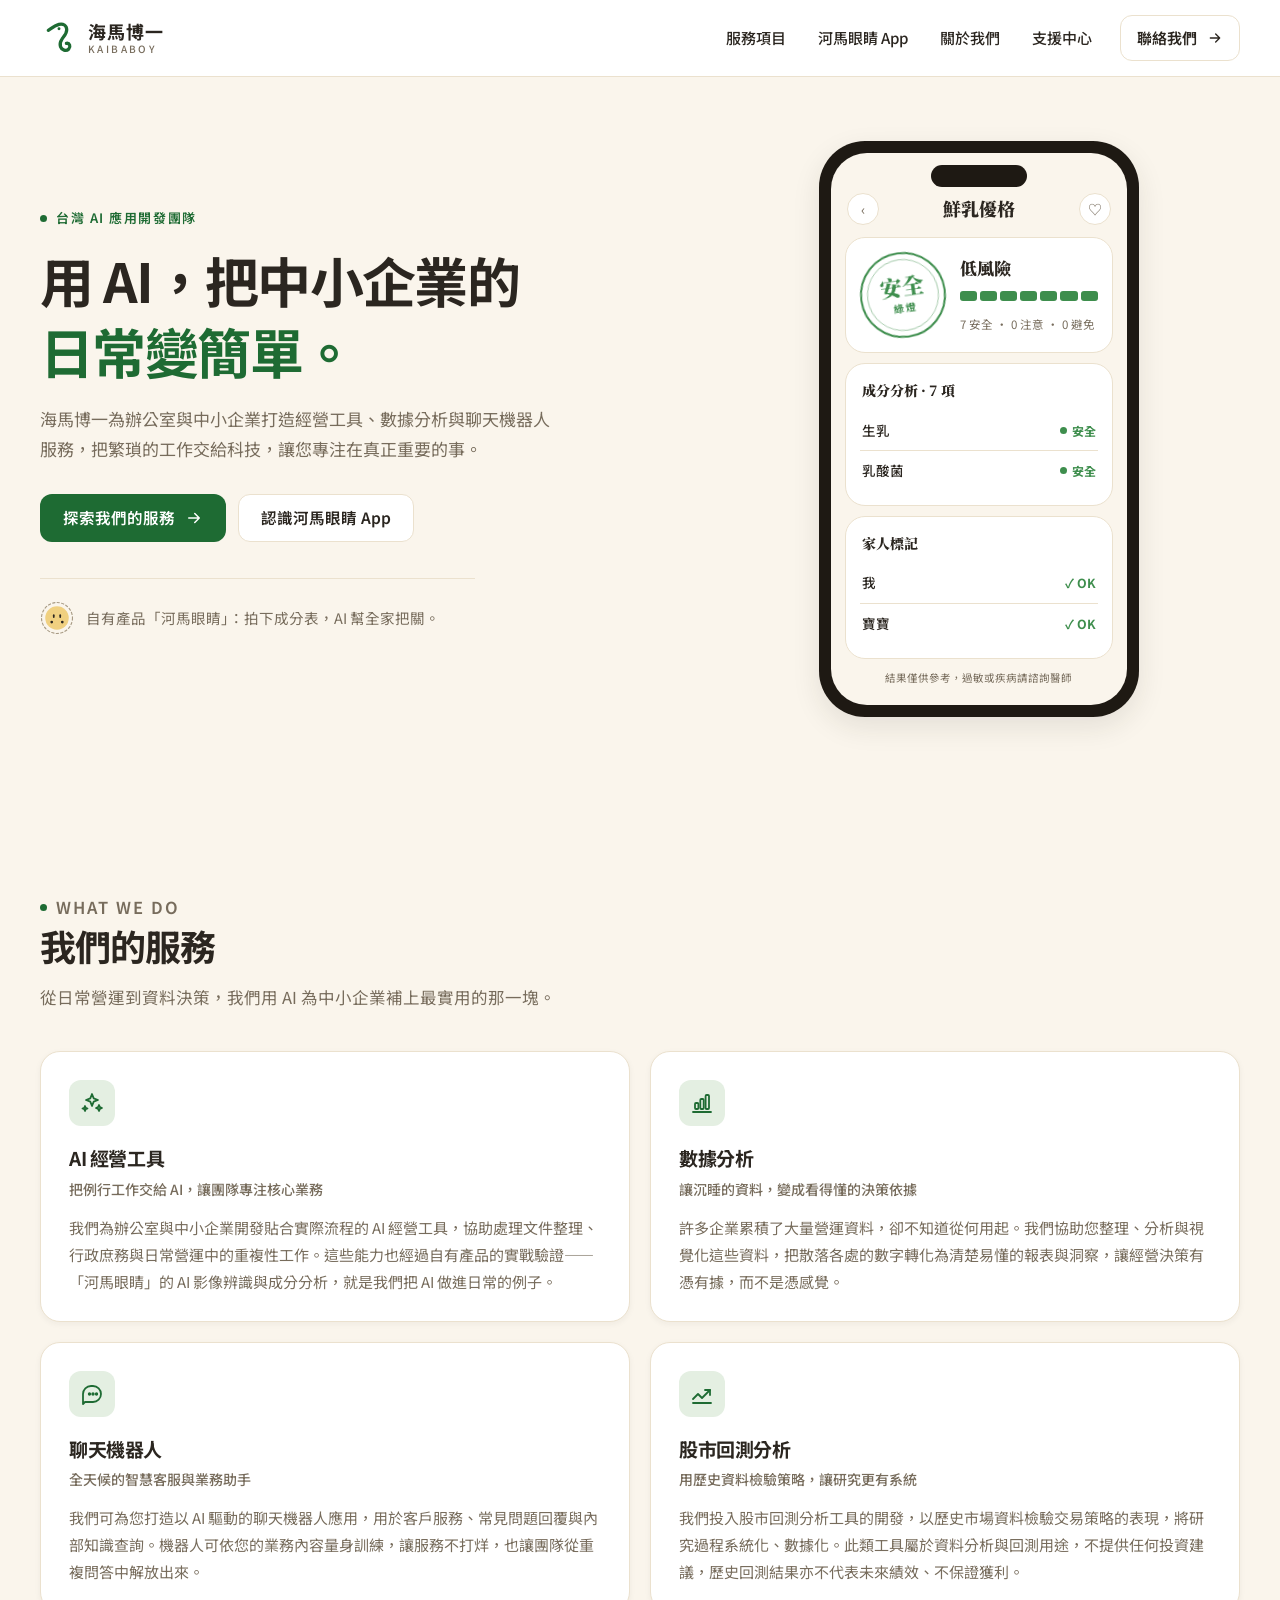
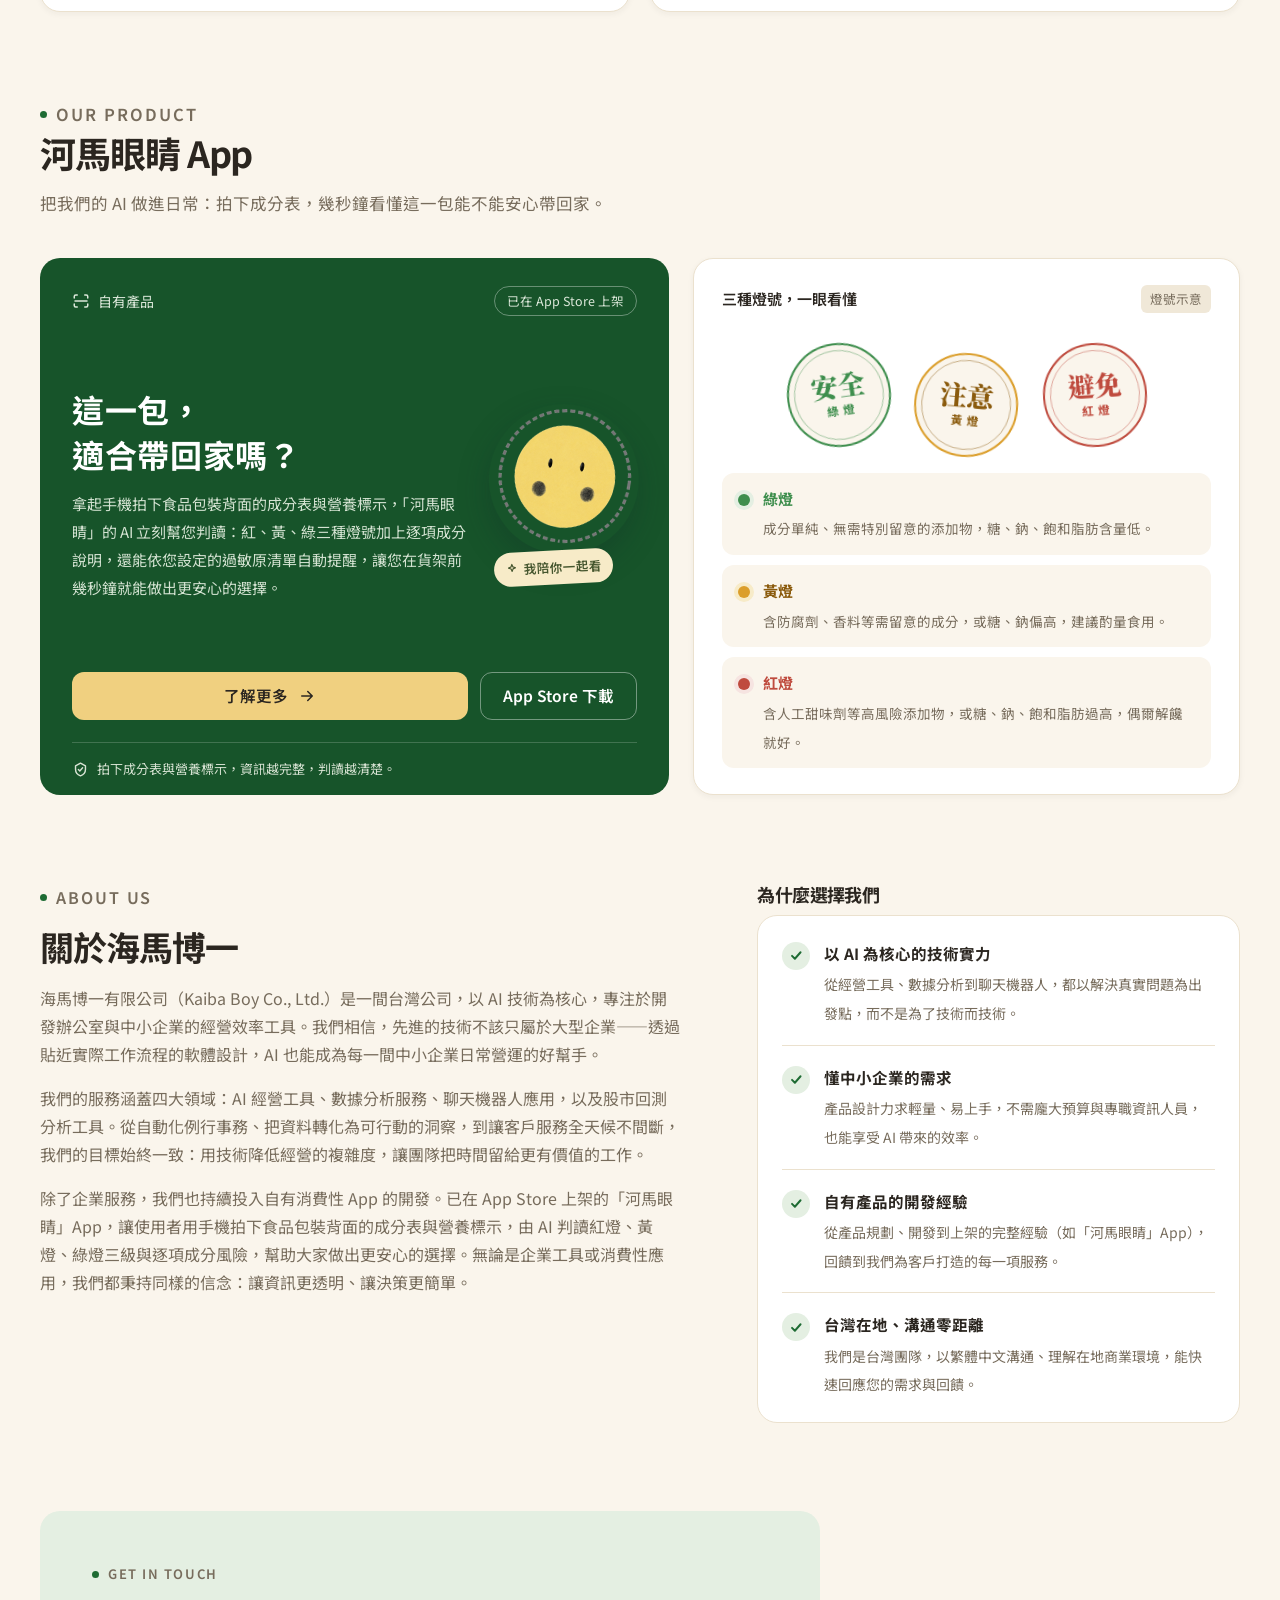
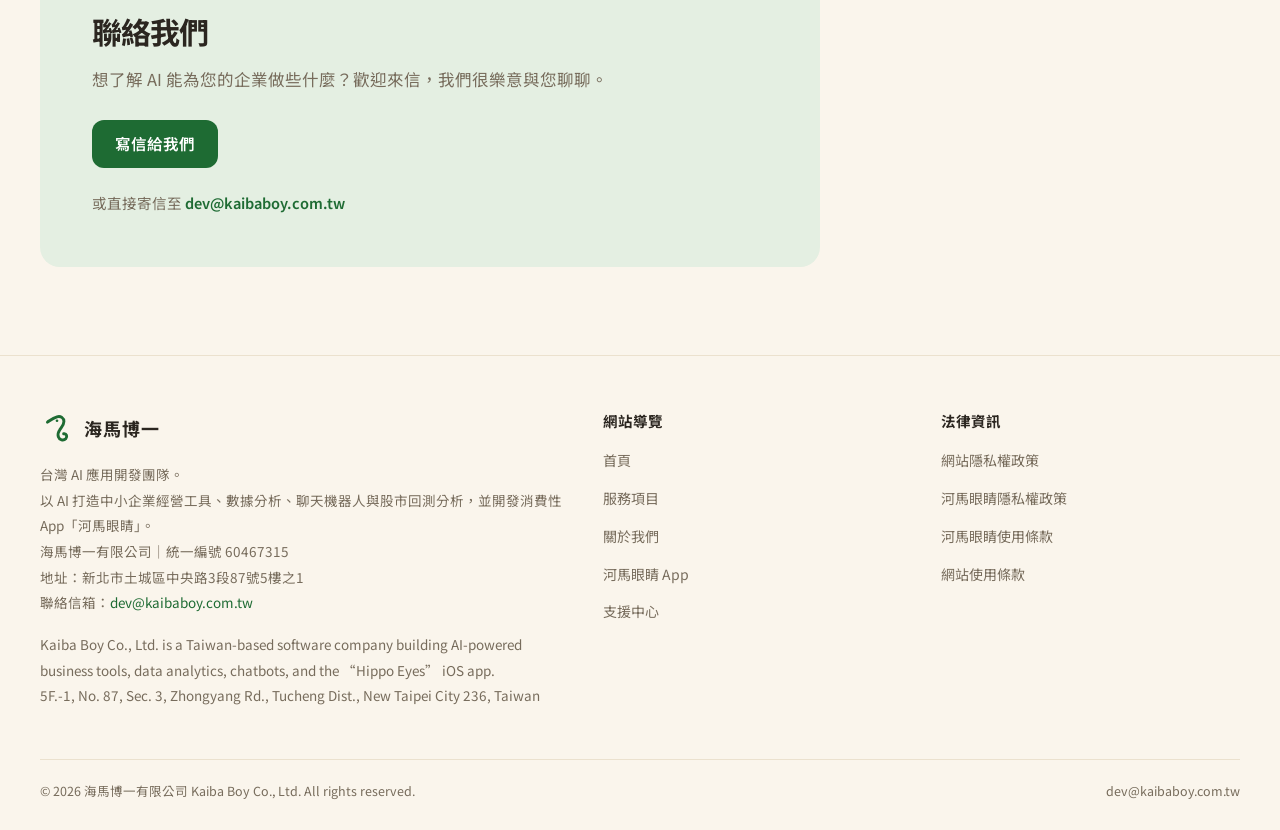
==== index.html @ 2ad394b8 "整站改沿用河馬眼睛 App 的 Warm Minimal 設計系統 取代 2026-07-19 的 Engineering Studio（冷灰＋鈷藍）： - 代幣改為 App DS 同值：暖奶油底 #" ====
<!DOCTYPE html>
<html lang="zh-Hant-TW">
<head>
  <meta charset="UTF-8">
  <meta name="viewport" content="width=device-width, initial-scale=1.0">
  <meta name="theme-color" content="#FAF5EC">
  <title>海馬博一 KaibaBoy｜AI 經營工具・數據分析・聊天機器人開發</title>
  <meta name="description" content="海馬博一是來自台灣的 AI 應用開發團隊，為辦公室與中小企業打造 AI 經營工具、數據分析、聊天機器人與股市回測分析服務，並開發食品健康判讀 App「河馬眼睛」。">
  <link rel="canonical" href="https://kaibaboy.com.tw/">
  <meta property="og:type" content="website">
  <meta property="og:title" content="海馬博一 KaibaBoy｜用 AI，把中小企業的日常變簡單">
  <meta property="og:description" content="AI 經營工具、數據分析、聊天機器人與股市回測分析。台灣 AI 應用開發團隊。">
  <meta property="og:url" content="https://kaibaboy.com.tw/">
  <meta property="og:locale" content="zh_TW">
  <meta property="og:image" content="https://kaibaboy.com.tw/assets/og-image.png">
  <link rel="icon" type="image/svg+xml" href="/assets/favicon.svg">
  <link rel="icon" type="image/png" sizes="32x32" href="/assets/favicon-32.png">
  <link rel="apple-touch-icon" href="/assets/apple-touch-icon.png">
  <link rel="preconnect" href="https://fonts.googleapis.com">
  <link rel="preconnect" href="https://fonts.gstatic.com" crossorigin>
  <link href="https://fonts.googleapis.com/css2?family=Noto+Sans+TC:wght@400;500;600;700&family=Noto+Serif+TC:wght@700;900&display=swap" rel="stylesheet">
  <link rel="stylesheet" href="/assets/css/style.css">
  <script type="application/ld+json">
  {
    "@context": "https://schema.org",
    "@type": "Organization",
    "name": "海馬博一",
    "legalName": "海馬博一有限公司",
    "alternateName": "Kaiba Boy Co., Ltd.",
    "taxID": "60467315",
    "url": "https://kaibaboy.com.tw/",
    "email": "dev@kaibaboy.com.tw",
    "logo": "https://kaibaboy.com.tw/assets/favicon.svg",
    "address": {
      "@type": "PostalAddress",
      "streetAddress": "土城區中央路3段87號5樓之1",
      "addressLocality": "新北市",
      "postalCode": "236",
      "addressCountry": "TW"
    },
    "description": "台灣 AI 應用開發公司，專注中小企業經營工具、數據分析、聊天機器人與股市回測分析，並開發消費性 App「河馬眼睛」。"
  }
  </script>
</head>
<body>

<header class="site-header">
  <div class="container">
    <a class="brand" href="/">
      <svg class="logo-mark" viewBox="0 0 64 64" xmlns="http://www.w3.org/2000/svg" aria-hidden="true"><g transform="translate(4 1)"><path d="M 10 18 C 16 14, 21 10, 28 8 C 35 6, 41 10, 41 17 C 41 24, 36 28, 33 33 C 30 37.5, 29 41, 30.5 45.5 C 32.5 51.5, 40 54, 44.5 49.5 C 48 45.5, 46 39, 40.5 40" fill="none" stroke="#1E6B33" stroke-width="5.5" stroke-linecap="round"/><circle cx="28" cy="15.5" r="2.5" fill="#1E6B33"/></g></svg>
      <span class="brand-text">海馬博一<span class="brand-en">KAIBABOY</span></span>
    </a>
    <button class="nav-toggle" aria-label="開啟選單" aria-expanded="false">
      <svg viewBox="0 0 24 24" fill="none" stroke="currentColor" stroke-width="2" stroke-linecap="round"><path d="M4 7h16M4 12h16M4 17h16"/></svg>
    </button>
    <nav class="site-nav" aria-label="主選單">
      <a href="/#services">服務項目</a>
      <a href="/hippo-eyes/">河馬眼睛 App</a>
      <a href="/#about">關於我們</a>
      <a href="/support/">支援中心</a>
      <a class="nav-cta" href="/#contact">聯絡我們<svg viewBox="0 0 24 24" fill="none" stroke="currentColor" stroke-width="2" stroke-linecap="round" stroke-linejoin="round" aria-hidden="true"><path d="M5 12h14M13 6l6 6-6 6"/></svg></a>
    </nav>
  </div>
</header>

<main>
  <!-- Hero -->
  <section class="hero">
    <div class="container">
      <div class="hero-grid">
        <div class="hero-copy">
          <span class="hero-eyebrow">台灣 AI 應用開發團隊</span>
          <h1>用 AI，把中小企業的<br><em>日常變簡單。</em></h1>
          <p class="hero-sub">海馬博一為辦公室與中小企業打造經營工具、數據分析與聊天機器人服務，把繁瑣的工作交給科技，讓您專注在真正重要的事。</p>
          <div class="hero-actions">
            <a class="btn btn-primary" href="#services">探索我們的服務<svg viewBox="0 0 24 24" fill="none" stroke="currentColor" stroke-width="2" stroke-linecap="round" stroke-linejoin="round" aria-hidden="true"><path d="M5 12h14M13 6l6 6-6 6"/></svg></a>
            <a class="btn btn-ghost" href="/hippo-eyes/">認識河馬眼睛 App</a>
          </div>
          <p class="hero-proof">
            <!-- 河馬標記幾何＝App BrandKit.swift 的 HippoMark（以 30pt 渲染值換算到 64 格）：眼是窄膠囊、鼻是圓點且比眼更外側偏下。改這裡前先對照 App。 -->
            <svg class="logo-hippo" viewBox="0 0 64 64" xmlns="http://www.w3.org/2000/svg" aria-hidden="true"><circle cx="32" cy="32" r="29.12" fill="none" stroke="#A89B85" stroke-width="2.13" stroke-dasharray="4.27 4.27" stroke-linecap="round"/><circle cx="32" cy="32" r="22.08" fill="#F0D080"/><rect x="24.32" y="25.07" width="3.2" height="6.83" rx="1.6" fill="#2B2620"/><rect x="36.48" y="25.07" width="3.2" height="6.83" rx="1.6" fill="#2B2620"/><circle cx="22.08" cy="39.68" r="2.56" fill="#2B2620"/><circle cx="41.92" cy="39.68" r="2.56" fill="#2B2620"/></svg>
            自有產品「河馬眼睛」：拍下成分表，AI 幫全家把關。
          </p>
        </div>
        <div class="phone-wrap">
          <div class="phone" role="img" aria-label="河馬眼睛 App 掃描結果頁示意：綠燈檢驗印章、逐項成分風險與家人標記">
            <div class="phone-screen">
              <div class="phone-notch"></div>
              <div class="mock-top">
                <span class="mock-circle" aria-hidden="true">‹</span>
                <span class="mock-title">鮮乳優格</span>
                <span class="mock-circle" aria-hidden="true">♡</span>
              </div>
              <div class="mock-card mock-verdict">
                <div class="stamp stamp-pop"><b>安全</b><span>綠燈</span></div>
                <div class="mock-verdict-info">
                  <strong>低風險</strong>
                  <div class="risk-band" aria-hidden="true"><i></i><i></i><i></i><i></i><i></i><i></i><i></i></div>
                  <span class="mock-stats">7 安全 · 0 注意 · 0 避免</span>
                </div>
              </div>
              <div class="mock-card">
                <div class="mock-section-title">成分分析 · 7 項</div>
                <div class="mock-row"><span class="mock-name">生乳</span><em class="chip safe">安全</em></div>
                <div class="mock-row"><span class="mock-name">乳酸菌</span><em class="chip safe">安全</em></div>
              </div>
              <div class="mock-card">
                <div class="mock-section-title">家人標記</div>
                <div class="mock-row"><span class="mock-name">我</span><span class="mock-ok">✓ OK</span></div>
                <div class="mock-row"><span class="mock-name">寶寶</span><span class="mock-ok">✓ OK</span></div>
              </div>
              <p class="mock-disclaimer">結果僅供參考，過敏或疾病請諮詢醫師</p>
            </div>
          </div>
        </div>
      </div>
    </div>
  </section>

  <!-- 服務項目 -->
  <section class="section" id="services">
    <div class="container">
      <div class="section-head">
        <p class="eyebrow">WHAT WE DO</p>
        <h2>我們的服務</h2>
        <p>從日常營運到資料決策，我們用 AI 為中小企業補上最實用的那一塊。</p>
      </div>
      <div class="card-grid">
        <div class="card">
          <div class="card-icon">
            <svg viewBox="0 0 24 24" fill="none" stroke="currentColor" stroke-width="1.8" stroke-linecap="round" stroke-linejoin="round" aria-hidden="true"><path d="M12 3l1.7 4.3L18 9l-4.3 1.7L12 15l-1.7-4.3L6 9l4.3-1.7L12 3z"/><path d="M19 14l.9 2.1L22 17l-2.1.9L19 20l-.9-2.1L16 17l2.1-.9L19 14z"/><path d="M5 15l.7 1.8L7.5 17.5l-1.8.7L5 20l-.7-1.8L2.5 17.5l1.8-.7L5 15z"/></svg>
          </div>
          <h3>AI 經營工具</h3>
          <div class="card-tagline">把例行工作交給 AI，讓團隊專注核心業務</div>
          <p>我們為辦公室與中小企業開發貼合實際流程的 AI 經營工具，協助處理文件整理、行政庶務與日常營運中的重複性工作。這些能力也經過自有產品的實戰驗證——「河馬眼睛」的 AI 影像辨識與成分分析，就是我們把 AI 做進日常的例子。</p>
        </div>
        <div class="card">
          <div class="card-icon">
            <svg viewBox="0 0 24 24" fill="none" stroke="currentColor" stroke-width="1.8" stroke-linecap="round" stroke-linejoin="round" aria-hidden="true"><path d="M3 21h18"/><rect x="5" y="12" width="3.4" height="6" rx="1"/><rect x="10.3" y="8" width="3.4" height="10" rx="1"/><rect x="15.6" y="4" width="3.4" height="14" rx="1"/></svg>
          </div>
          <h3>數據分析</h3>
          <div class="card-tagline">讓沉睡的資料，變成看得懂的決策依據</div>
          <p>許多企業累積了大量營運資料，卻不知道從何用起。我們協助您整理、分析與視覺化這些資料，把散落各處的數字轉化為清楚易懂的報表與洞察，讓經營決策有憑有據，而不是憑感覺。</p>
        </div>
        <div class="card">
          <div class="card-icon">
            <svg viewBox="0 0 24 24" fill="none" stroke="currentColor" stroke-width="1.8" stroke-linecap="round" stroke-linejoin="round" aria-hidden="true"><path d="M21 12a8 8 0 0 1-8 8H5l-2 2V12a8 8 0 0 1 8-8h2a8 8 0 0 1 8 8z"/><circle cx="9.5" cy="12" r="0.8" fill="currentColor"/><circle cx="13" cy="12" r="0.8" fill="currentColor"/><circle cx="16.5" cy="12" r="0.8" fill="currentColor"/></svg>
          </div>
          <h3>聊天機器人</h3>
          <div class="card-tagline">全天候的智慧客服與業務助手</div>
          <p>我們可為您打造以 AI 驅動的聊天機器人應用，用於客戶服務、常見問題回覆與內部知識查詢。機器人可依您的業務內容量身訓練，讓服務不打烊，也讓團隊從重複問答中解放出來。</p>
        </div>
        <div class="card">
          <div class="card-icon">
            <svg viewBox="0 0 24 24" fill="none" stroke="currentColor" stroke-width="1.8" stroke-linecap="round" stroke-linejoin="round" aria-hidden="true"><path d="M3 17l5-5 4 4 8-8"/><path d="M15 8h5v5"/><path d="M3 21h18"/></svg>
          </div>
          <h3>股市回測分析</h3>
          <div class="card-tagline">用歷史資料檢驗策略，讓研究更有系統</div>
          <p>我們投入股市回測分析工具的開發，以歷史市場資料檢驗交易策略的表現，將研究過程系統化、數據化。此類工具屬於資料分析與回測用途，不提供任何投資建議，歷史回測結果亦不代表未來績效、不保證獲利。</p>
        </div>
      </div>
    </div>
  </section>

  <!-- 河馬眼睛 -->
  <section class="section section-alt" id="hippo">
    <div class="container">
      <div class="section-head">
        <p class="eyebrow">OUR PRODUCT</p>
        <h2>河馬眼睛 App</h2>
        <p>把我們的 AI 做進日常：拍下成分表，幾秒鐘看懂這一包能不能安心帶回家。</p>
      </div>
      <div class="app-feature">
        <div class="app-card">
          <div class="app-card-top">
            <span><svg viewBox="0 0 24 24" fill="none" stroke="currentColor" stroke-width="2" stroke-linecap="round" stroke-linejoin="round" aria-hidden="true"><path d="M3 8V6a2 2 0 0 1 2-2h2M17 4h2a2 2 0 0 1 2 2v2M21 16v2a2 2 0 0 1-2 2h-2M7 20H5a2 2 0 0 1-2-2v-2"/><path d="M4 12h16"/></svg> 自有產品</span>
            <span class="outline-pill">已在 App Store 上架</span>
          </div>
          <div class="app-card-body">
            <div>
              <h2>這一包，<br>適合帶回家嗎？</h2>
              <p class="app-desc">拿起手機拍下食品包裝背面的成分表與營養標示，「河馬眼睛」的 AI 立刻幫您判讀：紅、黃、綠三種燈號加上逐項成分說明，還能依您設定的過敏原清單自動提醒，讓您在貨架前幾秒鐘就能做出更安心的選擇。</p>
            </div>
            <div class="mascot">
              <img src="/assets/hippo-mascot.png" alt="陪你看成分的黃色河馬" width="150" height="150" loading="lazy">
              <span><svg viewBox="0 0 24 24" fill="none" stroke="currentColor" stroke-width="2" stroke-linecap="round" stroke-linejoin="round" aria-hidden="true"><path d="M12 3l1.7 4.3L18 9l-4.3 1.7L12 15l-1.7-4.3L6 9l4.3-1.7L12 3z"/></svg> 我陪你一起看</span>
            </div>
          </div>
          <div class="app-card-actions">
            <a class="btn btn-honey" href="/hippo-eyes/">了解更多<svg viewBox="0 0 24 24" fill="none" stroke="currentColor" stroke-width="2" stroke-linecap="round" stroke-linejoin="round" aria-hidden="true"><path d="M5 12h14M13 6l6 6-6 6"/></svg></a>
            <a class="btn btn-outline-light" href="https://apps.apple.com/app/apple-store/id6789447915?pt=129139566&ct=site-home&mt=8" target="_blank" rel="noopener">App Store 下載</a>
          </div>
          <div class="app-card-foot">
            <svg viewBox="0 0 24 24" fill="none" stroke="currentColor" stroke-width="2" stroke-linecap="round" stroke-linejoin="round" aria-hidden="true"><path d="M12 3l7 4v5c0 4.5-3 7.5-7 9-4-1.5-7-4.5-7-9V7l7-4z"/><path d="M9 12l2 2 4-4.5"/></svg>
            <span>拍下成分表與營養標示，資訊越完整，判讀越清楚。</span>
          </div>
        </div>
        <div class="app-result">
          <div class="app-result-head"><span>三種燈號，一眼看懂</span><span class="demo-label">燈號示意</span></div>
          <div class="stamp-trio" role="img" aria-label="河馬眼睛的三種檢驗印章：綠燈安全、黃燈注意、紅燈避免">
            <div class="stamp stamp-pop"><b>安全</b><span>綠燈</span></div>
            <div class="stamp caution stamp-pop"><b>注意</b><span>黃燈</span></div>
            <div class="stamp alert stamp-pop"><b>避免</b><span>紅燈</span></div>
          </div>
          <div class="traffic-pills">
            <div class="traffic-pill green">
              <span class="dot" aria-hidden="true"></span>
              <div><strong>綠燈</strong><span>成分單純、無需特別留意的添加物，糖、鈉、飽和脂肪含量低。</span></div>
            </div>
            <div class="traffic-pill yellow">
              <span class="dot" aria-hidden="true"></span>
              <div><strong>黃燈</strong><span>含防腐劑、香料等需留意的成分，或糖、鈉偏高，建議酌量食用。</span></div>
            </div>
            <div class="traffic-pill red">
              <span class="dot" aria-hidden="true"></span>
              <div><strong>紅燈</strong><span>含人工甜味劑等高風險添加物，或糖、鈉、飽和脂肪過高，偶爾解饞就好。</span></div>
            </div>
          </div>
        </div>
      </div>
    </div>
  </section>

  <!-- 關於我們 -->
  <section class="section" id="about">
    <div class="container">
      <div class="about-grid">
        <div class="about-body">
          <p class="eyebrow">ABOUT US</p>
          <h2>關於海馬博一</h2>
          <p>海馬博一有限公司（Kaiba Boy Co., Ltd.）是一間台灣公司，以 AI 技術為核心，專注於開發辦公室與中小企業的經營效率工具。我們相信，先進的技術不該只屬於大型企業——透過貼近實際工作流程的軟體設計，AI 也能成為每一間中小企業日常營運的好幫手。</p>
          <p>我們的服務涵蓋四大領域：AI 經營工具、數據分析服務、聊天機器人應用，以及股市回測分析工具。從自動化例行事務、把資料轉化為可行動的洞察，到讓客戶服務全天候不間斷，我們的目標始終一致：用技術降低經營的複雜度，讓團隊把時間留給更有價值的工作。</p>
          <p>除了企業服務，我們也持續投入自有消費性 App 的開發。已在 App Store 上架的「河馬眼睛」App，讓使用者用手機拍下食品包裝背面的成分表與營養標示，由 AI 判讀紅燈、黃燈、綠燈三級與逐項成分風險，幫助大家做出更安心的選擇。無論是企業工具或消費性應用，我們都秉持同樣的信念：讓資訊更透明、讓決策更簡單。</p>
        </div>
        <div class="about-aside">
          <h3>為什麼選擇我們</h3>
          <ul class="why-list">
            <li>
              <span class="check"><svg viewBox="0 0 16 16" fill="none" stroke="currentColor" stroke-width="2.4" stroke-linecap="round" stroke-linejoin="round" aria-hidden="true"><path d="M2.5 8.5l3.5 3.5 7-8"/></svg></span>
              <div><strong>以 AI 為核心的技術實力</strong><span>從經營工具、數據分析到聊天機器人，都以解決真實問題為出發點，而不是為了技術而技術。</span></div>
            </li>
            <li>
              <span class="check"><svg viewBox="0 0 16 16" fill="none" stroke="currentColor" stroke-width="2.4" stroke-linecap="round" stroke-linejoin="round" aria-hidden="true"><path d="M2.5 8.5l3.5 3.5 7-8"/></svg></span>
              <div><strong>懂中小企業的需求</strong><span>產品設計力求輕量、易上手，不需龐大預算與專職資訊人員，也能享受 AI 帶來的效率。</span></div>
            </li>
            <li>
              <span class="check"><svg viewBox="0 0 16 16" fill="none" stroke="currentColor" stroke-width="2.4" stroke-linecap="round" stroke-linejoin="round" aria-hidden="true"><path d="M2.5 8.5l3.5 3.5 7-8"/></svg></span>
              <div><strong>自有產品的開發經驗</strong><span>從產品規劃、開發到上架的完整經驗（如「河馬眼睛」App），回饋到我們為客戶打造的每一項服務。</span></div>
            </li>
            <li>
              <span class="check"><svg viewBox="0 0 16 16" fill="none" stroke="currentColor" stroke-width="2.4" stroke-linecap="round" stroke-linejoin="round" aria-hidden="true"><path d="M2.5 8.5l3.5 3.5 7-8"/></svg></span>
              <div><strong>台灣在地、溝通零距離</strong><span>我們是台灣團隊，以繁體中文溝通、理解在地商業環境，能快速回應您的需求與回饋。</span></div>
            </li>
          </ul>
        </div>
      </div>
    </div>
  </section>

  <!-- 聯絡我們 -->
  <section class="section section-alt" id="contact">
    <div class="container">
      <div class="contact-box">
        <p class="eyebrow">GET IN TOUCH</p>
        <h2>聯絡我們</h2>
        <p>想了解 AI 能為您的企業做些什麼？歡迎來信，我們很樂意與您聊聊。</p>
        <a class="btn btn-primary" href="mailto:dev@kaibaboy.com.tw">寫信給我們</a>
        <p class="email-line">或直接寄信至 <a href="mailto:dev@kaibaboy.com.tw">dev@kaibaboy.com.tw</a></p>
      </div>
    </div>
  </section>
</main>

<footer class="site-footer">
  <div class="container">
    <div class="footer-grid">
      <div>
        <div class="footer-brand">
          <svg class="logo-mark" viewBox="0 0 64 64" xmlns="http://www.w3.org/2000/svg" aria-hidden="true"><g transform="translate(4 1)"><path d="M 10 18 C 16 14, 21 10, 28 8 C 35 6, 41 10, 41 17 C 41 24, 36 28, 33 33 C 30 37.5, 29 41, 30.5 45.5 C 32.5 51.5, 40 54, 44.5 49.5 C 48 45.5, 46 39, 40.5 40" fill="none" stroke="#1E6B33" stroke-width="5.5" stroke-linecap="round"/><circle cx="28" cy="15.5" r="2.5" fill="#1E6B33"/></g></svg>
          海馬博一
        </div>
        <p class="footer-note">台灣 AI 應用開發團隊。<br>以 AI 打造中小企業經營工具、數據分析、聊天機器人與股市回測分析，並開發消費性 App「河馬眼睛」。<br>海馬博一有限公司｜統一編號 60467315<br>地址：新北市土城區中央路3段87號5樓之1<br>聯絡信箱：<a href="mailto:dev@kaibaboy.com.tw">dev@kaibaboy.com.tw</a></p>
        <p class="footer-note" lang="en">Kaiba Boy Co., Ltd. is a Taiwan-based software company building AI-powered business tools, data analytics, chatbots, and the “Hippo Eyes” iOS app.<br>5F.-1, No. 87, Sec. 3, Zhongyang Rd., Tucheng Dist., New Taipei City 236, Taiwan</p>
      </div>
      <div>
        <h4>網站導覽</h4>
        <ul>
          <li><a href="/">首頁</a></li>
          <li><a href="/#services">服務項目</a></li>
          <li><a href="/#about">關於我們</a></li>
          <li><a href="/hippo-eyes/">河馬眼睛 App</a></li>
          <li><a href="/support/">支援中心</a></li>
        </ul>
      </div>
      <div>
        <h4>法律資訊</h4>
        <ul>
          <li><a href="/privacy/">網站隱私權政策</a></li>
          <li><a href="/hippo-eyes/privacy/">河馬眼睛隱私權政策</a></li>
          <li><a href="/hippo-eyes/terms/">河馬眼睛使用條款</a></li>
          <li><a href="/terms/">網站使用條款</a></li>
        </ul>
      </div>
    </div>
    <div class="footer-bottom">
      <span>© <span data-year>2026</span> 海馬博一有限公司 Kaiba Boy Co., Ltd. All rights reserved.</span>
      <span><a href="mailto:dev@kaibaboy.com.tw">dev@kaibaboy.com.tw</a></span>
    </div>
  </div>
</footer>

<script src="/assets/js/main.js"></script>
</body>
</html>
---- assets/css/style.css ----
/* ==========================================================================
   海馬博一 kaibaboy.com.tw — 與「河馬眼睛」App 同一套 Warm Minimal 設計系統
   2026-09-15：整站改沿用 App 的 DS 代幣（iOS BrandKit.swift `DS` ／ web index.css 同值）
   與 App 網頁版 landing（hippo-web.css）的版面語彙：白色頂欄、綠點 eyebrow、
   深綠主卡＋蜂蜜黃 CTA、白卡＋暖沙線框、襯線數字步驟、河馬吉祥物貼紙。
   - 底色暖奶油 #FAF5EC、唯一強調色品牌綠 #1E6B33、第二色蜂蜜黃 #F0D080（只用於獎勵／吉祥物／親子）
   - 圓角階 12 / 20 / 28（＝iOS rS / rM / rL）、8pt 網格、陰影一律暖墨基準
   - 燈號語意色（safe / caution / alert）與 App 同值；黃燈「文字」一律深琥珀 #8A5A0C 保對比
   ========================================================================== */

:root {
  /* 底色與文字（DS.bg / surface / border / ink / inkSoft） */
  --bg: #FAF5EC;
  --surface: #FFFFFF;
  --border: #EBE1CE;
  --ink: #2B2620;
  --ink-soft: #776C5C;

  /* 唯一強調色：品牌綠（DS.accent / accentSoft；deep＝web --primary-dark） */
  --accent: #1E6B33;
  --accent-deep: #17542A;
  --accent-soft: #E4EFE2;
  --accent-line: #B7CEB9;

  /* 第二色：蜂蜜黃（DS.honey / honeySoft / honeyText） */
  --honey: #F0D080;
  --honey-soft: #F7EBC8;
  --honey-text: #8A6212;
  --honey-hover: #F5DB96;

  /* 中性磁貼底（DS.neutralSoft） */
  --neutral-soft: #F0E8D8;

  /* 燈號語意色（DS.safe / caution / cautionText / alert） */
  --safe: #3E8E4D;
  --caution: #DB9E2B;
  --caution-text: #8A5A0C;
  --alert: #BF4B3E;
  --alert-soft: #F6E4E1;

  /* 吉祥物專用：虛線環暖灰（DS.markRing）、眼鼻固定暖墨（DS.markInk） */
  --mark-ring: #A89B85;
  --mark-ink: #2B2620;

  /* 深色殼（手機示意圖外框＝iOS 深色 bg） */
  --shell-dark: #1E1913;

  /* 字體：內文 Noto Sans TC；襯線只給展示數字、印章與 App 圖像（與 App 的 Noto Serif TC 同款） */
  --font-body: "Noto Sans TC", -apple-system, BlinkMacSystemFont, "PingFang TC", "Segoe UI", sans-serif;
  --font-serif: "Noto Serif TC", ui-serif, Georgia, serif;

  /* 圓角階 */
  --r-s: 12px;
  --r-m: 20px;
  --r-l: 28px;

  /* 陰影（暖墨基準，無純黑） */
  --shadow-card: 0 2px 6px rgba(43, 38, 32, 0.05);
  --shadow-floating: 0 4px 12px rgba(43, 38, 32, 0.08);
  --shadow-lift: 0 10px 28px rgba(43, 38, 32, 0.10);
}

/* ---------- Reset ---------- */
*, *::before, *::after { box-sizing: border-box; }
html { scroll-behavior: smooth; scroll-padding-top: 88px; }
body {
  margin: 0;
  font-family: var(--font-body);
  font-size: 16.5px;
  line-height: 1.75;
  color: var(--ink);
  background: var(--bg);
  -webkit-font-smoothing: antialiased;
  text-rendering: optimizeLegibility;
}
h1, h2, h3, h4 {
  font-family: var(--font-body);
  line-height: 1.3;
  margin: 0 0 14px;
  color: var(--ink);
  font-weight: 700;
  letter-spacing: -0.03em;
  text-wrap: balance;
}
p { margin: 0 0 16px; }
a { color: var(--accent); text-decoration: none; transition: color 0.2s ease, background 0.2s ease, transform 0.2s ease; }
a:hover { text-decoration: underline; text-underline-offset: 3px; }
img, svg { max-width: 100%; }
ul, ol { padding-left: 1.4em; }

.container {
  width: min(1200px, calc(100% - 48px));
  margin: 0 auto;
}
.visually-hidden {
  position: absolute; width: 1px; height: 1px;
  clip: rect(0 0 0 0); overflow: hidden; white-space: nowrap;
}

/* ---------- Header（白色頂欄，同 App 網頁版） ---------- */
.site-header {
  position: sticky; top: 0; z-index: 50;
  background: var(--surface);
  border-bottom: 1px solid var(--border);
}
.site-header .container {
  display: flex; align-items: center; justify-content: space-between;
  min-height: 76px; gap: 16px;
}
.brand {
  display: flex; align-items: center; gap: 10px;
  font-weight: 700; font-size: 18px; letter-spacing: 0.06em;
  color: var(--ink); white-space: nowrap;
}
.brand:hover { text-decoration: none; }
.brand .logo-mark { width: 38px; height: 38px; flex: none; }
.brand .brand-en {
  display: block;
  font-size: 10px; font-weight: 500;
  letter-spacing: 0.24em; line-height: 1.2; color: var(--ink-soft);
}
.brand .brand-text { line-height: 1.2; }

.site-nav { display: flex; align-items: center; gap: 4px; }
.site-nav a {
  padding: 8px 14px;
  border-radius: var(--r-s);
  font-size: 15px; font-weight: 500;
  color: var(--ink);
}
.site-nav a:hover { color: var(--accent); text-decoration: none; background: var(--accent-soft); }
.site-nav a.nav-cta {
  display: inline-flex; align-items: center; gap: 10px;
  margin-left: 10px; padding: 9px 16px;
  border: 1px solid var(--border);
  background: var(--surface);
  color: var(--ink); font-weight: 600;
}
.site-nav a.nav-cta:hover { border-color: var(--accent-line); background: var(--accent-soft); color: var(--accent); }
.site-nav a.nav-cta svg { width: 16px; height: 16px; }

.nav-toggle {
  display: none;
  border: 1px solid var(--border); background: var(--surface);
  border-radius: var(--r-s); padding: 8px; cursor: pointer; color: var(--ink);
}
.nav-toggle svg { width: 22px; height: 22px; display: block; }

@media (max-width: 860px) {
  .nav-toggle { display: block; }
  .site-nav {
    display: none;
    position: absolute; top: 100%; left: 0; right: 0;
    flex-direction: column; align-items: stretch; gap: 4px;
    background: var(--surface);
    border-bottom: 1px solid var(--border);
    padding: 12px 24px 18px;
  }
  .site-nav.open { display: flex; }
  .site-nav a.nav-cta { margin-left: 0; justify-content: center; }
}

/* ---------- Eyebrow（綠點＋小標，同 App landing） ---------- */
.eyebrow, .hero-eyebrow {
  display: flex; align-items: center; gap: 9px;
  font-size: 13px; font-weight: 600; letter-spacing: 0.12em;
  color: var(--accent);
  margin: 0 0 14px;
}
.eyebrow::before, .hero-eyebrow::before {
  content: ""; width: 7px; height: 7px; border-radius: 50%;
  background: var(--accent); flex: none;
}

/* ---------- Hero（左文右機） ---------- */
.hero { padding: 64px 0 88px; }
.hero-grid {
  display: grid;
  grid-template-columns: minmax(0, 1.08fr) minmax(0, 0.92fr);
  align-items: center;
  gap: clamp(32px, 5vw, 76px);
}
.hero h1 {
  font-size: clamp(34px, 4.6vw, 54px);
  line-height: 1.32;
  margin-bottom: 18px;
}
.hero h1 em { font-style: normal; color: var(--accent); }
.hero .hero-sub {
  font-size: 17px; color: var(--ink-soft);
  max-width: 30em; margin-bottom: 30px;
}
.hero-actions { display: flex; gap: 12px; flex-wrap: wrap; }
.hero-proof {
  margin-top: 36px;
  display: flex; align-items: center; gap: 12px;
  font-size: 14.5px; color: var(--ink-soft);
  border-top: 1px solid var(--border);
  padding-top: 22px;
  max-width: 30em;
}
.hero-proof .logo-hippo { width: 34px; height: 34px; flex: none; }

.hero-bubbles, .hero-wave { display: none; }

/* ---------- 按鈕（圓角 12，與 App 按鈕同階） ---------- */
.btn {
  display: inline-flex; align-items: center; justify-content: center; gap: 10px;
  padding: 12px 22px;
  border-radius: var(--r-s);
  border: 1px solid transparent;
  font-family: var(--font-body);
  font-size: 15.5px; font-weight: 600;
  line-height: 1.4;
  cursor: pointer;
  transition: transform 0.18s cubic-bezier(0.16, 1, 0.3, 1), box-shadow 0.18s ease, background 0.18s ease, border-color 0.18s ease, color 0.18s ease;
}
.btn svg { width: 18px; height: 18px; flex: none; }
.btn:hover { text-decoration: none; transform: translateY(-2px); }
.btn:active { transform: translateY(0) scale(0.98); }
.btn-primary, .btn-solid { background: var(--accent); color: #fff; }
.btn-primary:hover, .btn-solid:hover { background: var(--accent-deep); color: #fff; box-shadow: var(--shadow-floating); }
.btn-ghost { border-color: var(--border); color: var(--ink); background: var(--surface); }
.btn-ghost:hover { border-color: var(--accent-line); color: var(--accent); background: var(--accent-soft); }
.btn-outline { border-color: var(--accent-line); color: var(--accent); background: transparent; }
.btn-outline:hover { background: var(--accent-soft); border-color: var(--accent); }
/* 蜂蜜黃：只給「App 本身」的主要行動（與 App 掃描鈕同色） */
.btn-honey { background: var(--honey); color: var(--ink); }
.btn-honey:hover { background: var(--honey-hover); color: var(--ink); box-shadow: 0 8px 20px rgba(23, 84, 42, 0.25); }
/* 深綠卡片上的次要鈕 */
.btn-outline-light { border-color: rgba(255, 255, 255, 0.4); color: #fff; background: transparent; }
.btn-outline-light:hover { border-color: rgba(255, 255, 255, 0.85); background: rgba(255, 255, 255, 0.1); color: #fff; }

/* ---------- 區段 ---------- */
.section { padding: 88px 0; }
.section-alt { background: var(--bg); }
.section + .section { padding-top: 0; }
.section-head { max-width: 720px; margin: 0 0 40px; text-align: left; }
.section-head h2 { font-size: clamp(26px, 3.2vw, 36px); }
.section-head p { color: var(--ink-soft); font-size: 16.5px; margin-bottom: 0; max-width: 40em; }

/* ---------- 白卡（服務卡／功能卡／方案卡：白底＋暖沙線框，同 App 入口卡） ---------- */
.card-grid {
  display: grid;
  grid-template-columns: repeat(2, minmax(0, 1fr));
  gap: 20px;
}
.card {
  background: var(--surface);
  border: 1px solid var(--border);
  border-radius: var(--r-m);
  padding: 28px 28px 26px;
  box-shadow: var(--shadow-card);
  transition: transform 0.2s cubic-bezier(0.16, 1, 0.3, 1), box-shadow 0.2s ease, border-color 0.2s ease;
}
.card:hover { transform: translateY(-4px); box-shadow: var(--shadow-lift); border-color: var(--accent-line); }
.card-icon {
  width: 46px; height: 46px;
  border-radius: var(--r-s);
  background: var(--accent-soft);
  color: var(--accent);
  display: flex; align-items: center; justify-content: center;
  margin-bottom: 20px;
}
.card-icon svg { width: 24px; height: 24px; }
/* 圖示配色分工（同 App）：綠＝幫你查、金＝陪你懂與獎勵、紅＝你本人、要你留心 */
.card-icon.tile-gold { background: var(--honey-soft); color: var(--honey-text); }
.card-icon.tile-alert { background: var(--alert-soft); color: var(--alert); }
.card h3 { font-size: 19px; margin-bottom: 6px; letter-spacing: -0.02em; }
.card-tagline {
  font-size: 14px; font-weight: 500; color: var(--ink-soft);
  margin-bottom: 12px;
}
.card p { font-size: 15px; color: var(--ink-soft); margin-bottom: 0; line-height: 1.8; }
.card p a { font-weight: 600; }

/* ---------- 河馬眼睛區（首頁）：深綠主卡＋白色燈號卡，同 App landing 的 workspace ---------- */
.app-feature {
  display: grid;
  grid-template-columns: minmax(0, 1.15fr) minmax(0, 1fr);
  gap: 24px;
  align-items: stretch;
}
.app-card {
  background: var(--accent-deep);
  color: #fff;
  border-radius: var(--r-m);
  padding: 28px 32px 0;
  overflow: hidden;
  display: flex; flex-direction: column;
}
.app-card-top {
  display: flex; justify-content: space-between; align-items: center; gap: 10px;
  font-size: 14px; color: #DCE8DA;
}
.app-card-top > span:first-child { display: flex; align-items: center; gap: 8px; }
.app-card-top svg { width: 18px; height: 18px; }
.outline-pill {
  border: 1px solid rgba(255, 255, 255, 0.35);
  border-radius: 999px;
  padding: 3px 12px;
  font-size: 12.5px; white-space: nowrap;
}
.app-card-body {
  display: flex; align-items: center; justify-content: space-between; gap: 16px;
  padding: 26px 0 8px;
  flex: 1;
}
.app-card h2 {
  color: #fff;
  font-size: clamp(26px, 2.6vw, 32px);
  line-height: 1.4; letter-spacing: 0.02em;
  margin-bottom: 14px;
}
.app-card .app-desc { color: #D4E3D2; font-size: 15px; line-height: 1.85; margin-bottom: 0; }
.app-card .app-desc strong { color: #fff; }
.mascot {
  width: 150px; flex: none;
  position: relative;
  transform: rotate(7deg);
  text-align: center;
}
.mascot img {
  width: 150px; height: 150px; object-fit: cover;
  border-radius: 50%;
  box-shadow: 0 12px 30px rgba(16, 46, 40, 0.3);
  display: block;
}
.mascot span {
  display: inline-flex; align-items: center; gap: 5px;
  position: relative; margin-top: -12px;
  background: var(--honey-soft); color: #45562E;
  border-radius: 999px;
  padding: 6px 11px;
  font-size: 12.5px; font-weight: 600;
  transform: rotate(-10deg);
  white-space: nowrap;
}
.mascot span svg { width: 14px; height: 14px; }
.app-card-actions { display: flex; gap: 12px; flex-wrap: wrap; margin-top: 18px; }
.app-card-actions .btn-honey { flex: 1 1 200px; }
.app-card-foot {
  border-top: 1px solid rgba(255, 255, 255, 0.18);
  margin-top: 22px; padding: 15px 0;
  display: flex; gap: 8px; align-items: center;
  color: #D7E3D3; font-size: 13px;
}
.app-card-foot svg { width: 17px; height: 17px; flex: none; }

.app-result {
  background: var(--surface);
  border: 1px solid var(--border);
  border-radius: var(--r-m);
  padding: 26px 28px;
  box-shadow: var(--shadow-card);
  display: flex; flex-direction: column;
}
.app-result-head {
  display: flex; justify-content: space-between; align-items: center; gap: 10px;
  font-size: 15px; font-weight: 600;
  margin-bottom: 22px;
}
.demo-label {
  background: var(--neutral-soft);
  border-radius: 6px;
  padding: 3px 9px;
  font-size: 12.5px; font-weight: 400; color: var(--ink-soft);
}

/* ---------- 河馬眼睛介紹（產品頁） ---------- */
.app-highlight {
  display: grid;
  grid-template-columns: minmax(0, 1.05fr) minmax(0, 0.95fr);
  gap: clamp(32px, 5vw, 76px);
  align-items: center;
}
.badge-dev, .badge-live {
  display: inline-flex; align-items: center; gap: 8px;
  background: var(--accent-soft);
  color: var(--accent);
  font-size: 13px; font-weight: 600; letter-spacing: 0.04em;
  border-radius: 999px;
  padding: 6px 14px 6px 12px;
  margin-bottom: 18px;
}
.badge-dev::before, .badge-live::before {
  content: ""; width: 7px; height: 7px; border-radius: 50%; background: var(--accent);
}
.badge-dev { background: var(--honey-soft); color: var(--honey-text); }
.badge-dev::before { background: var(--honey-text); }
.app-highlight h2 { font-size: clamp(26px, 3.2vw, 34px); }
.app-desc { color: var(--ink-soft); font-size: 16.5px; }
.app-desc strong { color: var(--ink); }

/* 三燈號印章（App 產品圖像：襯線字＋斜放，同 App 判定印章） */
.stamp-trio { display: flex; gap: clamp(12px, 2vw, 24px); justify-content: center; padding: 8px 0 18px; }
.stamp {
  position: relative;
  width: 104px; height: 104px;
  border-radius: 50%;
  border: 2.5px solid var(--safe);
  color: var(--safe);
  display: flex; flex-direction: column;
  align-items: center; justify-content: center;
  gap: 1px;
  transform: rotate(-8deg);
  background: var(--bg);
  flex: none;
}
.stamp::before {
  content: "";
  position: absolute; inset: 5px;
  border-radius: 50%;
  border: 1px solid currentColor;
  opacity: 0.45;
}
.stamp b {
  font-family: var(--font-serif);
  font-weight: 900; font-size: 27px; line-height: 1.1;
}
.stamp span { font-size: 11.5px; font-weight: 700; letter-spacing: 0.28em; text-indent: 0.28em; }
.stamp.caution { border-color: var(--caution); color: var(--caution-text); }
.stamp.alert { border-color: var(--alert); color: var(--alert); }
.stamp-trio .stamp:nth-child(2) { transform: rotate(5deg) translateY(10px); }
.stamp-trio .stamp:nth-child(3) { transform: rotate(-4deg); }
.stamp-showcase {
  display: flex; align-items: center; justify-content: center;
  min-height: 240px;
  background: var(--surface);
  border: 1px solid var(--border);
  border-radius: var(--r-m);
  box-shadow: var(--shadow-card);
  padding: 40px 20px;
}

.traffic-pills { display: grid; gap: 10px; margin: 8px 0 0; }
.traffic-pill {
  display: flex; align-items: flex-start; gap: 13px;
  background: var(--bg);
  border-radius: var(--r-s);
  padding: 13px 16px;
}
.traffic-pill .dot {
  width: 12px; height: 12px; border-radius: 50%;
  margin-top: 8px; flex: none;
}
.traffic-pill.green .dot { background: var(--safe); box-shadow: 0 0 0 4px #E4EFE2; }
.traffic-pill.yellow .dot { background: var(--caution); box-shadow: 0 0 0 4px #F7EBC8; }
.traffic-pill.red .dot { background: var(--alert); box-shadow: 0 0 0 4px #F6E4E1; }
.traffic-pill strong { display: block; font-size: 15px; margin-bottom: 1px; }
.traffic-pill.green strong { color: var(--safe); }
.traffic-pill.yellow strong { color: var(--caution-text); }
.traffic-pill.red strong { color: var(--alert); }
.traffic-pill span { font-size: 13.5px; color: var(--ink-soft); line-height: 1.65; }
.app-highlight .traffic-pills { margin: 24px 0 30px; }
.app-highlight .traffic-pill { background: var(--surface); border: 1px solid var(--border); }

/* ---------- 手機示意圖（忠實的 App 掃描結果頁縮影） ---------- */
.phone-wrap { display: flex; justify-content: center; }
.phone {
  width: min(320px, 88vw);
  background: var(--shell-dark);
  border-radius: 46px;
  padding: 12px;
  box-shadow: var(--shadow-lift);
}
.phone-screen {
  position: relative;
  background: var(--bg);
  border-radius: 36px;
  padding: 40px 14px 18px;
  overflow: hidden;
}
.phone-notch {
  position: absolute; top: 12px; left: 50%;
  transform: translateX(-50%);
  width: 96px; height: 22px;
  background: var(--shell-dark);
  border-radius: 999px;
}
.mock-top {
  display: flex; align-items: center; justify-content: space-between;
  margin-bottom: 12px; padding: 0 2px;
}
.mock-top .mock-title {
  font-family: var(--font-serif);
  font-weight: 900; font-size: 18px; color: var(--ink);
}
.mock-circle {
  width: 32px; height: 32px; flex: none;
  border: 1px solid var(--border);
  background: var(--surface);
  border-radius: 50%;
  display: flex; align-items: center; justify-content: center;
  color: var(--ink-soft); font-size: 14px;
}
.mock-card {
  background: var(--surface);
  border: 1px solid var(--border);
  border-radius: var(--r-m);
  padding: 14px;
  margin-bottom: 10px;
}
.mock-verdict { display: flex; align-items: center; gap: 14px; }
.mock-verdict .stamp { width: 86px; height: 86px; background: var(--surface); }
.mock-verdict .stamp b { font-size: 22px; }
.mock-verdict .stamp span { font-size: 10px; }
.mock-verdict-info { flex: 1; min-width: 0; }
.mock-verdict-info strong {
  display: block;
  font-family: var(--font-serif);
  font-size: 17px; font-weight: 900;
  color: var(--ink);
  margin-bottom: 8px;
}
.risk-band { display: flex; gap: 3px; height: 10px; margin-bottom: 7px; }
.risk-band i { flex: 1; border-radius: 3px; background: var(--safe); }
.risk-band i.c { background: var(--caution); }
.risk-band i.a { background: var(--alert); }
.mock-stats { font-size: 11.5px; color: var(--ink-soft); }
.mock-section-title {
  font-family: var(--font-serif);
  font-weight: 900; font-size: 14px; color: var(--ink);
  margin: 0 2px 8px;
}
.mock-row {
  display: flex; align-items: center; justify-content: space-between; gap: 8px;
  padding: 8px 2px;
  font-size: 13.5px;
}
.mock-row + .mock-row { border-top: 1px solid var(--border); }
.mock-row .mock-name { font-weight: 500; color: var(--ink); }
.chip {
  display: inline-flex; align-items: center; gap: 5px;
  font-style: normal; font-size: 12px; font-weight: 700;
}
.chip::before {
  content: ""; width: 7px; height: 7px; border-radius: 50%;
  background: currentColor;
}
.chip.safe { color: var(--safe); }
.chip.caution { color: var(--caution-text); }
.chip.caution::before { background: var(--caution); }
.chip.alert { color: var(--alert); }
.mock-ok { color: var(--safe); font-size: 12.5px; font-weight: 700; }
.mock-disclaimer {
  margin: 4px 6px 0;
  font-size: 10.5px; color: var(--ink-soft);
  text-align: center;
}

/* ---------- 關於我們 ---------- */
.about-grid {
  display: grid;
  grid-template-columns: minmax(0, 1.15fr) minmax(0, 0.85fr);
  gap: clamp(32px, 5vw, 76px);
}
.about-body h2 { font-size: clamp(26px, 3.2vw, 34px); }
.about-body p { color: var(--ink-soft); font-size: 16px; max-width: 40em; }
.about-aside h3 { font-size: 18px; margin-bottom: 8px; }
.why-list {
  list-style: none; padding: 6px 24px; margin: 0; display: grid; gap: 0;
  background: var(--surface);
  border: 1px solid var(--border);
  border-radius: var(--r-m);
}
.why-list li {
  display: flex; gap: 14px;
  padding: 18px 0;
}
.why-list li + li { border-top: 1px solid var(--border); }
.why-list .check {
  width: 28px; height: 28px; flex: none;
  border-radius: 50%;
  background: var(--accent-soft); color: var(--accent);
  display: flex; align-items: center; justify-content: center;
  margin-top: 2px;
}
.why-list .check svg { width: 13px; height: 13px; }
.why-list strong { display: block; font-size: 15.5px; margin-bottom: 2px; }
.why-list span { font-size: 14px; color: var(--ink-soft); line-height: 1.65; }

/* ---------- 聯絡／CTA 卡（淡綠底，同 App 的家人偏好卡） ---------- */
.contact-box {
  background: var(--accent-soft);
  border-radius: var(--r-m);
  padding: clamp(36px, 5vw, 52px);
  max-width: 780px;
}
.contact-box h2 { font-size: clamp(24px, 3vw, 30px); }
.contact-box p { color: var(--ink-soft); max-width: 36em; margin-bottom: 26px; }
.contact-box .btn { margin: 0 8px 10px 0; }
.email-line { margin: 12px 0 0 !important; font-size: 14.5px; color: var(--ink-soft); }
.email-line a { font-weight: 600; }

/* ---------- 頁尾（同底色、上緣一條線，同 App） ---------- */
.site-footer {
  border-top: 1px solid var(--border);
  color: var(--ink);
  padding: 56px 0 28px;
}
.footer-grid {
  display: grid;
  grid-template-columns: minmax(0, 1.4fr) minmax(0, 0.8fr) minmax(0, 0.8fr);
  gap: 40px;
  padding-bottom: 34px;
  border-bottom: 1px solid var(--border);
}
.footer-brand {
  display: flex; align-items: center; gap: 10px;
  font-weight: 700; font-size: 18px; letter-spacing: 0.06em;
  margin-bottom: 16px;
}
.footer-brand .logo-mark { width: 34px; height: 34px; }
.footer-note { font-size: 13.5px; line-height: 1.9; color: var(--ink-soft); }
.footer-note strong { color: var(--ink); }
.site-footer h4 {
  font-size: 14.5px; margin-bottom: 14px; color: var(--ink); letter-spacing: 0;
}
.site-footer ul { list-style: none; padding: 0; margin: 0; display: grid; gap: 9px; }
.site-footer ul a { color: var(--ink-soft); font-size: 14px; }
.site-footer ul a:hover { color: var(--accent); }
.footer-bottom {
  display: flex; justify-content: space-between; flex-wrap: wrap; gap: 8px;
  padding-top: 20px;
  font-size: 12.5px; color: var(--ink-soft);
}
.footer-bottom a { color: var(--ink-soft); }

/* ---------- 內頁 hero ---------- */
.page-hero {
  padding: 60px 0 48px;
  border-bottom: 1px solid var(--border);
}
.page-hero h1 { font-size: clamp(32px, 4.2vw, 46px); margin-bottom: 10px; }
.page-hero p { color: var(--ink-soft); font-size: 17px; max-width: 40em; margin-bottom: 0; }
.page-hero + .section { padding-top: 64px; }

/* ---------- 使用步驟（襯線數字＋短底線，同 App「三步」清單） ---------- */
.steps {
  display: grid;
  grid-template-columns: repeat(4, minmax(0, 1fr));
  gap: 20px;
}
.step {
  background: var(--surface);
  border: 1px solid var(--border);
  border-radius: var(--r-m);
  padding: 26px 24px 24px;
}
.step-num {
  display: inline-block;
  font-family: var(--font-serif);
  font-weight: 700; font-size: 26px; line-height: 1;
  color: var(--accent);
  border-bottom: 1px solid var(--accent-line);
  padding: 0 4px 8px;
  margin-bottom: 16px;
}
.step-num::before { content: "0"; }
.step p { font-size: 15px; color: var(--ink-soft); margin: 0; line-height: 1.8; }

/* ---------- 分級標準（燈號＝App 語意色） ---------- */
.std-block {
  background: var(--surface);
  border: 1px solid var(--border);
  border-radius: var(--r-m);
  padding: 26px 30px;
  margin-bottom: 16px;
  box-shadow: var(--shadow-card);
}
.std-block h3 {
  display: flex; align-items: center; gap: 10px;
  font-size: 18.5px; margin-bottom: 12px; letter-spacing: -0.01em;
}
.std-block h3 .dot { width: 13px; height: 13px; border-radius: 50%; flex: none; }
.std-block.green { border-left: 5px solid var(--safe); }
.std-block.green h3 { color: var(--safe); }
.std-block.green h3 .dot { background: var(--safe); }
.std-block.yellow { border-left: 5px solid var(--caution); }
.std-block.yellow h3 { color: var(--caution-text); }
.std-block.yellow h3 .dot { background: var(--caution); }
.std-block.red { border-left: 5px solid var(--alert); }
.std-block.red h3 { color: var(--alert); }
.std-block.red h3 .dot { background: var(--alert); }
.std-block p, .std-block li { color: var(--ink-soft); font-size: 15px; }
.std-block p:last-child { margin-bottom: 0; }
.std-block strong { color: var(--ink); }

.disclaimer {
  background: var(--honey-soft);
  border: 1px solid #EBD79E;
  border-radius: var(--r-m);
  padding: 26px 30px;
  font-size: 15px;
  color: var(--ink);
}
.disclaimer > strong {
  font-size: 16.5px;
  color: var(--honey-text);
}
.disclaimer li { margin-bottom: 8px; }
.disclaimer li:last-child { margin-bottom: 0; }
.disclaimer li strong { color: var(--honey-text); }

/* 舊表格樣式（保留以防外部快取頁面） */
.table-scroll { overflow-x: auto; }
.std-table { width: 100%; border-collapse: collapse; font-size: 14.5px; }
.std-table th, .std-table td { border: 1px solid var(--border); padding: 10px 14px; text-align: left; }

/* ---------- FAQ ---------- */
.faq-list {
  display: grid; gap: 0; max-width: 860px;
  background: var(--surface);
  border: 1px solid var(--border);
  border-radius: var(--r-m);
  box-shadow: var(--shadow-card);
  overflow: hidden;
}
.faq-item + .faq-item { border-top: 1px solid var(--border); }
.faq-item summary {
  cursor: pointer;
  list-style: none;
  display: flex; align-items: center; justify-content: space-between; gap: 14px;
  padding: 19px 24px;
  font-weight: 600; font-size: 16px;
}
.faq-item summary::-webkit-details-marker { display: none; }
.faq-item summary::after {
  content: "＋";
  flex: none;
  width: 28px; height: 28px;
  border-radius: 50%;
  background: var(--accent-soft); color: var(--accent);
  font-size: 15px; font-weight: 500;
  display: flex; align-items: center; justify-content: center;
  transition: transform 0.18s ease;
}
.faq-item[open] summary::after { content: "×"; transform: rotate(180deg); }
.faq-item summary:hover { background: var(--bg); }
.faq-body { padding: 0 24px 20px; }
.faq-body p { font-size: 15px; color: var(--ink-soft); margin-bottom: 0; line-height: 1.85; }
.faq-body a { font-weight: 600; }

/* ---------- 法律頁 prose ---------- */
.prose {
  max-width: 800px;
  background: var(--surface);
  border: 1px solid var(--border);
  border-radius: var(--r-m);
  padding: clamp(30px, 5vw, 56px);
  box-shadow: var(--shadow-card);
}
.prose h2 {
  font-size: 20px;
  margin: 38px 0 14px;
  padding-top: 26px;
  border-top: 1px solid var(--border);
  letter-spacing: -0.01em;
}
.prose h2:first-of-type { border-top: 0; padding-top: 0; margin-top: 10px; }
.prose p, .prose li { font-size: 15.5px; color: var(--ink); }
.prose li { margin-bottom: 8px; }
.prose a { font-weight: 600; }
.doc-meta {
  font-size: 13.5px; color: var(--ink-soft);
  background: var(--neutral-soft);
  border-radius: 999px;
  display: inline-block;
  padding: 6px 16px;
}
.callout {
  background: var(--accent-soft);
  border-radius: var(--r-s);
  padding: 16px 20px;
  font-size: 14.5px;
  color: var(--accent-deep);
  margin-bottom: 8px;
  line-height: 1.8;
}
.callout a { font-weight: 700; }
.callout strong { color: var(--accent-deep); }

/* ---------- 進場動效（尊重 reduced-motion） ---------- */
.reveal {
  opacity: 0;
  transform: translateY(16px);
  transition: opacity 0.55s cubic-bezier(0.16, 1, 0.3, 1), transform 0.55s cubic-bezier(0.16, 1, 0.3, 1);
}
.reveal.in { opacity: 1; transform: none; }

html.js .stamp-pop { opacity: 0; }
.stamp-pop.in { animation: stamp-in 0.5s cubic-bezier(0.2, 0.9, 0.3, 1.2) forwards; opacity: 1; }
.stamp-trio .stamp-pop.in:nth-child(2) { animation-delay: 0.12s; }
.stamp-trio .stamp-pop.in:nth-child(3) { animation-delay: 0.24s; }
@keyframes stamp-in {
  0% { opacity: 0; transform: rotate(-8deg) scale(1.65); }
  62% { opacity: 1; transform: rotate(-8deg) scale(0.94); }
  100% { opacity: 1; transform: rotate(-8deg) scale(1); }
}
.stamp-trio .stamp:nth-child(2).stamp-pop.in { animation-name: stamp-in-2; }
@keyframes stamp-in-2 {
  0% { opacity: 0; transform: rotate(5deg) translateY(10px) scale(1.65); }
  62% { opacity: 1; transform: rotate(5deg) translateY(10px) scale(0.94); }
  100% { opacity: 1; transform: rotate(5deg) translateY(10px) scale(1); }
}
.stamp-trio .stamp:nth-child(3).stamp-pop.in { animation-name: stamp-in-3; }
@keyframes stamp-in-3 {
  0% { opacity: 0; transform: rotate(-4deg) scale(1.65); }
  62% { opacity: 1; transform: rotate(-4deg) scale(0.94); }
  100% { opacity: 1; transform: rotate(-4deg) scale(1); }
}

@media (prefers-reduced-motion: reduce) {
  html { scroll-behavior: auto; }
  .reveal, .stamp-pop { opacity: 1 !important; transform: none; transition: none; animation: none !important; }
  .btn, .card, a { transition: none; }
}

/* ---------- 響應式 ---------- */
@media (max-width: 1000px) {
  .steps { grid-template-columns: repeat(2, minmax(0, 1fr)); }
  .app-feature { grid-template-columns: 1fr; }
  .app-card { padding: 24px 24px 0; }
}
@media (max-width: 960px) {
  .hero-grid, .app-highlight, .about-grid { grid-template-columns: 1fr; }
  .hero { padding: 48px 0 64px; }
  .hero-grid .phone-wrap { order: 2; }
  .card-grid { grid-template-columns: 1fr; }
  .footer-grid { grid-template-columns: 1fr 1fr; }
}
@media (max-width: 640px) {
  body { font-size: 16px; }
  .section { padding: 64px 0; }
  .section-head { margin-bottom: 28px; }
  .stamp { width: 92px; height: 92px; }
  .stamp b { font-size: 23px; }
  .steps { grid-template-columns: 1fr; gap: 14px; }
  .app-card-body { flex-direction: column; align-items: flex-start; }
  .mascot { align-self: flex-end; width: 120px; margin-top: -10px; }
  .mascot img { width: 120px; height: 120px; }
  .app-result { padding: 22px 18px; }
  .footer-grid { grid-template-columns: 1fr; gap: 28px; }
  .contact-box { padding: 30px 22px; }
  .prose { padding: 26px 20px; }
  .why-list { padding: 4px 18px; }
}

/* 鍵盤焦點 */
a:focus-visible, button:focus-visible, summary:focus-visible {
  outline: 3px solid var(--accent);
  outline-offset: 3px;
  border-radius: 6px;
}
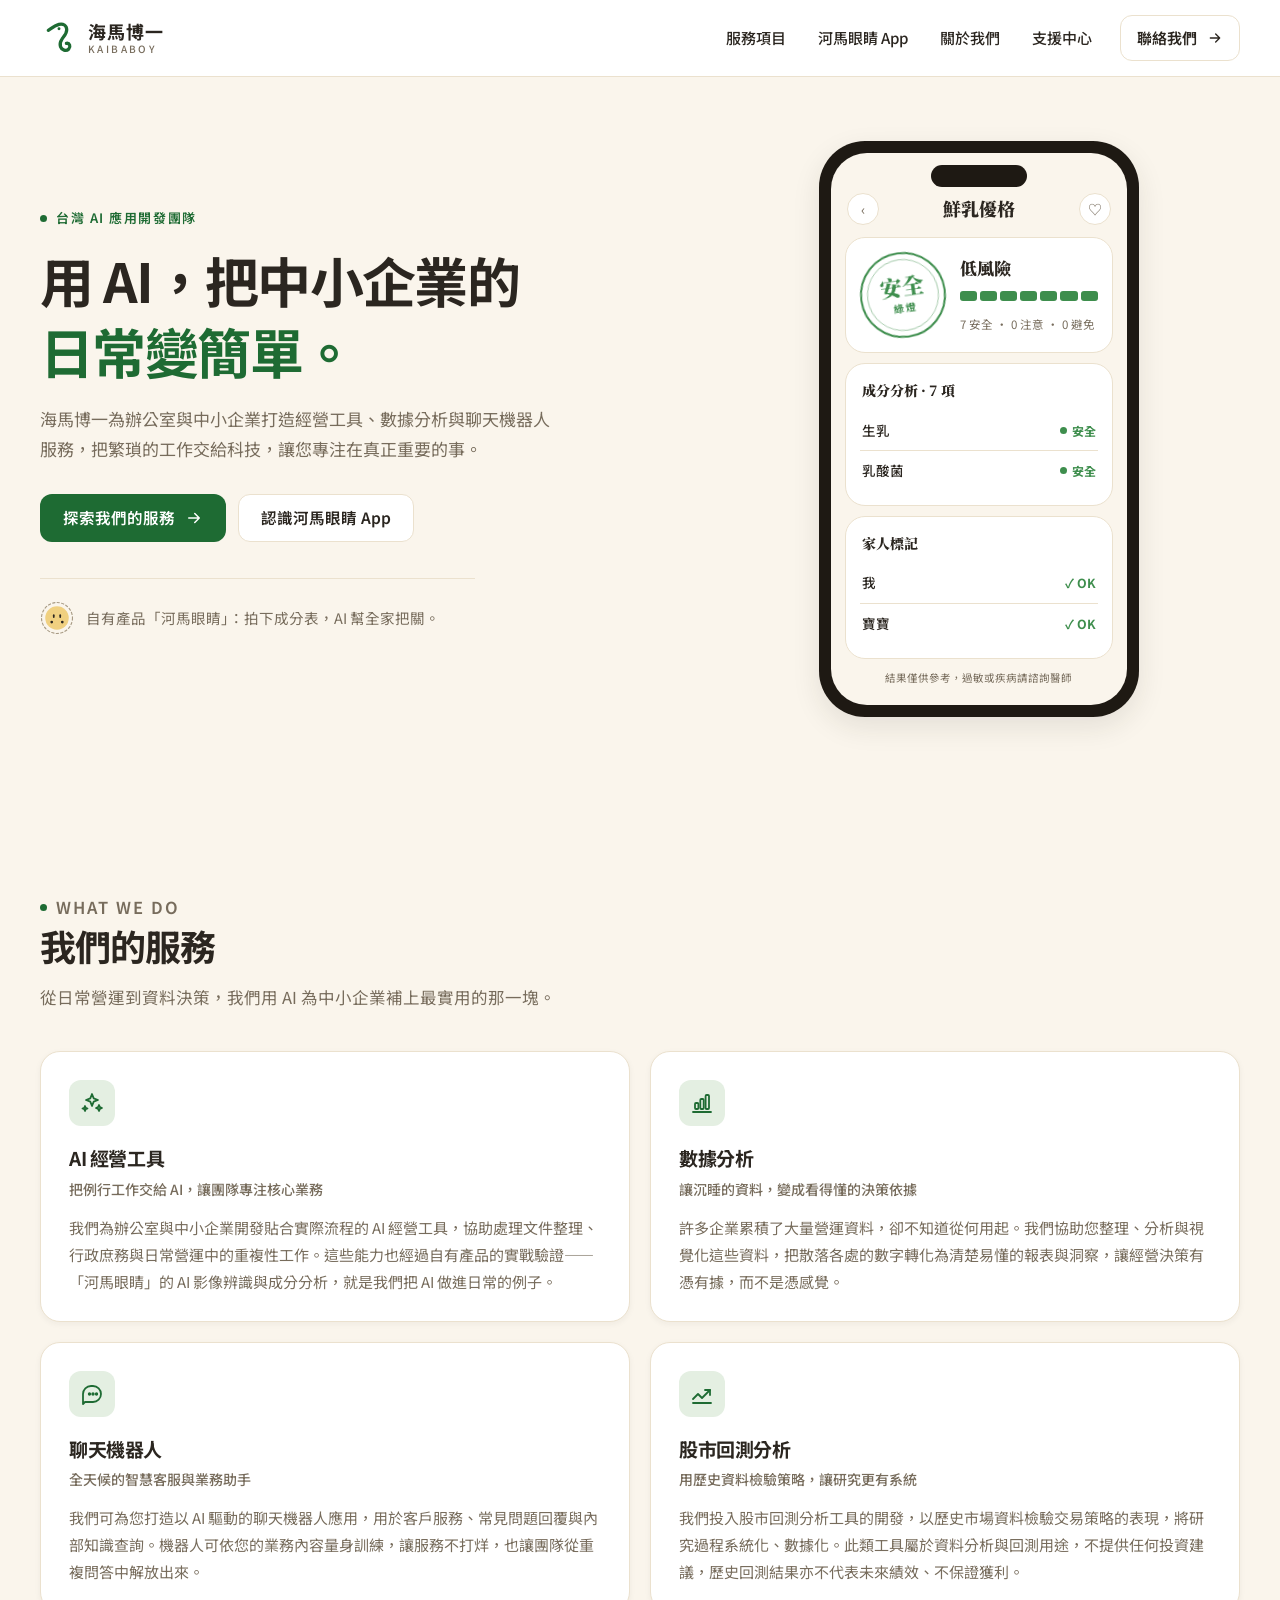
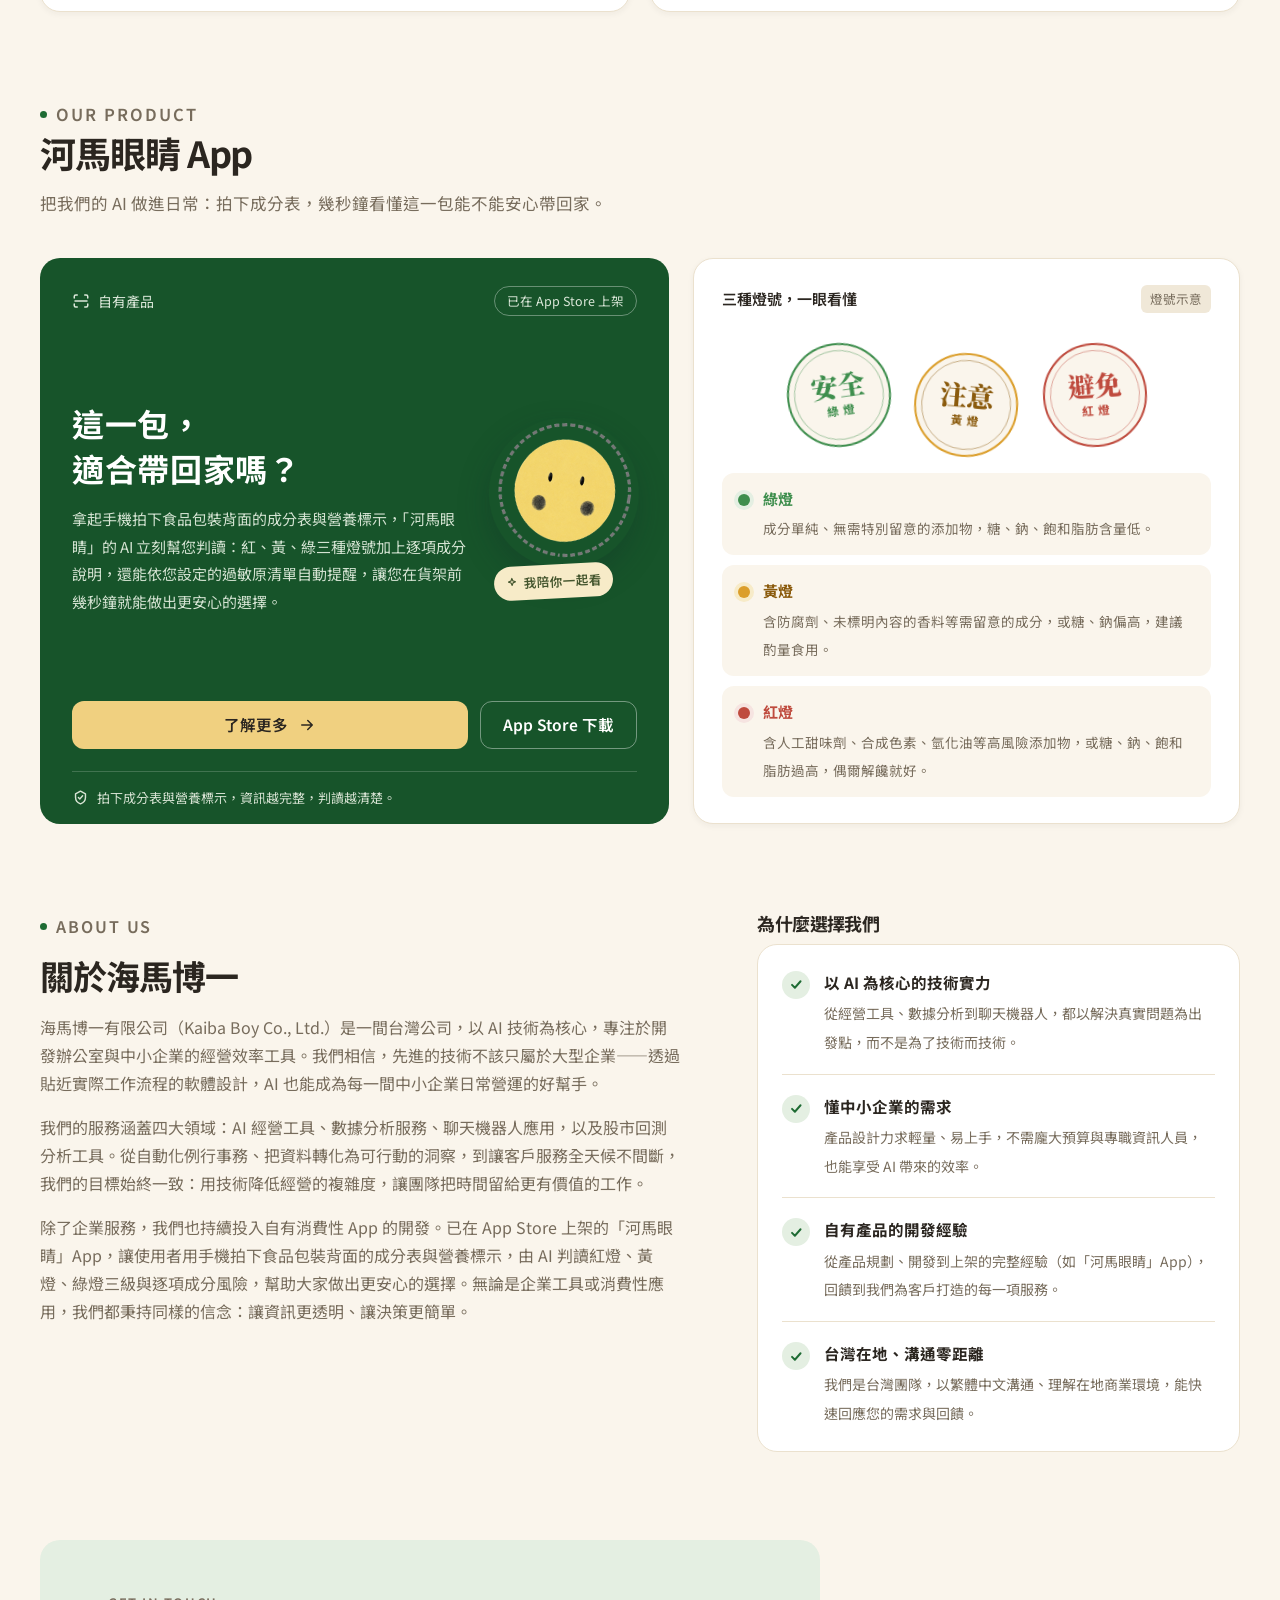
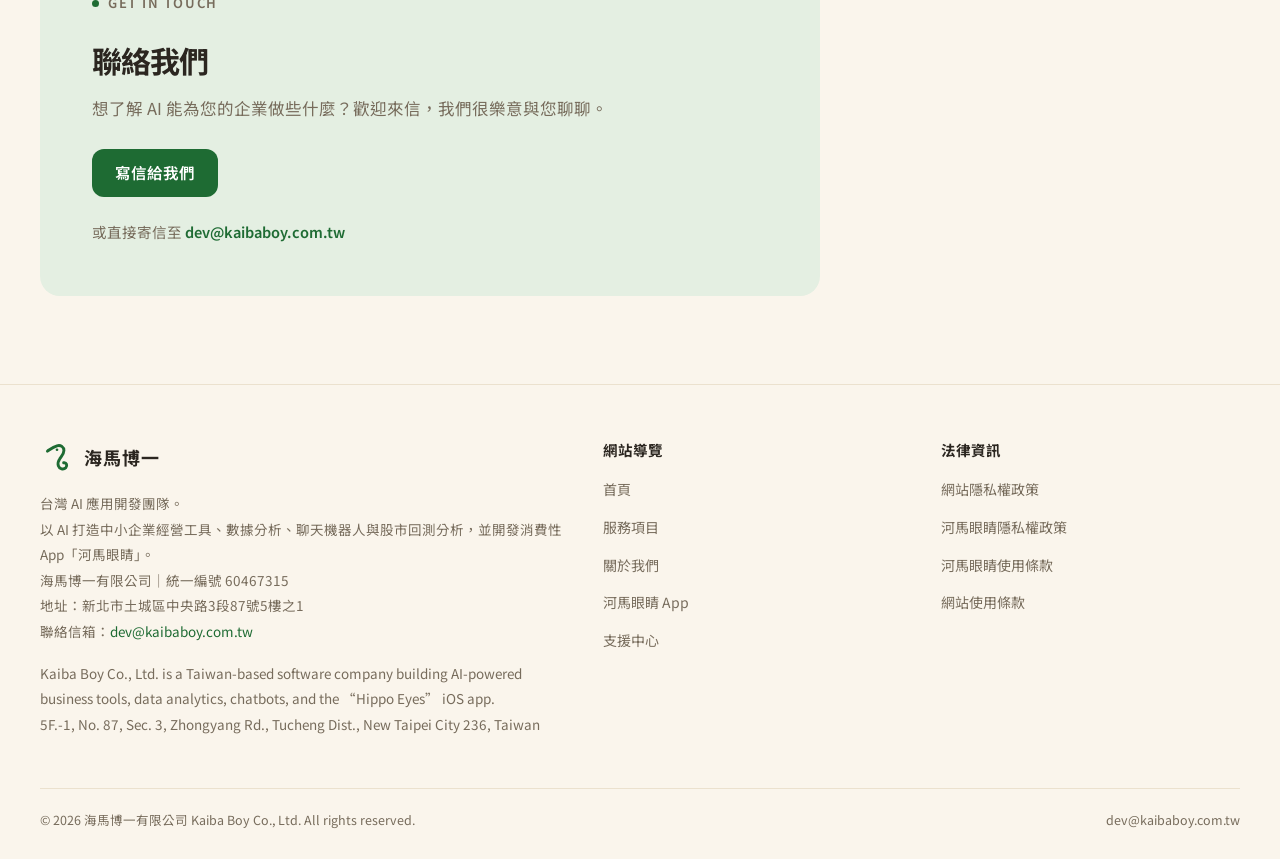
==== commit e6be777a: "河馬眼睛內容同步至 2026-09-23：分享頁照片、通知、使用紀錄、掃描後處理、七個通路 - 隱私權政策：分享時另存照片副本＋預覽圖卡、分享後為公開內容（取代「分享頁不含原始照片」）；   補通知權" ====
--- a/index.html
+++ b/index.html
@@ -209,11 +209,11 @@
             </div>
             <div class="traffic-pill yellow">
               <span class="dot" aria-hidden="true"></span>
-              <div><strong>黃燈</strong><span>含防腐劑、香料等需留意的成分，或糖、鈉偏高，建議酌量食用。</span></div>
+              <div><strong>黃燈</strong><span>含防腐劑、未標明內容的香料等需留意的成分，或糖、鈉偏高，建議酌量食用。</span></div>
             </div>
             <div class="traffic-pill red">
               <span class="dot" aria-hidden="true"></span>
-              <div><strong>紅燈</strong><span>含人工甜味劑等高風險添加物，或糖、鈉、飽和脂肪過高，偶爾解饞就好。</span></div>
+              <div><strong>紅燈</strong><span>含人工甜味劑、合成色素、氫化油等高風險添加物，或糖、鈉、飽和脂肪過高，偶爾解饞就好。</span></div>
             </div>
           </div>
         </div>
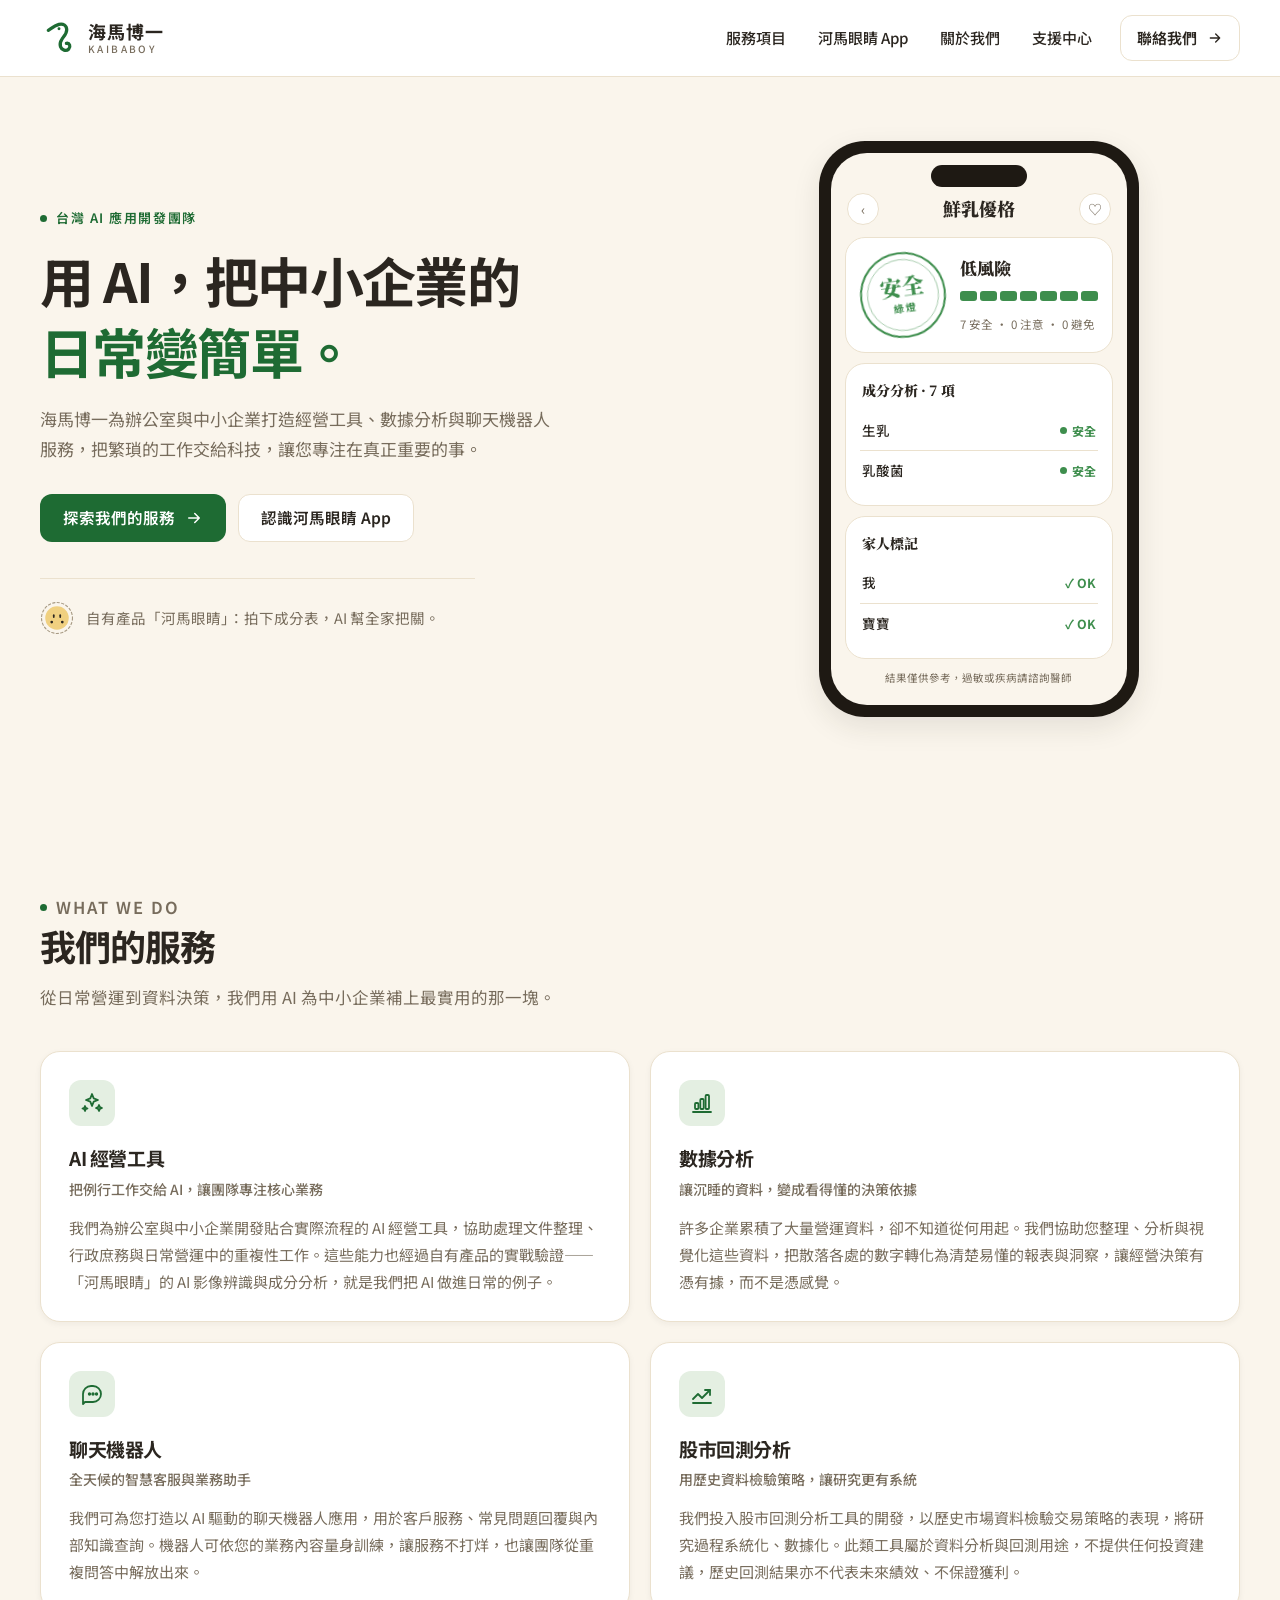
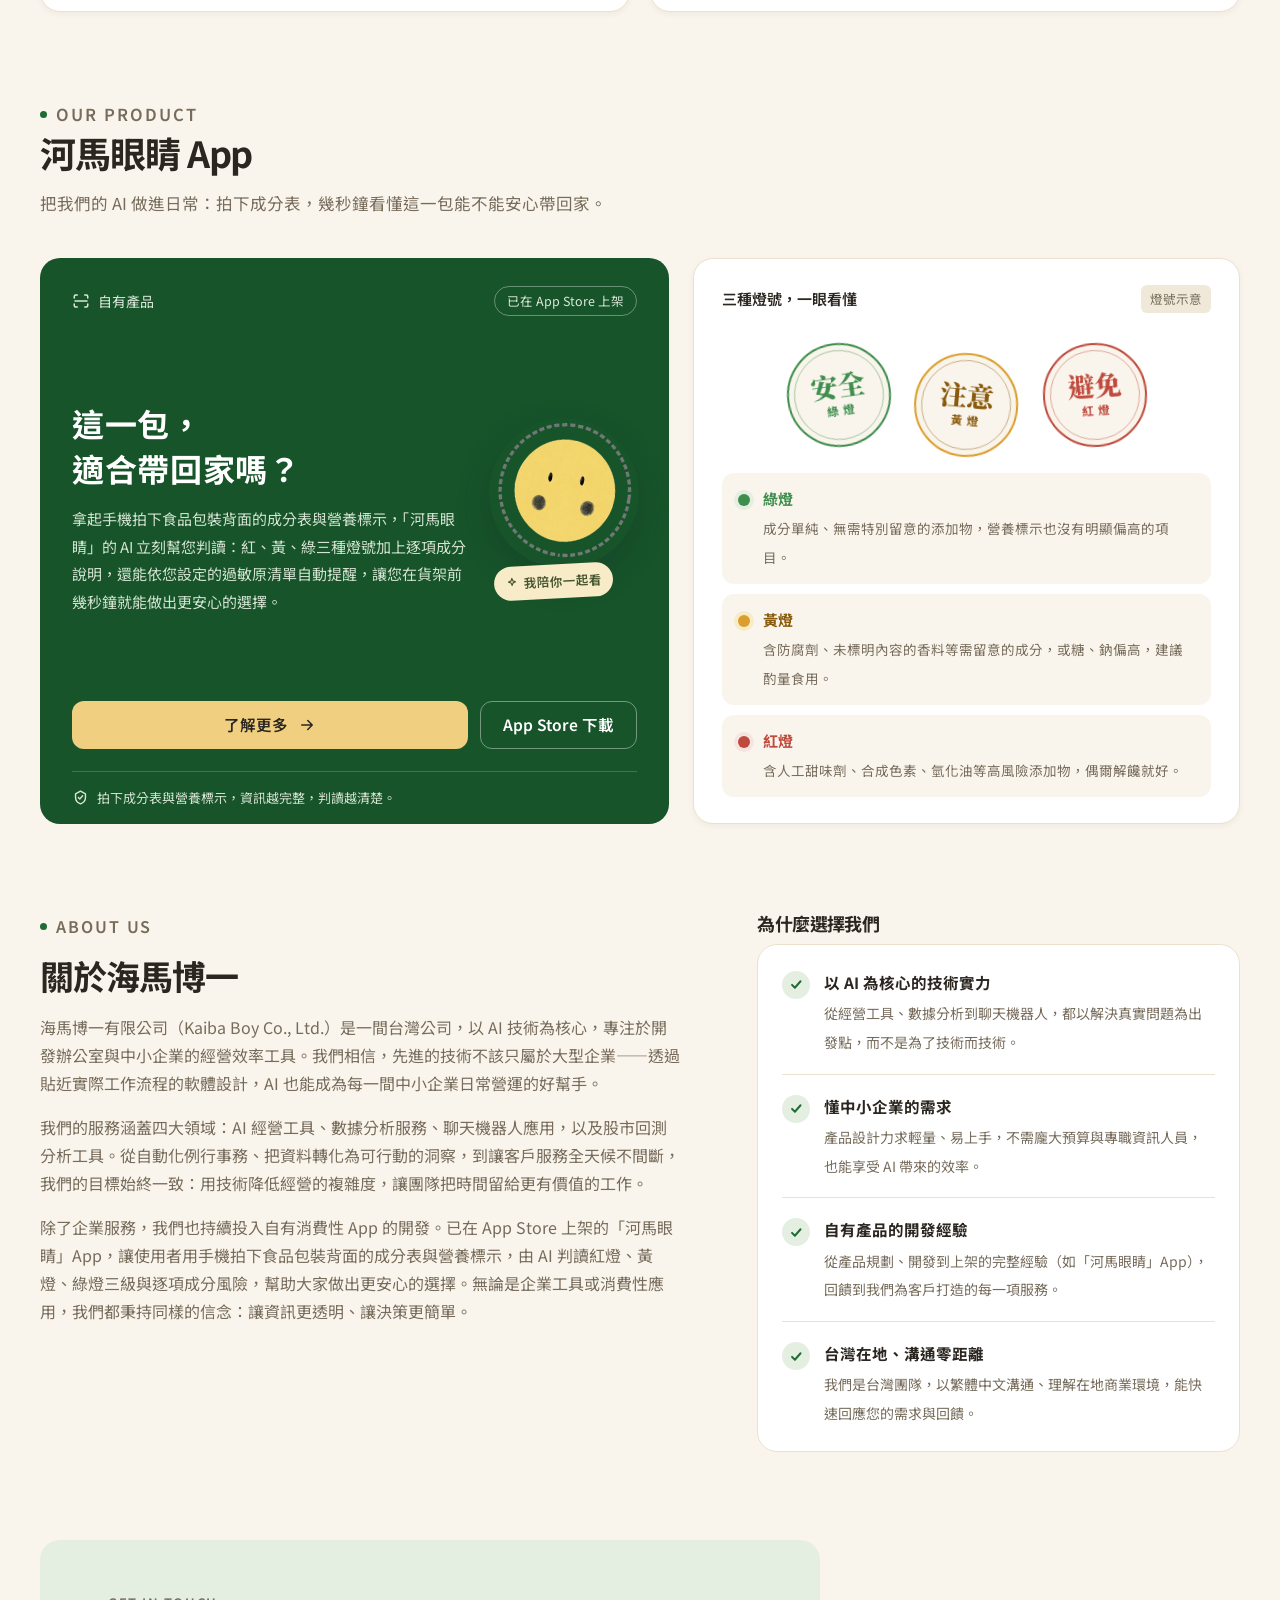
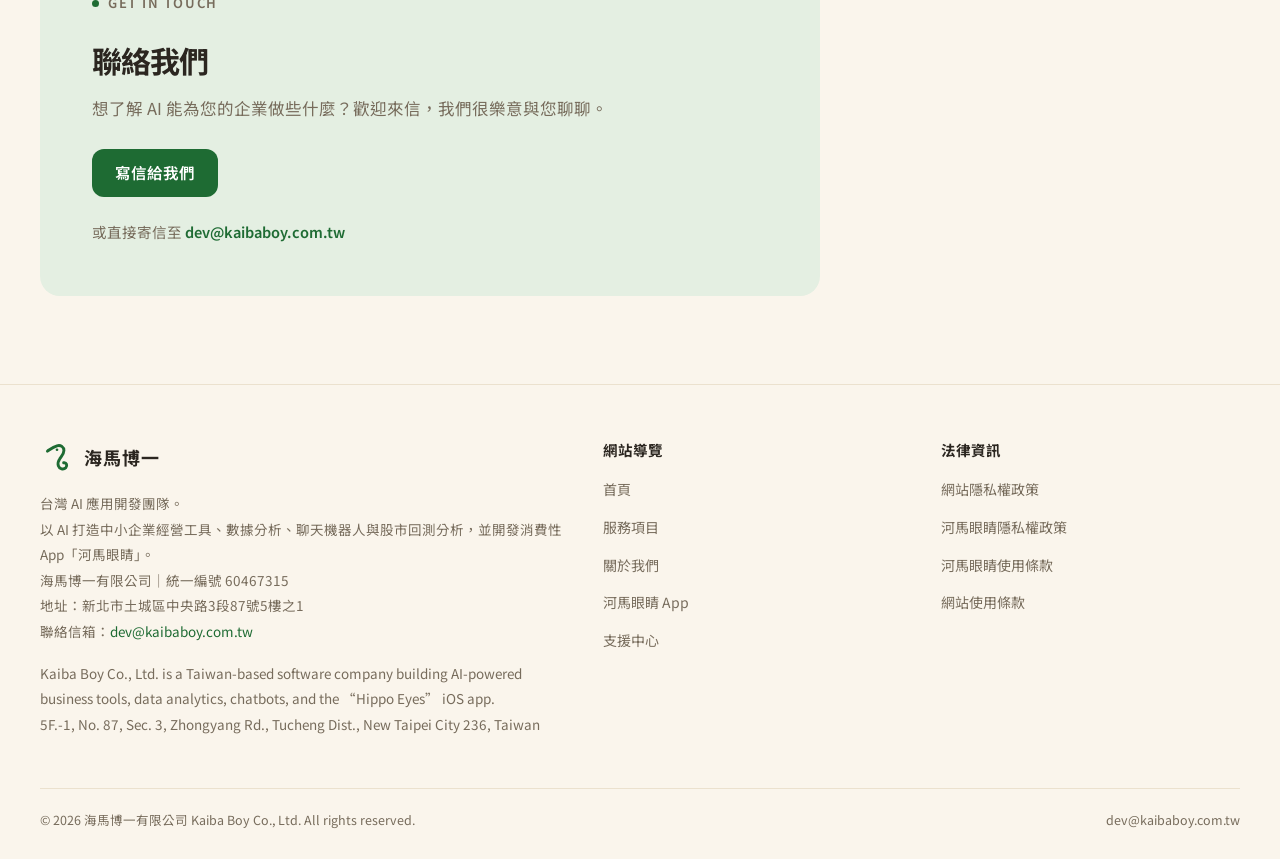
==== commit 1a06744e: "河馬眼睛燈號說明跟上 gemini-scan v216：營養部分改 Nutri-Score 2023、營養最多只給黃燈 2026-09-23 16:14 上線的 web#232（nutritionLi" ====
--- a/index.html
+++ b/index.html
@@ -205,7 +205,7 @@
           <div class="traffic-pills">
             <div class="traffic-pill green">
               <span class="dot" aria-hidden="true"></span>
-              <div><strong>綠燈</strong><span>成分單純、無需特別留意的添加物，糖、鈉、飽和脂肪含量低。</span></div>
+              <div><strong>綠燈</strong><span>成分單純、無需特別留意的添加物，營養標示也沒有明顯偏高的項目。</span></div>
             </div>
             <div class="traffic-pill yellow">
               <span class="dot" aria-hidden="true"></span>
@@ -213,7 +213,7 @@
             </div>
             <div class="traffic-pill red">
               <span class="dot" aria-hidden="true"></span>
-              <div><strong>紅燈</strong><span>含人工甜味劑、合成色素、氫化油等高風險添加物，或糖、鈉、飽和脂肪過高，偶爾解饞就好。</span></div>
+              <div><strong>紅燈</strong><span>含人工甜味劑、合成色素、氫化油等高風險添加物，偶爾解饞就好。</span></div>
             </div>
           </div>
         </div>
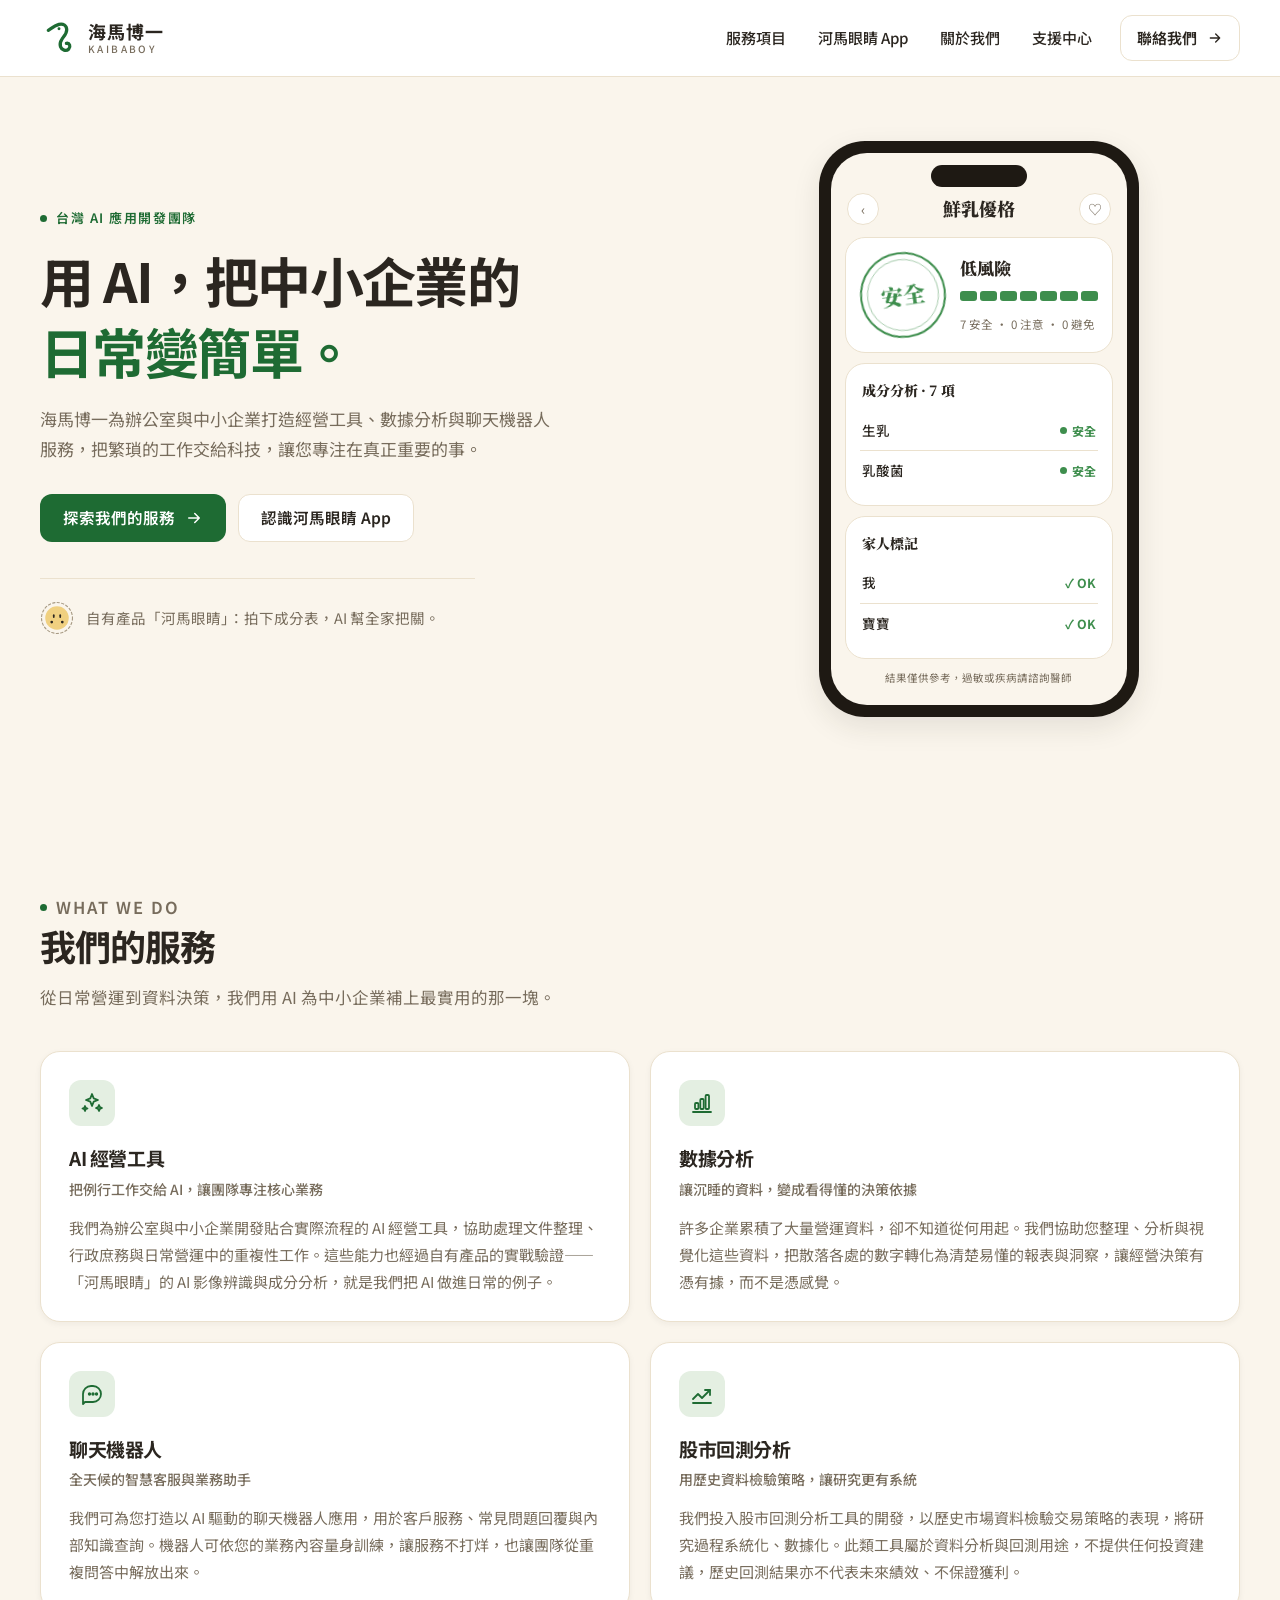
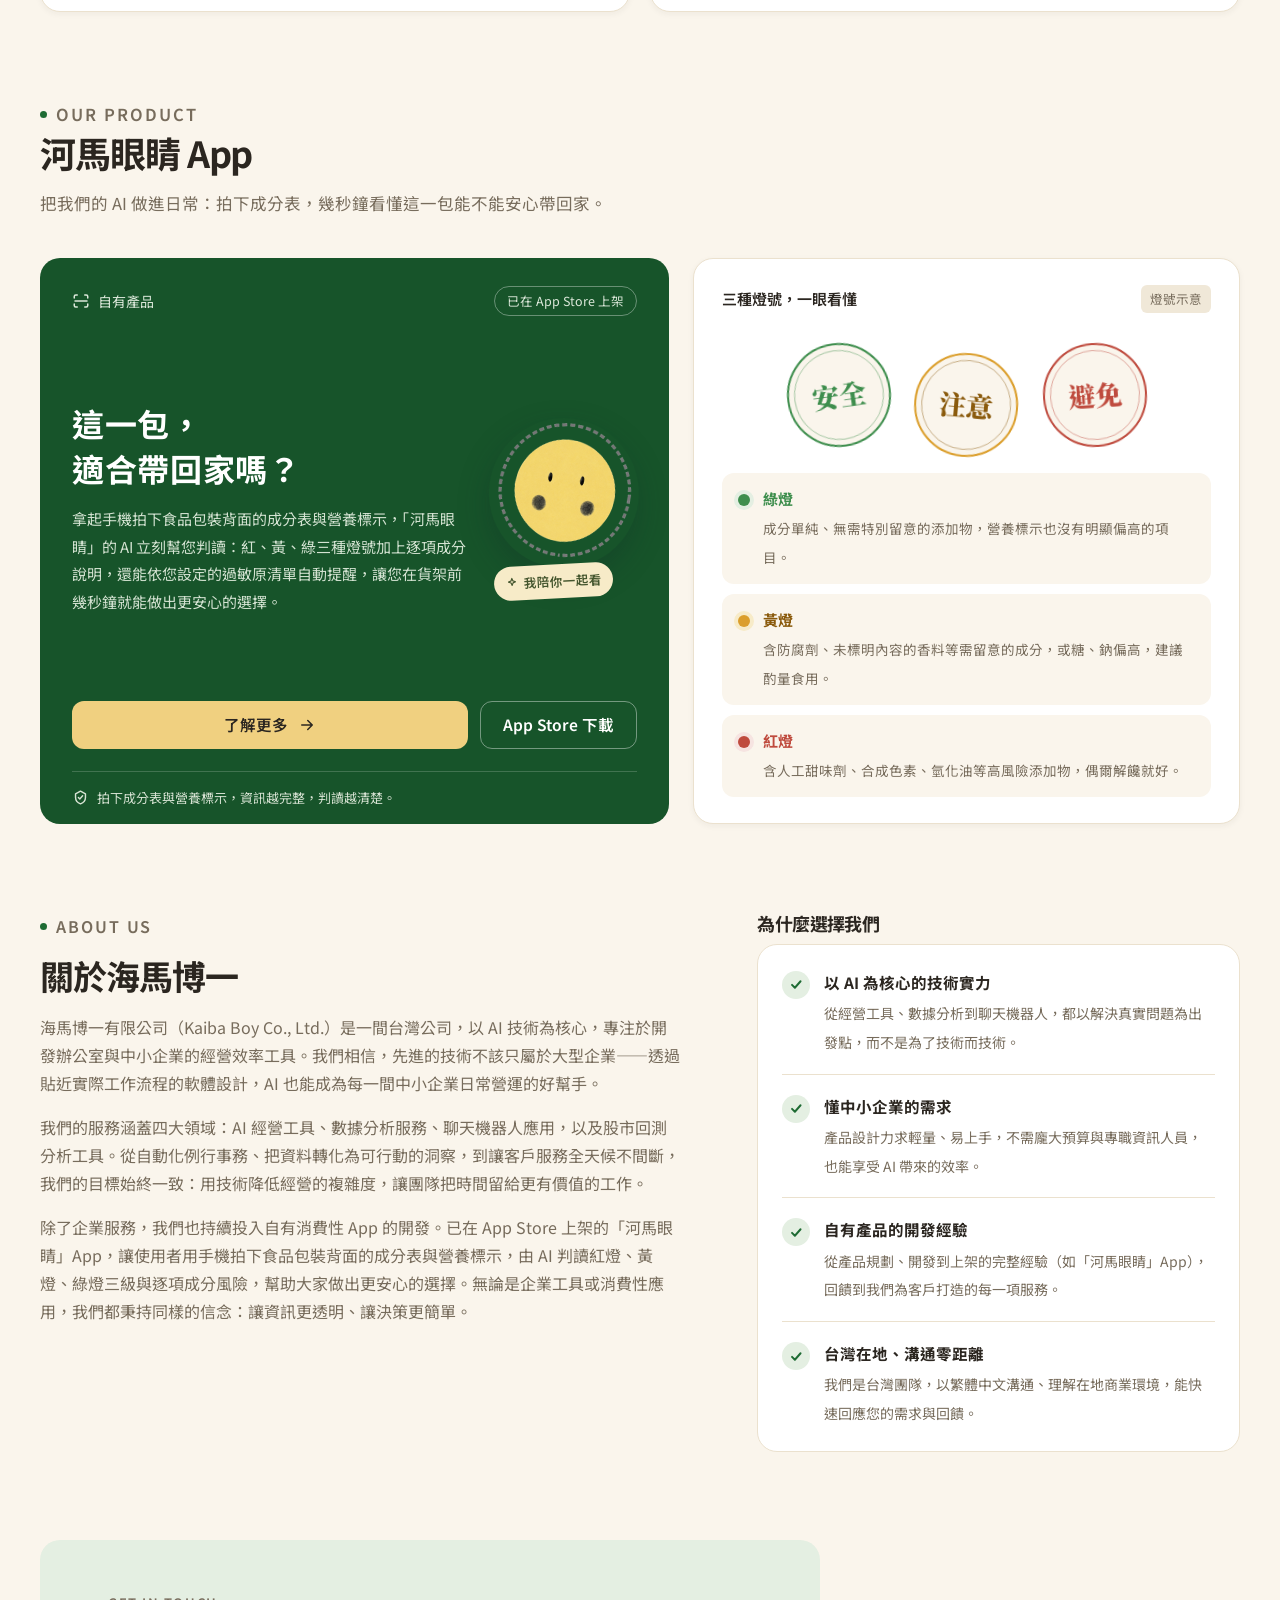
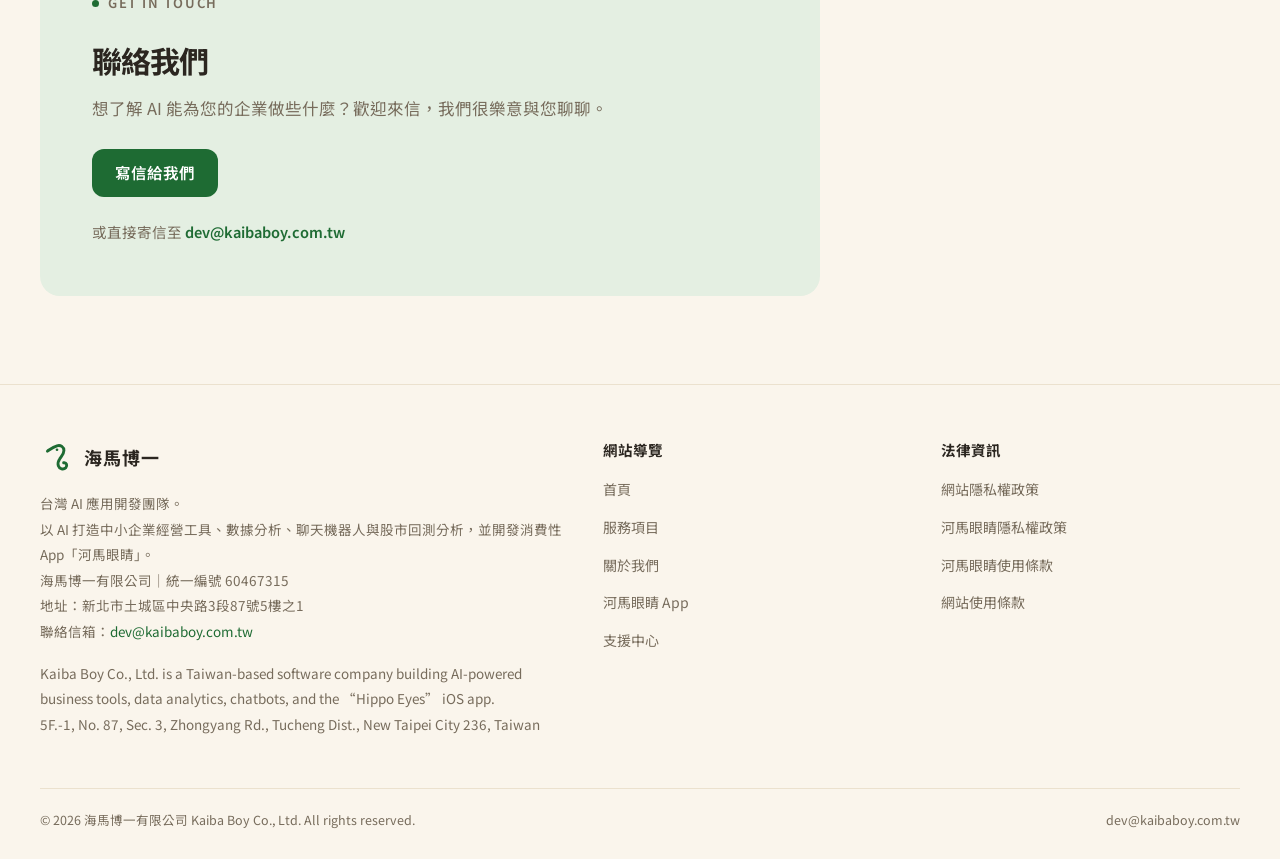
==== commit 3bb2f3c6: "印章拿掉燈號小字，對齊 App（iOS #233，2026-09-18 起印章只留大字） Co-Authored-By: Claude Opus 5.5 <noreply@anthropic.com>" ====
--- a/index.html
+++ b/index.html
@@ -92,7 +92,7 @@
                 <span class="mock-circle" aria-hidden="true">♡</span>
               </div>
               <div class="mock-card mock-verdict">
-                <div class="stamp stamp-pop"><b>安全</b><span>綠燈</span></div>
+                <div class="stamp stamp-pop"><b>安全</b></div>
                 <div class="mock-verdict-info">
                   <strong>低風險</strong>
                   <div class="risk-band" aria-hidden="true"><i></i><i></i><i></i><i></i><i></i><i></i><i></i></div>
@@ -198,9 +198,9 @@
         <div class="app-result">
           <div class="app-result-head"><span>三種燈號，一眼看懂</span><span class="demo-label">燈號示意</span></div>
           <div class="stamp-trio" role="img" aria-label="河馬眼睛的三種檢驗印章：綠燈安全、黃燈注意、紅燈避免">
-            <div class="stamp stamp-pop"><b>安全</b><span>綠燈</span></div>
-            <div class="stamp caution stamp-pop"><b>注意</b><span>黃燈</span></div>
-            <div class="stamp alert stamp-pop"><b>避免</b><span>紅燈</span></div>
+            <div class="stamp stamp-pop"><b>安全</b></div>
+            <div class="stamp caution stamp-pop"><b>注意</b></div>
+            <div class="stamp alert stamp-pop"><b>避免</b></div>
           </div>
           <div class="traffic-pills">
             <div class="traffic-pill green">
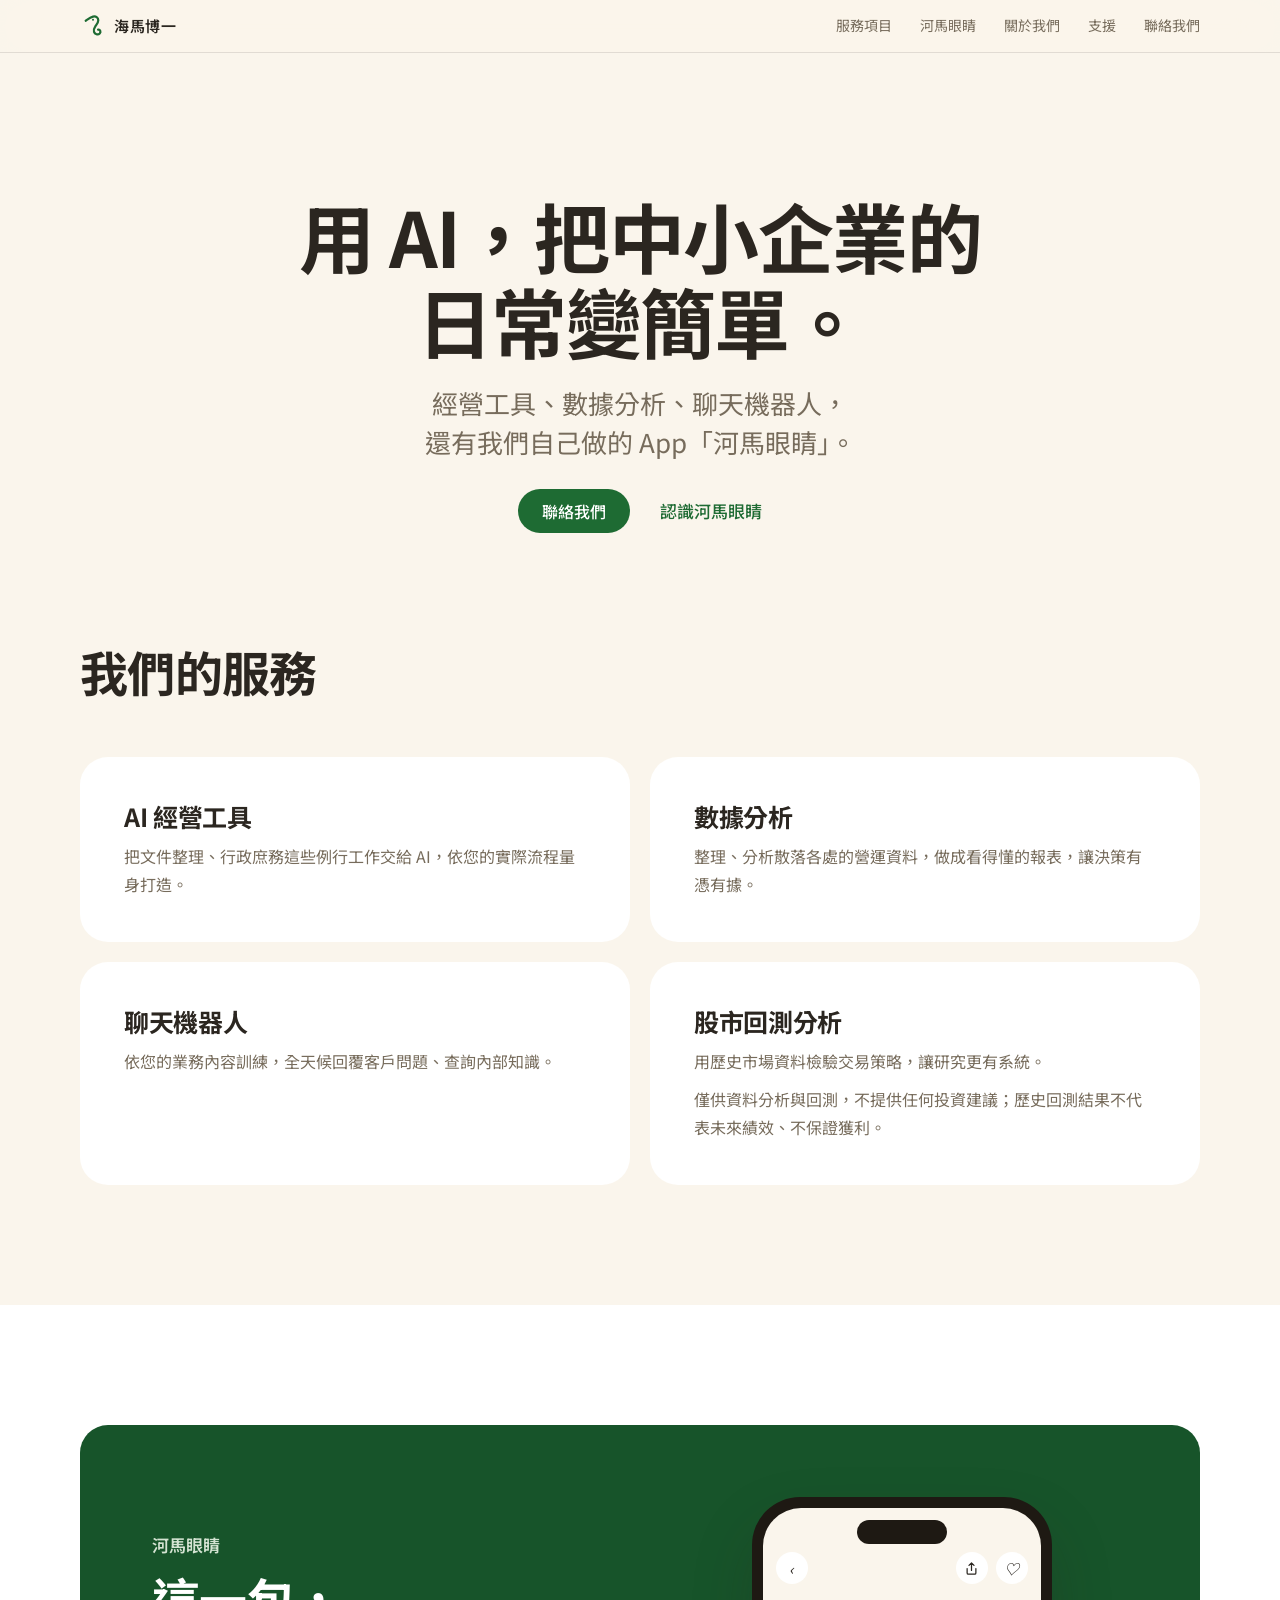
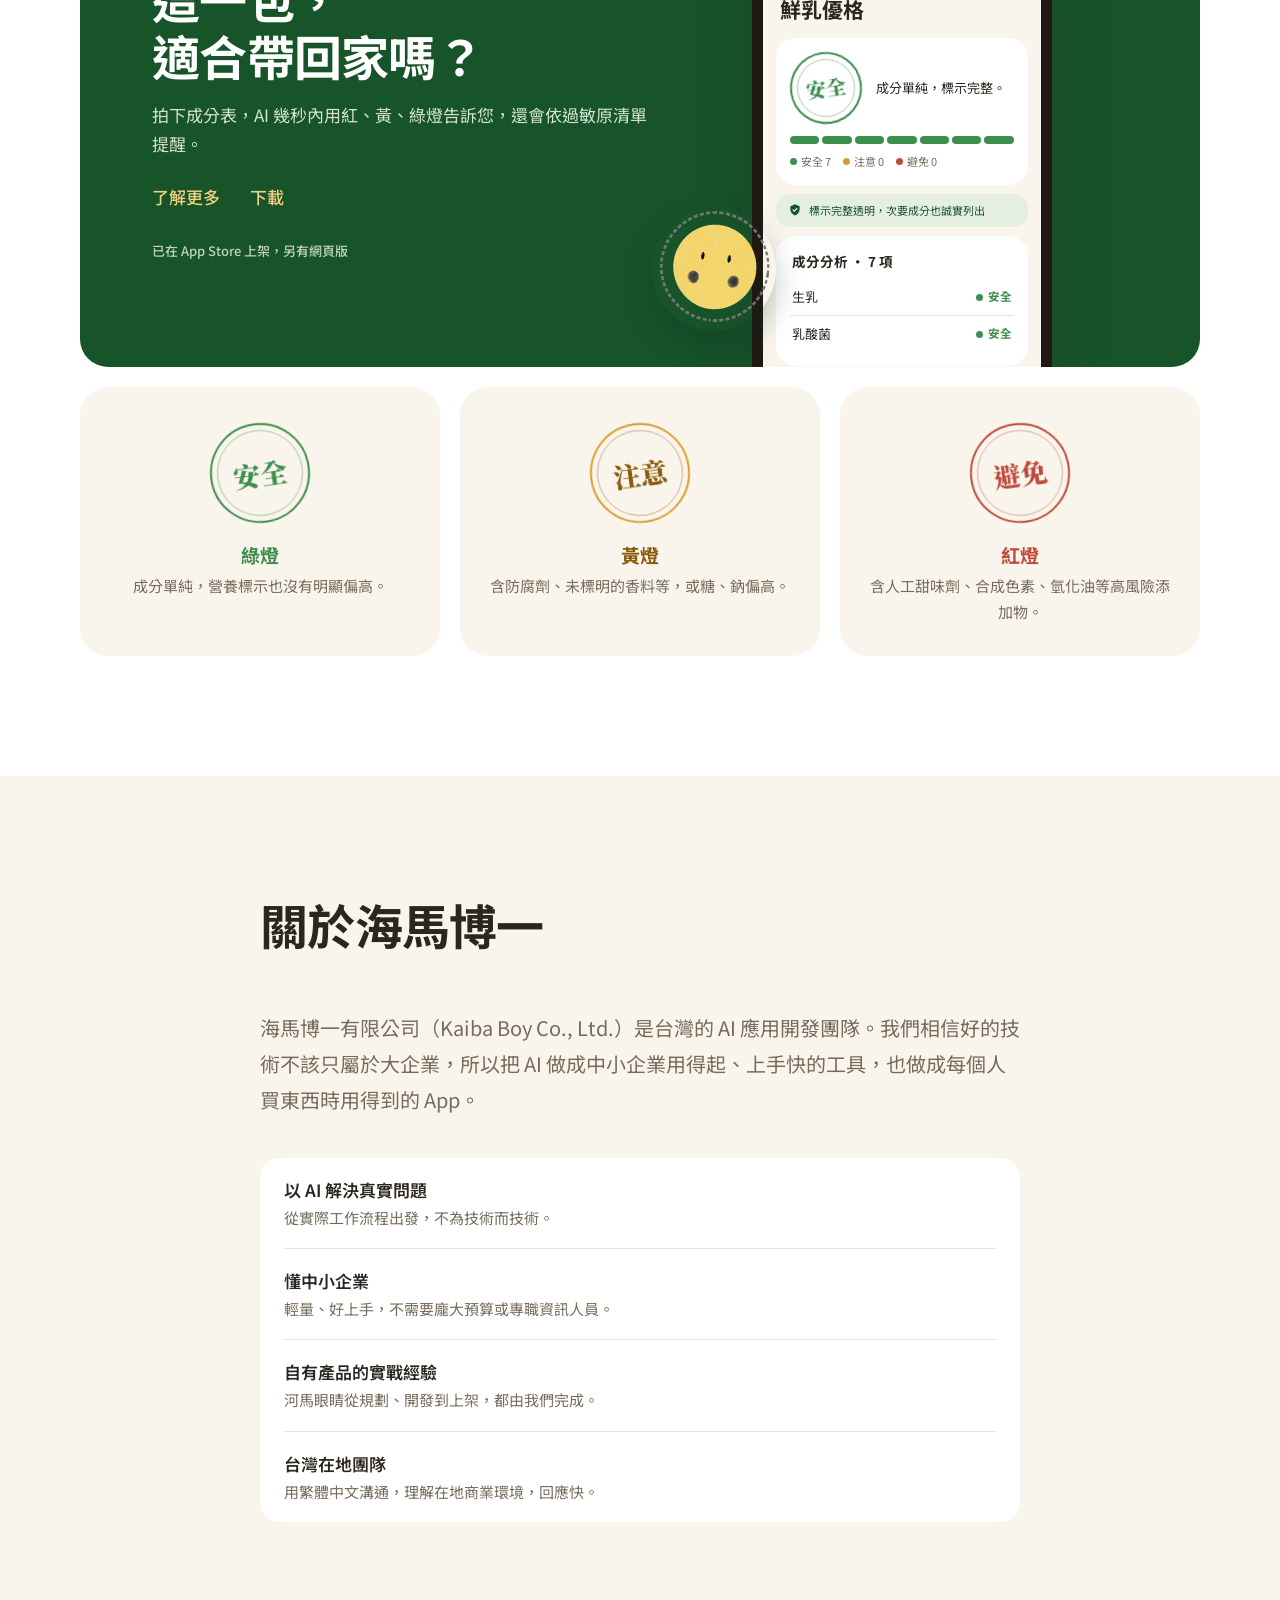
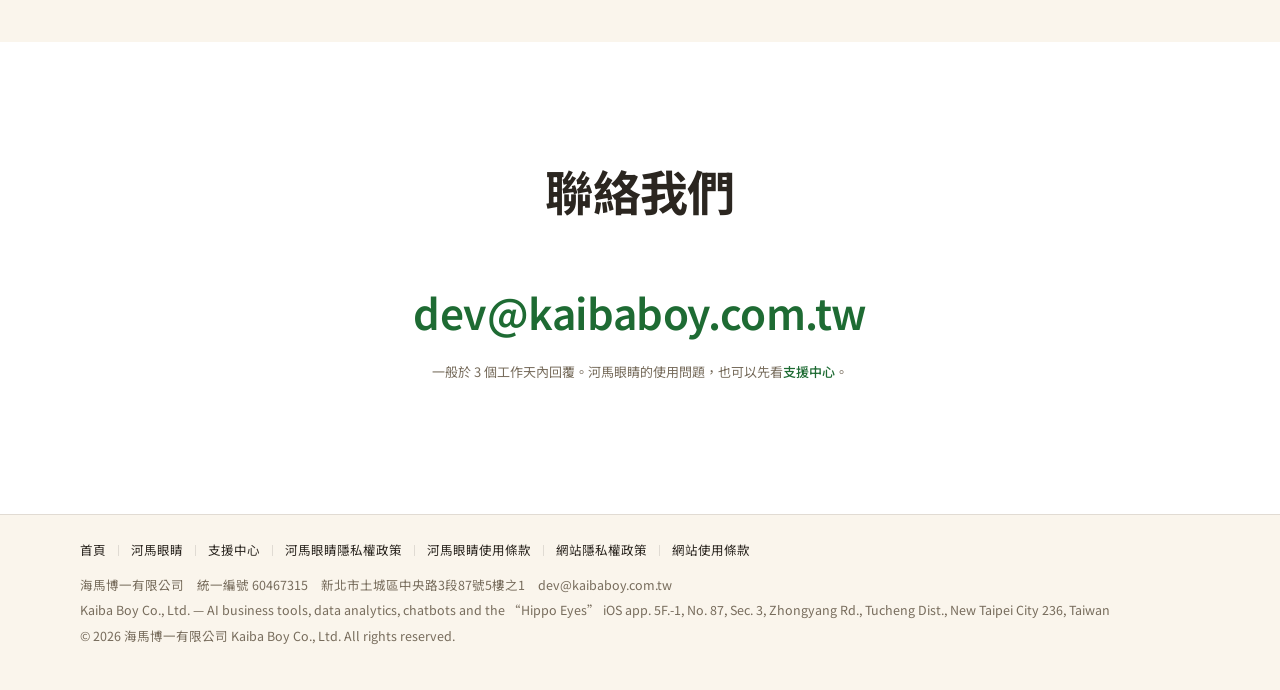
==== commit 2595a5c1: "依 Apple 設計概念重整官網（沿用 Warm Minimal 代幣） - 一頁一顆實心主鈕、其他改純文字連結；按鈕只寫動詞、去箭頭 - 拿掉英文小標與標題下說明句，文案精簡；白卡去描邊與投影，段落" ====
--- a/index.html
+++ b/index.html
@@ -44,268 +44,160 @@
 </head>
 <body>
 
+<a class="skip-link" href="#main">跳到主要內容</a>
 <header class="site-header">
   <div class="container">
     <a class="brand" href="/">
       <svg class="logo-mark" viewBox="0 0 64 64" xmlns="http://www.w3.org/2000/svg" aria-hidden="true"><g transform="translate(4 1)"><path d="M 10 18 C 16 14, 21 10, 28 8 C 35 6, 41 10, 41 17 C 41 24, 36 28, 33 33 C 30 37.5, 29 41, 30.5 45.5 C 32.5 51.5, 40 54, 44.5 49.5 C 48 45.5, 46 39, 40.5 40" fill="none" stroke="#1E6B33" stroke-width="5.5" stroke-linecap="round"/><circle cx="28" cy="15.5" r="2.5" fill="#1E6B33"/></g></svg>
-      <span class="brand-text">海馬博一<span class="brand-en">KAIBABOY</span></span>
+      <span class="brand-text">海馬博一</span>
     </a>
     <button class="nav-toggle" aria-label="開啟選單" aria-expanded="false">
-      <svg viewBox="0 0 24 24" fill="none" stroke="currentColor" stroke-width="2" stroke-linecap="round"><path d="M4 7h16M4 12h16M4 17h16"/></svg>
+      <svg viewBox="0 0 24 24" fill="none" stroke="currentColor" stroke-width="2" stroke-linecap="round"><path d="M4 8h16M4 16h16"/></svg>
     </button>
     <nav class="site-nav" aria-label="主選單">
       <a href="/#services">服務項目</a>
-      <a href="/hippo-eyes/">河馬眼睛 App</a>
+      <a href="/hippo-eyes/">河馬眼睛</a>
       <a href="/#about">關於我們</a>
-      <a href="/support/">支援中心</a>
-      <a class="nav-cta" href="/#contact">聯絡我們<svg viewBox="0 0 24 24" fill="none" stroke="currentColor" stroke-width="2" stroke-linecap="round" stroke-linejoin="round" aria-hidden="true"><path d="M5 12h14M13 6l6 6-6 6"/></svg></a>
+      <a href="/support/">支援</a>
+      <a href="/#contact">聯絡我們</a>
     </nav>
   </div>
 </header>
 
-<main>
-  <!-- Hero -->
+<main id="main">
   <section class="hero">
+    <div class="container center">
+      <h1>用 AI，把中小企業的<br>日常變簡單。</h1>
+      <p class="lead">經營工具、數據分析、聊天機器人，<br>還有我們自己做的 App「河馬眼睛」。</p>
+      <div class="actions">
+        <a class="btn btn-primary" href="#contact">聯絡我們</a>
+        <a class="link" href="/hippo-eyes/">認識河馬眼睛</a>
+      </div>
+    </div>
+  </section>
+
+  <section class="section" id="services">
     <div class="container">
-      <div class="hero-grid">
-        <div class="hero-copy">
-          <span class="hero-eyebrow">台灣 AI 應用開發團隊</span>
-          <h1>用 AI，把中小企業的<br><em>日常變簡單。</em></h1>
-          <p class="hero-sub">海馬博一為辦公室與中小企業打造經營工具、數據分析與聊天機器人服務，把繁瑣的工作交給科技，讓您專注在真正重要的事。</p>
-          <div class="hero-actions">
-            <a class="btn btn-primary" href="#services">探索我們的服務<svg viewBox="0 0 24 24" fill="none" stroke="currentColor" stroke-width="2" stroke-linecap="round" stroke-linejoin="round" aria-hidden="true"><path d="M5 12h14M13 6l6 6-6 6"/></svg></a>
-            <a class="btn btn-ghost" href="/hippo-eyes/">認識河馬眼睛 App</a>
+      <h2 class="section-title">我們的服務</h2>
+      <div class="tile-grid">
+        <article class="tile">
+          <h3>AI 經營工具</h3>
+          <p>把文件整理、行政庶務這些例行工作交給 AI，依您的實際流程量身打造。</p>
+        </article>
+        <article class="tile">
+          <h3>數據分析</h3>
+          <p>整理、分析散落各處的營運資料，做成看得懂的報表，讓決策有憑有據。</p>
+        </article>
+        <article class="tile">
+          <h3>聊天機器人</h3>
+          <p>依您的業務內容訓練，全天候回覆客戶問題、查詢內部知識。</p>
+        </article>
+        <article class="tile">
+          <h3>股市回測分析</h3>
+          <p>用歷史市場資料檢驗交易策略，讓研究更有系統。</p>
+          <p class="fine">僅供資料分析與回測，不提供任何投資建議；歷史回測結果不代表未來績效、不保證獲利。</p>
+        </article>
+      </div>
+    </div>
+  </section>
+
+  <section class="section alt" id="hippo">
+    <div class="container">
+      <div class="product-tile">
+        <div class="product-copy">
+          <p class="product-name">河馬眼睛</p>
+          <h2>這一包，<br>適合帶回家嗎？</h2>
+          <p>拍下成分表，AI 幾秒內用紅、黃、綠燈告訴您，還會依過敏原清單提醒。</p>
+          <div class="actions">
+            <a class="link link-light" href="/hippo-eyes/">了解更多</a>
+            <a class="link link-light" href="https://apps.apple.com/app/apple-store/id6789447915?pt=129139566&amp;ct=site-home&amp;mt=8" target="_blank" rel="noopener">下載</a>
           </div>
-          <p class="hero-proof">
-            <!-- 河馬標記幾何＝App BrandKit.swift 的 HippoMark（以 30pt 渲染值換算到 64 格）：眼是窄膠囊、鼻是圓點且比眼更外側偏下。改這裡前先對照 App。 -->
-            <svg class="logo-hippo" viewBox="0 0 64 64" xmlns="http://www.w3.org/2000/svg" aria-hidden="true"><circle cx="32" cy="32" r="29.12" fill="none" stroke="#A89B85" stroke-width="2.13" stroke-dasharray="4.27 4.27" stroke-linecap="round"/><circle cx="32" cy="32" r="22.08" fill="#F0D080"/><rect x="24.32" y="25.07" width="3.2" height="6.83" rx="1.6" fill="#2B2620"/><rect x="36.48" y="25.07" width="3.2" height="6.83" rx="1.6" fill="#2B2620"/><circle cx="22.08" cy="39.68" r="2.56" fill="#2B2620"/><circle cx="41.92" cy="39.68" r="2.56" fill="#2B2620"/></svg>
-            自有產品「河馬眼睛」：拍下成分表，AI 幫全家把關。
-          </p>
-        </div>
-        <div class="phone-wrap">
-          <div class="phone" role="img" aria-label="河馬眼睛 App 掃描結果頁示意：綠燈檢驗印章、逐項成分風險與家人標記">
+          <p class="product-status">已在 App Store 上架，另有網頁版</p>
+        </div>
+        <div class="product-visual">
+          <div class="mascot"><img src="/assets/hippo-mascot.png" alt="陪您看成分的黃色河馬" width="124" height="124" loading="lazy"></div>
+          <div class="phone" role="img" aria-label="河馬眼睛 App 掃描結果頁示意：安全印章、風險色帶、成分分析與家人標記">
             <div class="phone-screen">
               <div class="phone-notch"></div>
-              <div class="mock-top">
-                <span class="mock-circle" aria-hidden="true">‹</span>
-                <span class="mock-title">鮮乳優格</span>
-                <span class="mock-circle" aria-hidden="true">♡</span>
-              </div>
-              <div class="mock-card mock-verdict">
-                <div class="stamp stamp-pop"><b>安全</b></div>
-                <div class="mock-verdict-info">
-                  <strong>低風險</strong>
-                  <div class="risk-band" aria-hidden="true"><i></i><i></i><i></i><i></i><i></i><i></i><i></i></div>
-                  <span class="mock-stats">7 安全 · 0 注意 · 0 避免</span>
+              <div class="mock-nav" aria-hidden="true">
+                <i class="mock-circle">‹</i>
+                <span><i class="mock-circle"><svg viewBox="0 0 24 24" fill="none" stroke="currentColor" stroke-width="2" stroke-linecap="round" stroke-linejoin="round"><path d="M12 3v12M8 7l4-4 4 4"/><path d="M5 12v7a2 2 0 0 0 2 2h10a2 2 0 0 0 2-2v-7"/></svg></i><i class="mock-circle">♡</i></span>
+              </div>
+              <div class="mock-title">鮮乳優格</div>
+              <div class="mock-card">
+                <div class="mock-verdict-row">
+                  <div class="stamp stamp-pop"><b>安全</b></div>
+                  <p class="mock-summary">成分單純，標示完整。</p>
                 </div>
-              </div>
+                <div class="risk-band" aria-hidden="true"><i></i><i></i><i></i><i></i><i></i><i></i><i></i></div>
+                <div class="mock-legend"><span>安全 7</span><span class="c">注意 0</span><span class="a">避免 0</span></div>
+              </div>
+              <div class="mock-note"><svg viewBox="0 0 24 24" fill="currentColor" aria-hidden="true"><path d="M12 2l8 3.5v5.2c0 5-3.4 9.1-8 10.8-4.6-1.7-8-5.8-8-10.8V5.5L12 2zm-1.2 13.3l5.6-5.6-1.4-1.4-4.2 4.2-2-2-1.4 1.4 3.4 3.4z"/></svg>標示完整透明，次要成分也誠實列出</div>
               <div class="mock-card">
                 <div class="mock-section-title">成分分析 · 7 項</div>
-                <div class="mock-row"><span class="mock-name">生乳</span><em class="chip safe">安全</em></div>
-                <div class="mock-row"><span class="mock-name">乳酸菌</span><em class="chip safe">安全</em></div>
+                <div class="mock-row"><span>生乳</span><em class="chip">安全</em></div>
+                <div class="mock-row"><span>乳酸菌</span><em class="chip">安全</em></div>
               </div>
               <div class="mock-card">
                 <div class="mock-section-title">家人標記</div>
-                <div class="mock-row"><span class="mock-name">我</span><span class="mock-ok">✓ OK</span></div>
-                <div class="mock-row"><span class="mock-name">寶寶</span><span class="mock-ok">✓ OK</span></div>
+                <div class="mock-row"><span>我</span><span class="mock-ok">✓ OK</span></div>
+                <div class="mock-row"><span>寶寶</span><span class="mock-ok">✓ OK</span></div>
               </div>
               <p class="mock-disclaimer">結果僅供參考，過敏或疾病請諮詢醫師</p>
             </div>
           </div>
         </div>
       </div>
-    </div>
-  </section>
-
-  <!-- 服務項目 -->
-  <section class="section" id="services">
-    <div class="container">
-      <div class="section-head">
-        <p class="eyebrow">WHAT WE DO</p>
-        <h2>我們的服務</h2>
-        <p>從日常營運到資料決策，我們用 AI 為中小企業補上最實用的那一塊。</p>
-      </div>
-      <div class="card-grid">
-        <div class="card">
-          <div class="card-icon">
-            <svg viewBox="0 0 24 24" fill="none" stroke="currentColor" stroke-width="1.8" stroke-linecap="round" stroke-linejoin="round" aria-hidden="true"><path d="M12 3l1.7 4.3L18 9l-4.3 1.7L12 15l-1.7-4.3L6 9l4.3-1.7L12 3z"/><path d="M19 14l.9 2.1L22 17l-2.1.9L19 20l-.9-2.1L16 17l2.1-.9L19 14z"/><path d="M5 15l.7 1.8L7.5 17.5l-1.8.7L5 20l-.7-1.8L2.5 17.5l1.8-.7L5 15z"/></svg>
-          </div>
-          <h3>AI 經營工具</h3>
-          <div class="card-tagline">把例行工作交給 AI，讓團隊專注核心業務</div>
-          <p>我們為辦公室與中小企業開發貼合實際流程的 AI 經營工具，協助處理文件整理、行政庶務與日常營運中的重複性工作。這些能力也經過自有產品的實戰驗證——「河馬眼睛」的 AI 影像辨識與成分分析，就是我們把 AI 做進日常的例子。</p>
-        </div>
-        <div class="card">
-          <div class="card-icon">
-            <svg viewBox="0 0 24 24" fill="none" stroke="currentColor" stroke-width="1.8" stroke-linecap="round" stroke-linejoin="round" aria-hidden="true"><path d="M3 21h18"/><rect x="5" y="12" width="3.4" height="6" rx="1"/><rect x="10.3" y="8" width="3.4" height="10" rx="1"/><rect x="15.6" y="4" width="3.4" height="14" rx="1"/></svg>
-          </div>
-          <h3>數據分析</h3>
-          <div class="card-tagline">讓沉睡的資料，變成看得懂的決策依據</div>
-          <p>許多企業累積了大量營運資料，卻不知道從何用起。我們協助您整理、分析與視覺化這些資料，把散落各處的數字轉化為清楚易懂的報表與洞察，讓經營決策有憑有據，而不是憑感覺。</p>
-        </div>
-        <div class="card">
-          <div class="card-icon">
-            <svg viewBox="0 0 24 24" fill="none" stroke="currentColor" stroke-width="1.8" stroke-linecap="round" stroke-linejoin="round" aria-hidden="true"><path d="M21 12a8 8 0 0 1-8 8H5l-2 2V12a8 8 0 0 1 8-8h2a8 8 0 0 1 8 8z"/><circle cx="9.5" cy="12" r="0.8" fill="currentColor"/><circle cx="13" cy="12" r="0.8" fill="currentColor"/><circle cx="16.5" cy="12" r="0.8" fill="currentColor"/></svg>
-          </div>
-          <h3>聊天機器人</h3>
-          <div class="card-tagline">全天候的智慧客服與業務助手</div>
-          <p>我們可為您打造以 AI 驅動的聊天機器人應用，用於客戶服務、常見問題回覆與內部知識查詢。機器人可依您的業務內容量身訓練，讓服務不打烊，也讓團隊從重複問答中解放出來。</p>
-        </div>
-        <div class="card">
-          <div class="card-icon">
-            <svg viewBox="0 0 24 24" fill="none" stroke="currentColor" stroke-width="1.8" stroke-linecap="round" stroke-linejoin="round" aria-hidden="true"><path d="M3 17l5-5 4 4 8-8"/><path d="M15 8h5v5"/><path d="M3 21h18"/></svg>
-          </div>
-          <h3>股市回測分析</h3>
-          <div class="card-tagline">用歷史資料檢驗策略，讓研究更有系統</div>
-          <p>我們投入股市回測分析工具的開發，以歷史市場資料檢驗交易策略的表現，將研究過程系統化、數據化。此類工具屬於資料分析與回測用途，不提供任何投資建議，歷史回測結果亦不代表未來績效、不保證獲利。</p>
-        </div>
-      </div>
-    </div>
-  </section>
-
-  <!-- 河馬眼睛 -->
-  <section class="section section-alt" id="hippo">
-    <div class="container">
-      <div class="section-head">
-        <p class="eyebrow">OUR PRODUCT</p>
-        <h2>河馬眼睛 App</h2>
-        <p>把我們的 AI 做進日常：拍下成分表，幾秒鐘看懂這一包能不能安心帶回家。</p>
-      </div>
-      <div class="app-feature">
-        <div class="app-card">
-          <div class="app-card-top">
-            <span><svg viewBox="0 0 24 24" fill="none" stroke="currentColor" stroke-width="2" stroke-linecap="round" stroke-linejoin="round" aria-hidden="true"><path d="M3 8V6a2 2 0 0 1 2-2h2M17 4h2a2 2 0 0 1 2 2v2M21 16v2a2 2 0 0 1-2 2h-2M7 20H5a2 2 0 0 1-2-2v-2"/><path d="M4 12h16"/></svg> 自有產品</span>
-            <span class="outline-pill">已在 App Store 上架</span>
-          </div>
-          <div class="app-card-body">
-            <div>
-              <h2>這一包，<br>適合帶回家嗎？</h2>
-              <p class="app-desc">拿起手機拍下食品包裝背面的成分表與營養標示，「河馬眼睛」的 AI 立刻幫您判讀：紅、黃、綠三種燈號加上逐項成分說明，還能依您設定的過敏原清單自動提醒，讓您在貨架前幾秒鐘就能做出更安心的選擇。</p>
-            </div>
-            <div class="mascot">
-              <img src="/assets/hippo-mascot.png" alt="陪你看成分的黃色河馬" width="150" height="150" loading="lazy">
-              <span><svg viewBox="0 0 24 24" fill="none" stroke="currentColor" stroke-width="2" stroke-linecap="round" stroke-linejoin="round" aria-hidden="true"><path d="M12 3l1.7 4.3L18 9l-4.3 1.7L12 15l-1.7-4.3L6 9l4.3-1.7L12 3z"/></svg> 我陪你一起看</span>
-            </div>
-          </div>
-          <div class="app-card-actions">
-            <a class="btn btn-honey" href="/hippo-eyes/">了解更多<svg viewBox="0 0 24 24" fill="none" stroke="currentColor" stroke-width="2" stroke-linecap="round" stroke-linejoin="round" aria-hidden="true"><path d="M5 12h14M13 6l6 6-6 6"/></svg></a>
-            <a class="btn btn-outline-light" href="https://apps.apple.com/app/apple-store/id6789447915?pt=129139566&ct=site-home&mt=8" target="_blank" rel="noopener">App Store 下載</a>
-          </div>
-          <div class="app-card-foot">
-            <svg viewBox="0 0 24 24" fill="none" stroke="currentColor" stroke-width="2" stroke-linecap="round" stroke-linejoin="round" aria-hidden="true"><path d="M12 3l7 4v5c0 4.5-3 7.5-7 9-4-1.5-7-4.5-7-9V7l7-4z"/><path d="M9 12l2 2 4-4.5"/></svg>
-            <span>拍下成分表與營養標示，資訊越完整，判讀越清楚。</span>
-          </div>
-        </div>
-        <div class="app-result">
-          <div class="app-result-head"><span>三種燈號，一眼看懂</span><span class="demo-label">燈號示意</span></div>
-          <div class="stamp-trio" role="img" aria-label="河馬眼睛的三種檢驗印章：綠燈安全、黃燈注意、紅燈避免">
-            <div class="stamp stamp-pop"><b>安全</b></div>
-            <div class="stamp caution stamp-pop"><b>注意</b></div>
-            <div class="stamp alert stamp-pop"><b>避免</b></div>
-          </div>
-          <div class="traffic-pills">
-            <div class="traffic-pill green">
-              <span class="dot" aria-hidden="true"></span>
-              <div><strong>綠燈</strong><span>成分單純、無需特別留意的添加物，營養標示也沒有明顯偏高的項目。</span></div>
-            </div>
-            <div class="traffic-pill yellow">
-              <span class="dot" aria-hidden="true"></span>
-              <div><strong>黃燈</strong><span>含防腐劑、未標明內容的香料等需留意的成分，或糖、鈉偏高，建議酌量食用。</span></div>
-            </div>
-            <div class="traffic-pill red">
-              <span class="dot" aria-hidden="true"></span>
-              <div><strong>紅燈</strong><span>含人工甜味劑、合成色素、氫化油等高風險添加物，偶爾解饞就好。</span></div>
-            </div>
-          </div>
-        </div>
-      </div>
-    </div>
-  </section>
-
-  <!-- 關於我們 -->
+      <div class="lights" role="list" aria-label="河馬眼睛的三種燈號">
+        <div class="light green" role="listitem">
+          <div class="stamp stamp-pop"><b>安全</b></div>
+          <h3>綠燈</h3>
+          <p>成分單純，營養標示也沒有明顯偏高。</p>
+        </div>
+        <div class="light yellow" role="listitem">
+          <div class="stamp caution stamp-pop"><b>注意</b></div>
+          <h3>黃燈</h3>
+          <p>含防腐劑、未標明的香料等，或糖、鈉偏高。</p>
+        </div>
+        <div class="light red" role="listitem">
+          <div class="stamp alert stamp-pop"><b>避免</b></div>
+          <h3>紅燈</h3>
+          <p>含人工甜味劑、合成色素、氫化油等高風險添加物。</p>
+        </div>
+      </div>
+    </div>
+  </section>
+
   <section class="section" id="about">
-    <div class="container">
-      <div class="about-grid">
-        <div class="about-body">
-          <p class="eyebrow">ABOUT US</p>
-          <h2>關於海馬博一</h2>
-          <p>海馬博一有限公司（Kaiba Boy Co., Ltd.）是一間台灣公司，以 AI 技術為核心，專注於開發辦公室與中小企業的經營效率工具。我們相信，先進的技術不該只屬於大型企業——透過貼近實際工作流程的軟體設計，AI 也能成為每一間中小企業日常營運的好幫手。</p>
-          <p>我們的服務涵蓋四大領域：AI 經營工具、數據分析服務、聊天機器人應用，以及股市回測分析工具。從自動化例行事務、把資料轉化為可行動的洞察，到讓客戶服務全天候不間斷，我們的目標始終一致：用技術降低經營的複雜度，讓團隊把時間留給更有價值的工作。</p>
-          <p>除了企業服務，我們也持續投入自有消費性 App 的開發。已在 App Store 上架的「河馬眼睛」App，讓使用者用手機拍下食品包裝背面的成分表與營養標示，由 AI 判讀紅燈、黃燈、綠燈三級與逐項成分風險，幫助大家做出更安心的選擇。無論是企業工具或消費性應用，我們都秉持同樣的信念：讓資訊更透明、讓決策更簡單。</p>
-        </div>
-        <div class="about-aside">
-          <h3>為什麼選擇我們</h3>
-          <ul class="why-list">
-            <li>
-              <span class="check"><svg viewBox="0 0 16 16" fill="none" stroke="currentColor" stroke-width="2.4" stroke-linecap="round" stroke-linejoin="round" aria-hidden="true"><path d="M2.5 8.5l3.5 3.5 7-8"/></svg></span>
-              <div><strong>以 AI 為核心的技術實力</strong><span>從經營工具、數據分析到聊天機器人，都以解決真實問題為出發點，而不是為了技術而技術。</span></div>
-            </li>
-            <li>
-              <span class="check"><svg viewBox="0 0 16 16" fill="none" stroke="currentColor" stroke-width="2.4" stroke-linecap="round" stroke-linejoin="round" aria-hidden="true"><path d="M2.5 8.5l3.5 3.5 7-8"/></svg></span>
-              <div><strong>懂中小企業的需求</strong><span>產品設計力求輕量、易上手，不需龐大預算與專職資訊人員，也能享受 AI 帶來的效率。</span></div>
-            </li>
-            <li>
-              <span class="check"><svg viewBox="0 0 16 16" fill="none" stroke="currentColor" stroke-width="2.4" stroke-linecap="round" stroke-linejoin="round" aria-hidden="true"><path d="M2.5 8.5l3.5 3.5 7-8"/></svg></span>
-              <div><strong>自有產品的開發經驗</strong><span>從產品規劃、開發到上架的完整經驗（如「河馬眼睛」App），回饋到我們為客戶打造的每一項服務。</span></div>
-            </li>
-            <li>
-              <span class="check"><svg viewBox="0 0 16 16" fill="none" stroke="currentColor" stroke-width="2.4" stroke-linecap="round" stroke-linejoin="round" aria-hidden="true"><path d="M2.5 8.5l3.5 3.5 7-8"/></svg></span>
-              <div><strong>台灣在地、溝通零距離</strong><span>我們是台灣團隊，以繁體中文溝通、理解在地商業環境，能快速回應您的需求與回饋。</span></div>
-            </li>
-          </ul>
-        </div>
-      </div>
-    </div>
-  </section>
-
-  <!-- 聯絡我們 -->
-  <section class="section section-alt" id="contact">
-    <div class="container">
-      <div class="contact-box">
-        <p class="eyebrow">GET IN TOUCH</p>
-        <h2>聯絡我們</h2>
-        <p>想了解 AI 能為您的企業做些什麼？歡迎來信，我們很樂意與您聊聊。</p>
-        <a class="btn btn-primary" href="mailto:dev@kaibaboy.com.tw">寫信給我們</a>
-        <p class="email-line">或直接寄信至 <a href="mailto:dev@kaibaboy.com.tw">dev@kaibaboy.com.tw</a></p>
-      </div>
+    <div class="container narrow">
+      <h2 class="section-title">關於海馬博一</h2>
+      <p class="body-lg">海馬博一有限公司（Kaiba Boy Co., Ltd.）是台灣的 AI 應用開發團隊。我們相信好的技術不該只屬於大企業，所以把 AI 做成中小企業用得起、上手快的工具，也做成每個人買東西時用得到的 App。</p>
+      <ul class="group-list">
+        <li><strong>以 AI 解決真實問題</strong><span>從實際工作流程出發，不為技術而技術。</span></li>
+        <li><strong>懂中小企業</strong><span>輕量、好上手，不需要龐大預算或專職資訊人員。</span></li>
+        <li><strong>自有產品的實戰經驗</strong><span>河馬眼睛從規劃、開發到上架，都由我們完成。</span></li>
+        <li><strong>台灣在地團隊</strong><span>用繁體中文溝通，理解在地商業環境，回應快。</span></li>
+      </ul>
+    </div>
+  </section>
+
+  <section class="section alt" id="contact">
+    <div class="container narrow center">
+      <h2 class="section-title">聯絡我們</h2>
+      <a class="email-xl" href="mailto:dev@kaibaboy.com.tw">dev@kaibaboy.com.tw</a>
+      <p class="fine">一般於 3 個工作天內回覆。河馬眼睛的使用問題，也可以先看<a href="/support/">支援中心</a>。</p>
     </div>
   </section>
 </main>
 
 <footer class="site-footer">
   <div class="container">
-    <div class="footer-grid">
-      <div>
-        <div class="footer-brand">
-          <svg class="logo-mark" viewBox="0 0 64 64" xmlns="http://www.w3.org/2000/svg" aria-hidden="true"><g transform="translate(4 1)"><path d="M 10 18 C 16 14, 21 10, 28 8 C 35 6, 41 10, 41 17 C 41 24, 36 28, 33 33 C 30 37.5, 29 41, 30.5 45.5 C 32.5 51.5, 40 54, 44.5 49.5 C 48 45.5, 46 39, 40.5 40" fill="none" stroke="#1E6B33" stroke-width="5.5" stroke-linecap="round"/><circle cx="28" cy="15.5" r="2.5" fill="#1E6B33"/></g></svg>
-          海馬博一
-        </div>
-        <p class="footer-note">台灣 AI 應用開發團隊。<br>以 AI 打造中小企業經營工具、數據分析、聊天機器人與股市回測分析，並開發消費性 App「河馬眼睛」。<br>海馬博一有限公司｜統一編號 60467315<br>地址：新北市土城區中央路3段87號5樓之1<br>聯絡信箱：<a href="mailto:dev@kaibaboy.com.tw">dev@kaibaboy.com.tw</a></p>
-        <p class="footer-note" lang="en">Kaiba Boy Co., Ltd. is a Taiwan-based software company building AI-powered business tools, data analytics, chatbots, and the “Hippo Eyes” iOS app.<br>5F.-1, No. 87, Sec. 3, Zhongyang Rd., Tucheng Dist., New Taipei City 236, Taiwan</p>
-      </div>
-      <div>
-        <h4>網站導覽</h4>
-        <ul>
-          <li><a href="/">首頁</a></li>
-          <li><a href="/#services">服務項目</a></li>
-          <li><a href="/#about">關於我們</a></li>
-          <li><a href="/hippo-eyes/">河馬眼睛 App</a></li>
-          <li><a href="/support/">支援中心</a></li>
-        </ul>
-      </div>
-      <div>
-        <h4>法律資訊</h4>
-        <ul>
-          <li><a href="/privacy/">網站隱私權政策</a></li>
-          <li><a href="/hippo-eyes/privacy/">河馬眼睛隱私權政策</a></li>
-          <li><a href="/hippo-eyes/terms/">河馬眼睛使用條款</a></li>
-          <li><a href="/terms/">網站使用條款</a></li>
-        </ul>
-      </div>
-    </div>
-    <div class="footer-bottom">
-      <span>© <span data-year>2026</span> 海馬博一有限公司 Kaiba Boy Co., Ltd. All rights reserved.</span>
-      <span><a href="mailto:dev@kaibaboy.com.tw">dev@kaibaboy.com.tw</a></span>
-    </div>
+    <nav class="footer-links" aria-label="頁尾選單">
+      <a href="/">首頁</a><a href="/hippo-eyes/">河馬眼睛</a><a href="/support/">支援中心</a><a href="/hippo-eyes/privacy/">河馬眼睛隱私權政策</a><a href="/hippo-eyes/terms/">河馬眼睛使用條款</a><a href="/privacy/">網站隱私權政策</a><a href="/terms/">網站使用條款</a>
+    </nav>
+    <p class="footer-legal">海馬博一有限公司　統一編號 60467315　新北市土城區中央路3段87號5樓之1　<a href="mailto:dev@kaibaboy.com.tw">dev@kaibaboy.com.tw</a></p>
+    <p class="footer-legal" lang="en">Kaiba Boy Co., Ltd. — AI business tools, data analytics, chatbots and the “Hippo Eyes” iOS app. 5F.-1, No. 87, Sec. 3, Zhongyang Rd., Tucheng Dist., New Taipei City 236, Taiwan</p>
+    <p class="footer-legal">© <span data-year>2026</span> 海馬博一有限公司 Kaiba Boy Co., Ltd. All rights reserved.</p>
   </div>
 </footer>
 
--- a/assets/css/style.css
+++ b/assets/css/style.css
@@ -1,412 +1,289 @@
 /* ==========================================================================
-   海馬博一 kaibaboy.com.tw — 與「河馬眼睛」App 同一套 Warm Minimal 設計系統
-   2026-09-15：整站改沿用 App 的 DS 代幣（iOS BrandKit.swift `DS` ／ web index.css 同值）
-   與 App 網頁版 landing（hippo-web.css）的版面語彙：白色頂欄、綠點 eyebrow、
-   深綠主卡＋蜂蜜黃 CTA、白卡＋暖沙線框、襯線數字步驟、河馬吉祥物貼紙。
-   - 底色暖奶油 #FAF5EC、唯一強調色品牌綠 #1E6B33、第二色蜂蜜黃 #F0D080（只用於獎勵／吉祥物／親子）
-   - 圓角階 12 / 20 / 28（＝iOS rS / rM / rL）、8pt 網格、陰影一律暖墨基準
-   - 燈號語意色（safe / caution / alert）與 App 同值；黃燈「文字」一律深琥珀 #8A5A0C 保對比
+   海馬博一 kaibaboy.com.tw
+   2026-09-23：依 Apple 的設計概念重新整理（與 App 的 HIG 規則同一套，見 網站上線與維護指南.md 第七節）
+   - 色彩沿用河馬眼睛 App 的 Warm Minimal 代幣：暖奶油底、白卡、品牌綠唯一強調色、蜂蜜黃只給吉祥物與深綠卡上的連結
+   - 一頁一顆實心主鈕，其他動作一律純文字連結；按鈕只寫動詞、不加箭頭
+   - 區塊只留標題（不放英文小標、不放說明句），白卡不描邊不投影，靠底色帶區分段落
+   - 字體用系統字（Apple 裝置＝蘋方），襯線只給印章與步驟數字
    ========================================================================== */
 
 :root {
-  /* 底色與文字（DS.bg / surface / border / ink / inkSoft） */
+  /* 底色與文字（App DS.bg / surface / ink / inkSoft） */
   --bg: #FAF5EC;
   --surface: #FFFFFF;
   --border: #EBE1CE;
+  --hairline: rgba(43, 38, 32, 0.12);
   --ink: #2B2620;
   --ink-soft: #776C5C;
 
-  /* 唯一強調色：品牌綠（DS.accent / accentSoft；deep＝web --primary-dark） */
+  /* 唯一強調色：品牌綠 */
   --accent: #1E6B33;
   --accent-deep: #17542A;
   --accent-soft: #E4EFE2;
-  --accent-line: #B7CEB9;
-
-  /* 第二色：蜂蜜黃（DS.honey / honeySoft / honeyText） */
+
+  /* 蜂蜜黃：吉祥物與深綠卡上的連結 */
   --honey: #F0D080;
   --honey-soft: #F7EBC8;
-  --honey-text: #8A6212;
-  --honey-hover: #F5DB96;
-
-  /* 中性磁貼底（DS.neutralSoft） */
-  --neutral-soft: #F0E8D8;
-
-  /* 燈號語意色（DS.safe / caution / cautionText / alert） */
+
+  /* 燈號語意色（與 App 同值；黃燈文字用深琥珀保對比） */
   --safe: #3E8E4D;
   --caution: #DB9E2B;
   --caution-text: #8A5A0C;
   --alert: #BF4B3E;
-  --alert-soft: #F6E4E1;
-
-  /* 吉祥物專用：虛線環暖灰（DS.markRing）、眼鼻固定暖墨（DS.markInk） */
-  --mark-ring: #A89B85;
-  --mark-ink: #2B2620;
-
-  /* 深色殼（手機示意圖外框＝iOS 深色 bg） */
+
   --shell-dark: #1E1913;
-
-  /* 字體：內文 Noto Sans TC；襯線只給展示數字、印章與 App 圖像（與 App 的 Noto Serif TC 同款） */
-  --font-body: "Noto Sans TC", -apple-system, BlinkMacSystemFont, "PingFang TC", "Segoe UI", sans-serif;
+  --glass: rgba(250, 245, 236, 0.78);
+
+  --font-body: -apple-system, BlinkMacSystemFont, "SF Pro Text", "PingFang TC", "Noto Sans TC", "Microsoft JhengHei", "Helvetica Neue", sans-serif;
   --font-serif: "Noto Serif TC", ui-serif, Georgia, serif;
 
-  /* 圓角階 */
   --r-s: 12px;
   --r-m: 20px;
   --r-l: 28px;
-
-  /* 陰影（暖墨基準，無純黑） */
-  --shadow-card: 0 2px 6px rgba(43, 38, 32, 0.05);
-  --shadow-floating: 0 4px 12px rgba(43, 38, 32, 0.08);
-  --shadow-lift: 0 10px 28px rgba(43, 38, 32, 0.10);
 }
 
 /* ---------- Reset ---------- */
 *, *::before, *::after { box-sizing: border-box; }
-html { scroll-behavior: smooth; scroll-padding-top: 88px; }
+html { scroll-behavior: smooth; scroll-padding-top: 64px; }
 body {
   margin: 0;
   font-family: var(--font-body);
-  font-size: 16.5px;
-  line-height: 1.75;
+  font-size: 17px;
+  line-height: 1.7;
   color: var(--ink);
   background: var(--bg);
   -webkit-font-smoothing: antialiased;
   text-rendering: optimizeLegibility;
 }
 h1, h2, h3, h4 {
-  font-family: var(--font-body);
-  line-height: 1.3;
-  margin: 0 0 14px;
+  margin: 0 0 12px;
+  line-height: 1.25;
+  font-weight: 700;
+  letter-spacing: -0.015em;
   color: var(--ink);
-  font-weight: 700;
-  letter-spacing: -0.03em;
   text-wrap: balance;
 }
-p { margin: 0 0 16px; }
-a { color: var(--accent); text-decoration: none; transition: color 0.2s ease, background 0.2s ease, transform 0.2s ease; }
+p { margin: 0 0 16px; text-wrap: pretty; }
+a { color: var(--accent); text-decoration: none; }
 a:hover { text-decoration: underline; text-underline-offset: 3px; }
 img, svg { max-width: 100%; }
-ul, ol { padding-left: 1.4em; }
-
-.container {
-  width: min(1200px, calc(100% - 48px));
-  margin: 0 auto;
-}
+ul, ol { padding-left: 1.3em; }
+
+.container { width: min(1120px, calc(100% - 44px)); margin: 0 auto; }
+.container.narrow { width: min(760px, calc(100% - 44px)); }
+.center { text-align: center; }
+.nowrap { white-space: nowrap; }
 .visually-hidden {
   position: absolute; width: 1px; height: 1px;
   clip: rect(0 0 0 0); overflow: hidden; white-space: nowrap;
 }
-
-/* ---------- Header（白色頂欄，同 App 網頁版） ---------- */
+.skip-link {
+  position: absolute; left: 12px; top: -48px; z-index: 100;
+  background: var(--surface); color: var(--ink);
+  padding: 8px 14px; border-radius: var(--r-s);
+}
+.skip-link:focus { top: 8px; }
+
+/* ---------- 頂欄：細、半透明（同 Apple 網站） ---------- */
 .site-header {
   position: sticky; top: 0; z-index: 50;
-  background: var(--surface);
-  border-bottom: 1px solid var(--border);
+  background: var(--glass);
+  -webkit-backdrop-filter: saturate(180%) blur(20px);
+  backdrop-filter: saturate(180%) blur(20px);
+  border-bottom: 1px solid var(--hairline);
 }
 .site-header .container {
   display: flex; align-items: center; justify-content: space-between;
-  min-height: 76px; gap: 16px;
+  min-height: 52px; gap: 16px;
 }
 .brand {
-  display: flex; align-items: center; gap: 10px;
-  font-weight: 700; font-size: 18px; letter-spacing: 0.06em;
+  display: flex; align-items: center; gap: 8px;
+  font-size: 15px; font-weight: 600; letter-spacing: 0.04em;
   color: var(--ink); white-space: nowrap;
 }
 .brand:hover { text-decoration: none; }
-.brand .logo-mark { width: 38px; height: 38px; flex: none; }
-.brand .brand-en {
-  display: block;
-  font-size: 10px; font-weight: 500;
-  letter-spacing: 0.24em; line-height: 1.2; color: var(--ink-soft);
-}
-.brand .brand-text { line-height: 1.2; }
-
-.site-nav { display: flex; align-items: center; gap: 4px; }
-.site-nav a {
-  padding: 8px 14px;
-  border-radius: var(--r-s);
-  font-size: 15px; font-weight: 500;
-  color: var(--ink);
-}
-.site-nav a:hover { color: var(--accent); text-decoration: none; background: var(--accent-soft); }
-.site-nav a.nav-cta {
-  display: inline-flex; align-items: center; gap: 10px;
-  margin-left: 10px; padding: 9px 16px;
-  border: 1px solid var(--border);
-  background: var(--surface);
-  color: var(--ink); font-weight: 600;
-}
-.site-nav a.nav-cta:hover { border-color: var(--accent-line); background: var(--accent-soft); color: var(--accent); }
-.site-nav a.nav-cta svg { width: 16px; height: 16px; }
+.brand .logo-mark { width: 26px; height: 26px; flex: none; }
+
+.site-nav { display: flex; align-items: center; gap: 28px; }
+.site-nav a { font-size: 14px; color: var(--ink-soft); }
+.site-nav a:hover { color: var(--ink); text-decoration: none; }
+.site-nav a[aria-current="page"] { color: var(--ink); font-weight: 600; }
 
 .nav-toggle {
   display: none;
-  border: 1px solid var(--border); background: var(--surface);
-  border-radius: var(--r-s); padding: 8px; cursor: pointer; color: var(--ink);
+  border: 0; background: transparent;
+  padding: 6px; margin-right: -6px; cursor: pointer; color: var(--ink);
 }
 .nav-toggle svg { width: 22px; height: 22px; display: block; }
 
-@media (max-width: 860px) {
+@media (max-width: 760px) {
   .nav-toggle { display: block; }
   .site-nav {
     display: none;
     position: absolute; top: 100%; left: 0; right: 0;
-    flex-direction: column; align-items: stretch; gap: 4px;
-    background: var(--surface);
-    border-bottom: 1px solid var(--border);
-    padding: 12px 24px 18px;
+    flex-direction: column; align-items: stretch; gap: 0;
+    background: var(--bg);
+    border-bottom: 1px solid var(--hairline);
+    padding: 4px 22px 16px;
   }
   .site-nav.open { display: flex; }
-  .site-nav a.nav-cta { margin-left: 0; justify-content: center; }
-}
-
-/* ---------- Eyebrow（綠點＋小標，同 App landing） ---------- */
-.eyebrow, .hero-eyebrow {
-  display: flex; align-items: center; gap: 9px;
-  font-size: 13px; font-weight: 600; letter-spacing: 0.12em;
-  color: var(--accent);
-  margin: 0 0 14px;
-}
-.eyebrow::before, .hero-eyebrow::before {
-  content: ""; width: 7px; height: 7px; border-radius: 50%;
-  background: var(--accent); flex: none;
-}
-
-/* ---------- Hero（左文右機） ---------- */
-.hero { padding: 64px 0 88px; }
-.hero-grid {
-  display: grid;
-  grid-template-columns: minmax(0, 1.08fr) minmax(0, 0.92fr);
-  align-items: center;
-  gap: clamp(32px, 5vw, 76px);
-}
+  .site-nav a { font-size: 17px; color: var(--ink); padding: 13px 0; border-bottom: 1px solid var(--hairline); }
+  .site-nav a:last-child { border-bottom: 0; }
+}
+
+/* ---------- 按鈕與連結 ---------- */
+.btn {
+  display: inline-flex; align-items: center; justify-content: center;
+  min-height: 44px;
+  padding: 10px 24px;
+  border-radius: 980px;
+  border: 0;
+  font-family: var(--font-body);
+  font-size: 16px; font-weight: 500;
+  line-height: 1.3;
+  cursor: pointer;
+  transition: background 0.2s ease, transform 0.15s ease;
+}
+.btn:hover { text-decoration: none; }
+.btn:active { transform: scale(0.97); }
+.btn-primary { background: var(--accent); color: #fff; }
+.btn-primary:hover { background: var(--accent-deep); color: #fff; }
+
+.link { font-size: 17px; font-weight: 500; color: var(--accent); }
+.link-light { color: var(--honey); }
+.actions {
+  display: flex; flex-wrap: wrap; align-items: center;
+  gap: 14px 30px;
+  margin-top: 28px;
+}
+.center .actions, .actions.center { justify-content: center; }
+
+/* ---------- 區段：靠底色帶分段（奶油／白交替） ---------- */
+.section { padding: clamp(72px, 10vw, 120px) 0; }
+.section.alt { background: var(--surface); }
+.hero + .section:not(.alt) { padding-top: 0; }
+.section-title {
+  font-size: clamp(30px, 4.4vw, 48px);
+  line-height: 1.2;
+  margin-bottom: clamp(32px, 4.5vw, 56px);
+}
+.section-title.small { font-size: clamp(24px, 3vw, 32px); margin-bottom: 24px; }
+.statement {
+  font-size: clamp(30px, 4.6vw, 50px);
+  line-height: 1.25;
+  margin-bottom: 24px;
+}
+.body-lg { font-size: clamp(17px, 1.7vw, 20px); color: var(--ink-soft); line-height: 1.8; }
+.sub { font-size: 21px; margin: 48px 0 16px; }
+.fine { font-size: 13px; line-height: 1.75; color: var(--ink-soft); margin: 0 0 10px; }
+.fine a { font-weight: 500; }
+
+/* ---------- Hero ---------- */
+.hero { padding: clamp(80px, 12vw, 140px) 0 clamp(64px, 9vw, 110px); }
 .hero h1 {
-  font-size: clamp(34px, 4.6vw, 54px);
-  line-height: 1.32;
-  margin-bottom: 18px;
-}
-.hero h1 em { font-style: normal; color: var(--accent); }
-.hero .hero-sub {
-  font-size: 17px; color: var(--ink-soft);
-  max-width: 30em; margin-bottom: 30px;
-}
-.hero-actions { display: flex; gap: 12px; flex-wrap: wrap; }
-.hero-proof {
-  margin-top: 36px;
-  display: flex; align-items: center; gap: 12px;
-  font-size: 14.5px; color: var(--ink-soft);
-  border-top: 1px solid var(--border);
-  padding-top: 22px;
+  font-size: clamp(40px, 6.6vw, 76px);
+  line-height: 1.12;
+  letter-spacing: -0.02em;
+  margin-bottom: 20px;
+}
+.lead {
+  font-size: clamp(19px, 2.3vw, 26px);
+  line-height: 1.5;
+  color: var(--ink-soft);
   max-width: 30em;
-}
-.hero-proof .logo-hippo { width: 34px; height: 34px; flex: none; }
-
-.hero-bubbles, .hero-wave { display: none; }
-
-/* ---------- 按鈕（圓角 12，與 App 按鈕同階） ---------- */
-.btn {
-  display: inline-flex; align-items: center; justify-content: center; gap: 10px;
-  padding: 12px 22px;
-  border-radius: var(--r-s);
-  border: 1px solid transparent;
-  font-family: var(--font-body);
-  font-size: 15.5px; font-weight: 600;
-  line-height: 1.4;
-  cursor: pointer;
-  transition: transform 0.18s cubic-bezier(0.16, 1, 0.3, 1), box-shadow 0.18s ease, background 0.18s ease, border-color 0.18s ease, color 0.18s ease;
-}
-.btn svg { width: 18px; height: 18px; flex: none; }
-.btn:hover { text-decoration: none; transform: translateY(-2px); }
-.btn:active { transform: translateY(0) scale(0.98); }
-.btn-primary, .btn-solid { background: var(--accent); color: #fff; }
-.btn-primary:hover, .btn-solid:hover { background: var(--accent-deep); color: #fff; box-shadow: var(--shadow-floating); }
-.btn-ghost { border-color: var(--border); color: var(--ink); background: var(--surface); }
-.btn-ghost:hover { border-color: var(--accent-line); color: var(--accent); background: var(--accent-soft); }
-.btn-outline { border-color: var(--accent-line); color: var(--accent); background: transparent; }
-.btn-outline:hover { background: var(--accent-soft); border-color: var(--accent); }
-/* 蜂蜜黃：只給「App 本身」的主要行動（與 App 掃描鈕同色） */
-.btn-honey { background: var(--honey); color: var(--ink); }
-.btn-honey:hover { background: var(--honey-hover); color: var(--ink); box-shadow: 0 8px 20px rgba(23, 84, 42, 0.25); }
-/* 深綠卡片上的次要鈕 */
-.btn-outline-light { border-color: rgba(255, 255, 255, 0.4); color: #fff; background: transparent; }
-.btn-outline-light:hover { border-color: rgba(255, 255, 255, 0.85); background: rgba(255, 255, 255, 0.1); color: #fff; }
-
-/* ---------- 區段 ---------- */
-.section { padding: 88px 0; }
-.section-alt { background: var(--bg); }
-.section + .section { padding-top: 0; }
-.section-head { max-width: 720px; margin: 0 0 40px; text-align: left; }
-.section-head h2 { font-size: clamp(26px, 3.2vw, 36px); }
-.section-head p { color: var(--ink-soft); font-size: 16.5px; margin-bottom: 0; max-width: 40em; }
-
-/* ---------- 白卡（服務卡／功能卡／方案卡：白底＋暖沙線框，同 App 入口卡） ---------- */
-.card-grid {
+  margin: 0 auto;
+  text-wrap: balance;
+}
+.product-status { font-size: 15px; font-weight: 600; color: var(--accent); margin: 0 0 14px; }
+.hero-visual {
+  position: relative;
+  display: flex; justify-content: center;
+  margin-top: clamp(48px, 7vw, 80px);
+}
+.hero-visual .mascot { position: absolute; left: calc(50% - 250px); bottom: 70px; }
+
+/* ---------- 白色大磚（服務、功能） ---------- */
+.tile-grid {
   display: grid;
   grid-template-columns: repeat(2, minmax(0, 1fr));
   gap: 20px;
 }
-.card {
-  background: var(--surface);
-  border: 1px solid var(--border);
-  border-radius: var(--r-m);
-  padding: 28px 28px 26px;
-  box-shadow: var(--shadow-card);
-  transition: transform 0.2s cubic-bezier(0.16, 1, 0.3, 1), box-shadow 0.2s ease, border-color 0.2s ease;
-}
-.card:hover { transform: translateY(-4px); box-shadow: var(--shadow-lift); border-color: var(--accent-line); }
-.card-icon {
-  width: 46px; height: 46px;
-  border-radius: var(--r-s);
-  background: var(--accent-soft);
-  color: var(--accent);
-  display: flex; align-items: center; justify-content: center;
-  margin-bottom: 20px;
-}
-.card-icon svg { width: 24px; height: 24px; }
-/* 圖示配色分工（同 App）：綠＝幫你查、金＝陪你懂與獎勵、紅＝你本人、要你留心 */
-.card-icon.tile-gold { background: var(--honey-soft); color: var(--honey-text); }
-.card-icon.tile-alert { background: var(--alert-soft); color: var(--alert); }
-.card h3 { font-size: 19px; margin-bottom: 6px; letter-spacing: -0.02em; }
-.card-tagline {
-  font-size: 14px; font-weight: 500; color: var(--ink-soft);
-  margin-bottom: 12px;
-}
-.card p { font-size: 15px; color: var(--ink-soft); margin-bottom: 0; line-height: 1.8; }
-.card p a { font-weight: 600; }
-
-/* ---------- 河馬眼睛區（首頁）：深綠主卡＋白色燈號卡，同 App landing 的 workspace ---------- */
-.app-feature {
+.tile {
+  background: var(--surface);
+  border-radius: var(--r-l);
+  padding: clamp(28px, 3.6vw, 44px);
+}
+.alt .tile { background: var(--bg); }
+.tile h3 { font-size: clamp(21px, 2.2vw, 25px); margin-bottom: 10px; }
+.tile p { font-size: 16px; color: var(--ink-soft); margin: 0; line-height: 1.75; }
+.tile p + p { margin-top: 10px; }
+
+/* ---------- 河馬眼睛產品磚（首頁）：深綠底＋手機從下緣露出 ---------- */
+.product-tile {
+  position: relative;
   display: grid;
-  grid-template-columns: minmax(0, 1.15fr) minmax(0, 1fr);
+  grid-template-columns: minmax(0, 1.05fr) minmax(0, 0.95fr);
   gap: 24px;
-  align-items: stretch;
-}
-.app-card {
   background: var(--accent-deep);
   color: #fff;
-  border-radius: var(--r-m);
-  padding: 28px 32px 0;
+  border-radius: var(--r-l);
+  padding: clamp(40px, 6vw, 72px) clamp(28px, 6vw, 72px) 0;
   overflow: hidden;
-  display: flex; flex-direction: column;
-}
-.app-card-top {
-  display: flex; justify-content: space-between; align-items: center; gap: 10px;
-  font-size: 14px; color: #DCE8DA;
-}
-.app-card-top > span:first-child { display: flex; align-items: center; gap: 8px; }
-.app-card-top svg { width: 18px; height: 18px; }
-.outline-pill {
-  border: 1px solid rgba(255, 255, 255, 0.35);
-  border-radius: 999px;
-  padding: 3px 12px;
-  font-size: 12.5px; white-space: nowrap;
-}
-.app-card-body {
-  display: flex; align-items: center; justify-content: space-between; gap: 16px;
-  padding: 26px 0 8px;
-  flex: 1;
-}
-.app-card h2 {
-  color: #fff;
-  font-size: clamp(26px, 2.6vw, 32px);
-  line-height: 1.4; letter-spacing: 0.02em;
-  margin-bottom: 14px;
-}
-.app-card .app-desc { color: #D4E3D2; font-size: 15px; line-height: 1.85; margin-bottom: 0; }
-.app-card .app-desc strong { color: #fff; }
-.mascot {
-  width: 150px; flex: none;
+}
+.product-copy { align-self: center; padding-bottom: clamp(40px, 6vw, 72px); }
+.product-name { font-size: 17px; font-weight: 600; color: #CFE0CC; margin: 0 0 10px; }
+.product-tile h2 { font-size: clamp(30px, 4.2vw, 48px); line-height: 1.2; color: #fff; margin-bottom: 16px; }
+.product-copy p { color: #D4E3D2; font-size: 17px; }
+.product-tile .actions { margin-top: 24px; }
+.product-tile .product-status { color: #BFD3BD; font-weight: 500; font-size: 13px; margin: 28px 0 0; }
+.product-visual {
   position: relative;
-  transform: rotate(7deg);
+  display: flex; justify-content: center; align-items: flex-start;
+  height: clamp(380px, 40vw, 470px);
+}
+.product-visual .mascot { position: absolute; left: -24px; bottom: 36px; }
+
+.mascot { width: 124px; z-index: 2; transform: rotate(7deg); }
+.mascot img {
+  display: block; width: 124px; height: 124px; object-fit: cover;
+  border-radius: 50%;
+  box-shadow: 0 14px 30px rgba(16, 46, 40, 0.28);
+}
+
+/* ---------- 三種燈號 ---------- */
+.lights {
+  display: grid;
+  grid-template-columns: repeat(3, minmax(0, 1fr));
+  gap: 20px;
+  margin-top: 20px;
+}
+.light {
+  background: var(--surface);
+  border-radius: var(--r-l);
+  padding: 36px 28px 32px;
   text-align: center;
 }
-.mascot img {
-  width: 150px; height: 150px; object-fit: cover;
-  border-radius: 50%;
-  box-shadow: 0 12px 30px rgba(16, 46, 40, 0.3);
-  display: block;
-}
-.mascot span {
-  display: inline-flex; align-items: center; gap: 5px;
-  position: relative; margin-top: -12px;
-  background: var(--honey-soft); color: #45562E;
-  border-radius: 999px;
-  padding: 6px 11px;
-  font-size: 12.5px; font-weight: 600;
-  transform: rotate(-10deg);
-  white-space: nowrap;
-}
-.mascot span svg { width: 14px; height: 14px; }
-.app-card-actions { display: flex; gap: 12px; flex-wrap: wrap; margin-top: 18px; }
-.app-card-actions .btn-honey { flex: 1 1 200px; }
-.app-card-foot {
-  border-top: 1px solid rgba(255, 255, 255, 0.18);
-  margin-top: 22px; padding: 15px 0;
-  display: flex; gap: 8px; align-items: center;
-  color: #D7E3D3; font-size: 13px;
-}
-.app-card-foot svg { width: 17px; height: 17px; flex: none; }
-
-.app-result {
-  background: var(--surface);
-  border: 1px solid var(--border);
-  border-radius: var(--r-m);
-  padding: 26px 28px;
-  box-shadow: var(--shadow-card);
-  display: flex; flex-direction: column;
-}
-.app-result-head {
-  display: flex; justify-content: space-between; align-items: center; gap: 10px;
-  font-size: 15px; font-weight: 600;
-  margin-bottom: 22px;
-}
-.demo-label {
-  background: var(--neutral-soft);
-  border-radius: 6px;
-  padding: 3px 9px;
-  font-size: 12.5px; font-weight: 400; color: var(--ink-soft);
-}
-
-/* ---------- 河馬眼睛介紹（產品頁） ---------- */
-.app-highlight {
-  display: grid;
-  grid-template-columns: minmax(0, 1.05fr) minmax(0, 0.95fr);
-  gap: clamp(32px, 5vw, 76px);
-  align-items: center;
-}
-.badge-dev, .badge-live {
-  display: inline-flex; align-items: center; gap: 8px;
-  background: var(--accent-soft);
-  color: var(--accent);
-  font-size: 13px; font-weight: 600; letter-spacing: 0.04em;
-  border-radius: 999px;
-  padding: 6px 14px 6px 12px;
-  margin-bottom: 18px;
-}
-.badge-dev::before, .badge-live::before {
-  content: ""; width: 7px; height: 7px; border-radius: 50%; background: var(--accent);
-}
-.badge-dev { background: var(--honey-soft); color: var(--honey-text); }
-.badge-dev::before { background: var(--honey-text); }
-.app-highlight h2 { font-size: clamp(26px, 3.2vw, 34px); }
-.app-desc { color: var(--ink-soft); font-size: 16.5px; }
-.app-desc strong { color: var(--ink); }
-
-/* 三燈號印章（App 產品圖像：襯線字＋斜放，同 App 判定印章） */
-.stamp-trio { display: flex; gap: clamp(12px, 2vw, 24px); justify-content: center; padding: 8px 0 18px; }
+.alt .light { background: var(--bg); }
+.light .stamp { margin: 0 auto 20px; }
+.light h3 { font-size: 19px; margin-bottom: 6px; }
+.light.green h3 { color: var(--safe); }
+.light.yellow h3 { color: var(--caution-text); }
+.light.red h3 { color: var(--alert); }
+.light p { font-size: 15px; color: var(--ink-soft); margin: 0; }
+
+/* 印章（App 的判定印章：襯線大字＋雙圈，斜放） */
 .stamp {
   position: relative;
-  width: 104px; height: 104px;
+  width: 100px; height: 100px;
   border-radius: 50%;
   border: 2.5px solid var(--safe);
   color: var(--safe);
-  display: flex; flex-direction: column;
-  align-items: center; justify-content: center;
-  gap: 1px;
+  display: flex; align-items: center; justify-content: center;
   transform: rotate(-8deg);
-  background: var(--bg);
+  background: var(--surface);
   flex: none;
 }
+.alt .light .stamp { background: var(--bg); }
 .stamp::before {
   content: "";
   position: absolute; inset: 5px;
@@ -414,437 +291,312 @@
   border: 1px solid currentColor;
   opacity: 0.45;
 }
-.stamp b {
-  font-family: var(--font-serif);
-  font-weight: 900; font-size: 27px; line-height: 1.1;
-}
-.stamp span { font-size: 11.5px; font-weight: 700; letter-spacing: 0.28em; text-indent: 0.28em; }
+.stamp b { font-family: var(--font-serif); font-weight: 900; font-size: 27px; line-height: 1; }
 .stamp.caution { border-color: var(--caution); color: var(--caution-text); }
 .stamp.alert { border-color: var(--alert); color: var(--alert); }
-.stamp-trio .stamp:nth-child(2) { transform: rotate(5deg) translateY(10px); }
-.stamp-trio .stamp:nth-child(3) { transform: rotate(-4deg); }
-.stamp-showcase {
-  display: flex; align-items: center; justify-content: center;
-  min-height: 240px;
-  background: var(--surface);
-  border: 1px solid var(--border);
+
+/* ---------- 分組清單（系統設定式：白底、細分隔線） ---------- */
+.group-list {
+  list-style: none; margin: 40px 0 0; padding: 0 24px;
+  background: var(--surface);
   border-radius: var(--r-m);
-  box-shadow: var(--shadow-card);
-  padding: 40px 20px;
-}
-
-.traffic-pills { display: grid; gap: 10px; margin: 8px 0 0; }
-.traffic-pill {
-  display: flex; align-items: flex-start; gap: 13px;
-  background: var(--bg);
-  border-radius: var(--r-s);
-  padding: 13px 16px;
-}
-.traffic-pill .dot {
-  width: 12px; height: 12px; border-radius: 50%;
-  margin-top: 8px; flex: none;
-}
-.traffic-pill.green .dot { background: var(--safe); box-shadow: 0 0 0 4px #E4EFE2; }
-.traffic-pill.yellow .dot { background: var(--caution); box-shadow: 0 0 0 4px #F7EBC8; }
-.traffic-pill.red .dot { background: var(--alert); box-shadow: 0 0 0 4px #F6E4E1; }
-.traffic-pill strong { display: block; font-size: 15px; margin-bottom: 1px; }
-.traffic-pill.green strong { color: var(--safe); }
-.traffic-pill.yellow strong { color: var(--caution-text); }
-.traffic-pill.red strong { color: var(--alert); }
-.traffic-pill span { font-size: 13.5px; color: var(--ink-soft); line-height: 1.65; }
-.app-highlight .traffic-pills { margin: 24px 0 30px; }
-.app-highlight .traffic-pill { background: var(--surface); border: 1px solid var(--border); }
-
-/* ---------- 手機示意圖（忠實的 App 掃描結果頁縮影） ---------- */
-.phone-wrap { display: flex; justify-content: center; }
-.phone {
-  width: min(320px, 88vw);
-  background: var(--shell-dark);
-  border-radius: 46px;
-  padding: 12px;
-  box-shadow: var(--shadow-lift);
-}
-.phone-screen {
+  text-align: left;
+}
+.alt .group-list { background: var(--bg); }
+.group-list li { padding: 18px 0; }
+.group-list li + li { border-top: 1px solid var(--hairline); }
+.group-list strong { display: block; font-size: 17px; font-weight: 600; }
+.group-list span { display: block; font-size: 15px; color: var(--ink-soft); }
+
+.info-list {
+  margin: 0 0 28px; padding: 0 24px;
+  background: var(--surface);
+  border-radius: var(--r-m);
+}
+.info-list > div {
+  display: grid; grid-template-columns: 7.5em minmax(0, 1fr); gap: 16px;
+  padding: 16px 0;
+}
+.info-list > div + div { border-top: 1px solid var(--hairline); }
+.info-list dt { color: var(--ink-soft); font-size: 15px; }
+.info-list dd { margin: 0; font-size: 16px; overflow-wrap: anywhere; }
+
+.plain-list { padding-left: 1.2em; margin: 0; }
+.plain-list li { color: var(--ink-soft); font-size: 16px; margin-bottom: 10px; }
+.plain-list li strong { color: var(--ink); }
+
+.check-list {
+  list-style: none; padding: 0;
+  max-width: 560px; margin: 44px auto 0;
+  text-align: left;
+}
+.check-list li {
   position: relative;
-  background: var(--bg);
-  border-radius: 36px;
-  padding: 40px 14px 18px;
-  overflow: hidden;
-}
-.phone-notch {
-  position: absolute; top: 12px; left: 50%;
-  transform: translateX(-50%);
-  width: 96px; height: 22px;
-  background: var(--shell-dark);
-  border-radius: 999px;
-}
-.mock-top {
-  display: flex; align-items: center; justify-content: space-between;
-  margin-bottom: 12px; padding: 0 2px;
-}
-.mock-top .mock-title {
-  font-family: var(--font-serif);
-  font-weight: 900; font-size: 18px; color: var(--ink);
-}
-.mock-circle {
-  width: 32px; height: 32px; flex: none;
-  border: 1px solid var(--border);
-  background: var(--surface);
-  border-radius: 50%;
-  display: flex; align-items: center; justify-content: center;
-  color: var(--ink-soft); font-size: 14px;
-}
-.mock-card {
-  background: var(--surface);
-  border: 1px solid var(--border);
-  border-radius: var(--r-m);
-  padding: 14px;
-  margin-bottom: 10px;
-}
-.mock-verdict { display: flex; align-items: center; gap: 14px; }
-.mock-verdict .stamp { width: 86px; height: 86px; background: var(--surface); }
-.mock-verdict .stamp b { font-size: 22px; }
-.mock-verdict .stamp span { font-size: 10px; }
-.mock-verdict-info { flex: 1; min-width: 0; }
-.mock-verdict-info strong {
-  display: block;
-  font-family: var(--font-serif);
-  font-size: 17px; font-weight: 900;
-  color: var(--ink);
-  margin-bottom: 8px;
-}
-.risk-band { display: flex; gap: 3px; height: 10px; margin-bottom: 7px; }
-.risk-band i { flex: 1; border-radius: 3px; background: var(--safe); }
-.risk-band i.c { background: var(--caution); }
-.risk-band i.a { background: var(--alert); }
-.mock-stats { font-size: 11.5px; color: var(--ink-soft); }
-.mock-section-title {
-  font-family: var(--font-serif);
-  font-weight: 900; font-size: 14px; color: var(--ink);
-  margin: 0 2px 8px;
-}
-.mock-row {
-  display: flex; align-items: center; justify-content: space-between; gap: 8px;
-  padding: 8px 2px;
-  font-size: 13.5px;
-}
-.mock-row + .mock-row { border-top: 1px solid var(--border); }
-.mock-row .mock-name { font-weight: 500; color: var(--ink); }
-.chip {
-  display: inline-flex; align-items: center; gap: 5px;
-  font-style: normal; font-size: 12px; font-weight: 700;
-}
-.chip::before {
-  content: ""; width: 7px; height: 7px; border-radius: 50%;
-  background: currentColor;
-}
-.chip.safe { color: var(--safe); }
-.chip.caution { color: var(--caution-text); }
-.chip.caution::before { background: var(--caution); }
-.chip.alert { color: var(--alert); }
-.mock-ok { color: var(--safe); font-size: 12.5px; font-weight: 700; }
-.mock-disclaimer {
-  margin: 4px 6px 0;
-  font-size: 10.5px; color: var(--ink-soft);
-  text-align: center;
-}
-
-/* ---------- 關於我們 ---------- */
-.about-grid {
-  display: grid;
-  grid-template-columns: minmax(0, 1.15fr) minmax(0, 0.85fr);
-  gap: clamp(32px, 5vw, 76px);
-}
-.about-body h2 { font-size: clamp(26px, 3.2vw, 34px); }
-.about-body p { color: var(--ink-soft); font-size: 16px; max-width: 40em; }
-.about-aside h3 { font-size: 18px; margin-bottom: 8px; }
-.why-list {
-  list-style: none; padding: 6px 24px; margin: 0; display: grid; gap: 0;
-  background: var(--surface);
-  border: 1px solid var(--border);
-  border-radius: var(--r-m);
-}
-.why-list li {
-  display: flex; gap: 14px;
-  padding: 18px 0;
-}
-.why-list li + li { border-top: 1px solid var(--border); }
-.why-list .check {
-  width: 28px; height: 28px; flex: none;
-  border-radius: 50%;
-  background: var(--accent-soft); color: var(--accent);
-  display: flex; align-items: center; justify-content: center;
-  margin-top: 2px;
-}
-.why-list .check svg { width: 13px; height: 13px; }
-.why-list strong { display: block; font-size: 15.5px; margin-bottom: 2px; }
-.why-list span { font-size: 14px; color: var(--ink-soft); line-height: 1.65; }
-
-/* ---------- 聯絡／CTA 卡（淡綠底，同 App 的家人偏好卡） ---------- */
-.contact-box {
-  background: var(--accent-soft);
-  border-radius: var(--r-m);
-  padding: clamp(36px, 5vw, 52px);
-  max-width: 780px;
-}
-.contact-box h2 { font-size: clamp(24px, 3vw, 30px); }
-.contact-box p { color: var(--ink-soft); max-width: 36em; margin-bottom: 26px; }
-.contact-box .btn { margin: 0 8px 10px 0; }
-.email-line { margin: 12px 0 0 !important; font-size: 14.5px; color: var(--ink-soft); }
-.email-line a { font-weight: 600; }
-
-/* ---------- 頁尾（同底色、上緣一條線，同 App） ---------- */
-.site-footer {
-  border-top: 1px solid var(--border);
-  color: var(--ink);
-  padding: 56px 0 28px;
-}
-.footer-grid {
-  display: grid;
-  grid-template-columns: minmax(0, 1.4fr) minmax(0, 0.8fr) minmax(0, 0.8fr);
-  gap: 40px;
-  padding-bottom: 34px;
-  border-bottom: 1px solid var(--border);
-}
-.footer-brand {
-  display: flex; align-items: center; gap: 10px;
-  font-weight: 700; font-size: 18px; letter-spacing: 0.06em;
-  margin-bottom: 16px;
-}
-.footer-brand .logo-mark { width: 34px; height: 34px; }
-.footer-note { font-size: 13.5px; line-height: 1.9; color: var(--ink-soft); }
-.footer-note strong { color: var(--ink); }
-.site-footer h4 {
-  font-size: 14.5px; margin-bottom: 14px; color: var(--ink); letter-spacing: 0;
-}
-.site-footer ul { list-style: none; padding: 0; margin: 0; display: grid; gap: 9px; }
-.site-footer ul a { color: var(--ink-soft); font-size: 14px; }
-.site-footer ul a:hover { color: var(--accent); }
-.footer-bottom {
-  display: flex; justify-content: space-between; flex-wrap: wrap; gap: 8px;
-  padding-top: 20px;
-  font-size: 12.5px; color: var(--ink-soft);
-}
-.footer-bottom a { color: var(--ink-soft); }
-
-/* ---------- 內頁 hero ---------- */
-.page-hero {
-  padding: 60px 0 48px;
-  border-bottom: 1px solid var(--border);
-}
-.page-hero h1 { font-size: clamp(32px, 4.2vw, 46px); margin-bottom: 10px; }
-.page-hero p { color: var(--ink-soft); font-size: 17px; max-width: 40em; margin-bottom: 0; }
-.page-hero + .section { padding-top: 64px; }
-
-/* ---------- 使用步驟（襯線數字＋短底線，同 App「三步」清單） ---------- */
+  padding: 15px 0 15px 34px;
+  font-size: 17px;
+  border-top: 1px solid var(--hairline);
+}
+.check-list li:last-child { border-bottom: 1px solid var(--hairline); }
+.check-list li::before {
+  content: "";
+  position: absolute; left: 4px; top: 50%;
+  width: 7px; height: 13px; margin-top: -9px;
+  border: solid var(--accent); border-width: 0 2.5px 2.5px 0;
+  transform: rotate(45deg);
+}
+.check-list li span { color: var(--ink-soft); }
+
+/* ---------- 聯絡 ---------- */
+.email-xl {
+  display: inline-block;
+  font-size: clamp(24px, 4.2vw, 42px);
+  font-weight: 600; letter-spacing: -0.01em;
+  margin-bottom: 14px;
+}
+
+/* ---------- 使用步驟 ---------- */
 .steps {
   display: grid;
   grid-template-columns: repeat(4, minmax(0, 1fr));
   gap: 20px;
 }
-.step {
-  background: var(--surface);
-  border: 1px solid var(--border);
+.step { background: var(--bg); border-radius: var(--r-m); padding: 28px 24px; }
+.step-num {
+  font-family: var(--font-serif);
+  font-weight: 700; font-size: 30px; line-height: 1;
+  color: var(--accent);
+  margin-bottom: 18px;
+}
+.step-num::before { content: "0"; }
+.step p { font-size: 16px; color: var(--ink); margin: 0; line-height: 1.7; }
+
+/* ---------- Hippo Plus 方案 ---------- */
+.plans {
+  display: grid;
+  grid-template-columns: repeat(2, minmax(0, 280px));
+  justify-content: center;
+  gap: 20px;
+}
+.plan { background: var(--surface); border-radius: var(--r-l); padding: 32px 28px; text-align: center; }
+.plan-featured { box-shadow: inset 0 0 0 2px var(--accent); }
+.plan-name { font-size: 17px; font-weight: 600; margin: 0 0 6px; }
+.plan-price { font-size: 40px; font-weight: 700; letter-spacing: -0.02em; line-height: 1.1; margin: 0 0 8px; font-variant-numeric: tabular-nums; }
+.plan-note { font-size: 14px; color: var(--ink-soft); margin: 0; }
+.plus-fine { max-width: 640px; margin: 36px auto 0; text-align: left; }
+
+/* ---------- 分級標準 ---------- */
+.light-rows { display: grid; gap: 16px; margin: 40px 0 0; }
+.light-row { background: var(--bg); border-radius: var(--r-m); padding: 26px 28px; }
+.light-row h3 { display: flex; align-items: center; gap: 10px; font-size: 19px; margin-bottom: 8px; }
+.light-row h3::before { content: ""; width: 12px; height: 12px; border-radius: 50%; flex: none; }
+.light-row.green h3 { color: var(--safe); }
+.light-row.green h3::before { background: var(--safe); }
+.light-row.yellow h3 { color: var(--caution-text); }
+.light-row.yellow h3::before { background: var(--caution); }
+.light-row.red h3 { color: var(--alert); }
+.light-row.red h3::before { background: var(--alert); }
+.light-row p { font-size: 16px; color: var(--ink-soft); margin: 0; }
+.light-row p + p { margin-top: 10px; }
+.light-row strong { color: var(--ink); font-weight: 600; }
+.std-fine { margin-top: 40px; padding-top: 20px; border-top: 1px solid var(--hairline); }
+
+/* ---------- 手機示意圖（App 掃描結果頁縮影，2026-09-18 起的燈號卡） ---------- */
+.phone {
+  width: min(300px, 78vw);
+  background: var(--shell-dark);
+  border-radius: 48px;
+  padding: 11px;
+  box-shadow: 0 30px 60px rgba(43, 38, 32, 0.22);
+  text-align: left;
+  color: var(--ink);
+  flex: none;
+}
+.phone-screen {
+  position: relative;
+  background: var(--bg);
+  border-radius: 38px;
+  padding: 44px 13px 18px;
+  overflow: hidden;
+}
+.phone-notch {
+  position: absolute; top: 12px; left: 50%;
+  transform: translateX(-50%);
+  width: 90px; height: 24px;
+  background: var(--shell-dark);
+  border-radius: 999px;
+}
+.mock-nav { display: flex; justify-content: space-between; margin-bottom: 8px; }
+.mock-nav span { display: flex; gap: 8px; }
+.mock-circle {
+  width: 32px; height: 32px; flex: none;
+  background: var(--surface);
+  border-radius: 50%;
+  display: flex; align-items: center; justify-content: center;
+  color: var(--ink); font-size: 15px; line-height: 1;
+}
+.mock-circle svg { width: 15px; height: 15px; }
+.mock-title { font-size: 21px; font-weight: 700; margin: 4px 4px 10px; color: var(--ink); }
+.mock-card { background: var(--surface); border-radius: 20px; padding: 14px; margin-bottom: 9px; }
+.mock-verdict-row { display: flex; align-items: center; gap: 14px; margin-bottom: 12px; }
+.mock-verdict-row .stamp { width: 72px; height: 72px; }
+.mock-verdict-row .stamp b { font-size: 20px; }
+.mock-summary { font-size: 13px; line-height: 1.55; color: var(--ink); margin: 0; }
+.risk-band { display: flex; gap: 3px; height: 8px; margin-bottom: 8px; }
+.risk-band i { flex: 1; border-radius: 4px; background: var(--safe); }
+.mock-legend { display: flex; gap: 12px; font-size: 11px; color: var(--ink-soft); }
+.mock-legend span { display: inline-flex; align-items: center; gap: 4px; }
+.mock-legend span::before { content: ""; width: 7px; height: 7px; border-radius: 50%; background: var(--safe); }
+.mock-legend .c::before { background: var(--caution); }
+.mock-legend .a::before { background: var(--alert); }
+.mock-note {
+  display: flex; align-items: center; gap: 7px;
+  background: var(--accent-soft); color: var(--accent-deep);
+  border-radius: 14px; padding: 9px 12px; margin-bottom: 9px;
+  font-size: 11px; line-height: 1.4;
+}
+.mock-note svg { width: 14px; height: 14px; flex: none; }
+.mock-section-title { font-size: 13.5px; font-weight: 700; margin: 0 2px 6px; }
+.mock-row {
+  display: flex; align-items: center; justify-content: space-between; gap: 8px;
+  padding: 7px 2px; font-size: 13px;
+}
+.mock-row + .mock-row { border-top: 1px solid var(--hairline); }
+.chip { display: inline-flex; align-items: center; gap: 5px; font-style: normal; font-size: 11.5px; font-weight: 700; color: var(--safe); }
+.chip::before { content: ""; width: 7px; height: 7px; border-radius: 50%; background: currentColor; }
+.mock-ok { color: var(--safe); font-size: 12px; font-weight: 700; }
+.mock-disclaimer { margin: 6px 6px 0; font-size: 10px; color: var(--ink-soft); text-align: center; }
+
+/* ---------- FAQ（分組清單＋展開） ---------- */
+.faq-list {
+  background: var(--surface);
   border-radius: var(--r-m);
-  padding: 26px 24px 24px;
-}
-.step-num {
-  display: inline-block;
-  font-family: var(--font-serif);
-  font-weight: 700; font-size: 26px; line-height: 1;
-  color: var(--accent);
-  border-bottom: 1px solid var(--accent-line);
-  padding: 0 4px 8px;
-  margin-bottom: 16px;
-}
-.step-num::before { content: "0"; }
-.step p { font-size: 15px; color: var(--ink-soft); margin: 0; line-height: 1.8; }
-
-/* ---------- 分級標準（燈號＝App 語意色） ---------- */
-.std-block {
-  background: var(--surface);
-  border: 1px solid var(--border);
-  border-radius: var(--r-m);
-  padding: 26px 30px;
-  margin-bottom: 16px;
-  box-shadow: var(--shadow-card);
-}
-.std-block h3 {
-  display: flex; align-items: center; gap: 10px;
-  font-size: 18.5px; margin-bottom: 12px; letter-spacing: -0.01em;
-}
-.std-block h3 .dot { width: 13px; height: 13px; border-radius: 50%; flex: none; }
-.std-block.green { border-left: 5px solid var(--safe); }
-.std-block.green h3 { color: var(--safe); }
-.std-block.green h3 .dot { background: var(--safe); }
-.std-block.yellow { border-left: 5px solid var(--caution); }
-.std-block.yellow h3 { color: var(--caution-text); }
-.std-block.yellow h3 .dot { background: var(--caution); }
-.std-block.red { border-left: 5px solid var(--alert); }
-.std-block.red h3 { color: var(--alert); }
-.std-block.red h3 .dot { background: var(--alert); }
-.std-block p, .std-block li { color: var(--ink-soft); font-size: 15px; }
-.std-block p:last-child { margin-bottom: 0; }
-.std-block strong { color: var(--ink); }
-
-.disclaimer {
-  background: var(--honey-soft);
-  border: 1px solid #EBD79E;
-  border-radius: var(--r-m);
-  padding: 26px 30px;
-  font-size: 15px;
-  color: var(--ink);
-}
-.disclaimer > strong {
-  font-size: 16.5px;
-  color: var(--honey-text);
-}
-.disclaimer li { margin-bottom: 8px; }
-.disclaimer li:last-child { margin-bottom: 0; }
-.disclaimer li strong { color: var(--honey-text); }
-
-/* 舊表格樣式（保留以防外部快取頁面） */
-.table-scroll { overflow-x: auto; }
-.std-table { width: 100%; border-collapse: collapse; font-size: 14.5px; }
-.std-table th, .std-table td { border: 1px solid var(--border); padding: 10px 14px; text-align: left; }
-
-/* ---------- FAQ ---------- */
-.faq-list {
-  display: grid; gap: 0; max-width: 860px;
-  background: var(--surface);
-  border: 1px solid var(--border);
-  border-radius: var(--r-m);
-  box-shadow: var(--shadow-card);
-  overflow: hidden;
-}
-.faq-item + .faq-item { border-top: 1px solid var(--border); }
+  padding: 0 24px;
+}
+.alt .faq-list { background: var(--bg); }
+.faq-item + .faq-item { border-top: 1px solid var(--hairline); }
 .faq-item summary {
-  cursor: pointer;
-  list-style: none;
-  display: flex; align-items: center; justify-content: space-between; gap: 14px;
-  padding: 19px 24px;
-  font-weight: 600; font-size: 16px;
+  cursor: pointer; list-style: none;
+  display: flex; align-items: center; justify-content: space-between; gap: 16px;
+  padding: 18px 0;
+  font-size: 17px; font-weight: 500;
 }
 .faq-item summary::-webkit-details-marker { display: none; }
 .faq-item summary::after {
-  content: "＋";
+  content: "+";
   flex: none;
-  width: 28px; height: 28px;
-  border-radius: 50%;
-  background: var(--accent-soft); color: var(--accent);
-  font-size: 15px; font-weight: 500;
-  display: flex; align-items: center; justify-content: center;
-  transition: transform 0.18s ease;
-}
-.faq-item[open] summary::after { content: "×"; transform: rotate(180deg); }
-.faq-item summary:hover { background: var(--bg); }
-.faq-body { padding: 0 24px 20px; }
-.faq-body p { font-size: 15px; color: var(--ink-soft); margin-bottom: 0; line-height: 1.85; }
-.faq-body a { font-weight: 600; }
-
-/* ---------- 法律頁 prose ---------- */
+  font-size: 24px; font-weight: 300; line-height: 1;
+  color: var(--accent);
+  transition: transform 0.2s ease;
+}
+.faq-item[open] summary::after { transform: rotate(45deg); }
+.faq-body { padding: 0 0 20px; }
+.faq-body p { font-size: 16px; color: var(--ink-soft); margin: 0; line-height: 1.8; }
+.faq-body a { font-weight: 500; }
+
+/* ---------- 內頁 hero ---------- */
+.page-hero { padding: clamp(64px, 9vw, 104px) 0 0; }
+.page-hero h1 { font-size: clamp(36px, 5.4vw, 60px); line-height: 1.15; letter-spacing: -0.02em; margin-bottom: 12px; }
+.page-hero p { font-size: clamp(17px, 2vw, 21px); color: var(--ink-soft); margin: 0; }
+.page-hero .badge-dev, .page-hero .badge-live {
+  display: block;
+  font-size: 17px; font-weight: 600; color: var(--accent);
+  margin-bottom: 8px;
+}
+.page-hero + .section { padding-top: clamp(40px, 6vw, 64px); }
+
+/* ---------- 法律頁 ---------- */
 .prose {
   max-width: 800px;
-  background: var(--surface);
-  border: 1px solid var(--border);
-  border-radius: var(--r-m);
-  padding: clamp(30px, 5vw, 56px);
-  box-shadow: var(--shadow-card);
+  margin: 0 auto;
+  background: var(--surface);
+  border-radius: var(--r-l);
+  padding: clamp(28px, 5vw, 60px);
 }
 .prose h2 {
-  font-size: 20px;
-  margin: 38px 0 14px;
-  padding-top: 26px;
-  border-top: 1px solid var(--border);
-  letter-spacing: -0.01em;
-}
-.prose h2:first-of-type { border-top: 0; padding-top: 0; margin-top: 10px; }
-.prose p, .prose li { font-size: 15.5px; color: var(--ink); }
+  font-size: 21px;
+  margin: 40px 0 14px;
+  padding-top: 28px;
+  border-top: 1px solid var(--hairline);
+}
+.prose h2:first-of-type { border-top: 0; padding-top: 0; margin-top: 12px; }
+.prose p, .prose li { font-size: 16px; line-height: 1.85; }
 .prose li { margin-bottom: 8px; }
-.prose a { font-weight: 600; }
-.doc-meta {
-  font-size: 13.5px; color: var(--ink-soft);
-  background: var(--neutral-soft);
-  border-radius: 999px;
-  display: inline-block;
-  padding: 6px 16px;
-}
+.prose a { font-weight: 500; }
+.doc-meta { font-size: 14px; color: var(--ink-soft); }
 .callout {
   background: var(--accent-soft);
   border-radius: var(--r-s);
   padding: 16px 20px;
-  font-size: 14.5px;
+  font-size: 15px; line-height: 1.8;
   color: var(--accent-deep);
   margin-bottom: 8px;
-  line-height: 1.8;
-}
-.callout a { font-weight: 700; }
-.callout strong { color: var(--accent-deep); }
+}
+.callout a { font-weight: 600; }
+
+/* ---------- 頁尾：一行連結＋公司資料小字 ---------- */
+.site-footer {
+  border-top: 1px solid var(--hairline);
+  padding: 24px 0 40px;
+  font-size: 12.5px;
+  color: var(--ink-soft);
+}
+.footer-links { display: flex; flex-wrap: wrap; gap: 6px 0; margin-bottom: 14px; }
+.footer-links a { color: var(--ink); }
+.footer-links a + a::before {
+  content: ""; display: inline-block;
+  width: 1px; height: 0.9em; margin: 0 12px;
+  background: var(--hairline); vertical-align: -0.1em;
+}
+.footer-legal { margin: 0 0 4px; line-height: 1.7; }
+.footer-legal a { color: var(--ink-soft); }
 
 /* ---------- 進場動效（尊重 reduced-motion） ---------- */
 .reveal {
   opacity: 0;
-  transform: translateY(16px);
-  transition: opacity 0.55s cubic-bezier(0.16, 1, 0.3, 1), transform 0.55s cubic-bezier(0.16, 1, 0.3, 1);
+  transform: translateY(20px);
+  transition: opacity 0.7s cubic-bezier(0.16, 1, 0.3, 1), transform 0.7s cubic-bezier(0.16, 1, 0.3, 1);
 }
 .reveal.in { opacity: 1; transform: none; }
 
 html.js .stamp-pop { opacity: 0; }
 .stamp-pop.in { animation: stamp-in 0.5s cubic-bezier(0.2, 0.9, 0.3, 1.2) forwards; opacity: 1; }
-.stamp-trio .stamp-pop.in:nth-child(2) { animation-delay: 0.12s; }
-.stamp-trio .stamp-pop.in:nth-child(3) { animation-delay: 0.24s; }
+.lights .light:nth-child(2) .stamp-pop.in { animation-delay: 0.12s; }
+.lights .light:nth-child(3) .stamp-pop.in { animation-delay: 0.24s; }
 @keyframes stamp-in {
-  0% { opacity: 0; transform: rotate(-8deg) scale(1.65); }
+  0% { opacity: 0; transform: rotate(-8deg) scale(1.6); }
   62% { opacity: 1; transform: rotate(-8deg) scale(0.94); }
   100% { opacity: 1; transform: rotate(-8deg) scale(1); }
-}
-.stamp-trio .stamp:nth-child(2).stamp-pop.in { animation-name: stamp-in-2; }
-@keyframes stamp-in-2 {
-  0% { opacity: 0; transform: rotate(5deg) translateY(10px) scale(1.65); }
-  62% { opacity: 1; transform: rotate(5deg) translateY(10px) scale(0.94); }
-  100% { opacity: 1; transform: rotate(5deg) translateY(10px) scale(1); }
-}
-.stamp-trio .stamp:nth-child(3).stamp-pop.in { animation-name: stamp-in-3; }
-@keyframes stamp-in-3 {
-  0% { opacity: 0; transform: rotate(-4deg) scale(1.65); }
-  62% { opacity: 1; transform: rotate(-4deg) scale(0.94); }
-  100% { opacity: 1; transform: rotate(-4deg) scale(1); }
 }
 
 @media (prefers-reduced-motion: reduce) {
   html { scroll-behavior: auto; }
   .reveal, .stamp-pop { opacity: 1 !important; transform: none; transition: none; animation: none !important; }
-  .btn, .card, a { transition: none; }
+  .stamp { transform: rotate(-8deg); }
+  .btn { transition: none; }
 }
 
 /* ---------- 響應式 ---------- */
-@media (max-width: 1000px) {
+@media (max-width: 960px) {
+  .product-tile { grid-template-columns: 1fr; text-align: center; }
+  .product-tile .actions { justify-content: center; }
+  .product-copy { padding-bottom: 8px; }
+  .product-visual { height: 400px; }
+  .product-visual .mascot { left: calc(50% - 215px); }
   .steps { grid-template-columns: repeat(2, minmax(0, 1fr)); }
-  .app-feature { grid-template-columns: 1fr; }
-  .app-card { padding: 24px 24px 0; }
-}
-@media (max-width: 960px) {
-  .hero-grid, .app-highlight, .about-grid { grid-template-columns: 1fr; }
-  .hero { padding: 48px 0 64px; }
-  .hero-grid .phone-wrap { order: 2; }
-  .card-grid { grid-template-columns: 1fr; }
-  .footer-grid { grid-template-columns: 1fr 1fr; }
-}
-@media (max-width: 640px) {
+}
+@media (max-width: 760px) {
+  .tile-grid, .lights { grid-template-columns: 1fr; }
+  .light { padding: 30px 24px 28px; }
+}
+@media (max-width: 600px) {
   body { font-size: 16px; }
-  .section { padding: 64px 0; }
-  .section-head { margin-bottom: 28px; }
-  .stamp { width: 92px; height: 92px; }
-  .stamp b { font-size: 23px; }
-  .steps { grid-template-columns: 1fr; gap: 14px; }
-  .app-card-body { flex-direction: column; align-items: flex-start; }
-  .mascot { align-self: flex-end; width: 120px; margin-top: -10px; }
-  .mascot img { width: 120px; height: 120px; }
-  .app-result { padding: 22px 18px; }
-  .footer-grid { grid-template-columns: 1fr; gap: 28px; }
-  .contact-box { padding: 30px 22px; }
-  .prose { padding: 26px 20px; }
-  .why-list { padding: 4px 18px; }
+  .steps { grid-template-columns: 1fr; }
+  .plans { grid-template-columns: minmax(0, 1fr); }
+  .hero-visual .mascot, .product-visual .mascot { left: 0; width: 92px; bottom: 36px; }
+  .mascot img { width: 92px; height: 92px; }
+  .info-list > div { grid-template-columns: 1fr; gap: 2px; }
+  .group-list, .faq-list, .info-list { padding: 0 18px; }
+  .light-row { padding: 22px 20px; }
 }
 
 /* 鍵盤焦點 */
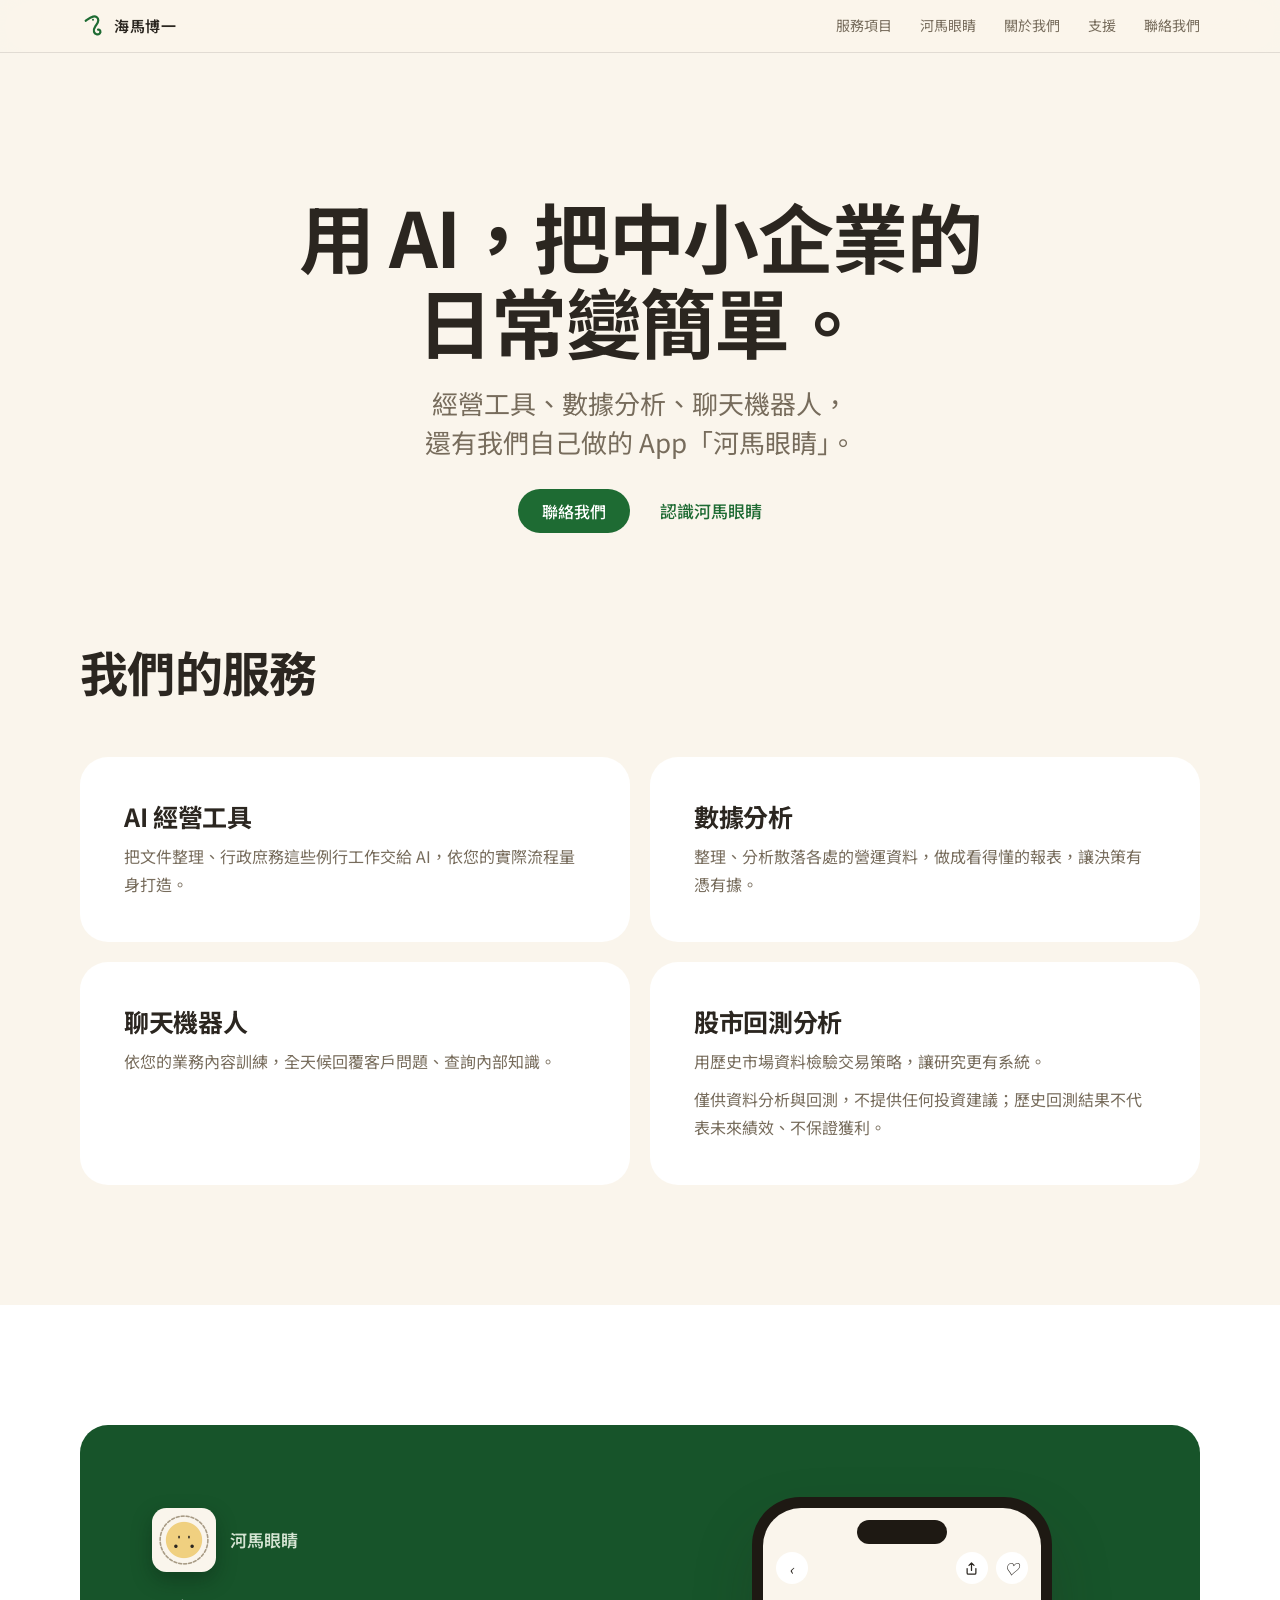
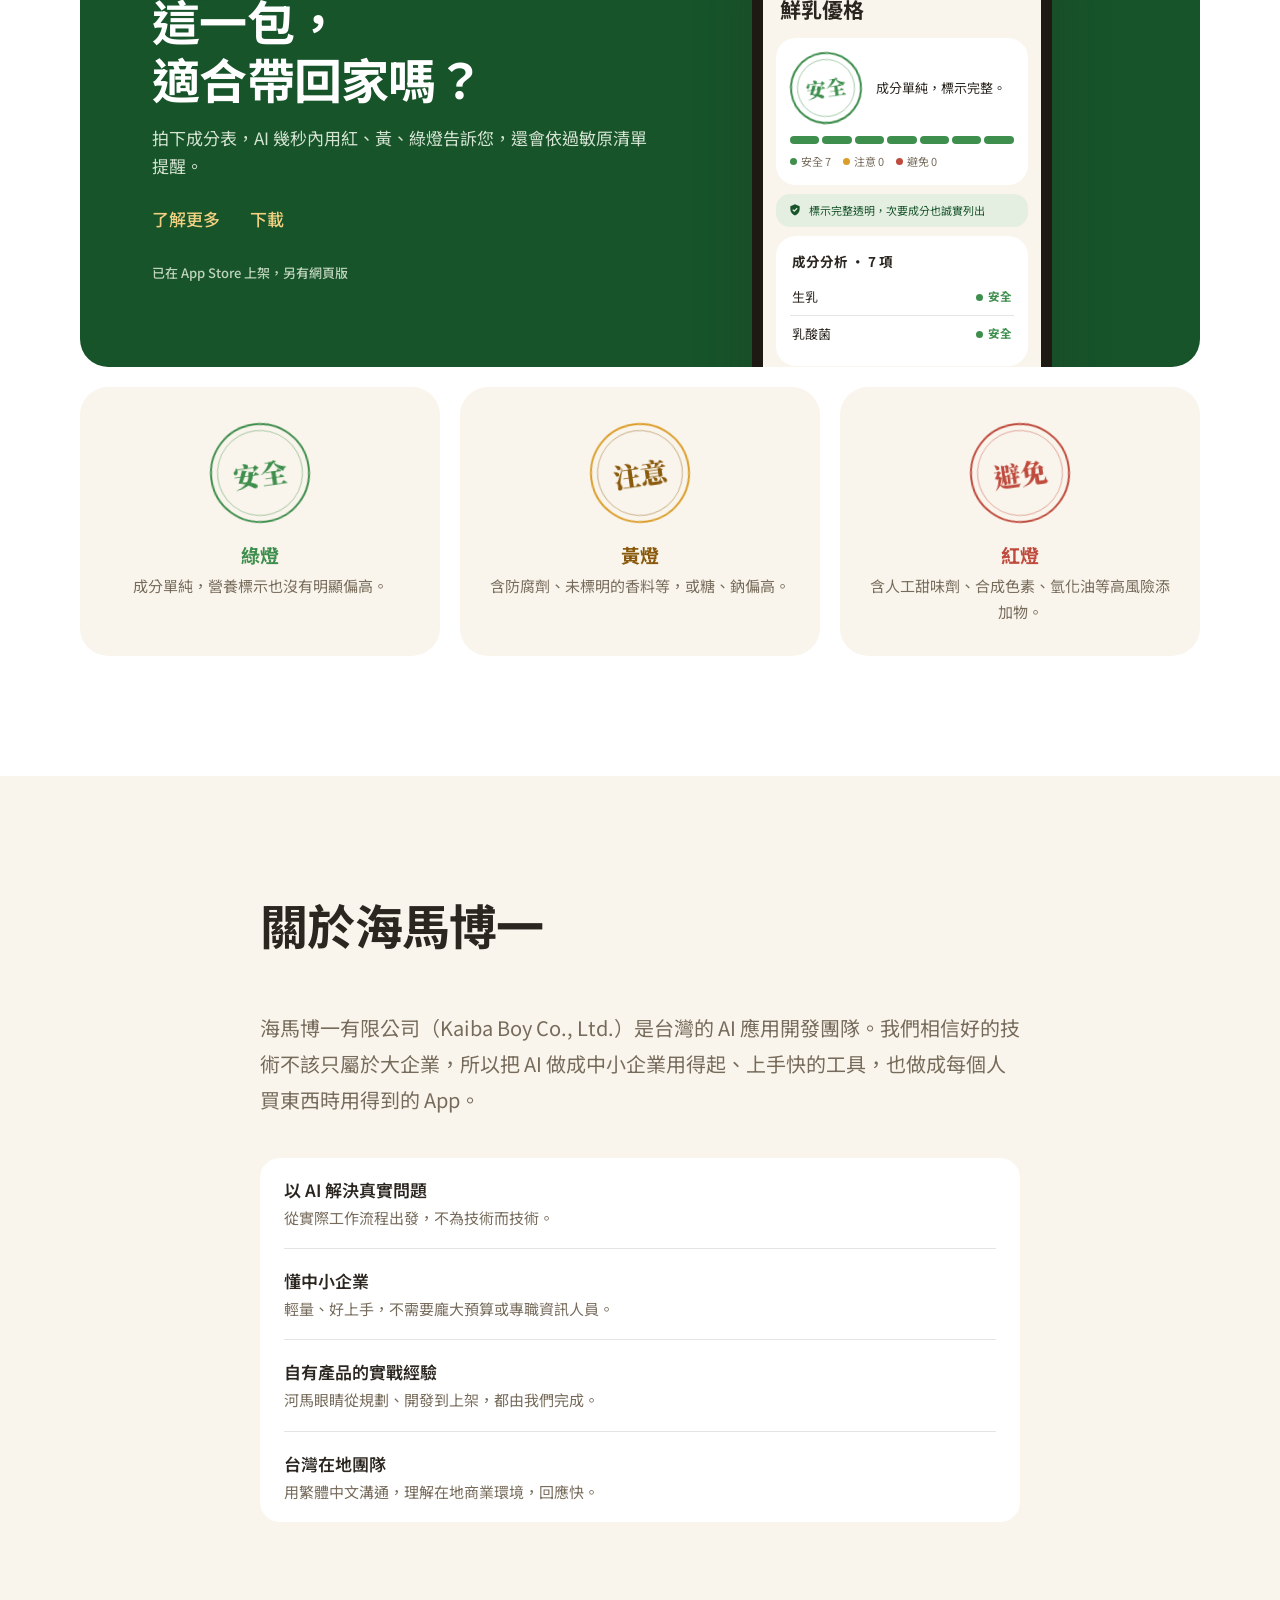
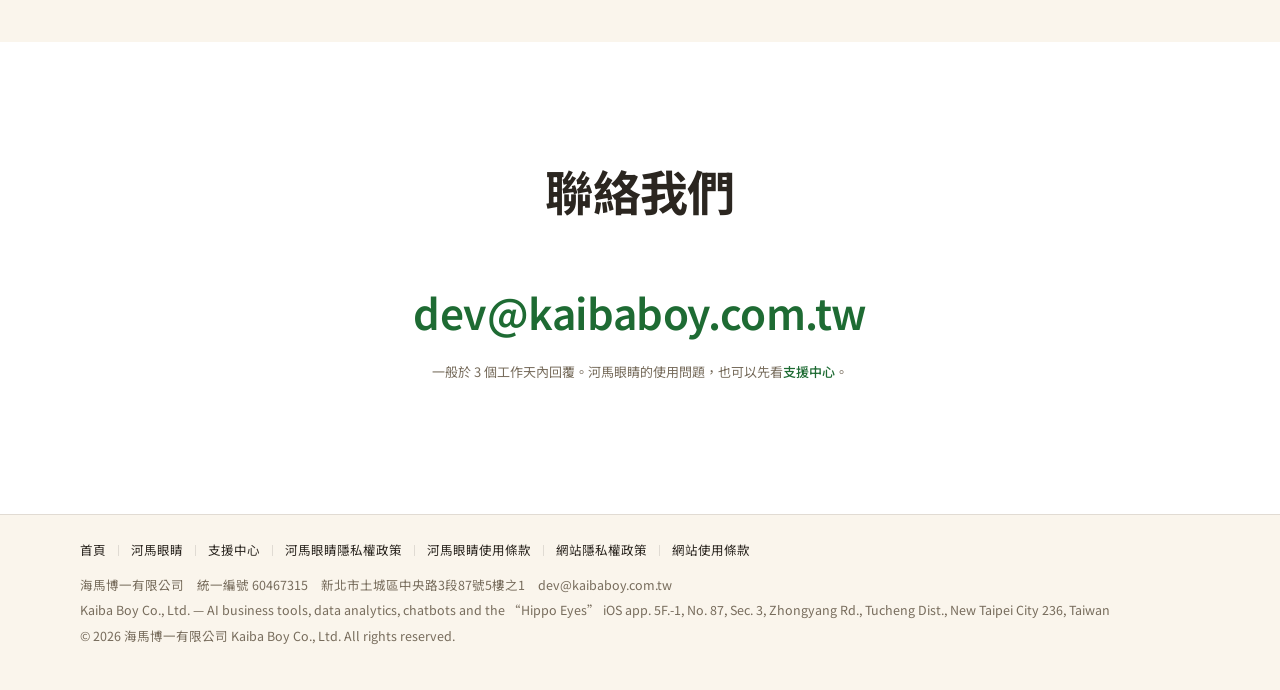
==== commit be0fbe8f: "河馬形象改用真的 App 圖示（iOS 圓角方形），拿掉圓形吉祥物貼紙 - 舊貼紙是 App 載入畫面那顆河馬，網站把它裁圓、加陰影、傾斜 7° 再壓在手機示意圖上，   比例看起來怪、也蓋到示意圖的" ====
--- a/index.html
+++ b/index.html
@@ -105,7 +105,10 @@
     <div class="container">
       <div class="product-tile">
         <div class="product-copy">
-          <p class="product-name">河馬眼睛</p>
+          <div class="product-id">
+            <img class="app-icon" src="/assets/app-icon.png" alt="" width="64" height="64">
+            <p class="product-name">河馬眼睛</p>
+          </div>
           <h2>這一包，<br>適合帶回家嗎？</h2>
           <p>拍下成分表，AI 幾秒內用紅、黃、綠燈告訴您，還會依過敏原清單提醒。</p>
           <div class="actions">
@@ -115,7 +118,6 @@
           <p class="product-status">已在 App Store 上架，另有網頁版</p>
         </div>
         <div class="product-visual">
-          <div class="mascot"><img src="/assets/hippo-mascot.png" alt="陪您看成分的黃色河馬" width="124" height="124" loading="lazy"></div>
           <div class="phone" role="img" aria-label="河馬眼睛 App 掃描結果頁示意：安全印章、風險色帶、成分分析與家人標記">
             <div class="phone-screen">
               <div class="phone-notch"></div>
--- a/assets/css/style.css
+++ b/assets/css/style.css
@@ -200,7 +200,19 @@
   display: flex; justify-content: center;
   margin-top: clamp(48px, 7vw, 80px);
 }
-.hero-visual .mascot { position: absolute; left: calc(50% - 250px); bottom: 70px; }
+
+/* App 圖示（真的 App icon，iOS 圓角方形；取代舊的圓形吉祥物貼紙） */
+.app-icon {
+  display: block;
+  width: 64px; height: 64px;
+  border-radius: 22.5%;
+  box-shadow: 0 0 0 1px rgba(43, 38, 32, 0.06), 0 6px 16px rgba(43, 38, 32, 0.12);
+}
+.app-icon-lg { width: 112px; height: 112px; margin: 0 auto 24px; }
+.product-status-after { margin: 18px 0 0; font-size: 14px; }
+.product-id { display: flex; align-items: center; gap: 14px; margin-bottom: 20px; }
+.product-id .product-name { margin: 0; }
+.product-tile .app-icon { box-shadow: 0 8px 20px rgba(8, 30, 15, 0.35); }
 
 /* ---------- 白色大磚（服務、功能） ---------- */
 .tile-grid {
@@ -241,14 +253,7 @@
   display: flex; justify-content: center; align-items: flex-start;
   height: clamp(380px, 40vw, 470px);
 }
-.product-visual .mascot { position: absolute; left: -24px; bottom: 36px; }
-
-.mascot { width: 124px; z-index: 2; transform: rotate(7deg); }
-.mascot img {
-  display: block; width: 124px; height: 124px; object-fit: cover;
-  border-radius: 50%;
-  box-shadow: 0 14px 30px rgba(16, 46, 40, 0.28);
-}
+
 
 /* ---------- 三種燈號 ---------- */
 .lights {
@@ -579,9 +584,9 @@
 @media (max-width: 960px) {
   .product-tile { grid-template-columns: 1fr; text-align: center; }
   .product-tile .actions { justify-content: center; }
+  .product-id { justify-content: center; }
   .product-copy { padding-bottom: 8px; }
   .product-visual { height: 400px; }
-  .product-visual .mascot { left: calc(50% - 215px); }
   .steps { grid-template-columns: repeat(2, minmax(0, 1fr)); }
 }
 @media (max-width: 760px) {
@@ -592,8 +597,6 @@
   body { font-size: 16px; }
   .steps { grid-template-columns: 1fr; }
   .plans { grid-template-columns: minmax(0, 1fr); }
-  .hero-visual .mascot, .product-visual .mascot { left: 0; width: 92px; bottom: 36px; }
-  .mascot img { width: 92px; height: 92px; }
   .info-list > div { grid-template-columns: 1fr; gap: 2px; }
   .group-list, .faq-list, .info-list { padding: 0 18px; }
   .light-row { padding: 22px 20px; }
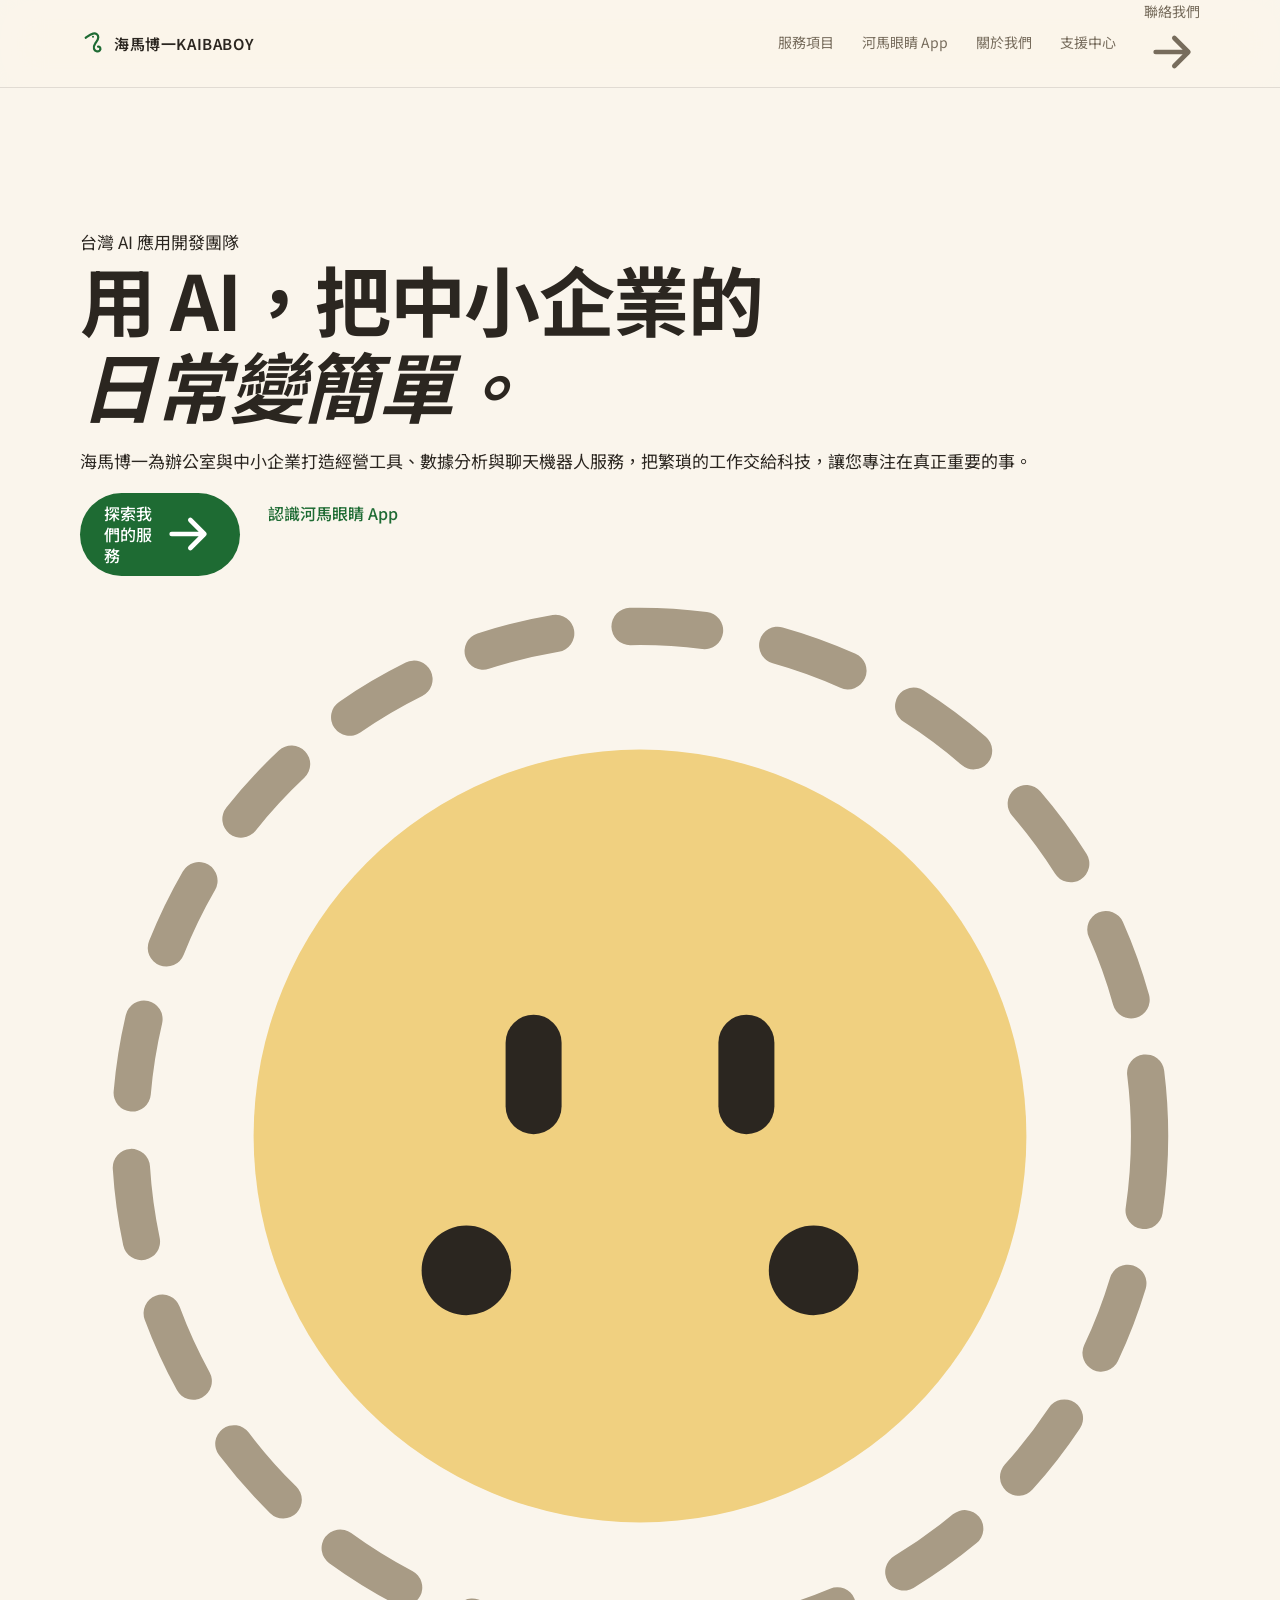
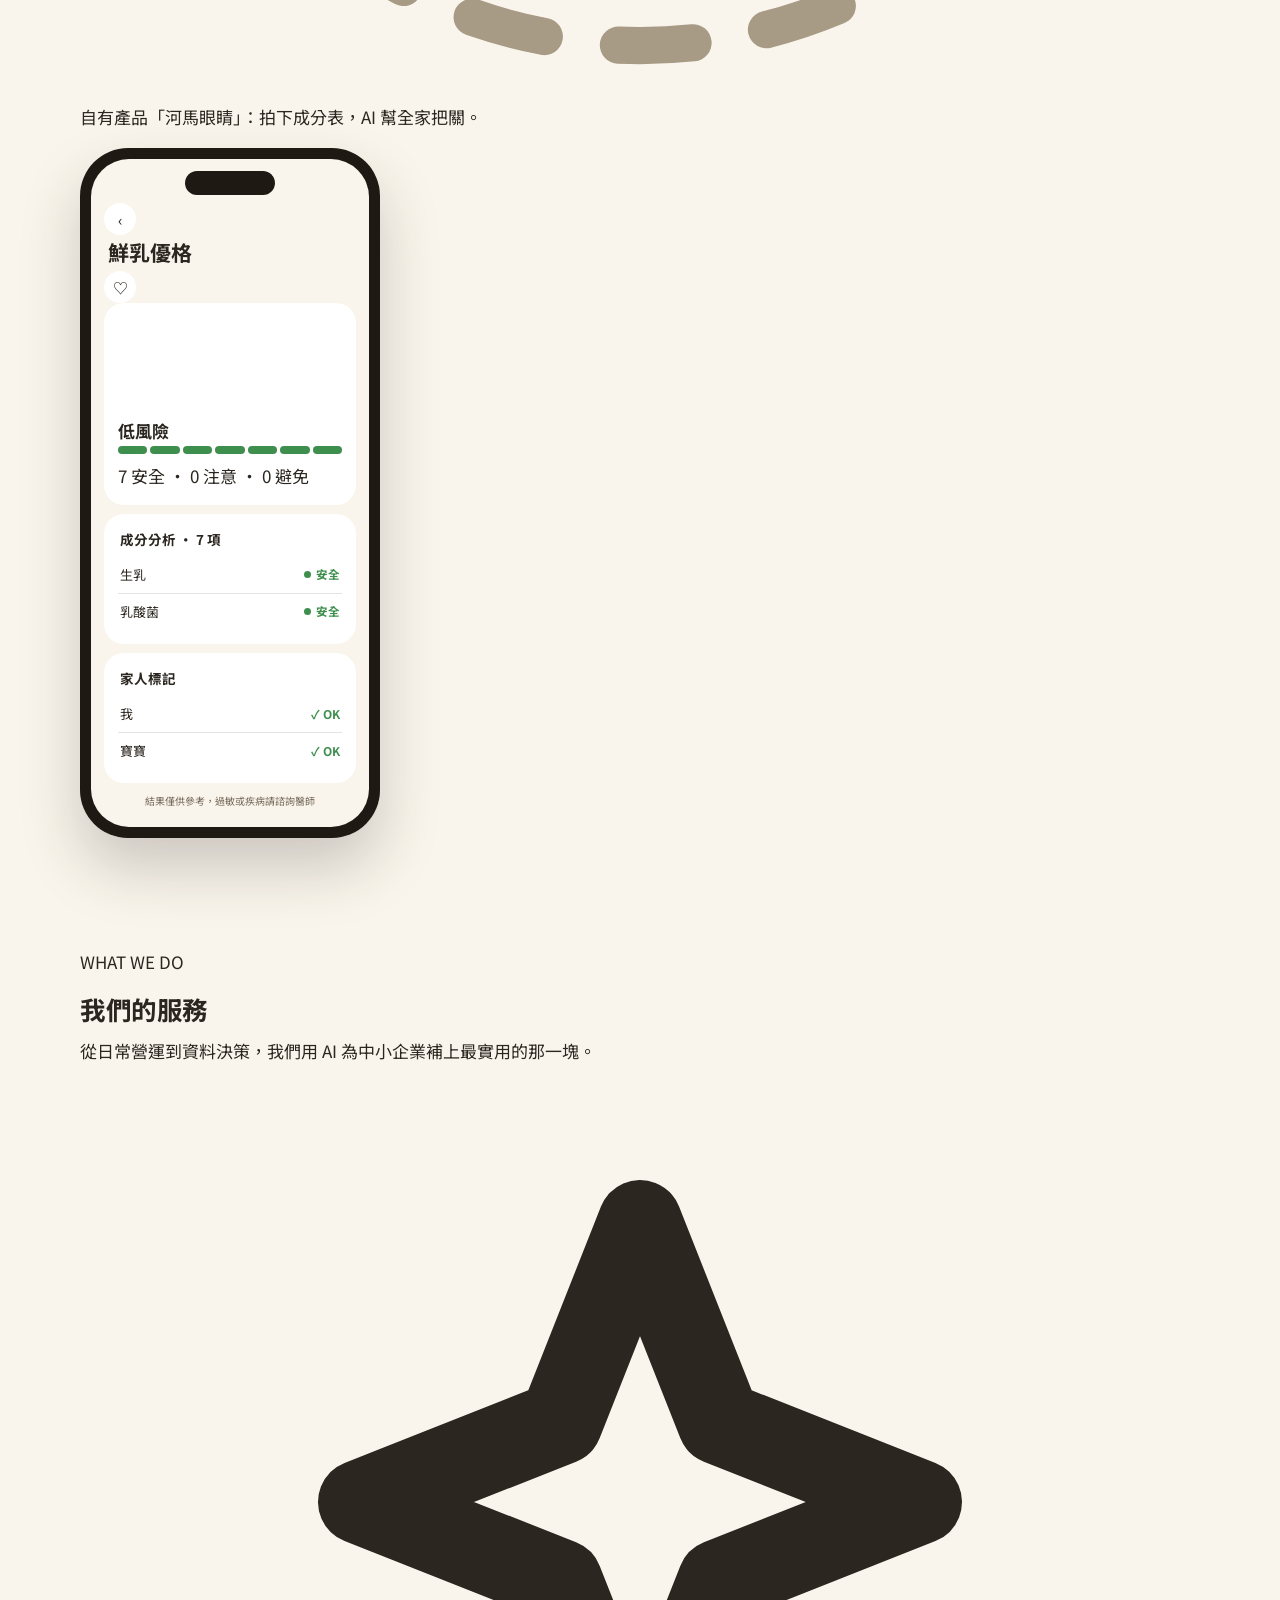
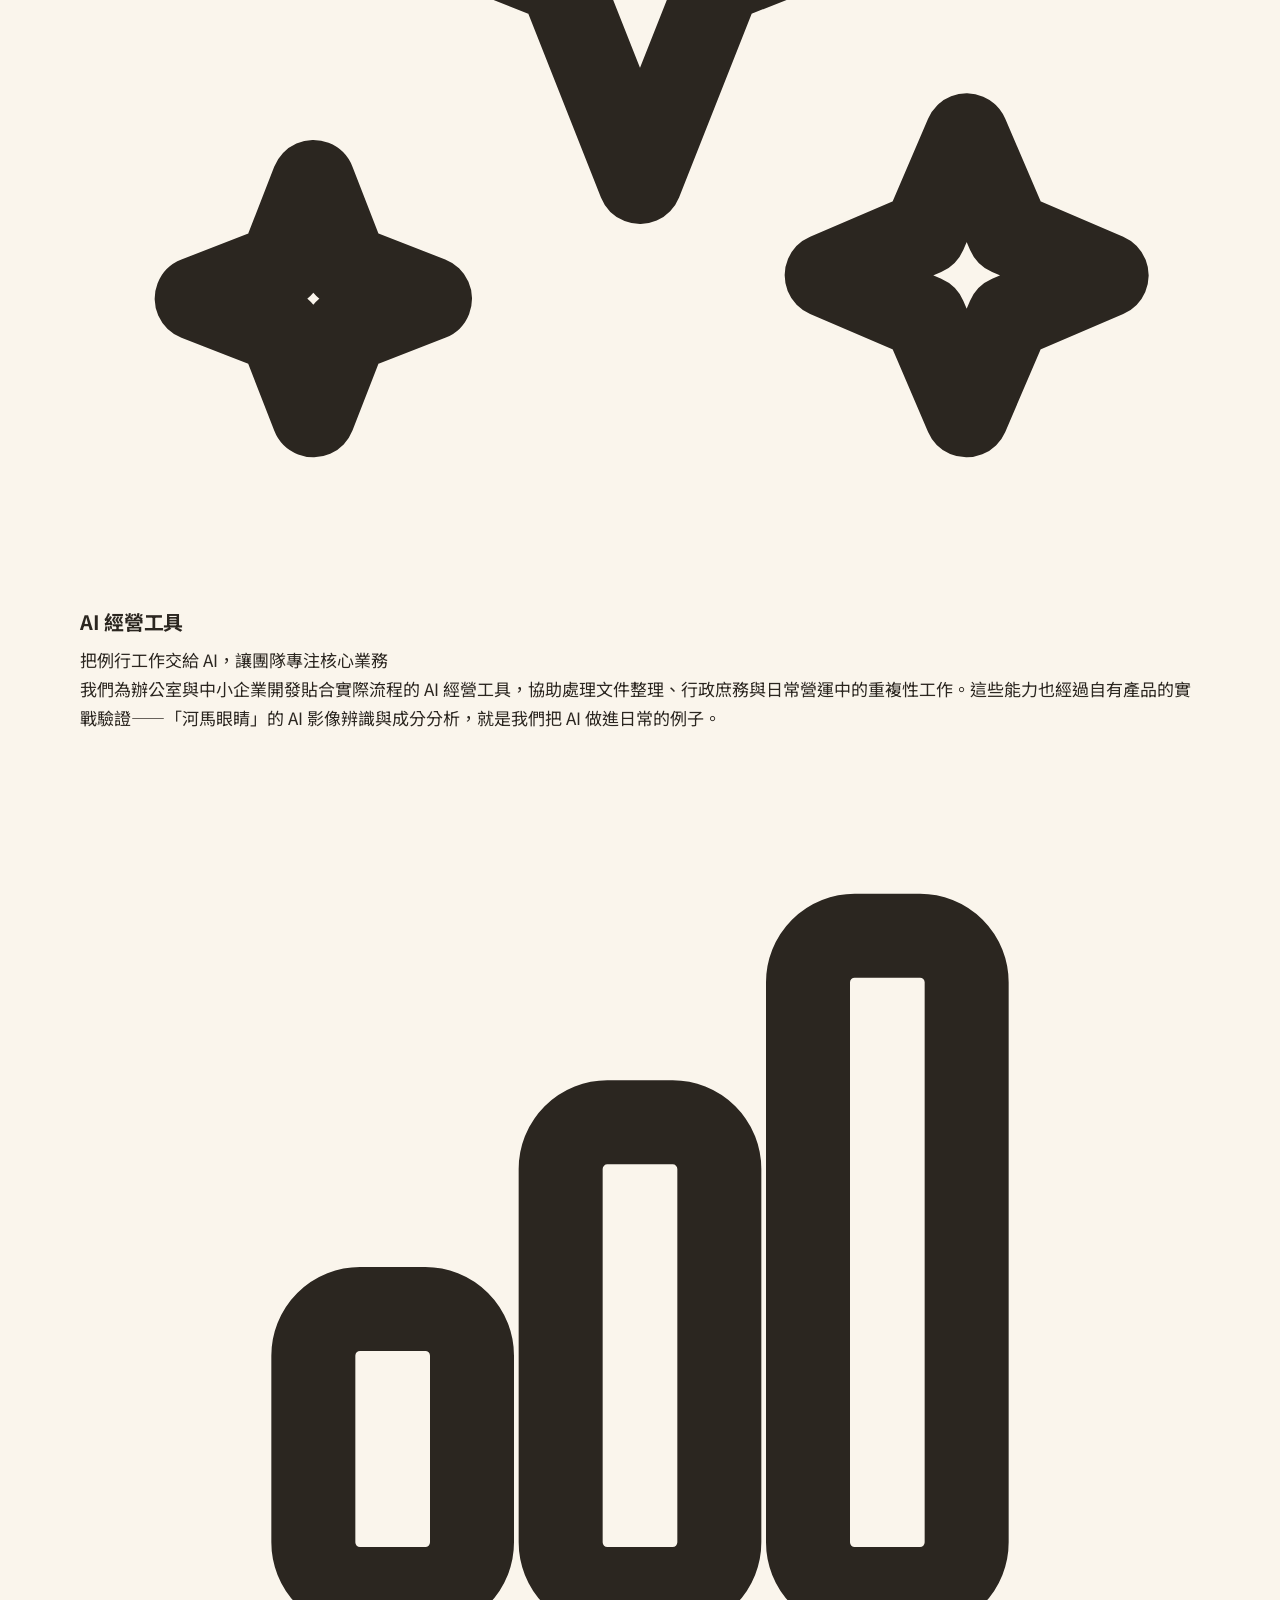
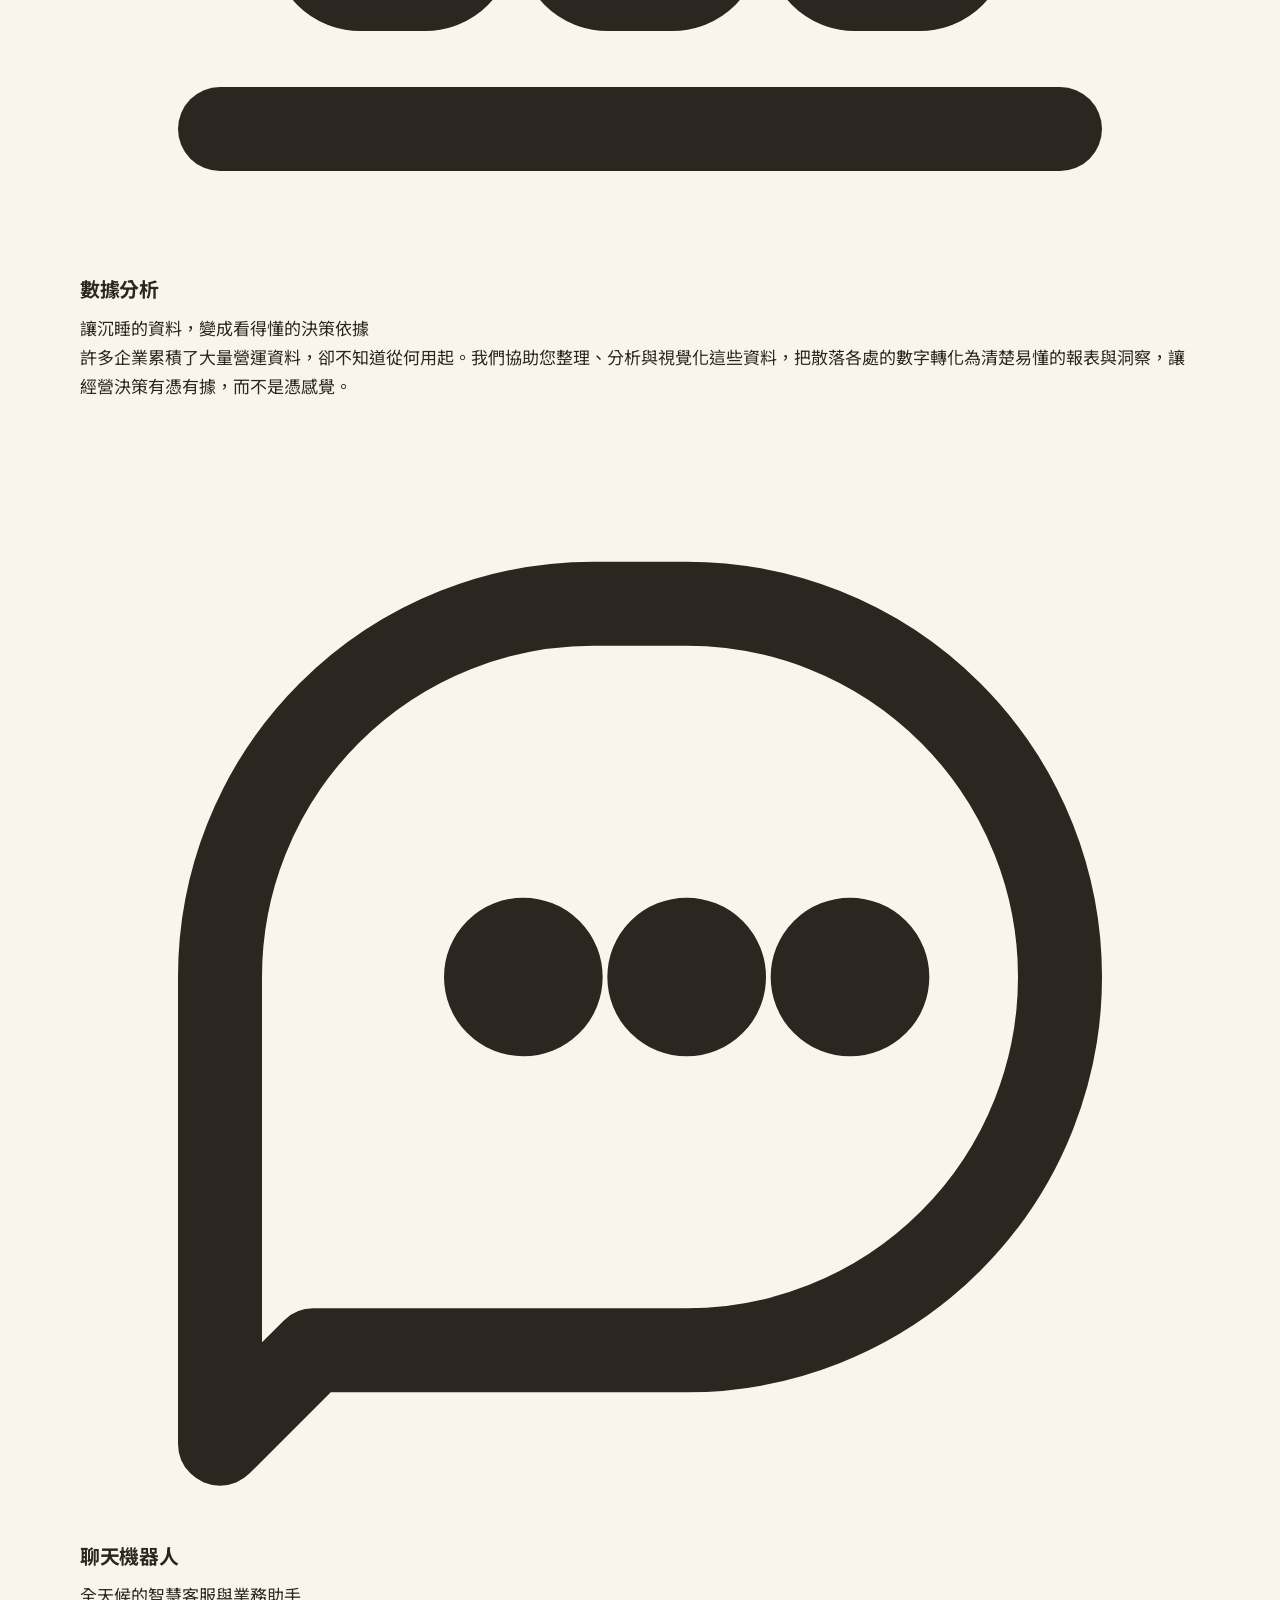
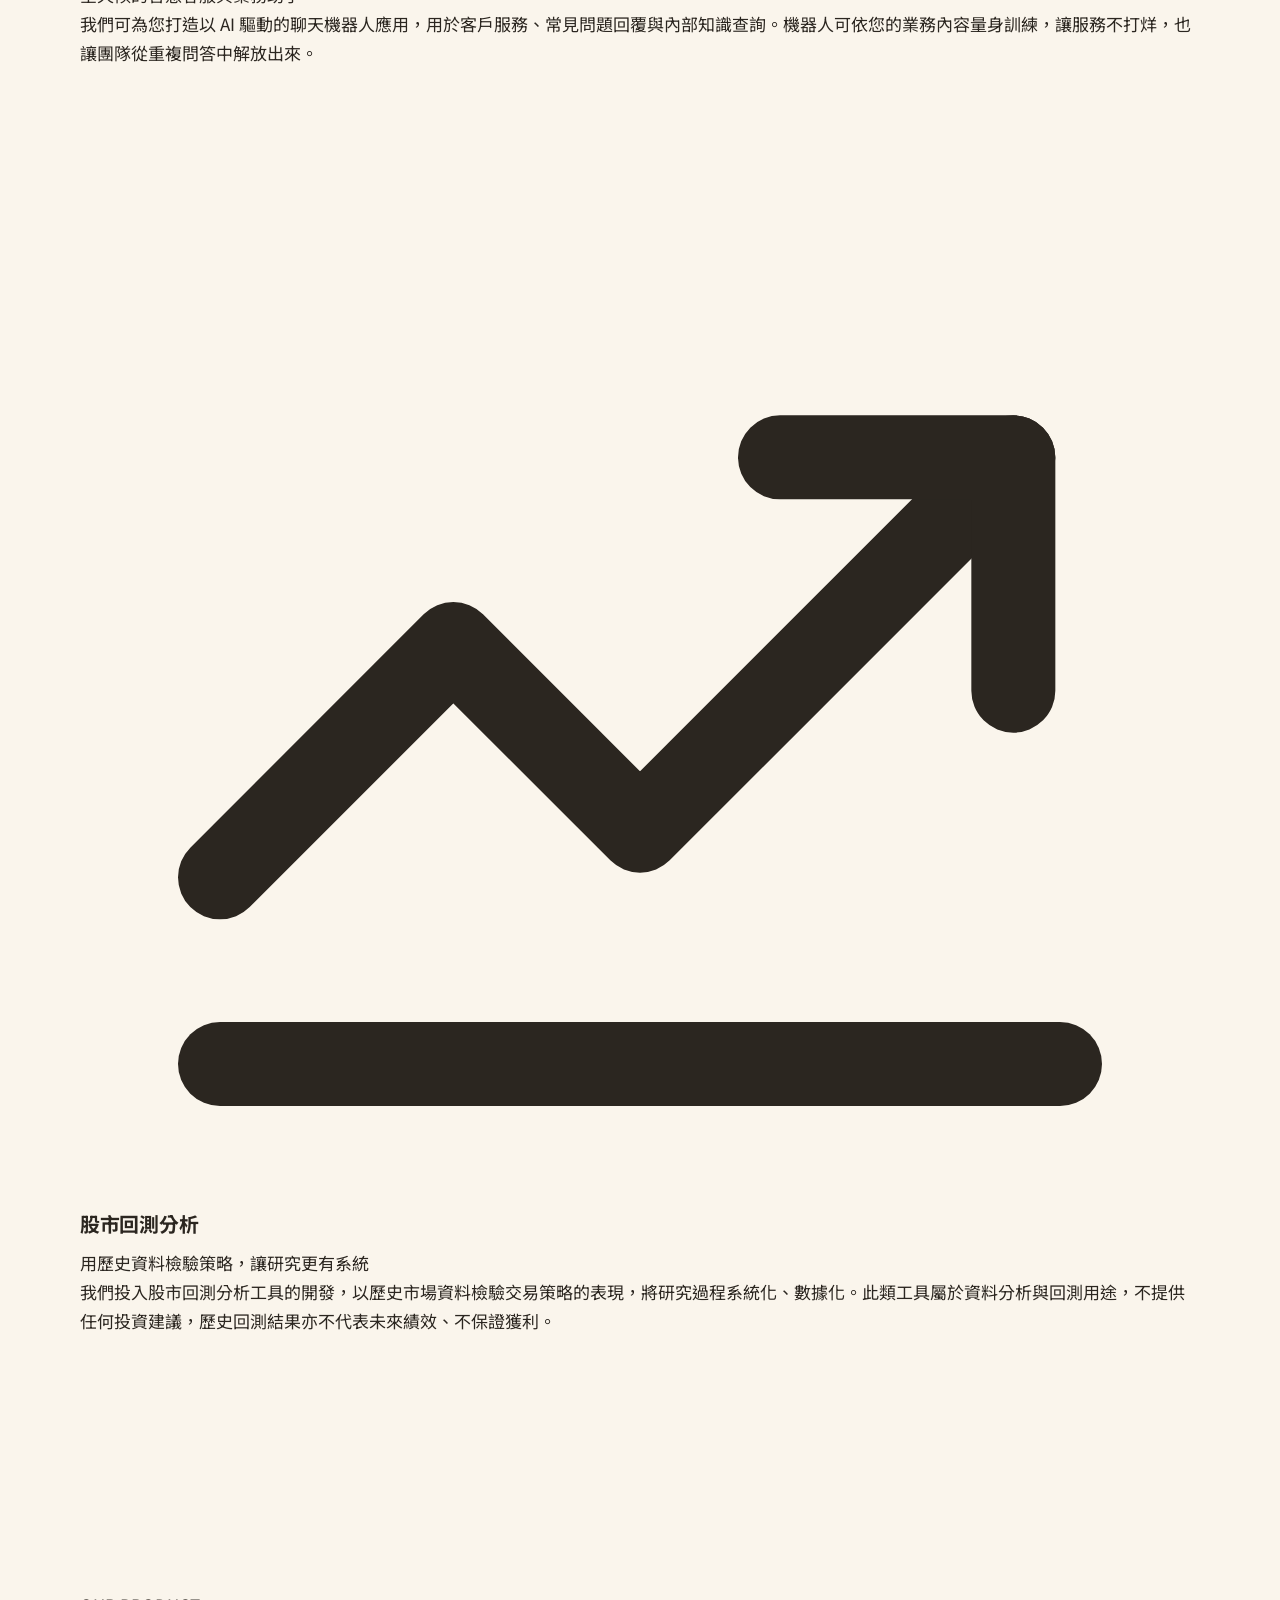
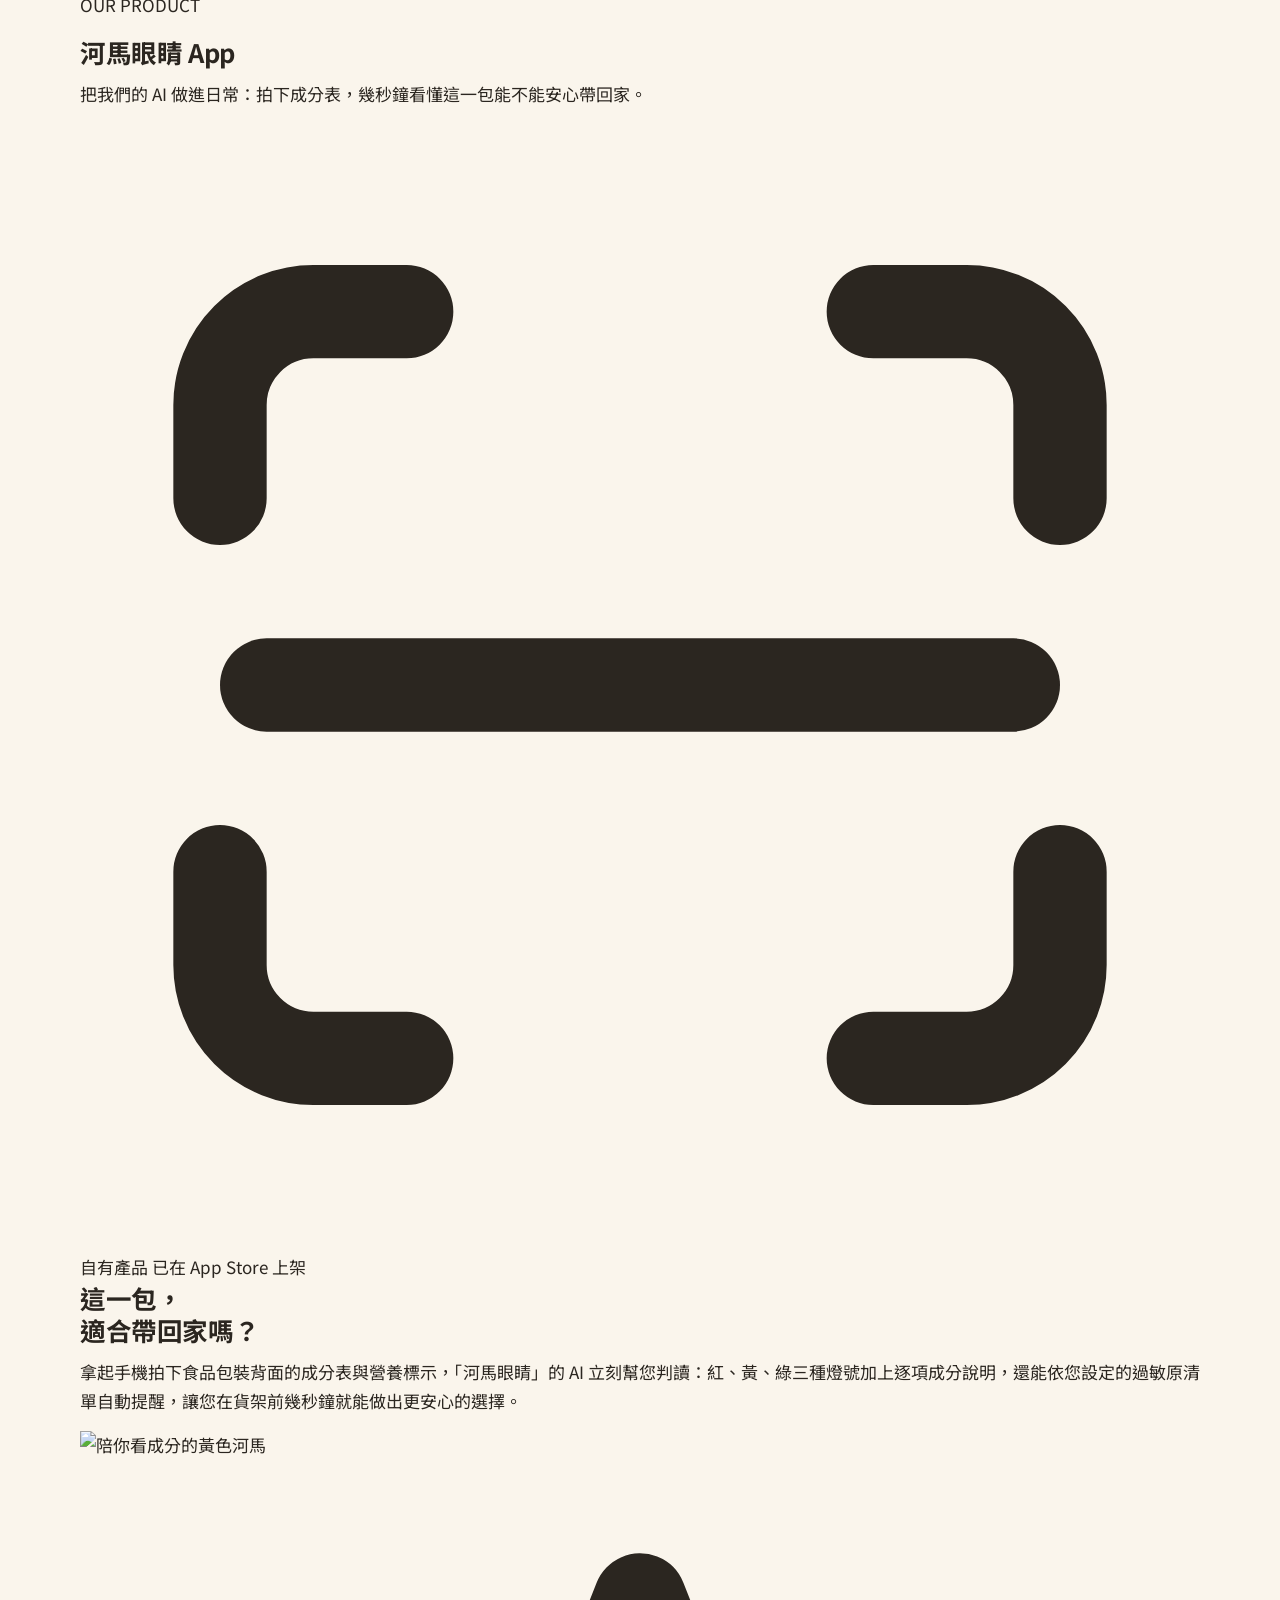
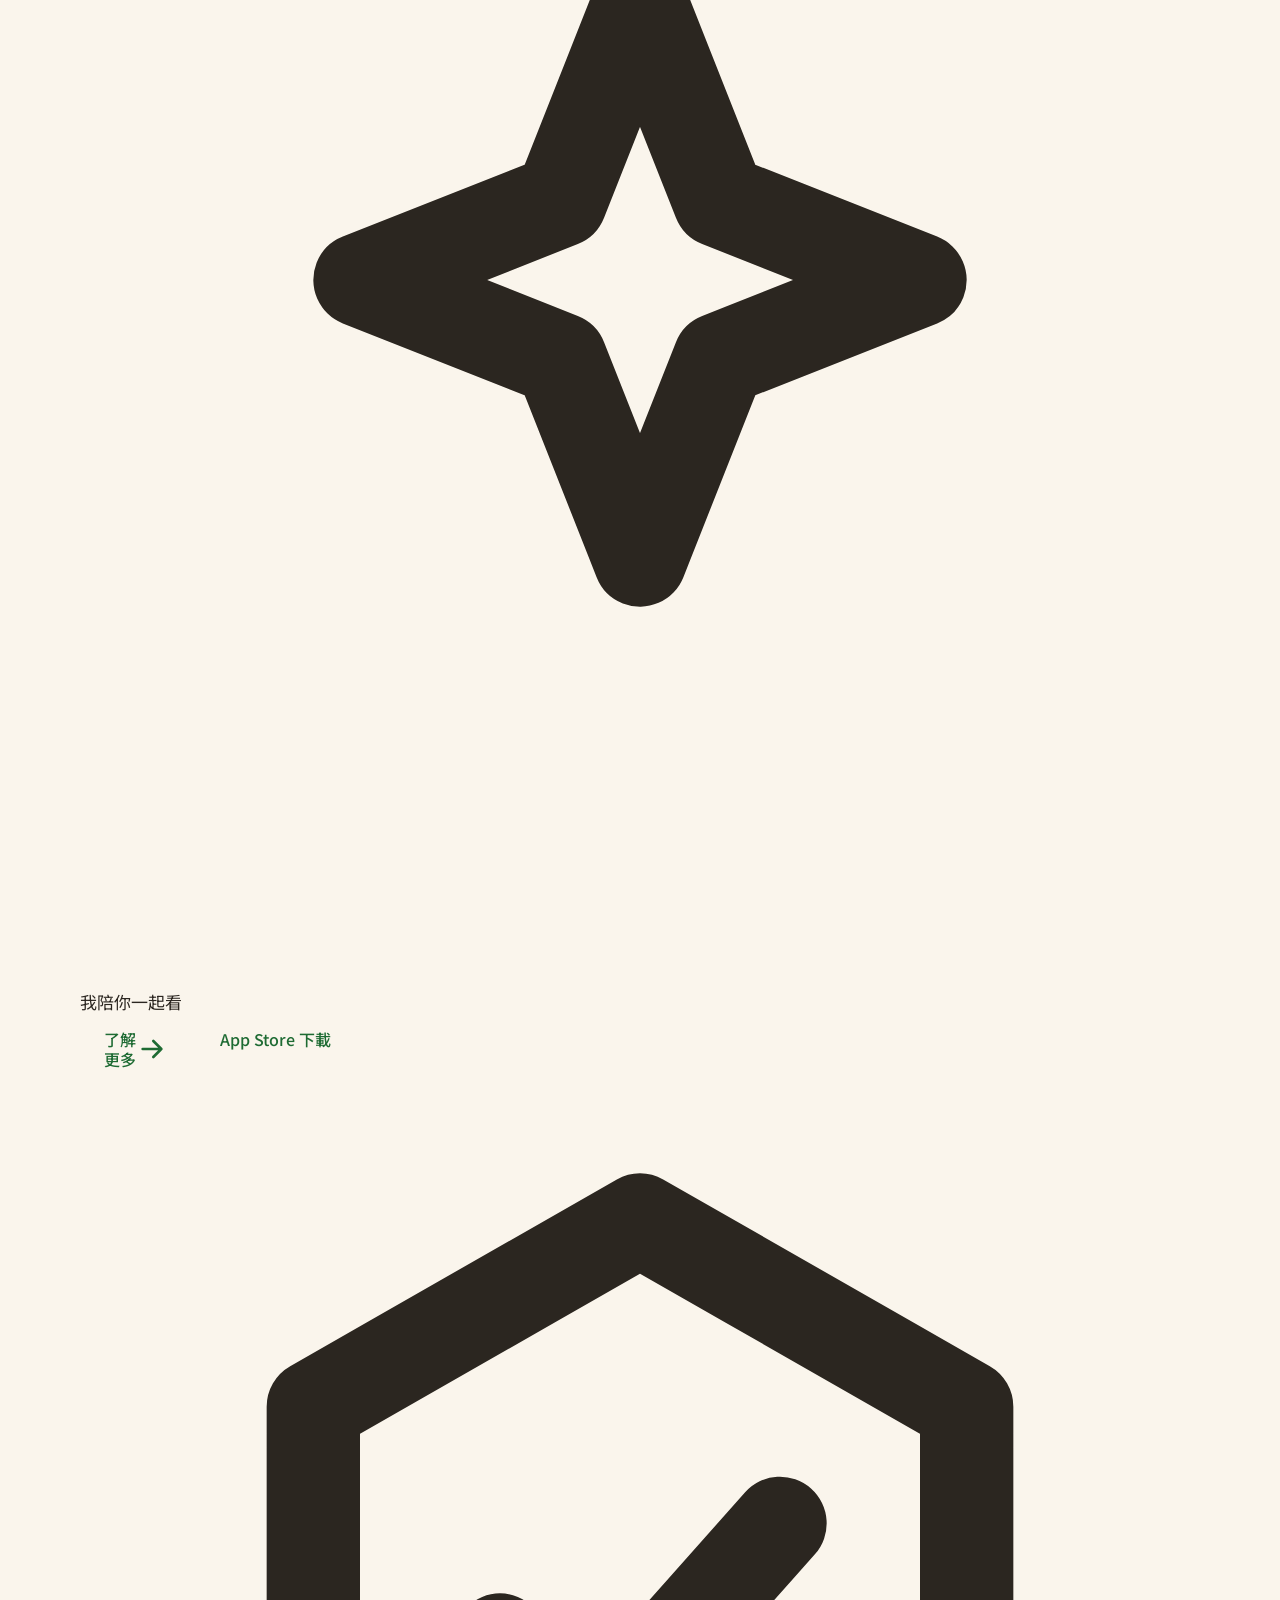
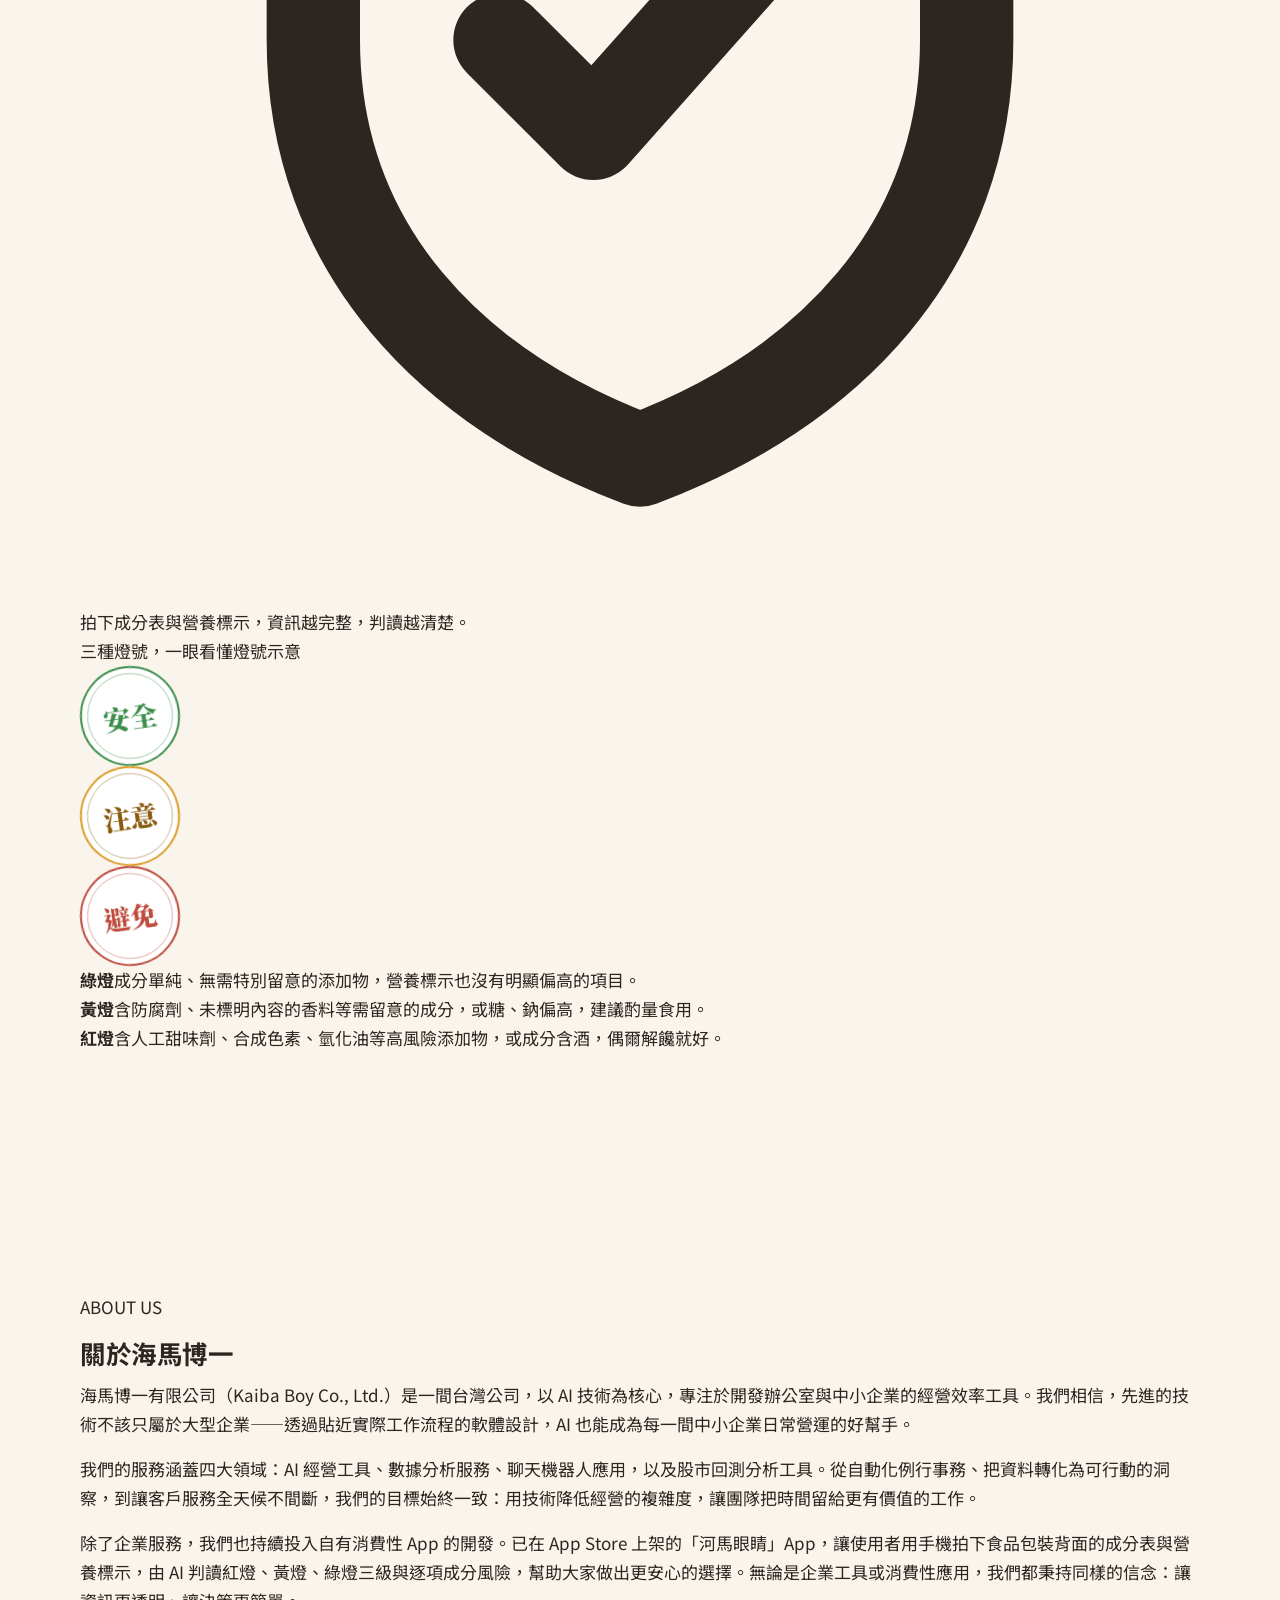
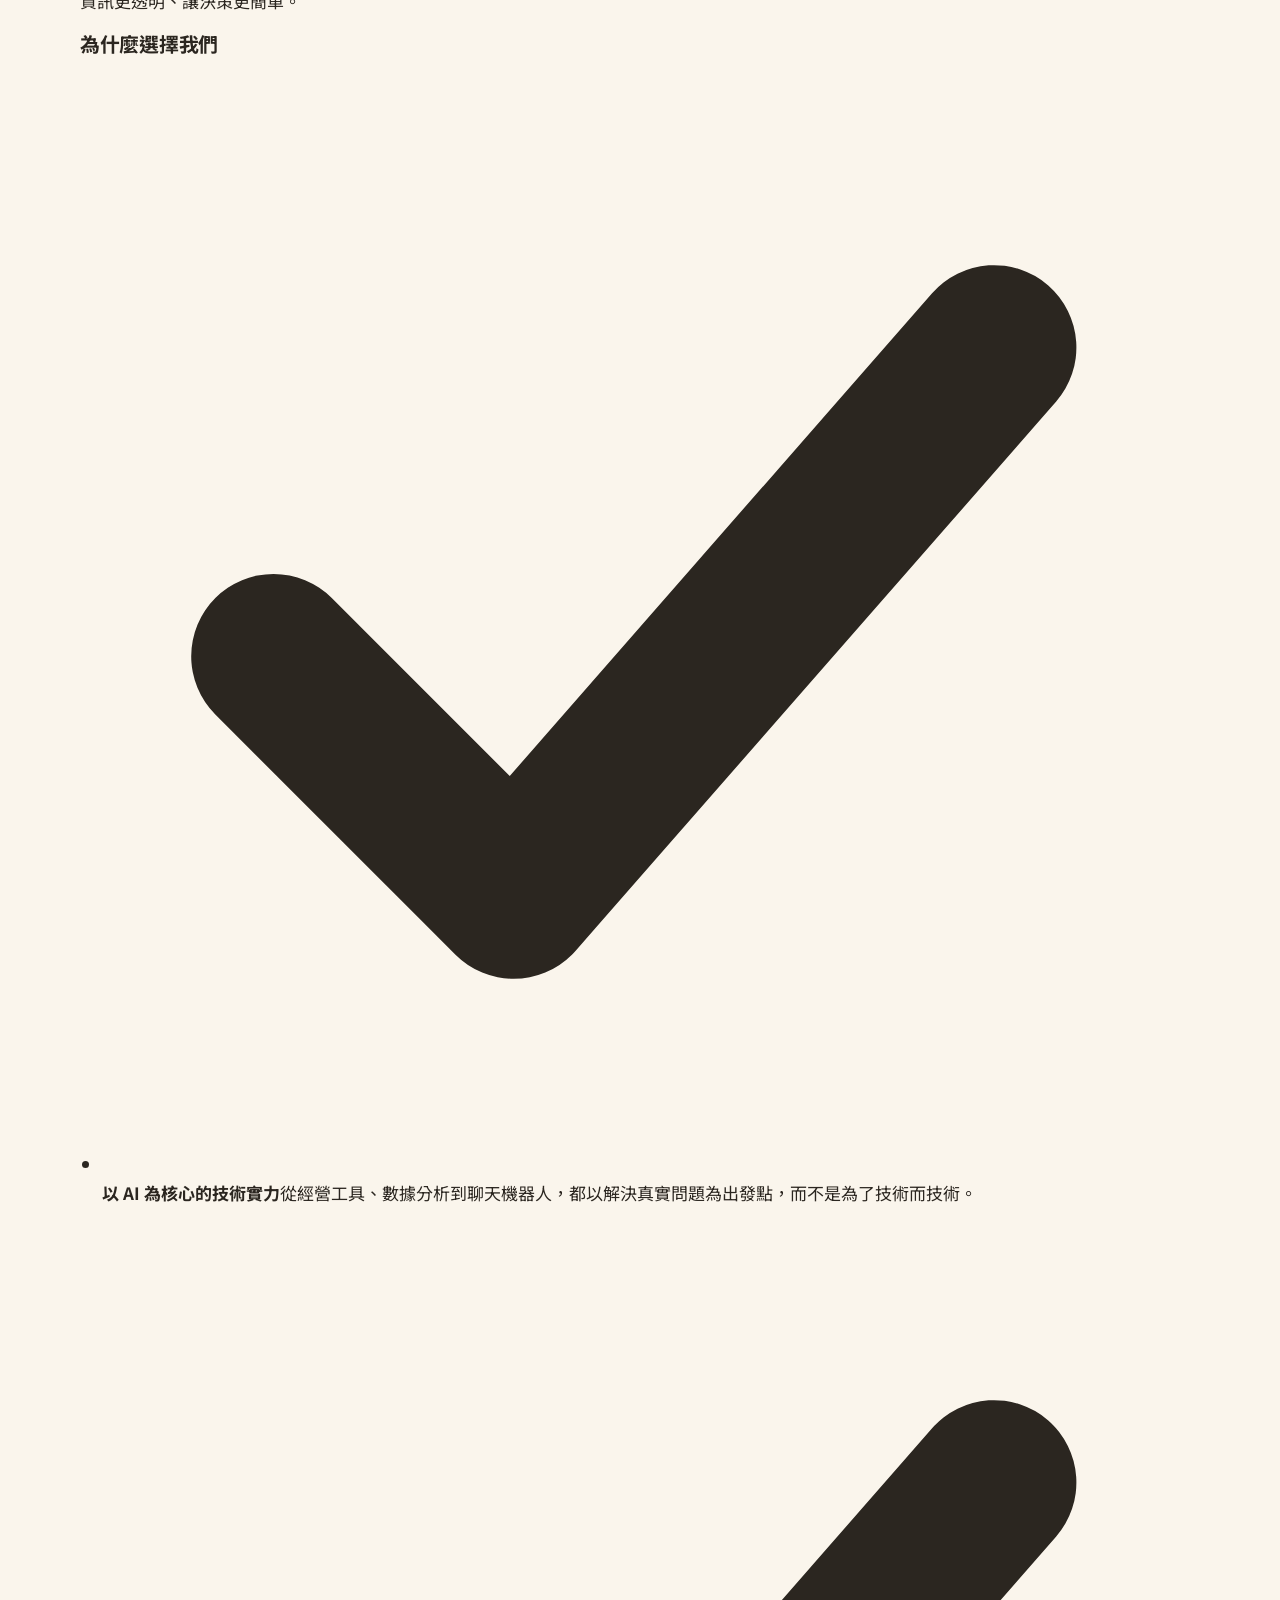
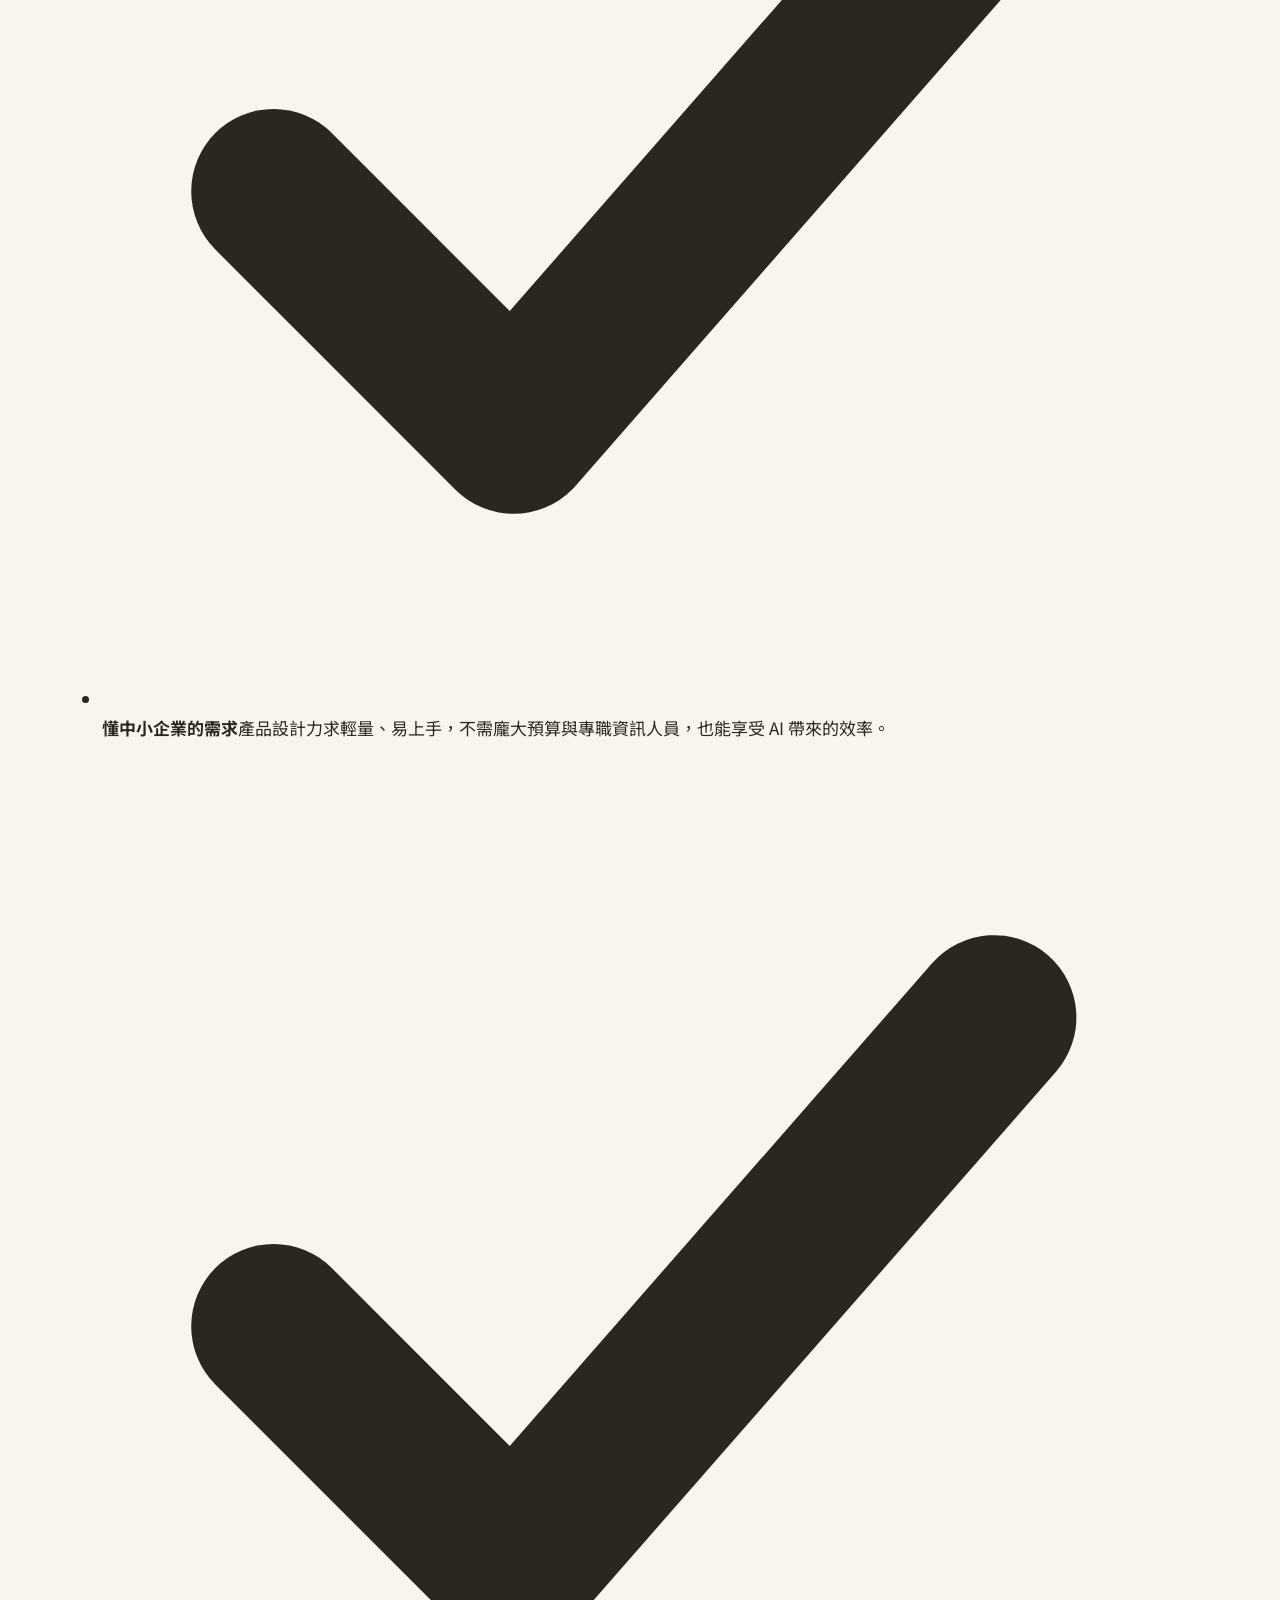
==== commit 41a869c5: "河馬眼睛燈號說明跟上 gemini-scan v217–v219：只要含酒就是紅燈、未標明內容的香料至少黃燈、過敏原含有／同廠分開 - 分級標準（hippo-eyes/#standard）：   - " ====
--- a/index.html
+++ b/index.html
@@ -44,162 +44,268 @@
 </head>
 <body>
 
-<a class="skip-link" href="#main">跳到主要內容</a>
 <header class="site-header">
   <div class="container">
     <a class="brand" href="/">
       <svg class="logo-mark" viewBox="0 0 64 64" xmlns="http://www.w3.org/2000/svg" aria-hidden="true"><g transform="translate(4 1)"><path d="M 10 18 C 16 14, 21 10, 28 8 C 35 6, 41 10, 41 17 C 41 24, 36 28, 33 33 C 30 37.5, 29 41, 30.5 45.5 C 32.5 51.5, 40 54, 44.5 49.5 C 48 45.5, 46 39, 40.5 40" fill="none" stroke="#1E6B33" stroke-width="5.5" stroke-linecap="round"/><circle cx="28" cy="15.5" r="2.5" fill="#1E6B33"/></g></svg>
-      <span class="brand-text">海馬博一</span>
+      <span class="brand-text">海馬博一<span class="brand-en">KAIBABOY</span></span>
     </a>
     <button class="nav-toggle" aria-label="開啟選單" aria-expanded="false">
-      <svg viewBox="0 0 24 24" fill="none" stroke="currentColor" stroke-width="2" stroke-linecap="round"><path d="M4 8h16M4 16h16"/></svg>
+      <svg viewBox="0 0 24 24" fill="none" stroke="currentColor" stroke-width="2" stroke-linecap="round"><path d="M4 7h16M4 12h16M4 17h16"/></svg>
     </button>
     <nav class="site-nav" aria-label="主選單">
       <a href="/#services">服務項目</a>
-      <a href="/hippo-eyes/">河馬眼睛</a>
+      <a href="/hippo-eyes/">河馬眼睛 App</a>
       <a href="/#about">關於我們</a>
-      <a href="/support/">支援</a>
-      <a href="/#contact">聯絡我們</a>
+      <a href="/support/">支援中心</a>
+      <a class="nav-cta" href="/#contact">聯絡我們<svg viewBox="0 0 24 24" fill="none" stroke="currentColor" stroke-width="2" stroke-linecap="round" stroke-linejoin="round" aria-hidden="true"><path d="M5 12h14M13 6l6 6-6 6"/></svg></a>
     </nav>
   </div>
 </header>
 
-<main id="main">
+<main>
+  <!-- Hero -->
   <section class="hero">
-    <div class="container center">
-      <h1>用 AI，把中小企業的<br>日常變簡單。</h1>
-      <p class="lead">經營工具、數據分析、聊天機器人，<br>還有我們自己做的 App「河馬眼睛」。</p>
-      <div class="actions">
-        <a class="btn btn-primary" href="#contact">聯絡我們</a>
-        <a class="link" href="/hippo-eyes/">認識河馬眼睛</a>
-      </div>
-    </div>
-  </section>
-
-  <section class="section" id="services">
-    <div class="container">
-      <h2 class="section-title">我們的服務</h2>
-      <div class="tile-grid">
-        <article class="tile">
-          <h3>AI 經營工具</h3>
-          <p>把文件整理、行政庶務這些例行工作交給 AI，依您的實際流程量身打造。</p>
-        </article>
-        <article class="tile">
-          <h3>數據分析</h3>
-          <p>整理、分析散落各處的營運資料，做成看得懂的報表，讓決策有憑有據。</p>
-        </article>
-        <article class="tile">
-          <h3>聊天機器人</h3>
-          <p>依您的業務內容訓練，全天候回覆客戶問題、查詢內部知識。</p>
-        </article>
-        <article class="tile">
-          <h3>股市回測分析</h3>
-          <p>用歷史市場資料檢驗交易策略，讓研究更有系統。</p>
-          <p class="fine">僅供資料分析與回測，不提供任何投資建議；歷史回測結果不代表未來績效、不保證獲利。</p>
-        </article>
-      </div>
-    </div>
-  </section>
-
-  <section class="section alt" id="hippo">
-    <div class="container">
-      <div class="product-tile">
-        <div class="product-copy">
-          <div class="product-id">
-            <img class="app-icon" src="/assets/app-icon.png" alt="" width="64" height="64">
-            <p class="product-name">河馬眼睛</p>
-          </div>
-          <h2>這一包，<br>適合帶回家嗎？</h2>
-          <p>拍下成分表，AI 幾秒內用紅、黃、綠燈告訴您，還會依過敏原清單提醒。</p>
-          <div class="actions">
-            <a class="link link-light" href="/hippo-eyes/">了解更多</a>
-            <a class="link link-light" href="https://apps.apple.com/app/apple-store/id6789447915?pt=129139566&amp;ct=site-home&amp;mt=8" target="_blank" rel="noopener">下載</a>
-          </div>
-          <p class="product-status">已在 App Store 上架，另有網頁版</p>
-        </div>
-        <div class="product-visual">
-          <div class="phone" role="img" aria-label="河馬眼睛 App 掃描結果頁示意：安全印章、風險色帶、成分分析與家人標記">
+    <div class="container">
+      <div class="hero-grid">
+        <div class="hero-copy">
+          <span class="hero-eyebrow">台灣 AI 應用開發團隊</span>
+          <h1>用 AI，把中小企業的<br><em>日常變簡單。</em></h1>
+          <p class="hero-sub">海馬博一為辦公室與中小企業打造經營工具、數據分析與聊天機器人服務，把繁瑣的工作交給科技，讓您專注在真正重要的事。</p>
+          <div class="hero-actions">
+            <a class="btn btn-primary" href="#services">探索我們的服務<svg viewBox="0 0 24 24" fill="none" stroke="currentColor" stroke-width="2" stroke-linecap="round" stroke-linejoin="round" aria-hidden="true"><path d="M5 12h14M13 6l6 6-6 6"/></svg></a>
+            <a class="btn btn-ghost" href="/hippo-eyes/">認識河馬眼睛 App</a>
+          </div>
+          <p class="hero-proof">
+            <!-- 河馬標記幾何＝App BrandKit.swift 的 HippoMark（以 30pt 渲染值換算到 64 格）：眼是窄膠囊、鼻是圓點且比眼更外側偏下。改這裡前先對照 App。 -->
+            <svg class="logo-hippo" viewBox="0 0 64 64" xmlns="http://www.w3.org/2000/svg" aria-hidden="true"><circle cx="32" cy="32" r="29.12" fill="none" stroke="#A89B85" stroke-width="2.13" stroke-dasharray="4.27 4.27" stroke-linecap="round"/><circle cx="32" cy="32" r="22.08" fill="#F0D080"/><rect x="24.32" y="25.07" width="3.2" height="6.83" rx="1.6" fill="#2B2620"/><rect x="36.48" y="25.07" width="3.2" height="6.83" rx="1.6" fill="#2B2620"/><circle cx="22.08" cy="39.68" r="2.56" fill="#2B2620"/><circle cx="41.92" cy="39.68" r="2.56" fill="#2B2620"/></svg>
+            自有產品「河馬眼睛」：拍下成分表，AI 幫全家把關。
+          </p>
+        </div>
+        <div class="phone-wrap">
+          <div class="phone" role="img" aria-label="河馬眼睛 App 掃描結果頁示意：綠燈檢驗印章、逐項成分風險與家人標記">
             <div class="phone-screen">
               <div class="phone-notch"></div>
-              <div class="mock-nav" aria-hidden="true">
-                <i class="mock-circle">‹</i>
-                <span><i class="mock-circle"><svg viewBox="0 0 24 24" fill="none" stroke="currentColor" stroke-width="2" stroke-linecap="round" stroke-linejoin="round"><path d="M12 3v12M8 7l4-4 4 4"/><path d="M5 12v7a2 2 0 0 0 2 2h10a2 2 0 0 0 2-2v-7"/></svg></i><i class="mock-circle">♡</i></span>
+              <div class="mock-top">
+                <span class="mock-circle" aria-hidden="true">‹</span>
+                <span class="mock-title">鮮乳優格</span>
+                <span class="mock-circle" aria-hidden="true">♡</span>
               </div>
-              <div class="mock-title">鮮乳優格</div>
-              <div class="mock-card">
-                <div class="mock-verdict-row">
-                  <div class="stamp stamp-pop"><b>安全</b></div>
-                  <p class="mock-summary">成分單純，標示完整。</p>
+              <div class="mock-card mock-verdict">
+                <div class="stamp stamp-pop"><b>安全</b></div>
+                <div class="mock-verdict-info">
+                  <strong>低風險</strong>
+                  <div class="risk-band" aria-hidden="true"><i></i><i></i><i></i><i></i><i></i><i></i><i></i></div>
+                  <span class="mock-stats">7 安全 · 0 注意 · 0 避免</span>
                 </div>
-                <div class="risk-band" aria-hidden="true"><i></i><i></i><i></i><i></i><i></i><i></i><i></i></div>
-                <div class="mock-legend"><span>安全 7</span><span class="c">注意 0</span><span class="a">避免 0</span></div>
               </div>
-              <div class="mock-note"><svg viewBox="0 0 24 24" fill="currentColor" aria-hidden="true"><path d="M12 2l8 3.5v5.2c0 5-3.4 9.1-8 10.8-4.6-1.7-8-5.8-8-10.8V5.5L12 2zm-1.2 13.3l5.6-5.6-1.4-1.4-4.2 4.2-2-2-1.4 1.4 3.4 3.4z"/></svg>標示完整透明，次要成分也誠實列出</div>
               <div class="mock-card">
                 <div class="mock-section-title">成分分析 · 7 項</div>
-                <div class="mock-row"><span>生乳</span><em class="chip">安全</em></div>
-                <div class="mock-row"><span>乳酸菌</span><em class="chip">安全</em></div>
+                <div class="mock-row"><span class="mock-name">生乳</span><em class="chip safe">安全</em></div>
+                <div class="mock-row"><span class="mock-name">乳酸菌</span><em class="chip safe">安全</em></div>
               </div>
               <div class="mock-card">
                 <div class="mock-section-title">家人標記</div>
-                <div class="mock-row"><span>我</span><span class="mock-ok">✓ OK</span></div>
-                <div class="mock-row"><span>寶寶</span><span class="mock-ok">✓ OK</span></div>
+                <div class="mock-row"><span class="mock-name">我</span><span class="mock-ok">✓ OK</span></div>
+                <div class="mock-row"><span class="mock-name">寶寶</span><span class="mock-ok">✓ OK</span></div>
               </div>
               <p class="mock-disclaimer">結果僅供參考，過敏或疾病請諮詢醫師</p>
             </div>
           </div>
         </div>
       </div>
-      <div class="lights" role="list" aria-label="河馬眼睛的三種燈號">
-        <div class="light green" role="listitem">
-          <div class="stamp stamp-pop"><b>安全</b></div>
-          <h3>綠燈</h3>
-          <p>成分單純，營養標示也沒有明顯偏高。</p>
-        </div>
-        <div class="light yellow" role="listitem">
-          <div class="stamp caution stamp-pop"><b>注意</b></div>
-          <h3>黃燈</h3>
-          <p>含防腐劑、未標明的香料等，或糖、鈉偏高。</p>
-        </div>
-        <div class="light red" role="listitem">
-          <div class="stamp alert stamp-pop"><b>避免</b></div>
-          <h3>紅燈</h3>
-          <p>含人工甜味劑、合成色素、氫化油等高風險添加物。</p>
-        </div>
-      </div>
-    </div>
-  </section>
-
+    </div>
+  </section>
+
+  <!-- 服務項目 -->
+  <section class="section" id="services">
+    <div class="container">
+      <div class="section-head">
+        <p class="eyebrow">WHAT WE DO</p>
+        <h2>我們的服務</h2>
+        <p>從日常營運到資料決策，我們用 AI 為中小企業補上最實用的那一塊。</p>
+      </div>
+      <div class="card-grid">
+        <div class="card">
+          <div class="card-icon">
+            <svg viewBox="0 0 24 24" fill="none" stroke="currentColor" stroke-width="1.8" stroke-linecap="round" stroke-linejoin="round" aria-hidden="true"><path d="M12 3l1.7 4.3L18 9l-4.3 1.7L12 15l-1.7-4.3L6 9l4.3-1.7L12 3z"/><path d="M19 14l.9 2.1L22 17l-2.1.9L19 20l-.9-2.1L16 17l2.1-.9L19 14z"/><path d="M5 15l.7 1.8L7.5 17.5l-1.8.7L5 20l-.7-1.8L2.5 17.5l1.8-.7L5 15z"/></svg>
+          </div>
+          <h3>AI 經營工具</h3>
+          <div class="card-tagline">把例行工作交給 AI，讓團隊專注核心業務</div>
+          <p>我們為辦公室與中小企業開發貼合實際流程的 AI 經營工具，協助處理文件整理、行政庶務與日常營運中的重複性工作。這些能力也經過自有產品的實戰驗證——「河馬眼睛」的 AI 影像辨識與成分分析，就是我們把 AI 做進日常的例子。</p>
+        </div>
+        <div class="card">
+          <div class="card-icon">
+            <svg viewBox="0 0 24 24" fill="none" stroke="currentColor" stroke-width="1.8" stroke-linecap="round" stroke-linejoin="round" aria-hidden="true"><path d="M3 21h18"/><rect x="5" y="12" width="3.4" height="6" rx="1"/><rect x="10.3" y="8" width="3.4" height="10" rx="1"/><rect x="15.6" y="4" width="3.4" height="14" rx="1"/></svg>
+          </div>
+          <h3>數據分析</h3>
+          <div class="card-tagline">讓沉睡的資料，變成看得懂的決策依據</div>
+          <p>許多企業累積了大量營運資料，卻不知道從何用起。我們協助您整理、分析與視覺化這些資料，把散落各處的數字轉化為清楚易懂的報表與洞察，讓經營決策有憑有據，而不是憑感覺。</p>
+        </div>
+        <div class="card">
+          <div class="card-icon">
+            <svg viewBox="0 0 24 24" fill="none" stroke="currentColor" stroke-width="1.8" stroke-linecap="round" stroke-linejoin="round" aria-hidden="true"><path d="M21 12a8 8 0 0 1-8 8H5l-2 2V12a8 8 0 0 1 8-8h2a8 8 0 0 1 8 8z"/><circle cx="9.5" cy="12" r="0.8" fill="currentColor"/><circle cx="13" cy="12" r="0.8" fill="currentColor"/><circle cx="16.5" cy="12" r="0.8" fill="currentColor"/></svg>
+          </div>
+          <h3>聊天機器人</h3>
+          <div class="card-tagline">全天候的智慧客服與業務助手</div>
+          <p>我們可為您打造以 AI 驅動的聊天機器人應用，用於客戶服務、常見問題回覆與內部知識查詢。機器人可依您的業務內容量身訓練，讓服務不打烊，也讓團隊從重複問答中解放出來。</p>
+        </div>
+        <div class="card">
+          <div class="card-icon">
+            <svg viewBox="0 0 24 24" fill="none" stroke="currentColor" stroke-width="1.8" stroke-linecap="round" stroke-linejoin="round" aria-hidden="true"><path d="M3 17l5-5 4 4 8-8"/><path d="M15 8h5v5"/><path d="M3 21h18"/></svg>
+          </div>
+          <h3>股市回測分析</h3>
+          <div class="card-tagline">用歷史資料檢驗策略，讓研究更有系統</div>
+          <p>我們投入股市回測分析工具的開發，以歷史市場資料檢驗交易策略的表現，將研究過程系統化、數據化。此類工具屬於資料分析與回測用途，不提供任何投資建議，歷史回測結果亦不代表未來績效、不保證獲利。</p>
+        </div>
+      </div>
+    </div>
+  </section>
+
+  <!-- 河馬眼睛 -->
+  <section class="section section-alt" id="hippo">
+    <div class="container">
+      <div class="section-head">
+        <p class="eyebrow">OUR PRODUCT</p>
+        <h2>河馬眼睛 App</h2>
+        <p>把我們的 AI 做進日常：拍下成分表，幾秒鐘看懂這一包能不能安心帶回家。</p>
+      </div>
+      <div class="app-feature">
+        <div class="app-card">
+          <div class="app-card-top">
+            <span><svg viewBox="0 0 24 24" fill="none" stroke="currentColor" stroke-width="2" stroke-linecap="round" stroke-linejoin="round" aria-hidden="true"><path d="M3 8V6a2 2 0 0 1 2-2h2M17 4h2a2 2 0 0 1 2 2v2M21 16v2a2 2 0 0 1-2 2h-2M7 20H5a2 2 0 0 1-2-2v-2"/><path d="M4 12h16"/></svg> 自有產品</span>
+            <span class="outline-pill">已在 App Store 上架</span>
+          </div>
+          <div class="app-card-body">
+            <div>
+              <h2>這一包，<br>適合帶回家嗎？</h2>
+              <p class="app-desc">拿起手機拍下食品包裝背面的成分表與營養標示，「河馬眼睛」的 AI 立刻幫您判讀：紅、黃、綠三種燈號加上逐項成分說明，還能依您設定的過敏原清單自動提醒，讓您在貨架前幾秒鐘就能做出更安心的選擇。</p>
+            </div>
+            <div class="mascot">
+              <img src="/assets/hippo-mascot.png" alt="陪你看成分的黃色河馬" width="150" height="150" loading="lazy">
+              <span><svg viewBox="0 0 24 24" fill="none" stroke="currentColor" stroke-width="2" stroke-linecap="round" stroke-linejoin="round" aria-hidden="true"><path d="M12 3l1.7 4.3L18 9l-4.3 1.7L12 15l-1.7-4.3L6 9l4.3-1.7L12 3z"/></svg> 我陪你一起看</span>
+            </div>
+          </div>
+          <div class="app-card-actions">
+            <a class="btn btn-honey" href="/hippo-eyes/">了解更多<svg viewBox="0 0 24 24" fill="none" stroke="currentColor" stroke-width="2" stroke-linecap="round" stroke-linejoin="round" aria-hidden="true"><path d="M5 12h14M13 6l6 6-6 6"/></svg></a>
+            <a class="btn btn-outline-light" href="https://apps.apple.com/app/apple-store/id6789447915?pt=129139566&ct=site-home&mt=8" target="_blank" rel="noopener">App Store 下載</a>
+          </div>
+          <div class="app-card-foot">
+            <svg viewBox="0 0 24 24" fill="none" stroke="currentColor" stroke-width="2" stroke-linecap="round" stroke-linejoin="round" aria-hidden="true"><path d="M12 3l7 4v5c0 4.5-3 7.5-7 9-4-1.5-7-4.5-7-9V7l7-4z"/><path d="M9 12l2 2 4-4.5"/></svg>
+            <span>拍下成分表與營養標示，資訊越完整，判讀越清楚。</span>
+          </div>
+        </div>
+        <div class="app-result">
+          <div class="app-result-head"><span>三種燈號，一眼看懂</span><span class="demo-label">燈號示意</span></div>
+          <div class="stamp-trio" role="img" aria-label="河馬眼睛的三種檢驗印章：綠燈安全、黃燈注意、紅燈避免">
+            <div class="stamp stamp-pop"><b>安全</b></div>
+            <div class="stamp caution stamp-pop"><b>注意</b></div>
+            <div class="stamp alert stamp-pop"><b>避免</b></div>
+          </div>
+          <div class="traffic-pills">
+            <div class="traffic-pill green">
+              <span class="dot" aria-hidden="true"></span>
+              <div><strong>綠燈</strong><span>成分單純、無需特別留意的添加物，營養標示也沒有明顯偏高的項目。</span></div>
+            </div>
+            <div class="traffic-pill yellow">
+              <span class="dot" aria-hidden="true"></span>
+              <div><strong>黃燈</strong><span>含防腐劑、未標明內容的香料等需留意的成分，或糖、鈉偏高，建議酌量食用。</span></div>
+            </div>
+            <div class="traffic-pill red">
+              <span class="dot" aria-hidden="true"></span>
+              <div><strong>紅燈</strong><span>含人工甜味劑、合成色素、氫化油等高風險添加物，或成分含酒，偶爾解饞就好。</span></div>
+            </div>
+          </div>
+        </div>
+      </div>
+    </div>
+  </section>
+
+  <!-- 關於我們 -->
   <section class="section" id="about">
-    <div class="container narrow">
-      <h2 class="section-title">關於海馬博一</h2>
-      <p class="body-lg">海馬博一有限公司（Kaiba Boy Co., Ltd.）是台灣的 AI 應用開發團隊。我們相信好的技術不該只屬於大企業，所以把 AI 做成中小企業用得起、上手快的工具，也做成每個人買東西時用得到的 App。</p>
-      <ul class="group-list">
-        <li><strong>以 AI 解決真實問題</strong><span>從實際工作流程出發，不為技術而技術。</span></li>
-        <li><strong>懂中小企業</strong><span>輕量、好上手，不需要龐大預算或專職資訊人員。</span></li>
-        <li><strong>自有產品的實戰經驗</strong><span>河馬眼睛從規劃、開發到上架，都由我們完成。</span></li>
-        <li><strong>台灣在地團隊</strong><span>用繁體中文溝通，理解在地商業環境，回應快。</span></li>
-      </ul>
-    </div>
-  </section>
-
-  <section class="section alt" id="contact">
-    <div class="container narrow center">
-      <h2 class="section-title">聯絡我們</h2>
-      <a class="email-xl" href="mailto:dev@kaibaboy.com.tw">dev@kaibaboy.com.tw</a>
-      <p class="fine">一般於 3 個工作天內回覆。河馬眼睛的使用問題，也可以先看<a href="/support/">支援中心</a>。</p>
+    <div class="container">
+      <div class="about-grid">
+        <div class="about-body">
+          <p class="eyebrow">ABOUT US</p>
+          <h2>關於海馬博一</h2>
+          <p>海馬博一有限公司（Kaiba Boy Co., Ltd.）是一間台灣公司，以 AI 技術為核心，專注於開發辦公室與中小企業的經營效率工具。我們相信，先進的技術不該只屬於大型企業——透過貼近實際工作流程的軟體設計，AI 也能成為每一間中小企業日常營運的好幫手。</p>
+          <p>我們的服務涵蓋四大領域：AI 經營工具、數據分析服務、聊天機器人應用，以及股市回測分析工具。從自動化例行事務、把資料轉化為可行動的洞察，到讓客戶服務全天候不間斷，我們的目標始終一致：用技術降低經營的複雜度，讓團隊把時間留給更有價值的工作。</p>
+          <p>除了企業服務，我們也持續投入自有消費性 App 的開發。已在 App Store 上架的「河馬眼睛」App，讓使用者用手機拍下食品包裝背面的成分表與營養標示，由 AI 判讀紅燈、黃燈、綠燈三級與逐項成分風險，幫助大家做出更安心的選擇。無論是企業工具或消費性應用，我們都秉持同樣的信念：讓資訊更透明、讓決策更簡單。</p>
+        </div>
+        <div class="about-aside">
+          <h3>為什麼選擇我們</h3>
+          <ul class="why-list">
+            <li>
+              <span class="check"><svg viewBox="0 0 16 16" fill="none" stroke="currentColor" stroke-width="2.4" stroke-linecap="round" stroke-linejoin="round" aria-hidden="true"><path d="M2.5 8.5l3.5 3.5 7-8"/></svg></span>
+              <div><strong>以 AI 為核心的技術實力</strong><span>從經營工具、數據分析到聊天機器人，都以解決真實問題為出發點，而不是為了技術而技術。</span></div>
+            </li>
+            <li>
+              <span class="check"><svg viewBox="0 0 16 16" fill="none" stroke="currentColor" stroke-width="2.4" stroke-linecap="round" stroke-linejoin="round" aria-hidden="true"><path d="M2.5 8.5l3.5 3.5 7-8"/></svg></span>
+              <div><strong>懂中小企業的需求</strong><span>產品設計力求輕量、易上手，不需龐大預算與專職資訊人員，也能享受 AI 帶來的效率。</span></div>
+            </li>
+            <li>
+              <span class="check"><svg viewBox="0 0 16 16" fill="none" stroke="currentColor" stroke-width="2.4" stroke-linecap="round" stroke-linejoin="round" aria-hidden="true"><path d="M2.5 8.5l3.5 3.5 7-8"/></svg></span>
+              <div><strong>自有產品的開發經驗</strong><span>從產品規劃、開發到上架的完整經驗（如「河馬眼睛」App），回饋到我們為客戶打造的每一項服務。</span></div>
+            </li>
+            <li>
+              <span class="check"><svg viewBox="0 0 16 16" fill="none" stroke="currentColor" stroke-width="2.4" stroke-linecap="round" stroke-linejoin="round" aria-hidden="true"><path d="M2.5 8.5l3.5 3.5 7-8"/></svg></span>
+              <div><strong>台灣在地、溝通零距離</strong><span>我們是台灣團隊，以繁體中文溝通、理解在地商業環境，能快速回應您的需求與回饋。</span></div>
+            </li>
+          </ul>
+        </div>
+      </div>
+    </div>
+  </section>
+
+  <!-- 聯絡我們 -->
+  <section class="section section-alt" id="contact">
+    <div class="container">
+      <div class="contact-box">
+        <p class="eyebrow">GET IN TOUCH</p>
+        <h2>聯絡我們</h2>
+        <p>想了解 AI 能為您的企業做些什麼？歡迎來信，我們很樂意與您聊聊。</p>
+        <a class="btn btn-primary" href="mailto:dev@kaibaboy.com.tw">寫信給我們</a>
+        <p class="email-line">或直接寄信至 <a href="mailto:dev@kaibaboy.com.tw">dev@kaibaboy.com.tw</a></p>
+      </div>
     </div>
   </section>
 </main>
 
 <footer class="site-footer">
   <div class="container">
-    <nav class="footer-links" aria-label="頁尾選單">
-      <a href="/">首頁</a><a href="/hippo-eyes/">河馬眼睛</a><a href="/support/">支援中心</a><a href="/hippo-eyes/privacy/">河馬眼睛隱私權政策</a><a href="/hippo-eyes/terms/">河馬眼睛使用條款</a><a href="/privacy/">網站隱私權政策</a><a href="/terms/">網站使用條款</a>
-    </nav>
-    <p class="footer-legal">海馬博一有限公司　統一編號 60467315　新北市土城區中央路3段87號5樓之1　<a href="mailto:dev@kaibaboy.com.tw">dev@kaibaboy.com.tw</a></p>
-    <p class="footer-legal" lang="en">Kaiba Boy Co., Ltd. — AI business tools, data analytics, chatbots and the “Hippo Eyes” iOS app. 5F.-1, No. 87, Sec. 3, Zhongyang Rd., Tucheng Dist., New Taipei City 236, Taiwan</p>
-    <p class="footer-legal">© <span data-year>2026</span> 海馬博一有限公司 Kaiba Boy Co., Ltd. All rights reserved.</p>
+    <div class="footer-grid">
+      <div>
+        <div class="footer-brand">
+          <svg class="logo-mark" viewBox="0 0 64 64" xmlns="http://www.w3.org/2000/svg" aria-hidden="true"><g transform="translate(4 1)"><path d="M 10 18 C 16 14, 21 10, 28 8 C 35 6, 41 10, 41 17 C 41 24, 36 28, 33 33 C 30 37.5, 29 41, 30.5 45.5 C 32.5 51.5, 40 54, 44.5 49.5 C 48 45.5, 46 39, 40.5 40" fill="none" stroke="#1E6B33" stroke-width="5.5" stroke-linecap="round"/><circle cx="28" cy="15.5" r="2.5" fill="#1E6B33"/></g></svg>
+          海馬博一
+        </div>
+        <p class="footer-note">台灣 AI 應用開發團隊。<br>以 AI 打造中小企業經營工具、數據分析、聊天機器人與股市回測分析，並開發消費性 App「河馬眼睛」。<br>海馬博一有限公司｜統一編號 60467315<br>地址：新北市土城區中央路3段87號5樓之1<br>聯絡信箱：<a href="mailto:dev@kaibaboy.com.tw">dev@kaibaboy.com.tw</a></p>
+        <p class="footer-note" lang="en">Kaiba Boy Co., Ltd. is a Taiwan-based software company building AI-powered business tools, data analytics, chatbots, and the “Hippo Eyes” iOS app.<br>5F.-1, No. 87, Sec. 3, Zhongyang Rd., Tucheng Dist., New Taipei City 236, Taiwan</p>
+      </div>
+      <div>
+        <h4>網站導覽</h4>
+        <ul>
+          <li><a href="/">首頁</a></li>
+          <li><a href="/#services">服務項目</a></li>
+          <li><a href="/#about">關於我們</a></li>
+          <li><a href="/hippo-eyes/">河馬眼睛 App</a></li>
+          <li><a href="/support/">支援中心</a></li>
+        </ul>
+      </div>
+      <div>
+        <h4>法律資訊</h4>
+        <ul>
+          <li><a href="/privacy/">網站隱私權政策</a></li>
+          <li><a href="/hippo-eyes/privacy/">河馬眼睛隱私權政策</a></li>
+          <li><a href="/hippo-eyes/terms/">河馬眼睛使用條款</a></li>
+          <li><a href="/terms/">網站使用條款</a></li>
+        </ul>
+      </div>
+    </div>
+    <div class="footer-bottom">
+      <span>© <span data-year>2026</span> 海馬博一有限公司 Kaiba Boy Co., Ltd. All rights reserved.</span>
+      <span><a href="mailto:dev@kaibaboy.com.tw">dev@kaibaboy.com.tw</a></span>
+    </div>
   </div>
 </footer>
 
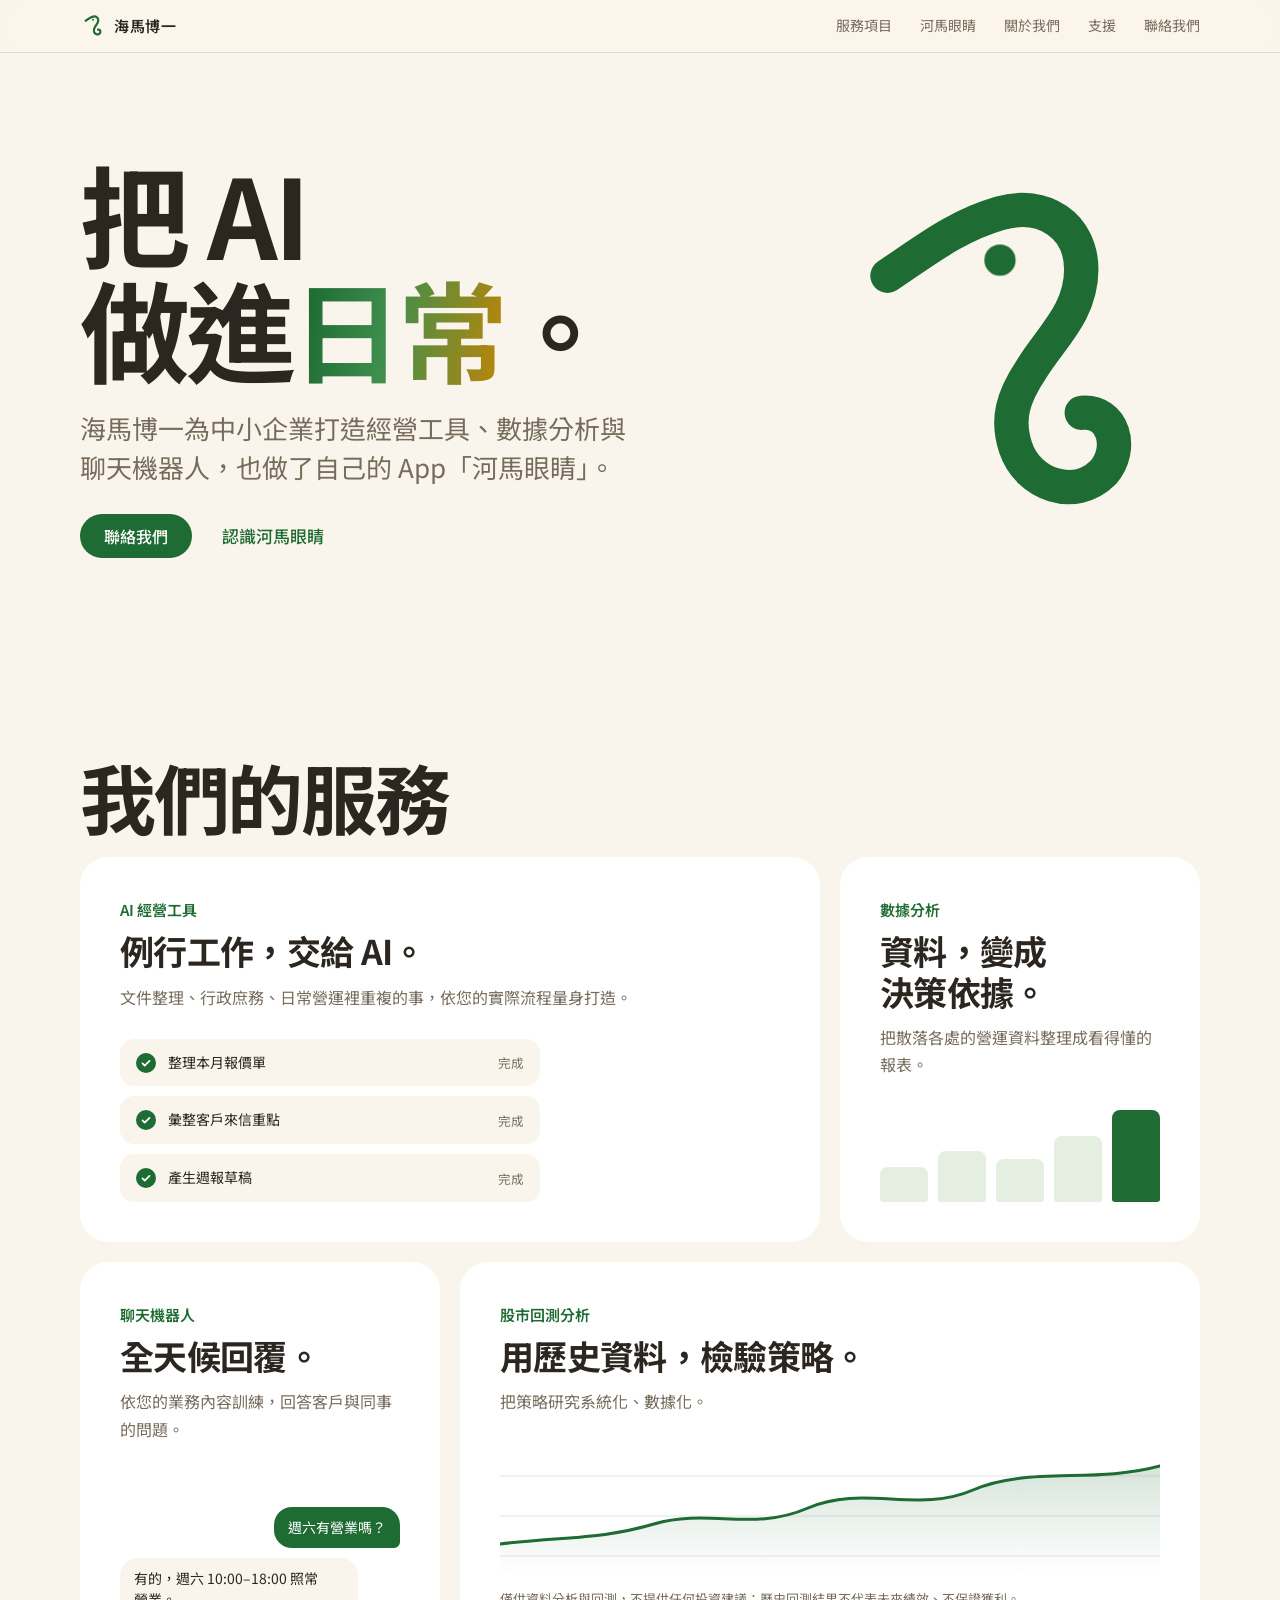
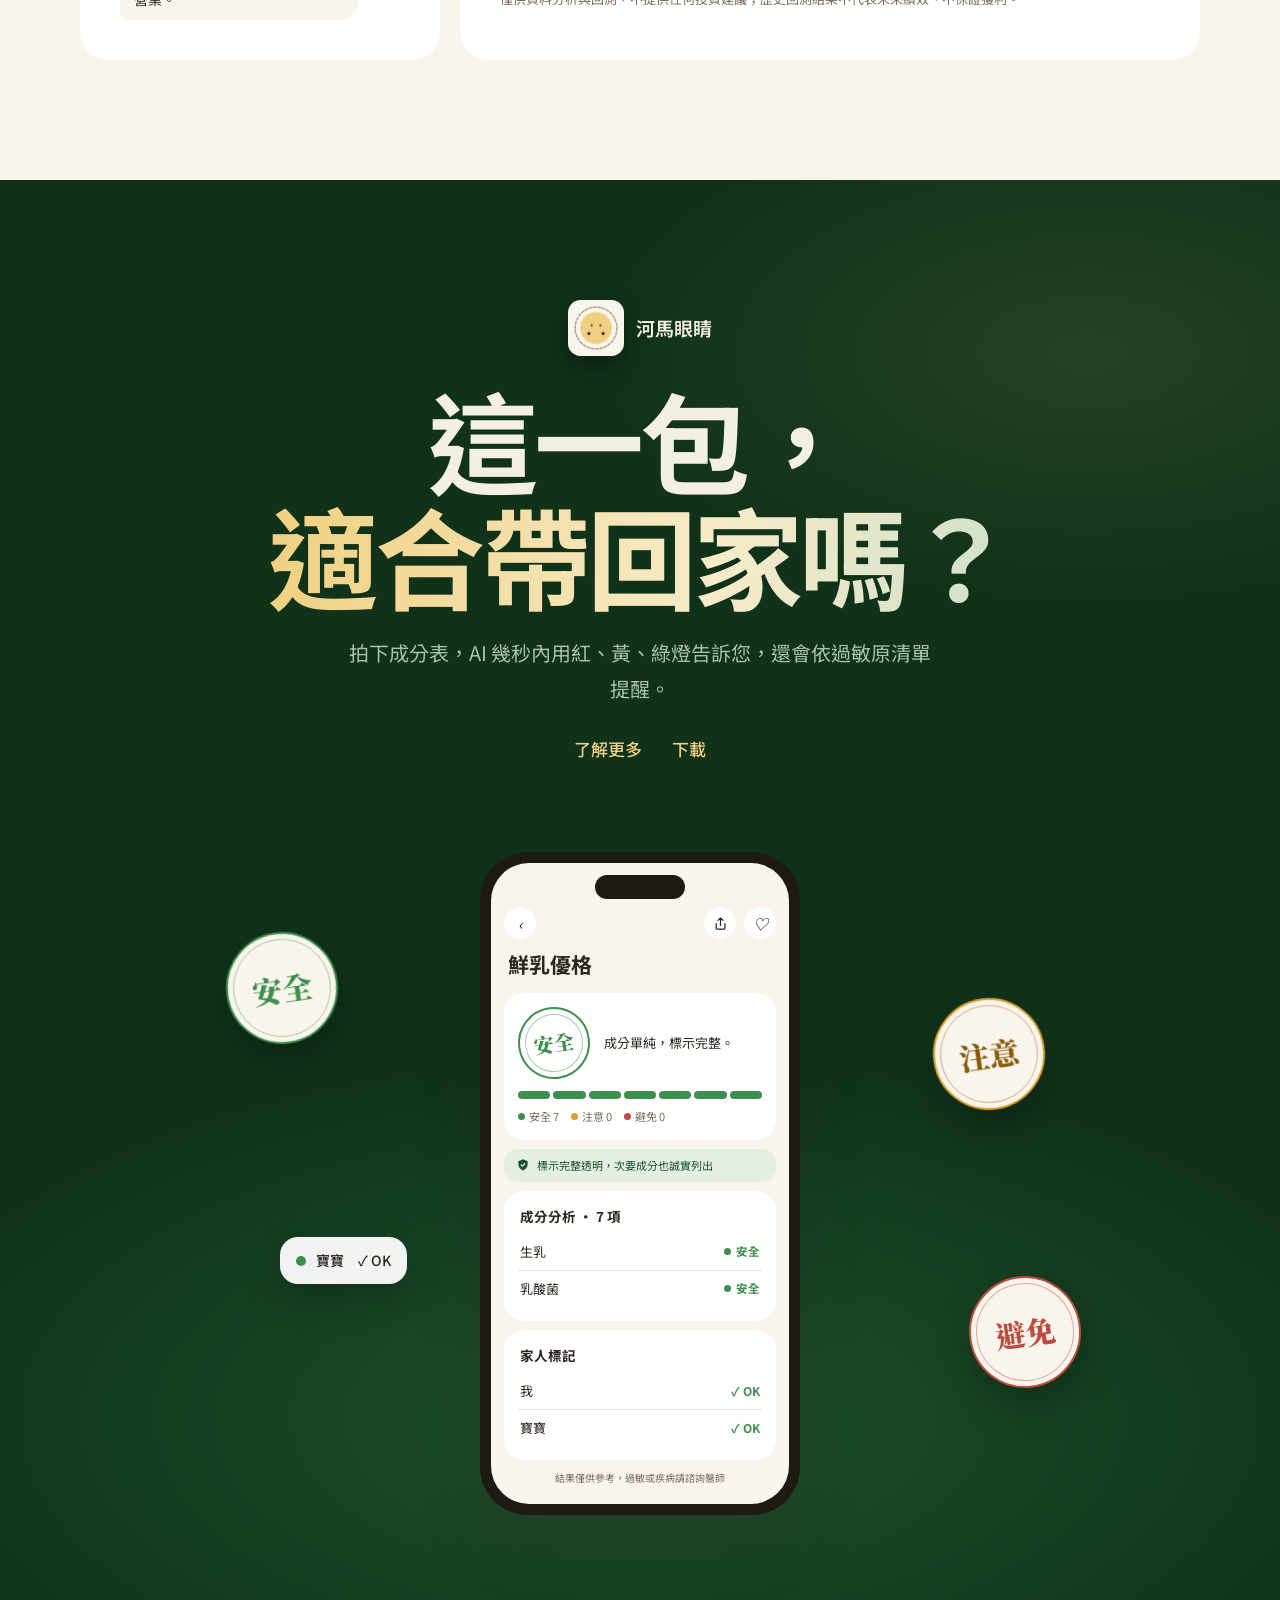
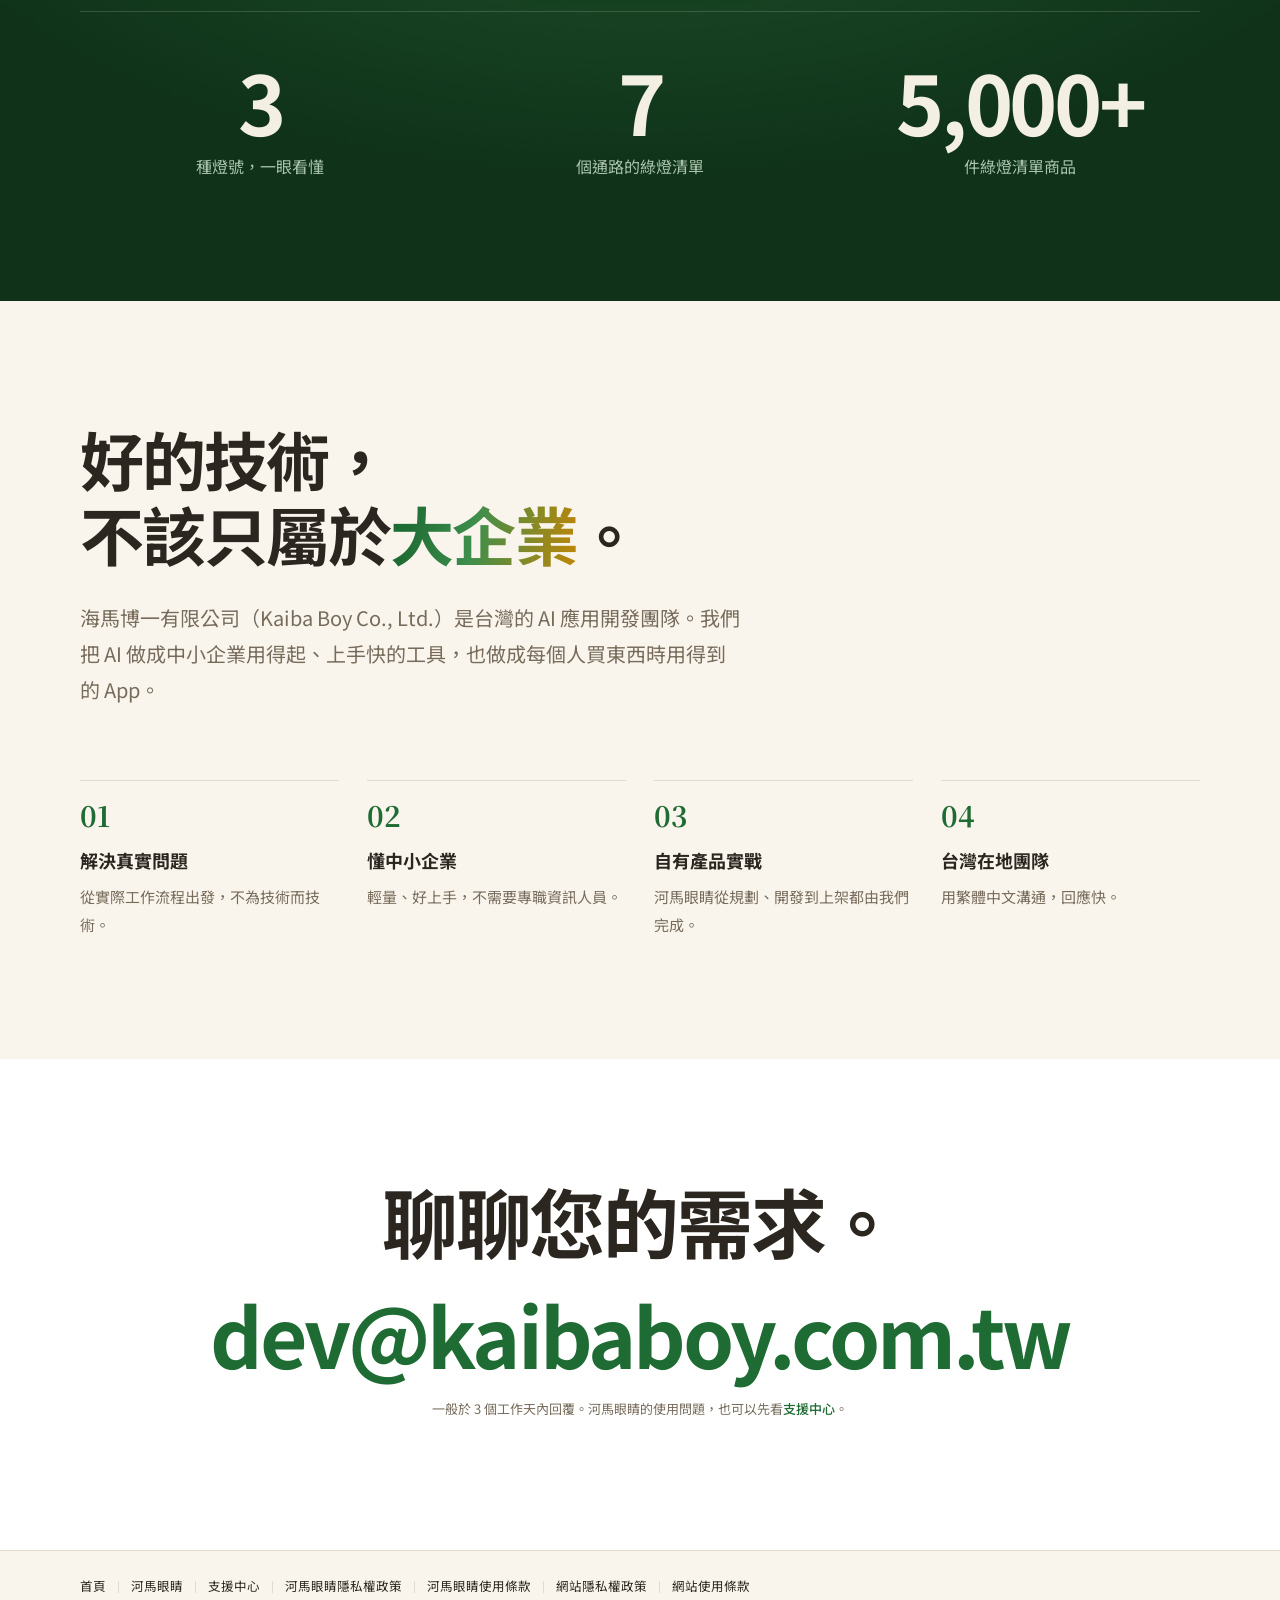
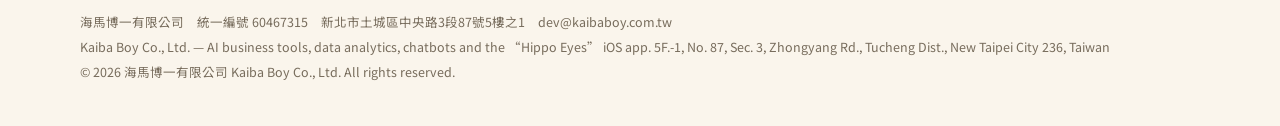
==== commit c0d7496d: "第二版（進行中）：產品頁語彙——巨大字級、便當格、沉浸式深綠段、釘住的手機 Co-Authored-By: Claude Opus 5.5 <noreply@anthropic.com>" ====
--- a/index.html
+++ b/index.html
@@ -44,268 +44,168 @@
 </head>
 <body>
 
+<a class="skip-link" href="#main">跳到主要內容</a>
 <header class="site-header">
   <div class="container">
     <a class="brand" href="/">
       <svg class="logo-mark" viewBox="0 0 64 64" xmlns="http://www.w3.org/2000/svg" aria-hidden="true"><g transform="translate(4 1)"><path d="M 10 18 C 16 14, 21 10, 28 8 C 35 6, 41 10, 41 17 C 41 24, 36 28, 33 33 C 30 37.5, 29 41, 30.5 45.5 C 32.5 51.5, 40 54, 44.5 49.5 C 48 45.5, 46 39, 40.5 40" fill="none" stroke="#1E6B33" stroke-width="5.5" stroke-linecap="round"/><circle cx="28" cy="15.5" r="2.5" fill="#1E6B33"/></g></svg>
-      <span class="brand-text">海馬博一<span class="brand-en">KAIBABOY</span></span>
+      <span class="brand-text">海馬博一</span>
     </a>
     <button class="nav-toggle" aria-label="開啟選單" aria-expanded="false">
-      <svg viewBox="0 0 24 24" fill="none" stroke="currentColor" stroke-width="2" stroke-linecap="round"><path d="M4 7h16M4 12h16M4 17h16"/></svg>
+      <svg viewBox="0 0 24 24" fill="none" stroke="currentColor" stroke-width="2" stroke-linecap="round"><path d="M4 8h16M4 16h16"/></svg>
     </button>
     <nav class="site-nav" aria-label="主選單">
       <a href="/#services">服務項目</a>
-      <a href="/hippo-eyes/">河馬眼睛 App</a>
+      <a href="/hippo-eyes/">河馬眼睛</a>
       <a href="/#about">關於我們</a>
-      <a href="/support/">支援中心</a>
-      <a class="nav-cta" href="/#contact">聯絡我們<svg viewBox="0 0 24 24" fill="none" stroke="currentColor" stroke-width="2" stroke-linecap="round" stroke-linejoin="round" aria-hidden="true"><path d="M5 12h14M13 6l6 6-6 6"/></svg></a>
+      <a href="/support/">支援</a>
+      <a href="/#contact">聯絡我們</a>
     </nav>
   </div>
 </header>
 
-<main>
-  <!-- Hero -->
-  <section class="hero">
+<main id="main">
+  <section class="hero-v2">
     <div class="container">
-      <div class="hero-grid">
-        <div class="hero-copy">
-          <span class="hero-eyebrow">台灣 AI 應用開發團隊</span>
-          <h1>用 AI，把中小企業的<br><em>日常變簡單。</em></h1>
-          <p class="hero-sub">海馬博一為辦公室與中小企業打造經營工具、數據分析與聊天機器人服務，把繁瑣的工作交給科技，讓您專注在真正重要的事。</p>
-          <div class="hero-actions">
-            <a class="btn btn-primary" href="#services">探索我們的服務<svg viewBox="0 0 24 24" fill="none" stroke="currentColor" stroke-width="2" stroke-linecap="round" stroke-linejoin="round" aria-hidden="true"><path d="M5 12h14M13 6l6 6-6 6"/></svg></a>
-            <a class="btn btn-ghost" href="/hippo-eyes/">認識河馬眼睛 App</a>
-          </div>
-          <p class="hero-proof">
-            <!-- 河馬標記幾何＝App BrandKit.swift 的 HippoMark（以 30pt 渲染值換算到 64 格）：眼是窄膠囊、鼻是圓點且比眼更外側偏下。改這裡前先對照 App。 -->
-            <svg class="logo-hippo" viewBox="0 0 64 64" xmlns="http://www.w3.org/2000/svg" aria-hidden="true"><circle cx="32" cy="32" r="29.12" fill="none" stroke="#A89B85" stroke-width="2.13" stroke-dasharray="4.27 4.27" stroke-linecap="round"/><circle cx="32" cy="32" r="22.08" fill="#F0D080"/><rect x="24.32" y="25.07" width="3.2" height="6.83" rx="1.6" fill="#2B2620"/><rect x="36.48" y="25.07" width="3.2" height="6.83" rx="1.6" fill="#2B2620"/><circle cx="22.08" cy="39.68" r="2.56" fill="#2B2620"/><circle cx="41.92" cy="39.68" r="2.56" fill="#2B2620"/></svg>
-            自有產品「河馬眼睛」：拍下成分表，AI 幫全家把關。
-          </p>
+      <div>
+        <h1 class="display">把 AI<br>做進<span class="grad">日常</span>。</h1>
+        <p class="lead">海馬博一為中小企業打造經營工具、數據分析與聊天機器人，也做了自己的 App「河馬眼睛」。</p>
+        <div class="actions">
+          <a class="btn btn-primary" href="#contact">聯絡我們</a>
+          <a class="link" href="/hippo-eyes/">認識河馬眼睛</a>
         </div>
-        <div class="phone-wrap">
-          <div class="phone" role="img" aria-label="河馬眼睛 App 掃描結果頁示意：綠燈檢驗印章、逐項成分風險與家人標記">
-            <div class="phone-screen">
-              <div class="phone-notch"></div>
-              <div class="mock-top">
-                <span class="mock-circle" aria-hidden="true">‹</span>
-                <span class="mock-title">鮮乳優格</span>
-                <span class="mock-circle" aria-hidden="true">♡</span>
-              </div>
-              <div class="mock-card mock-verdict">
-                <div class="stamp stamp-pop"><b>安全</b></div>
-                <div class="mock-verdict-info">
-                  <strong>低風險</strong>
-                  <div class="risk-band" aria-hidden="true"><i></i><i></i><i></i><i></i><i></i><i></i><i></i></div>
-                  <span class="mock-stats">7 安全 · 0 注意 · 0 避免</span>
-                </div>
-              </div>
-              <div class="mock-card">
-                <div class="mock-section-title">成分分析 · 7 項</div>
-                <div class="mock-row"><span class="mock-name">生乳</span><em class="chip safe">安全</em></div>
-                <div class="mock-row"><span class="mock-name">乳酸菌</span><em class="chip safe">安全</em></div>
-              </div>
-              <div class="mock-card">
-                <div class="mock-section-title">家人標記</div>
-                <div class="mock-row"><span class="mock-name">我</span><span class="mock-ok">✓ OK</span></div>
-                <div class="mock-row"><span class="mock-name">寶寶</span><span class="mock-ok">✓ OK</span></div>
-              </div>
-              <p class="mock-disclaimer">結果僅供參考，過敏或疾病請諮詢醫師</p>
-            </div>
-          </div>
-        </div>
-      </div>
-    </div>
-  </section>
-
-  <!-- 服務項目 -->
+      </div>
+      <div class="seahorse-art" aria-hidden="true">
+        <svg viewBox="0 0 64 64" xmlns="http://www.w3.org/2000/svg"><g transform="translate(4 1)"><path class="sh-path" pathLength="150" d="M 10 18 C 16 14, 21 10, 28 8 C 35 6, 41 10, 41 17 C 41 24, 36 28, 33 33 C 30 37.5, 29 41, 30.5 45.5 C 32.5 51.5, 40 54, 44.5 49.5 C 48 45.5, 46 39, 40.5 40"/><circle class="sh-eye" cx="28" cy="15.5" r="2.5"/></g></svg>
+      </div>
+    </div>
+  </section>
+
   <section class="section" id="services">
     <div class="container">
-      <div class="section-head">
-        <p class="eyebrow">WHAT WE DO</p>
-        <h2>我們的服務</h2>
-        <p>從日常營運到資料決策，我們用 AI 為中小企業補上最實用的那一塊。</p>
-      </div>
-      <div class="card-grid">
-        <div class="card">
-          <div class="card-icon">
-            <svg viewBox="0 0 24 24" fill="none" stroke="currentColor" stroke-width="1.8" stroke-linecap="round" stroke-linejoin="round" aria-hidden="true"><path d="M12 3l1.7 4.3L18 9l-4.3 1.7L12 15l-1.7-4.3L6 9l4.3-1.7L12 3z"/><path d="M19 14l.9 2.1L22 17l-2.1.9L19 20l-.9-2.1L16 17l2.1-.9L19 14z"/><path d="M5 15l.7 1.8L7.5 17.5l-1.8.7L5 20l-.7-1.8L2.5 17.5l1.8-.7L5 15z"/></svg>
-          </div>
-          <h3>AI 經營工具</h3>
-          <div class="card-tagline">把例行工作交給 AI，讓團隊專注核心業務</div>
-          <p>我們為辦公室與中小企業開發貼合實際流程的 AI 經營工具，協助處理文件整理、行政庶務與日常營運中的重複性工作。這些能力也經過自有產品的實戰驗證——「河馬眼睛」的 AI 影像辨識與成分分析，就是我們把 AI 做進日常的例子。</p>
+      <h2 class="display-md">我們的服務</h2>
+      <div class="bento">
+        <article class="b-tile span-4">
+          <p class="b-kicker">AI 經營工具</p>
+          <h3 class="b-title">例行工作，交給 AI。</h3>
+          <p class="b-text">文件整理、行政庶務、日常營運裡重複的事，依您的實際流程量身打造。</p>
+          <div class="b-visual mini-doc" aria-hidden="true">
+            <div>整理本月報價單<span>完成</span></div>
+            <div>彙整客戶來信重點<span>完成</span></div>
+            <div>產生週報草稿<span>完成</span></div>
+          </div>
+        </article>
+        <article class="b-tile span-2">
+          <p class="b-kicker">數據分析</p>
+          <h3 class="b-title">資料，變成決策依據。</h3>
+          <p class="b-text">把散落各處的營運資料整理成看得懂的報表。</p>
+          <div class="b-visual mini-bars" aria-hidden="true"><i></i><i></i><i></i><i></i><i></i></div>
+        </article>
+        <article class="b-tile span-2">
+          <p class="b-kicker">聊天機器人</p>
+          <h3 class="b-title">全天候回覆。</h3>
+          <p class="b-text">依您的業務內容訓練，回答客戶與同事的問題。</p>
+          <div class="b-visual mini-chat" aria-hidden="true">
+            <p class="q">週六有營業嗎？</p>
+            <p class="a">有的，週六 10:00–18:00 照常營業。</p>
+          </div>
+        </article>
+        <article class="b-tile span-4">
+          <p class="b-kicker">股市回測分析</p>
+          <h3 class="b-title">用歷史資料，檢驗策略。</h3>
+          <p class="b-text">把策略研究系統化、數據化。</p>
+          <div class="b-visual mini-line" aria-hidden="true">
+            <svg viewBox="0 0 600 130" preserveAspectRatio="none"><defs><linearGradient id="lineFill" x1="0" y1="0" x2="0" y2="1"><stop offset="0" stop-color="#1E6B33" stop-opacity="0.18"/><stop offset="1" stop-color="#1E6B33" stop-opacity="0"/></linearGradient></defs><line class="grid" x1="0" y1="32" x2="600" y2="32"/><line class="grid" x1="0" y1="72" x2="600" y2="72"/><line class="grid" x1="0" y1="112" x2="600" y2="112"/><path class="area" d="M0 100 C 60 92, 90 96, 140 80 S 230 88, 280 64 S 380 70, 430 46 S 540 40, 600 22 L 600 130 L 0 130 Z"/><path class="ln" d="M0 100 C 60 92, 90 96, 140 80 S 230 88, 280 64 S 380 70, 430 46 S 540 40, 600 22"/></svg>
+          </div>
+          <p class="fine b-fine">僅供資料分析與回測，不提供任何投資建議；歷史回測結果不代表未來績效、不保證獲利。</p>
+        </article>
+      </div>
+    </div>
+  </section>
+
+  <section class="section night" id="hippo">
+    <div class="container center">
+      <div class="product-mark"><img class="app-icon" src="/assets/app-icon.png" alt="" width="56" height="56"><span>河馬眼睛</span></div>
+      <h2 class="display">這一包，<br><span class="grad-night">適合帶回家嗎？</span></h2>
+      <p class="body-lg" style="max-width:30em;margin:0 auto">拍下成分表，AI 幾秒內用紅、黃、綠燈告訴您，還會依過敏原清單提醒。</p>
+      <div class="actions">
+        <a class="link" href="/hippo-eyes/">了解更多</a>
+        <a class="link" href="https://apps.apple.com/app/apple-store/id6789447915?pt=129139566&amp;ct=site-home&amp;mt=8" target="_blank" rel="noopener">下載</a>
+      </div>
+      <div class="stage">
+        <div class="float f1" aria-hidden="true"><div class="stamp stamp-pop"><b>安全</b></div></div>
+        <div class="float f2" aria-hidden="true"><div class="float-card"><i></i>寶寶　✓ OK</div></div>
+        <div class="float f3" aria-hidden="true"><div class="stamp caution stamp-pop"><b>注意</b></div></div>
+        <div class="float f4" aria-hidden="true"><div class="stamp alert stamp-pop"><b>避免</b></div></div>
+        <div class="phone" role="img" aria-label="河馬眼睛 App 掃描結果頁示意：安全印章、風險色帶、成分分析與家人標記">
+          <div class="phone-screen">
+            <div class="phone-notch"></div>
+            <div class="mock-nav" aria-hidden="true">
+              <i class="mock-circle">‹</i>
+              <span><i class="mock-circle"><svg viewBox="0 0 24 24" fill="none" stroke="currentColor" stroke-width="2" stroke-linecap="round" stroke-linejoin="round"><path d="M12 3v12M8 7l4-4 4 4"/><path d="M5 12v7a2 2 0 0 0 2 2h10a2 2 0 0 0 2-2v-7"/></svg></i><i class="mock-circle">♡</i></span>
+            </div>
+            <div class="mock-title">鮮乳優格</div>
+            <div class="mock-card">
+              <div class="mock-verdict-row">
+                <div class="stamp"><b>安全</b></div>
+                <p class="mock-summary">成分單純，標示完整。</p>
+              </div>
+              <div class="risk-band" aria-hidden="true"><i></i><i></i><i></i><i></i><i></i><i></i><i></i></div>
+              <div class="mock-legend"><span>安全 7</span><span class="c">注意 0</span><span class="a">避免 0</span></div>
+            </div>
+            <div class="mock-note"><svg viewBox="0 0 24 24" fill="currentColor" aria-hidden="true"><path d="M12 2l8 3.5v5.2c0 5-3.4 9.1-8 10.8-4.6-1.7-8-5.8-8-10.8V5.5L12 2zm-1.2 13.3l5.6-5.6-1.4-1.4-4.2 4.2-2-2-1.4 1.4 3.4 3.4z"/></svg>標示完整透明，次要成分也誠實列出</div>
+            <div class="mock-card">
+              <div class="mock-section-title">成分分析 · 7 項</div>
+              <div class="mock-row"><span>生乳</span><em class="chip">安全</em></div>
+              <div class="mock-row"><span>乳酸菌</span><em class="chip">安全</em></div>
+            </div>
+            <div class="mock-card">
+              <div class="mock-section-title">家人標記</div>
+              <div class="mock-row"><span>我</span><span class="mock-ok">✓ OK</span></div>
+              <div class="mock-row"><span>寶寶</span><span class="mock-ok">✓ OK</span></div>
+            </div>
+            <p class="mock-disclaimer">結果僅供參考，過敏或疾病請諮詢醫師</p>
+          </div>
         </div>
-        <div class="card">
-          <div class="card-icon">
-            <svg viewBox="0 0 24 24" fill="none" stroke="currentColor" stroke-width="1.8" stroke-linecap="round" stroke-linejoin="round" aria-hidden="true"><path d="M3 21h18"/><rect x="5" y="12" width="3.4" height="6" rx="1"/><rect x="10.3" y="8" width="3.4" height="10" rx="1"/><rect x="15.6" y="4" width="3.4" height="14" rx="1"/></svg>
-          </div>
-          <h3>數據分析</h3>
-          <div class="card-tagline">讓沉睡的資料，變成看得懂的決策依據</div>
-          <p>許多企業累積了大量營運資料，卻不知道從何用起。我們協助您整理、分析與視覺化這些資料，把散落各處的數字轉化為清楚易懂的報表與洞察，讓經營決策有憑有據，而不是憑感覺。</p>
-        </div>
-        <div class="card">
-          <div class="card-icon">
-            <svg viewBox="0 0 24 24" fill="none" stroke="currentColor" stroke-width="1.8" stroke-linecap="round" stroke-linejoin="round" aria-hidden="true"><path d="M21 12a8 8 0 0 1-8 8H5l-2 2V12a8 8 0 0 1 8-8h2a8 8 0 0 1 8 8z"/><circle cx="9.5" cy="12" r="0.8" fill="currentColor"/><circle cx="13" cy="12" r="0.8" fill="currentColor"/><circle cx="16.5" cy="12" r="0.8" fill="currentColor"/></svg>
-          </div>
-          <h3>聊天機器人</h3>
-          <div class="card-tagline">全天候的智慧客服與業務助手</div>
-          <p>我們可為您打造以 AI 驅動的聊天機器人應用，用於客戶服務、常見問題回覆與內部知識查詢。機器人可依您的業務內容量身訓練，讓服務不打烊，也讓團隊從重複問答中解放出來。</p>
-        </div>
-        <div class="card">
-          <div class="card-icon">
-            <svg viewBox="0 0 24 24" fill="none" stroke="currentColor" stroke-width="1.8" stroke-linecap="round" stroke-linejoin="round" aria-hidden="true"><path d="M3 17l5-5 4 4 8-8"/><path d="M15 8h5v5"/><path d="M3 21h18"/></svg>
-          </div>
-          <h3>股市回測分析</h3>
-          <div class="card-tagline">用歷史資料檢驗策略，讓研究更有系統</div>
-          <p>我們投入股市回測分析工具的開發，以歷史市場資料檢驗交易策略的表現，將研究過程系統化、數據化。此類工具屬於資料分析與回測用途，不提供任何投資建議，歷史回測結果亦不代表未來績效、不保證獲利。</p>
-        </div>
-      </div>
-    </div>
-  </section>
-
-  <!-- 河馬眼睛 -->
-  <section class="section section-alt" id="hippo">
-    <div class="container">
-      <div class="section-head">
-        <p class="eyebrow">OUR PRODUCT</p>
-        <h2>河馬眼睛 App</h2>
-        <p>把我們的 AI 做進日常：拍下成分表，幾秒鐘看懂這一包能不能安心帶回家。</p>
-      </div>
-      <div class="app-feature">
-        <div class="app-card">
-          <div class="app-card-top">
-            <span><svg viewBox="0 0 24 24" fill="none" stroke="currentColor" stroke-width="2" stroke-linecap="round" stroke-linejoin="round" aria-hidden="true"><path d="M3 8V6a2 2 0 0 1 2-2h2M17 4h2a2 2 0 0 1 2 2v2M21 16v2a2 2 0 0 1-2 2h-2M7 20H5a2 2 0 0 1-2-2v-2"/><path d="M4 12h16"/></svg> 自有產品</span>
-            <span class="outline-pill">已在 App Store 上架</span>
-          </div>
-          <div class="app-card-body">
-            <div>
-              <h2>這一包，<br>適合帶回家嗎？</h2>
-              <p class="app-desc">拿起手機拍下食品包裝背面的成分表與營養標示，「河馬眼睛」的 AI 立刻幫您判讀：紅、黃、綠三種燈號加上逐項成分說明，還能依您設定的過敏原清單自動提醒，讓您在貨架前幾秒鐘就能做出更安心的選擇。</p>
-            </div>
-            <div class="mascot">
-              <img src="/assets/hippo-mascot.png" alt="陪你看成分的黃色河馬" width="150" height="150" loading="lazy">
-              <span><svg viewBox="0 0 24 24" fill="none" stroke="currentColor" stroke-width="2" stroke-linecap="round" stroke-linejoin="round" aria-hidden="true"><path d="M12 3l1.7 4.3L18 9l-4.3 1.7L12 15l-1.7-4.3L6 9l4.3-1.7L12 3z"/></svg> 我陪你一起看</span>
-            </div>
-          </div>
-          <div class="app-card-actions">
-            <a class="btn btn-honey" href="/hippo-eyes/">了解更多<svg viewBox="0 0 24 24" fill="none" stroke="currentColor" stroke-width="2" stroke-linecap="round" stroke-linejoin="round" aria-hidden="true"><path d="M5 12h14M13 6l6 6-6 6"/></svg></a>
-            <a class="btn btn-outline-light" href="https://apps.apple.com/app/apple-store/id6789447915?pt=129139566&ct=site-home&mt=8" target="_blank" rel="noopener">App Store 下載</a>
-          </div>
-          <div class="app-card-foot">
-            <svg viewBox="0 0 24 24" fill="none" stroke="currentColor" stroke-width="2" stroke-linecap="round" stroke-linejoin="round" aria-hidden="true"><path d="M12 3l7 4v5c0 4.5-3 7.5-7 9-4-1.5-7-4.5-7-9V7l7-4z"/><path d="M9 12l2 2 4-4.5"/></svg>
-            <span>拍下成分表與營養標示，資訊越完整，判讀越清楚。</span>
-          </div>
-        </div>
-        <div class="app-result">
-          <div class="app-result-head"><span>三種燈號，一眼看懂</span><span class="demo-label">燈號示意</span></div>
-          <div class="stamp-trio" role="img" aria-label="河馬眼睛的三種檢驗印章：綠燈安全、黃燈注意、紅燈避免">
-            <div class="stamp stamp-pop"><b>安全</b></div>
-            <div class="stamp caution stamp-pop"><b>注意</b></div>
-            <div class="stamp alert stamp-pop"><b>避免</b></div>
-          </div>
-          <div class="traffic-pills">
-            <div class="traffic-pill green">
-              <span class="dot" aria-hidden="true"></span>
-              <div><strong>綠燈</strong><span>成分單純、無需特別留意的添加物，營養標示也沒有明顯偏高的項目。</span></div>
-            </div>
-            <div class="traffic-pill yellow">
-              <span class="dot" aria-hidden="true"></span>
-              <div><strong>黃燈</strong><span>含防腐劑、未標明內容的香料等需留意的成分，或糖、鈉偏高，建議酌量食用。</span></div>
-            </div>
-            <div class="traffic-pill red">
-              <span class="dot" aria-hidden="true"></span>
-              <div><strong>紅燈</strong><span>含人工甜味劑、合成色素、氫化油等高風險添加物，或成分含酒，偶爾解饞就好。</span></div>
-            </div>
-          </div>
-        </div>
-      </div>
-    </div>
-  </section>
-
-  <!-- 關於我們 -->
+      </div>
+      <div class="stats">
+        <div class="stat"><strong>3</strong><span>種燈號，一眼看懂</span></div>
+        <div class="stat"><strong>7</strong><span>個通路的綠燈清單</span></div>
+        <div class="stat"><strong>5,000+</strong><span>件綠燈清單商品</span></div>
+      </div>
+    </div>
+  </section>
+
   <section class="section" id="about">
     <div class="container">
-      <div class="about-grid">
-        <div class="about-body">
-          <p class="eyebrow">ABOUT US</p>
-          <h2>關於海馬博一</h2>
-          <p>海馬博一有限公司（Kaiba Boy Co., Ltd.）是一間台灣公司，以 AI 技術為核心，專注於開發辦公室與中小企業的經營效率工具。我們相信，先進的技術不該只屬於大型企業——透過貼近實際工作流程的軟體設計，AI 也能成為每一間中小企業日常營運的好幫手。</p>
-          <p>我們的服務涵蓋四大領域：AI 經營工具、數據分析服務、聊天機器人應用，以及股市回測分析工具。從自動化例行事務、把資料轉化為可行動的洞察，到讓客戶服務全天候不間斷，我們的目標始終一致：用技術降低經營的複雜度，讓團隊把時間留給更有價值的工作。</p>
-          <p>除了企業服務，我們也持續投入自有消費性 App 的開發。已在 App Store 上架的「河馬眼睛」App，讓使用者用手機拍下食品包裝背面的成分表與營養標示，由 AI 判讀紅燈、黃燈、綠燈三級與逐項成分風險，幫助大家做出更安心的選擇。無論是企業工具或消費性應用，我們都秉持同樣的信念：讓資訊更透明、讓決策更簡單。</p>
-        </div>
-        <div class="about-aside">
-          <h3>為什麼選擇我們</h3>
-          <ul class="why-list">
-            <li>
-              <span class="check"><svg viewBox="0 0 16 16" fill="none" stroke="currentColor" stroke-width="2.4" stroke-linecap="round" stroke-linejoin="round" aria-hidden="true"><path d="M2.5 8.5l3.5 3.5 7-8"/></svg></span>
-              <div><strong>以 AI 為核心的技術實力</strong><span>從經營工具、數據分析到聊天機器人，都以解決真實問題為出發點，而不是為了技術而技術。</span></div>
-            </li>
-            <li>
-              <span class="check"><svg viewBox="0 0 16 16" fill="none" stroke="currentColor" stroke-width="2.4" stroke-linecap="round" stroke-linejoin="round" aria-hidden="true"><path d="M2.5 8.5l3.5 3.5 7-8"/></svg></span>
-              <div><strong>懂中小企業的需求</strong><span>產品設計力求輕量、易上手，不需龐大預算與專職資訊人員，也能享受 AI 帶來的效率。</span></div>
-            </li>
-            <li>
-              <span class="check"><svg viewBox="0 0 16 16" fill="none" stroke="currentColor" stroke-width="2.4" stroke-linecap="round" stroke-linejoin="round" aria-hidden="true"><path d="M2.5 8.5l3.5 3.5 7-8"/></svg></span>
-              <div><strong>自有產品的開發經驗</strong><span>從產品規劃、開發到上架的完整經驗（如「河馬眼睛」App），回饋到我們為客戶打造的每一項服務。</span></div>
-            </li>
-            <li>
-              <span class="check"><svg viewBox="0 0 16 16" fill="none" stroke="currentColor" stroke-width="2.4" stroke-linecap="round" stroke-linejoin="round" aria-hidden="true"><path d="M2.5 8.5l3.5 3.5 7-8"/></svg></span>
-              <div><strong>台灣在地、溝通零距離</strong><span>我們是台灣團隊，以繁體中文溝通、理解在地商業環境，能快速回應您的需求與回饋。</span></div>
-            </li>
-          </ul>
-        </div>
-      </div>
-    </div>
-  </section>
-
-  <!-- 聯絡我們 -->
-  <section class="section section-alt" id="contact">
-    <div class="container">
-      <div class="contact-box">
-        <p class="eyebrow">GET IN TOUCH</p>
-        <h2>聯絡我們</h2>
-        <p>想了解 AI 能為您的企業做些什麼？歡迎來信，我們很樂意與您聊聊。</p>
-        <a class="btn btn-primary" href="mailto:dev@kaibaboy.com.tw">寫信給我們</a>
-        <p class="email-line">或直接寄信至 <a href="mailto:dev@kaibaboy.com.tw">dev@kaibaboy.com.tw</a></p>
-      </div>
+      <p class="manifesto">好的技術，<br>不該只屬於<span class="grad">大企業</span>。</p>
+      <p class="body-lg" style="max-width:34em">海馬博一有限公司（Kaiba Boy Co., Ltd.）是台灣的 AI 應用開發團隊。我們把 AI 做成中小企業用得起、上手快的工具，也做成每個人買東西時用得到的 App。</p>
+      <div class="reasons">
+        <div class="reason"><div class="num">1</div><strong>解決真實問題</strong><span>從實際工作流程出發，不為技術而技術。</span></div>
+        <div class="reason"><div class="num">2</div><strong>懂中小企業</strong><span>輕量、好上手，不需要專職資訊人員。</span></div>
+        <div class="reason"><div class="num">3</div><strong>自有產品實戰</strong><span>河馬眼睛從規劃、開發到上架都由我們完成。</span></div>
+        <div class="reason"><div class="num">4</div><strong>台灣在地團隊</strong><span>用繁體中文溝通，回應快。</span></div>
+      </div>
+    </div>
+  </section>
+
+  <section class="section alt" id="contact">
+    <div class="container center">
+      <h2 class="display-md">聊聊您的需求。</h2>
+      <a class="email-giant" href="mailto:dev@kaibaboy.com.tw">dev@kaibaboy.com.tw</a>
+      <p class="fine">一般於 3 個工作天內回覆。河馬眼睛的使用問題，也可以先看<a href="/support/">支援中心</a>。</p>
     </div>
   </section>
 </main>
 
 <footer class="site-footer">
   <div class="container">
-    <div class="footer-grid">
-      <div>
-        <div class="footer-brand">
-          <svg class="logo-mark" viewBox="0 0 64 64" xmlns="http://www.w3.org/2000/svg" aria-hidden="true"><g transform="translate(4 1)"><path d="M 10 18 C 16 14, 21 10, 28 8 C 35 6, 41 10, 41 17 C 41 24, 36 28, 33 33 C 30 37.5, 29 41, 30.5 45.5 C 32.5 51.5, 40 54, 44.5 49.5 C 48 45.5, 46 39, 40.5 40" fill="none" stroke="#1E6B33" stroke-width="5.5" stroke-linecap="round"/><circle cx="28" cy="15.5" r="2.5" fill="#1E6B33"/></g></svg>
-          海馬博一
-        </div>
-        <p class="footer-note">台灣 AI 應用開發團隊。<br>以 AI 打造中小企業經營工具、數據分析、聊天機器人與股市回測分析，並開發消費性 App「河馬眼睛」。<br>海馬博一有限公司｜統一編號 60467315<br>地址：新北市土城區中央路3段87號5樓之1<br>聯絡信箱：<a href="mailto:dev@kaibaboy.com.tw">dev@kaibaboy.com.tw</a></p>
-        <p class="footer-note" lang="en">Kaiba Boy Co., Ltd. is a Taiwan-based software company building AI-powered business tools, data analytics, chatbots, and the “Hippo Eyes” iOS app.<br>5F.-1, No. 87, Sec. 3, Zhongyang Rd., Tucheng Dist., New Taipei City 236, Taiwan</p>
-      </div>
-      <div>
-        <h4>網站導覽</h4>
-        <ul>
-          <li><a href="/">首頁</a></li>
-          <li><a href="/#services">服務項目</a></li>
-          <li><a href="/#about">關於我們</a></li>
-          <li><a href="/hippo-eyes/">河馬眼睛 App</a></li>
-          <li><a href="/support/">支援中心</a></li>
-        </ul>
-      </div>
-      <div>
-        <h4>法律資訊</h4>
-        <ul>
-          <li><a href="/privacy/">網站隱私權政策</a></li>
-          <li><a href="/hippo-eyes/privacy/">河馬眼睛隱私權政策</a></li>
-          <li><a href="/hippo-eyes/terms/">河馬眼睛使用條款</a></li>
-          <li><a href="/terms/">網站使用條款</a></li>
-        </ul>
-      </div>
-    </div>
-    <div class="footer-bottom">
-      <span>© <span data-year>2026</span> 海馬博一有限公司 Kaiba Boy Co., Ltd. All rights reserved.</span>
-      <span><a href="mailto:dev@kaibaboy.com.tw">dev@kaibaboy.com.tw</a></span>
-    </div>
+    <nav class="footer-links" aria-label="頁尾選單">
+      <a href="/">首頁</a><a href="/hippo-eyes/">河馬眼睛</a><a href="/support/">支援中心</a><a href="/hippo-eyes/privacy/">河馬眼睛隱私權政策</a><a href="/hippo-eyes/terms/">河馬眼睛使用條款</a><a href="/privacy/">網站隱私權政策</a><a href="/terms/">網站使用條款</a>
+    </nav>
+    <p class="footer-legal">海馬博一有限公司　統一編號 60467315　新北市土城區中央路3段87號5樓之1　<a href="mailto:dev@kaibaboy.com.tw">dev@kaibaboy.com.tw</a></p>
+    <p class="footer-legal" lang="en">Kaiba Boy Co., Ltd. — AI business tools, data analytics, chatbots and the “Hippo Eyes” iOS app. 5F.-1, No. 87, Sec. 3, Zhongyang Rd., Tucheng Dist., New Taipei City 236, Taiwan</p>
+    <p class="footer-legal">© <span data-year>2026</span> 海馬博一有限公司 Kaiba Boy Co., Ltd. All rights reserved.</p>
   </div>
 </footer>
 
--- a/assets/css/style.css
+++ b/assets/css/style.css
@@ -1,6 +1,6 @@
 /* ==========================================================================
    海馬博一 kaibaboy.com.tw
-   2026-09-23：依 Apple 的設計概念重新整理（與 App 的 HIG 規則同一套，見 網站上線與維護指南.md 第七節）
+   2026-09-23：依 Apple 的設計概念重新整理（第二版：產品頁語彙——巨大字級、便當格、沉浸式深綠段、釘住的手機）（與 App 的 HIG 規則同一套，見 網站上線與維護指南.md 第七節）
    - 色彩沿用河馬眼睛 App 的 Warm Minimal 代幣：暖奶油底、白卡、品牌綠唯一強調色、蜂蜜黃只給吉祥物與深綠卡上的連結
    - 一頁一顆實心主鈕，其他動作一律純文字連結；按鈕只寫動詞、不加箭頭
    - 區塊只留標題（不放英文小標、不放說明句），白卡不描邊不投影，靠底色帶區分段落
@@ -194,111 +194,7 @@
   margin: 0 auto;
   text-wrap: balance;
 }
-.product-status { font-size: 15px; font-weight: 600; color: var(--accent); margin: 0 0 14px; }
-.hero-visual {
-  position: relative;
-  display: flex; justify-content: center;
-  margin-top: clamp(48px, 7vw, 80px);
-}
-
-/* App 圖示（真的 App icon，iOS 圓角方形；取代舊的圓形吉祥物貼紙） */
-.app-icon {
-  display: block;
-  width: 64px; height: 64px;
-  border-radius: 22.5%;
-  box-shadow: 0 0 0 1px rgba(43, 38, 32, 0.06), 0 6px 16px rgba(43, 38, 32, 0.12);
-}
-.app-icon-lg { width: 112px; height: 112px; margin: 0 auto 24px; }
-.product-status-after { margin: 18px 0 0; font-size: 14px; }
-.product-id { display: flex; align-items: center; gap: 14px; margin-bottom: 20px; }
-.product-id .product-name { margin: 0; }
-.product-tile .app-icon { box-shadow: 0 8px 20px rgba(8, 30, 15, 0.35); }
-
-/* ---------- 白色大磚（服務、功能） ---------- */
-.tile-grid {
-  display: grid;
-  grid-template-columns: repeat(2, minmax(0, 1fr));
-  gap: 20px;
-}
-.tile {
-  background: var(--surface);
-  border-radius: var(--r-l);
-  padding: clamp(28px, 3.6vw, 44px);
-}
-.alt .tile { background: var(--bg); }
-.tile h3 { font-size: clamp(21px, 2.2vw, 25px); margin-bottom: 10px; }
-.tile p { font-size: 16px; color: var(--ink-soft); margin: 0; line-height: 1.75; }
-.tile p + p { margin-top: 10px; }
-
-/* ---------- 河馬眼睛產品磚（首頁）：深綠底＋手機從下緣露出 ---------- */
-.product-tile {
-  position: relative;
-  display: grid;
-  grid-template-columns: minmax(0, 1.05fr) minmax(0, 0.95fr);
-  gap: 24px;
-  background: var(--accent-deep);
-  color: #fff;
-  border-radius: var(--r-l);
-  padding: clamp(40px, 6vw, 72px) clamp(28px, 6vw, 72px) 0;
-  overflow: hidden;
-}
-.product-copy { align-self: center; padding-bottom: clamp(40px, 6vw, 72px); }
-.product-name { font-size: 17px; font-weight: 600; color: #CFE0CC; margin: 0 0 10px; }
-.product-tile h2 { font-size: clamp(30px, 4.2vw, 48px); line-height: 1.2; color: #fff; margin-bottom: 16px; }
-.product-copy p { color: #D4E3D2; font-size: 17px; }
-.product-tile .actions { margin-top: 24px; }
-.product-tile .product-status { color: #BFD3BD; font-weight: 500; font-size: 13px; margin: 28px 0 0; }
-.product-visual {
-  position: relative;
-  display: flex; justify-content: center; align-items: flex-start;
-  height: clamp(380px, 40vw, 470px);
-}
-
-
-/* ---------- 三種燈號 ---------- */
-.lights {
-  display: grid;
-  grid-template-columns: repeat(3, minmax(0, 1fr));
-  gap: 20px;
-  margin-top: 20px;
-}
-.light {
-  background: var(--surface);
-  border-radius: var(--r-l);
-  padding: 36px 28px 32px;
-  text-align: center;
-}
-.alt .light { background: var(--bg); }
-.light .stamp { margin: 0 auto 20px; }
-.light h3 { font-size: 19px; margin-bottom: 6px; }
-.light.green h3 { color: var(--safe); }
-.light.yellow h3 { color: var(--caution-text); }
-.light.red h3 { color: var(--alert); }
-.light p { font-size: 15px; color: var(--ink-soft); margin: 0; }
-
-/* 印章（App 的判定印章：襯線大字＋雙圈，斜放） */
-.stamp {
-  position: relative;
-  width: 100px; height: 100px;
-  border-radius: 50%;
-  border: 2.5px solid var(--safe);
-  color: var(--safe);
-  display: flex; align-items: center; justify-content: center;
-  transform: rotate(-8deg);
-  background: var(--surface);
-  flex: none;
-}
-.alt .light .stamp { background: var(--bg); }
-.stamp::before {
-  content: "";
-  position: absolute; inset: 5px;
-  border-radius: 50%;
-  border: 1px solid currentColor;
-  opacity: 0.45;
-}
-.stamp b { font-family: var(--font-serif); font-weight: 900; font-size: 27px; line-height: 1; }
-.stamp.caution { border-color: var(--caution); color: var(--caution-text); }
-.stamp.alert { border-color: var(--alert); color: var(--alert); }
+.product-status { font-size: 15px; font-weight: 600; color: var(--accent); margin: 18px 0 0; }
 
 /* ---------- 分組清單（系統設定式：白底、細分隔線） ---------- */
 .group-list {
@@ -359,35 +255,6 @@
   margin-bottom: 14px;
 }
 
-/* ---------- 使用步驟 ---------- */
-.steps {
-  display: grid;
-  grid-template-columns: repeat(4, minmax(0, 1fr));
-  gap: 20px;
-}
-.step { background: var(--bg); border-radius: var(--r-m); padding: 28px 24px; }
-.step-num {
-  font-family: var(--font-serif);
-  font-weight: 700; font-size: 30px; line-height: 1;
-  color: var(--accent);
-  margin-bottom: 18px;
-}
-.step-num::before { content: "0"; }
-.step p { font-size: 16px; color: var(--ink); margin: 0; line-height: 1.7; }
-
-/* ---------- Hippo Plus 方案 ---------- */
-.plans {
-  display: grid;
-  grid-template-columns: repeat(2, minmax(0, 280px));
-  justify-content: center;
-  gap: 20px;
-}
-.plan { background: var(--surface); border-radius: var(--r-l); padding: 32px 28px; text-align: center; }
-.plan-featured { box-shadow: inset 0 0 0 2px var(--accent); }
-.plan-name { font-size: 17px; font-weight: 600; margin: 0 0 6px; }
-.plan-price { font-size: 40px; font-weight: 700; letter-spacing: -0.02em; line-height: 1.1; margin: 0 0 8px; font-variant-numeric: tabular-nums; }
-.plan-note { font-size: 14px; color: var(--ink-soft); margin: 0; }
-.plus-fine { max-width: 640px; margin: 36px auto 0; text-align: left; }
 
 /* ---------- 分級標準 ---------- */
 .light-rows { display: grid; gap: 16px; margin: 40px 0 0; }
@@ -404,6 +271,8 @@
 .light-row p + p { margin-top: 10px; }
 .light-row strong { color: var(--ink); font-weight: 600; }
 .std-fine { margin-top: 40px; padding-top: 20px; border-top: 1px solid var(--hairline); }
+
+/* ---------- 手機示意圖（App 掃描結果頁縮影，2026-09-18 起的燈號卡） ---------- */
 
 /* ---------- 手機示意圖（App 掃描結果頁縮影，2026-09-18 起的燈號卡） ---------- */
 .phone {
@@ -472,6 +341,370 @@
 .mock-disclaimer { margin: 6px 6px 0; font-size: 10px; color: var(--ink-soft); text-align: center; }
 
 /* ---------- FAQ（分組清單＋展開） ---------- */
+
+
+/* ---------- App 圖示（iOS 圓角方形） ---------- */
+.app-icon {
+  display: block;
+  width: 64px; height: 64px;
+  border-radius: 22.5%;
+  box-shadow: 0 0 0 1px rgba(43, 38, 32, 0.06), 0 6px 16px rgba(43, 38, 32, 0.12);
+}
+.app-icon-lg { width: 120px; height: 120px; margin: 0 auto 26px; }
+
+/* ---------- 印章（App 判定印章：襯線大字＋雙圈，斜放） ---------- */
+.stamp {
+  position: relative;
+  width: 100px; height: 100px;
+  border-radius: 50%;
+  border: 2.5px solid var(--safe);
+  color: var(--safe);
+  display: flex; align-items: center; justify-content: center;
+  transform: rotate(-8deg);
+  background: var(--surface);
+  flex: none;
+}
+.stamp::before {
+  content: "";
+  position: absolute; inset: 5px;
+  border-radius: 50%;
+  border: 1px solid currentColor;
+  opacity: 0.45;
+}
+.stamp b { font-family: var(--font-serif); font-weight: 900; font-size: 27px; line-height: 1; }
+.stamp.caution { border-color: var(--caution); color: var(--caution-text); }
+.stamp.alert { border-color: var(--alert); color: var(--alert); }
+
+/* ---------- Hippo Plus 方案 ---------- */
+.plans {
+  display: grid;
+  grid-template-columns: repeat(2, minmax(0, 300px));
+  justify-content: center;
+  gap: 20px;
+}
+.plan { background: var(--surface); border-radius: var(--r-l); padding: 34px 28px; text-align: center; }
+.plan-featured { box-shadow: inset 0 0 0 2px var(--accent); }
+.plan-name { font-size: 17px; font-weight: 600; margin: 0 0 6px; }
+.plan-price { font-size: 44px; font-weight: 700; letter-spacing: -0.03em; line-height: 1.1; margin: 0 0 8px; font-variant-numeric: tabular-nums; }
+.plan-note { font-size: 14px; color: var(--ink-soft); margin: 0; }
+.plus-fine { max-width: 660px; margin: 40px auto 0; text-align: left; }
+
+
+/* ==========================================================================
+   v2（2026-09-23 第二版）：Apple 產品頁語彙——巨大字級、便當格（bento）、沉浸式深綠段、
+   手機釘住跟著捲動換畫面、浮在裝置旁的 UI 元件
+   ========================================================================== */
+:root {
+  --night: #0F3219;
+  --night-2: #16452A;
+  --on-night: #F4EFE3;
+  --on-night-soft: #A9C3AA;
+}
+
+/* 超大展示字 */
+.display {
+  font-size: clamp(46px, 8.6vw, 112px);
+  line-height: 1.04;
+  letter-spacing: -0.035em;
+  font-weight: 700;
+  margin: 0 0 24px;
+}
+.display-md {
+  font-size: clamp(36px, 6vw, 76px);
+  line-height: 1.08;
+  letter-spacing: -0.03em;
+  font-weight: 700;
+  margin: 0 0 20px;
+}
+.grad {
+  background: linear-gradient(100deg, var(--accent) 10%, #3E8E4D 45%, #B8860B 95%);
+  -webkit-background-clip: text; background-clip: text;
+  color: transparent;
+}
+.grad-night {
+  background: linear-gradient(100deg, #F0D080 0%, #F7EBC8 60%, #CFE0CC 100%);
+  -webkit-background-clip: text; background-clip: text;
+  color: transparent;
+}
+.eyebrow-num { font-variant-numeric: tabular-nums; }
+
+/* ---------- 首頁 hero：大字＋自己畫出來的單線海馬 ---------- */
+.hero-v2 { padding: clamp(56px, 8vw, 104px) 0 clamp(40px, 6vw, 80px); overflow: hidden; }
+.hero-v2 .container {
+  display: grid;
+  grid-template-columns: minmax(0, 1.25fr) minmax(0, 0.75fr);
+  align-items: center;
+  gap: clamp(24px, 4vw, 56px);
+}
+.hero-v2 .lead { margin: 0; max-width: 24em; }
+.hero-v2 .actions { justify-content: flex-start; }
+.seahorse-art { display: flex; justify-content: center; }
+.seahorse-art svg { width: min(100%, 400px); height: auto; overflow: visible; }
+.seahorse-art .sh-path {
+  fill: none; stroke: var(--accent); stroke-width: 5.5; stroke-linecap: round;
+  stroke-dasharray: 150; stroke-dashoffset: 0;
+}
+.seahorse-art .sh-eye { fill: var(--accent); }
+.seahorse-art .sh-ring { fill: none; stroke: var(--border); stroke-width: 0.6; }
+html.js .seahorse-art .sh-path { stroke-dashoffset: 150; animation: sh-draw 2.4s cubic-bezier(0.65, 0, 0.35, 1) 0.2s forwards; }
+html.js .seahorse-art .sh-eye { opacity: 0; animation: fade-in 0.5s ease 2.3s forwards; }
+@keyframes sh-draw { to { stroke-dashoffset: 0; } }
+@keyframes fade-in { to { opacity: 1; } }
+
+/* ---------- 便當格 ---------- */
+.bento {
+  display: grid;
+  grid-template-columns: repeat(6, minmax(0, 1fr));
+  gap: 20px;
+}
+.b-tile {
+  position: relative;
+  background: var(--surface);
+  border-radius: var(--r-l);
+  padding: clamp(26px, 3.2vw, 40px);
+  overflow: hidden;
+  display: flex; flex-direction: column;
+  min-height: 300px;
+}
+.alt .b-tile { background: var(--bg); }
+.span-2 { grid-column: span 2; }
+.span-3 { grid-column: span 3; }
+.span-4 { grid-column: span 4; }
+.b-kicker { font-size: 15px; font-weight: 600; color: var(--accent); margin: 0 0 8px; }
+.b-title { font-size: clamp(24px, 2.7vw, 34px); line-height: 1.2; letter-spacing: -0.02em; margin: 0 0 12px; }
+.b-text { font-size: 16px; color: var(--ink-soft); margin: 0; line-height: 1.7; max-width: 32em; }
+.b-visual { margin-top: auto; padding-top: 28px; }
+.b-big {
+  font-size: clamp(56px, 7vw, 96px); font-weight: 700; letter-spacing: -0.04em; line-height: 1;
+  font-variant-numeric: tabular-nums;
+}
+
+/* 便當格裡的小插圖（純 HTML/CSS，不用圖檔） */
+.mini-doc { display: grid; gap: 10px; max-width: 420px; }
+.mini-doc div {
+  display: flex; align-items: center; gap: 12px;
+  background: var(--bg); border-radius: 14px; padding: 12px 16px;
+  font-size: 14px; color: var(--ink);
+}
+.alt .mini-doc div { background: var(--surface); }
+.mini-doc div::before {
+  content: ""; width: 20px; height: 20px; border-radius: 50%; flex: none;
+  background: var(--accent) url("data:image/svg+xml,%3Csvg xmlns='http://www.w3.org/2000/svg' viewBox='0 0 16 16'%3E%3Cpath d='M4 8.5l2.5 2.5L12 5.5' fill='none' stroke='white' stroke-width='2' stroke-linecap='round' stroke-linejoin='round'/%3E%3C/svg%3E") center/14px no-repeat;
+}
+.mini-doc div span { margin-left: auto; color: var(--ink-soft); font-size: 12.5px; }
+.mini-bars { display: flex; align-items: flex-end; gap: 10px; height: 120px; }
+.mini-bars i { flex: 1; border-radius: 8px 8px 3px 3px; background: var(--accent-soft); }
+.mini-bars i:nth-child(1) { height: 38%; } .mini-bars i:nth-child(2) { height: 55%; }
+.mini-bars i:nth-child(3) { height: 47%; } .mini-bars i:nth-child(4) { height: 72%; }
+.mini-bars i:nth-child(5) { height: 100%; background: var(--accent); }
+.mini-chat { display: grid; gap: 10px; }
+.mini-chat p { margin: 0; max-width: 85%; padding: 10px 14px; font-size: 14px; line-height: 1.5; border-radius: 18px; }
+.mini-chat .q { justify-self: end; background: var(--accent); color: #fff; border-bottom-right-radius: 6px; }
+.mini-chat .a { background: var(--bg); color: var(--ink); border-bottom-left-radius: 6px; }
+.alt .mini-chat .a { background: var(--surface); }
+.mini-line svg { width: 100%; height: 130px; display: block; }
+.mini-line .ln { fill: none; stroke: var(--accent); stroke-width: 3; stroke-linecap: round; stroke-linejoin: round; }
+.mini-line .area { fill: url(#lineFill); }
+.mini-line .grid { stroke: var(--hairline); stroke-width: 1; }
+
+.pill-row { display: flex; flex-wrap: wrap; gap: 8px; }
+.pill {
+  display: inline-flex; align-items: center;
+  padding: 7px 14px; border-radius: 999px;
+  background: var(--bg); font-size: 14px; font-weight: 500; color: var(--ink);
+}
+.alt .pill { background: var(--surface); }
+.flag-list { display: grid; gap: 10px; }
+.flag {
+  display: flex; gap: 10px; align-items: flex-start;
+  background: #FBF3E0; color: #6E4A0A;
+  border-radius: 14px; padding: 12px 14px;
+  font-size: 14px; line-height: 1.5;
+}
+.flag::before {
+  content: "!"; flex: none; width: 20px; height: 20px; border-radius: 50%;
+  background: var(--caution); color: #fff; font-weight: 700; font-size: 13px;
+  display: flex; align-items: center; justify-content: center; margin-top: 1px;
+}
+.flag.ok { background: var(--accent-soft); color: var(--accent-deep); }
+.flag.ok::before { content: "✓"; background: var(--safe); }
+.member-list { display: grid; gap: 0; background: var(--bg); border-radius: 16px; padding: 4px 16px; }
+.alt .member-list { background: var(--surface); }
+.member-list div { display: flex; justify-content: space-between; align-items: center; padding: 11px 0; font-size: 14.5px; }
+.member-list div + div { border-top: 1px solid var(--hairline); }
+.member-list .ok { color: var(--safe); font-weight: 600; font-size: 13.5px; }
+.member-list .warn { color: var(--alert); font-weight: 600; font-size: 13.5px; }
+.article-snip { background: var(--bg); border-radius: 16px; padding: 16px 18px; }
+.alt .article-snip { background: var(--surface); }
+.article-snip .tag { display: inline-block; font-size: 12px; font-weight: 700; color: var(--alert); background: #F6E4E1; border-radius: 6px; padding: 2px 8px; margin-bottom: 8px; }
+.article-snip strong { display: block; font-size: 15.5px; line-height: 1.45; margin-bottom: 6px; }
+.article-snip span { font-size: 12.5px; color: var(--ink-soft); }
+.link-pill {
+  display: flex; align-items: center; gap: 10px;
+  background: var(--bg); border-radius: 999px; padding: 10px 16px;
+  font-size: 13.5px; color: var(--ink-soft); overflow: hidden; white-space: nowrap;
+}
+.alt .link-pill { background: var(--surface); }
+.link-pill svg { width: 16px; height: 16px; flex: none; color: var(--accent); }
+.stamp-row { display: flex; gap: clamp(10px, 2vw, 22px); justify-content: center; }
+.stamp-row .stamp:nth-child(2) { transform: rotate(5deg) translateY(8px); }
+.stamp-row .stamp:nth-child(3) { transform: rotate(-4deg); }
+
+/* ---------- 沉浸式深綠段 ---------- */
+.night {
+  position: relative;
+  background:
+    radial-gradient(1100px 520px at 50% 72%, rgba(62, 142, 77, 0.35), transparent 70%),
+    radial-gradient(700px 360px at 85% 10%, rgba(240, 208, 128, 0.10), transparent 70%),
+    var(--night);
+  color: var(--on-night);
+  overflow: hidden;
+}
+.night h2, .night h3, .night .display, .night .display-md { color: var(--on-night); }
+.night .body-lg, .night p { color: var(--on-night-soft); }
+.night .link { color: var(--honey); }
+.night .fine { color: var(--on-night-soft); }
+.night .fine a { color: var(--honey); }
+.product-mark { display: inline-flex; align-items: center; gap: 12px; margin-bottom: 26px; }
+.product-mark .app-icon { width: 56px; height: 56px; box-shadow: 0 10px 24px rgba(0, 0, 0, 0.35); }
+.product-mark span { font-size: 19px; font-weight: 600; color: var(--on-night); }
+
+/* 裝置舞台：手機置中、印章與提示卡浮在四周 */
+.stage {
+  position: relative;
+  display: flex; justify-content: center;
+  margin: clamp(48px, 7vw, 88px) auto 0;
+  max-width: 900px;
+}
+.stage .phone { width: min(320px, 78vw); position: relative; z-index: 2; }
+.float {
+  position: absolute; z-index: 3;
+  animation: bob 6s ease-in-out infinite;
+}
+.float.f1 { left: 4%; top: 12%; }
+.float.f2 { left: 10%; top: 58%; animation-delay: -2s; }
+.float.f3 { right: 5%; top: 22%; animation-delay: -4s; }
+.float.f4 { right: 1%; top: 64%; animation-delay: -1s; }
+@keyframes bob { 0%, 100% { translate: 0 0; } 50% { translate: 0 -10px; } }
+.float .stamp { width: 112px; height: 112px; background: var(--bg); box-shadow: 0 16px 36px rgba(0, 0, 0, 0.28); }
+.float .stamp b { font-size: 30px; }
+.float-card {
+  display: flex; align-items: center; gap: 10px;
+  background: rgba(255, 255, 255, 0.94);
+  color: var(--ink);
+  border-radius: 18px; padding: 12px 16px;
+  font-size: 14px; font-weight: 500;
+  box-shadow: 0 16px 36px rgba(0, 0, 0, 0.22);
+  white-space: nowrap;
+}
+.float-card i { width: 10px; height: 10px; border-radius: 50%; background: var(--safe); flex: none; }
+.float-card i.a { background: var(--alert); }
+.float-card i.c { background: var(--caution); }
+.hero-stage .float .stamp { box-shadow: 0 16px 36px rgba(43, 38, 32, 0.16); }
+.hero-stage .float-card { box-shadow: 0 14px 32px rgba(43, 38, 32, 0.14); }
+
+/* 大數字列 */
+.stats {
+  display: grid; grid-template-columns: repeat(3, minmax(0, 1fr));
+  gap: 20px;
+  margin-top: clamp(56px, 8vw, 96px);
+  padding-top: clamp(32px, 4vw, 48px);
+  border-top: 1px solid rgba(244, 239, 227, 0.16);
+}
+.stat strong {
+  display: block;
+  font-size: clamp(44px, 6.4vw, 84px); font-weight: 700; line-height: 1;
+  letter-spacing: -0.04em; font-variant-numeric: tabular-nums;
+  margin-bottom: 10px;
+}
+.stat span { font-size: 16px; color: var(--on-night-soft); }
+
+/* ---------- 大段宣言 ---------- */
+.manifesto { font-size: clamp(30px, 5vw, 64px); line-height: 1.18; letter-spacing: -0.03em; font-weight: 700; margin: 0 0 28px; }
+.reasons { display: grid; grid-template-columns: repeat(4, minmax(0, 1fr)); gap: 28px; margin-top: clamp(48px, 6vw, 72px); }
+.reason { border-top: 1px solid var(--hairline); padding-top: 20px; }
+.reason .num { font-family: var(--font-serif); font-size: 28px; font-weight: 700; color: var(--accent); line-height: 1; margin-bottom: 16px; }
+.reason .num::before { content: "0"; }
+.reason strong { display: block; font-size: 18px; margin-bottom: 6px; }
+.reason span { font-size: 15px; color: var(--ink-soft); }
+
+/* 聯絡 */
+.email-giant {
+  display: inline-block;
+  font-size: clamp(30px, 6.4vw, 84px);
+  font-weight: 700; letter-spacing: -0.035em; line-height: 1.1;
+  margin: 8px 0 18px;
+  overflow-wrap: anywhere;
+}
+
+/* ---------- 河馬眼睛頁：hero 光暈 ---------- */
+.hero-glow {
+  background:
+    radial-gradient(900px 480px at 50% 78%, rgba(240, 208, 128, 0.42), transparent 70%),
+    radial-gradient(700px 380px at 50% 100%, rgba(62, 142, 77, 0.14), transparent 70%),
+    var(--bg);
+  overflow: hidden;
+}
+
+/* ---------- 釘住的手機＋捲動換畫面（使用流程） ---------- */
+.story { display: grid; grid-template-columns: minmax(0, 1fr) minmax(0, 1fr); gap: clamp(24px, 5vw, 72px); }
+.story-step { min-height: 78vh; display: flex; flex-direction: column; justify-content: center; }
+.story-step .n { font-family: var(--font-serif); font-size: 30px; font-weight: 700; color: var(--accent); margin-bottom: 14px; }
+.story-step h3 { font-size: clamp(30px, 4vw, 48px); letter-spacing: -0.025em; line-height: 1.15; margin-bottom: 16px; }
+.story-step p { font-size: 18px; color: var(--ink-soft); max-width: 26em; }
+.story-visual { position: sticky; top: calc(50vh - 300px); height: 600px; display: flex; justify-content: center; align-items: center; }
+.story-visual .phone { width: 300px; }
+.story-visual .phone-screen { height: 578px; padding: 0; }
+.screen {
+  position: absolute; inset: 0;
+  padding: 44px 13px 18px;
+  opacity: 0; transition: opacity 0.6s ease;
+}
+.screen.on { opacity: 1; }
+.screen-cam { background: #161310; color: #fff; display: flex; flex-direction: column; align-items: center; }
+.viewfinder {
+  position: relative; margin-top: 64px; width: 230px; height: 300px;
+  display: flex; align-items: center; justify-content: center;
+}
+.viewfinder::before, .viewfinder::after {
+  content: ""; position: absolute; inset: 0; border: 3px solid var(--honey); border-radius: 22px;
+  -webkit-mask: linear-gradient(#000 0 0) top left / 40px 40px no-repeat, linear-gradient(#000 0 0) top right / 40px 40px no-repeat, linear-gradient(#000 0 0) bottom left / 40px 40px no-repeat, linear-gradient(#000 0 0) bottom right / 40px 40px no-repeat;
+          mask: linear-gradient(#000 0 0) top left / 40px 40px no-repeat, linear-gradient(#000 0 0) top right / 40px 40px no-repeat, linear-gradient(#000 0 0) bottom left / 40px 40px no-repeat, linear-gradient(#000 0 0) bottom right / 40px 40px no-repeat;
+}
+.label-card {
+  width: 190px; background: #F6F1E6; color: #3a342c; border-radius: 6px; padding: 12px 12px 14px;
+  font-size: 9.5px; line-height: 1.55; transform: rotate(-3deg);
+  box-shadow: 0 10px 24px rgba(0, 0, 0, 0.45);
+}
+.label-card b { display: block; font-size: 10.5px; margin-bottom: 4px; }
+.label-card hr { border: 0; border-top: 1px solid #cfc6b4; margin: 7px 0; }
+.label-card .row { display: flex; justify-content: space-between; }
+.shutter { margin-top: auto; margin-bottom: 14px; width: 62px; height: 62px; border-radius: 50%; border: 4px solid rgba(255, 255, 255, 0.85); display: flex; align-items: center; justify-content: center; }
+.shutter::after { content: ""; width: 48px; height: 48px; border-radius: 50%; background: #fff; }
+.cam-hint { font-size: 12px; color: rgba(255, 255, 255, 0.8); margin: 16px 0 0; }
+.screen-think { background: var(--bg); display: flex; flex-direction: column; align-items: center; justify-content: center; text-align: center; }
+.screen-think .app-icon { width: 92px; height: 92px; animation: pulse 1.6s ease-in-out infinite; }
+@keyframes pulse { 0%, 100% { transform: scale(1); } 50% { transform: scale(1.06); } }
+.screen-think p { margin: 22px 0 14px; font-size: 15px; font-weight: 600; color: var(--ink); }
+.progress { width: 170px; height: 6px; border-radius: 999px; background: var(--border); overflow: hidden; }
+.progress i { display: block; height: 100%; width: 62%; border-radius: inherit; background: var(--accent); }
+.think-list { margin-top: 20px; display: grid; gap: 6px; font-size: 12px; color: var(--ink-soft); }
+.screen-result { background: var(--bg); }
+
+/* ---------- Plus（深綠段內） ---------- */
+.night .plan { background: rgba(255, 255, 255, 0.06); color: var(--on-night); }
+.night .plan-featured { box-shadow: inset 0 0 0 2px var(--honey); }
+.night .plan-name { color: var(--on-night); }
+.night .plan-note { color: var(--on-night-soft); }
+.night .check-list li { border-color: rgba(244, 239, 227, 0.14); color: var(--on-night); }
+.night .check-list li span { color: var(--on-night-soft); }
+.night .check-list li::before { border-color: var(--honey); }
+
+/* ---------- 結尾大 CTA ---------- */
+.finale { text-align: center; }
+.finale .display { margin-bottom: 32px; }
+
+/* ---------- FAQ（分組清單＋展開） ---------- */
 .faq-list {
   background: var(--surface);
   border-radius: var(--r-m);
@@ -555,18 +788,20 @@
 .footer-legal { margin: 0 0 4px; line-height: 1.7; }
 .footer-legal a { color: var(--ink-soft); }
 
+
+
 /* ---------- 進場動效（尊重 reduced-motion） ---------- */
 .reveal {
   opacity: 0;
-  transform: translateY(20px);
-  transition: opacity 0.7s cubic-bezier(0.16, 1, 0.3, 1), transform 0.7s cubic-bezier(0.16, 1, 0.3, 1);
+  transform: translateY(28px) scale(0.985);
+  transition: opacity 0.9s cubic-bezier(0.16, 1, 0.3, 1), transform 0.9s cubic-bezier(0.16, 1, 0.3, 1);
 }
 .reveal.in { opacity: 1; transform: none; }
+.bento .reveal:nth-child(2) { transition-delay: 0.08s; }
+.bento .reveal:nth-child(3) { transition-delay: 0.16s; }
 
 html.js .stamp-pop { opacity: 0; }
 .stamp-pop.in { animation: stamp-in 0.5s cubic-bezier(0.2, 0.9, 0.3, 1.2) forwards; opacity: 1; }
-.lights .light:nth-child(2) .stamp-pop.in { animation-delay: 0.12s; }
-.lights .light:nth-child(3) .stamp-pop.in { animation-delay: 0.24s; }
 @keyframes stamp-in {
   0% { opacity: 0; transform: rotate(-8deg) scale(1.6); }
   62% { opacity: 1; transform: rotate(-8deg) scale(0.94); }
@@ -577,29 +812,46 @@
   html { scroll-behavior: auto; }
   .reveal, .stamp-pop { opacity: 1 !important; transform: none; transition: none; animation: none !important; }
   .stamp { transform: rotate(-8deg); }
-  .btn { transition: none; }
+  .float, .screen-think .app-icon { animation: none; }
+  html.js .seahorse-art .sh-path { animation: none; stroke-dashoffset: 0; }
+  html.js .seahorse-art .sh-eye { animation: none; opacity: 1; }
+  .btn, .screen { transition: none; }
 }
 
 /* ---------- 響應式 ---------- */
-@media (max-width: 960px) {
-  .product-tile { grid-template-columns: 1fr; text-align: center; }
-  .product-tile .actions { justify-content: center; }
-  .product-id { justify-content: center; }
-  .product-copy { padding-bottom: 8px; }
-  .product-visual { height: 400px; }
-  .steps { grid-template-columns: repeat(2, minmax(0, 1fr)); }
-}
-@media (max-width: 760px) {
-  .tile-grid, .lights { grid-template-columns: 1fr; }
-  .light { padding: 30px 24px 28px; }
+@media (max-width: 1000px) {
+  .reasons { grid-template-columns: repeat(2, minmax(0, 1fr)); }
+  .float.f1 { left: 0; } .float.f2 { left: 2%; } .float.f3 { right: 0; } .float.f4 { right: -2%; }
+}
+@media (max-width: 900px) {
+  .hero-v2 .container { grid-template-columns: 1fr; }
+  .seahorse-art { order: -1; }
+  .seahorse-art svg { width: 180px; }
+  .bento { grid-template-columns: repeat(2, minmax(0, 1fr)); }
+  .span-2, .span-3, .span-4 { grid-column: span 2; }
+  .b-tile { min-height: 0; }
+  .story { grid-template-columns: 1fr; }
+  .story-visual { position: relative; top: 0; order: -1; height: auto; margin-bottom: 8px; }
+  .story-visual .screen { position: static; display: none; }
+  .story-visual .screen-result { display: block; opacity: 1; }
+  .story-visual .phone-screen { height: auto; }
+  .story-step { min-height: 0; padding: 28px 0; border-top: 1px solid var(--hairline); }
+  .float .stamp { width: 84px; height: 84px; }
+  .float .stamp b { font-size: 22px; }
+  .float-card { font-size: 12.5px; padding: 9px 12px; }
 }
 @media (max-width: 600px) {
   body { font-size: 16px; }
-  .steps { grid-template-columns: 1fr; }
+  .stats { grid-template-columns: 1fr; gap: 28px; }
+  .reasons { grid-template-columns: 1fr; }
   .plans { grid-template-columns: minmax(0, 1fr); }
   .info-list > div { grid-template-columns: 1fr; gap: 2px; }
   .group-list, .faq-list, .info-list { padding: 0 18px; }
   .light-row { padding: 22px 20px; }
+  .float.f2, .float.f4 { display: none; }
+  .float.f1 { left: -6px; top: 4%; }
+  .float.f3 { right: -6px; top: 30%; }
+  .stage .phone { width: min(280px, 74vw); }
 }
 
 /* 鍵盤焦點 */
@@ -608,3 +860,9 @@
   outline-offset: 3px;
   border-radius: 6px;
 }
+.b-fine { margin-top: 14px; }
+.story-visual .phone-notch { z-index: 5; }
+#how .fine { margin-top: 24px; }
+/* 深綠段裡的手機示意圖維持 App 的配色（不吃 .night p 的淡字色） */
+.night .phone p { color: var(--ink); }
+.night .phone .mock-disclaimer { color: var(--ink-soft); }
